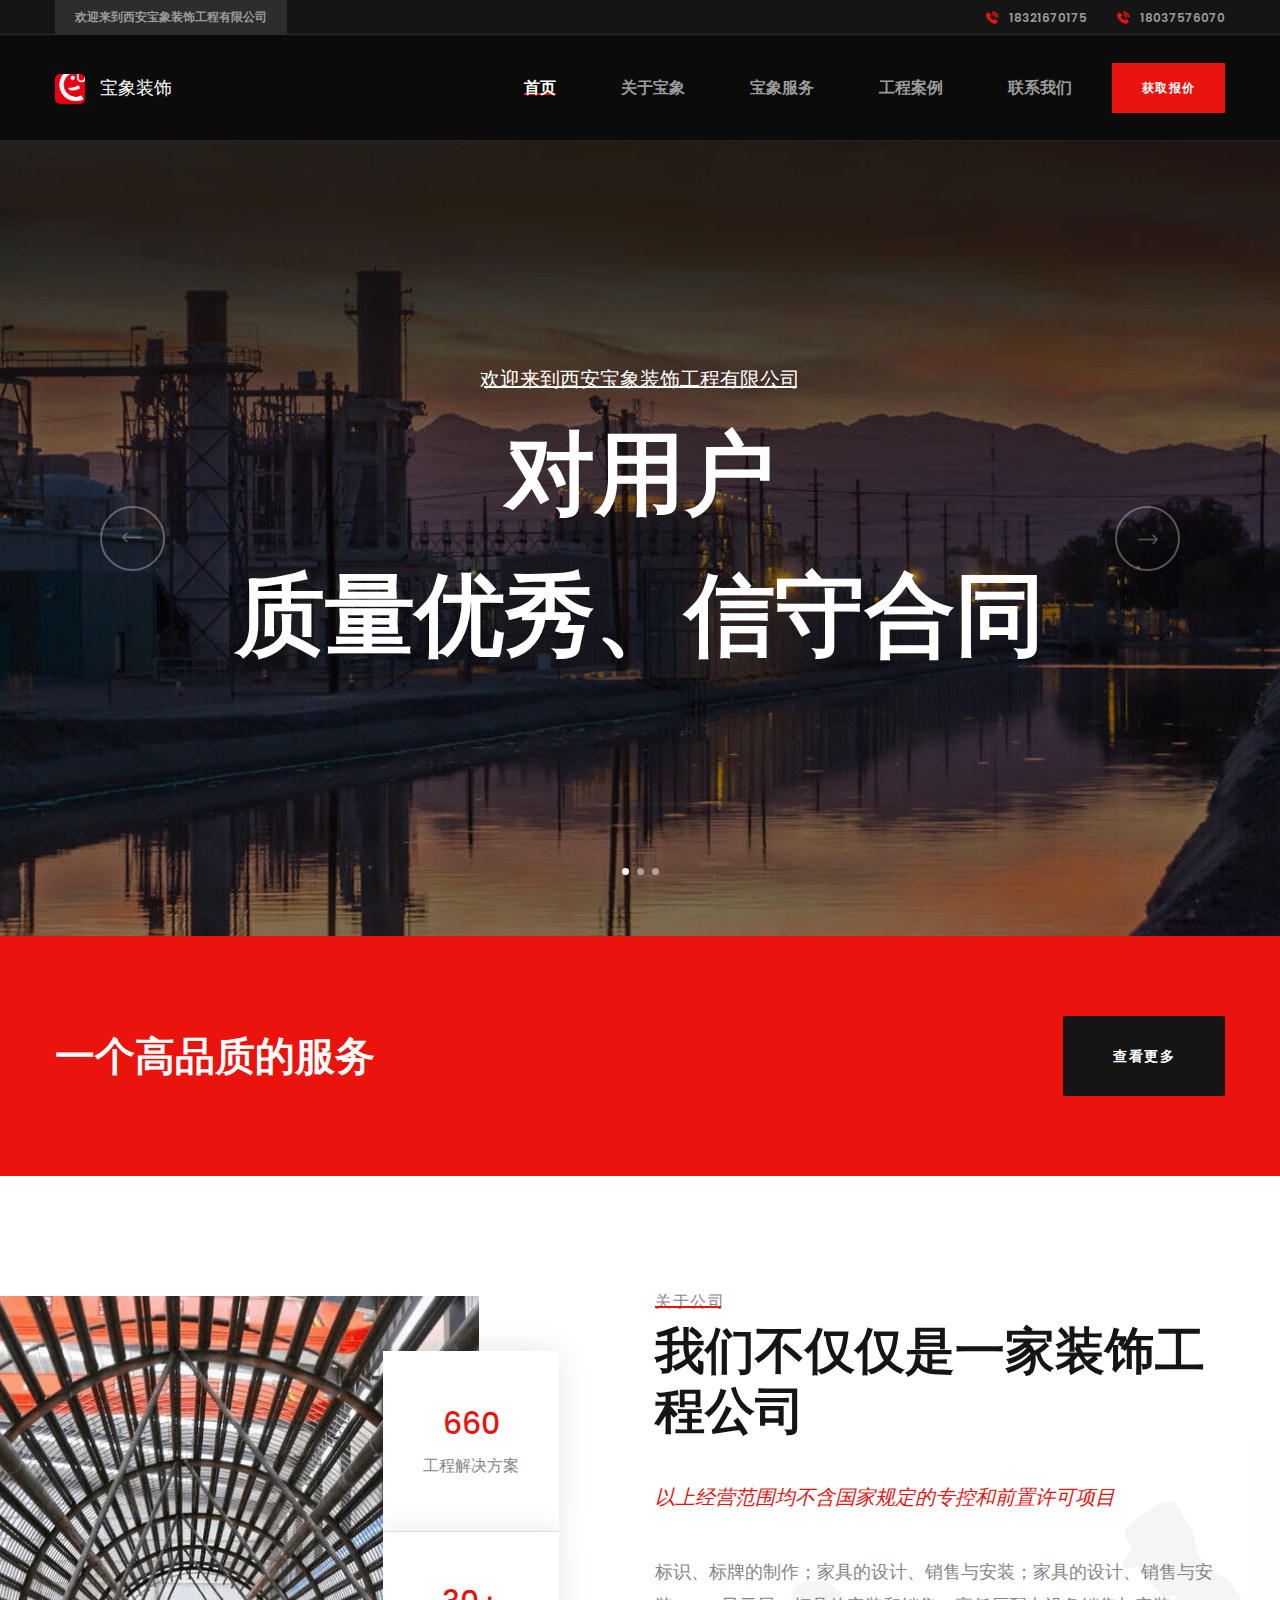
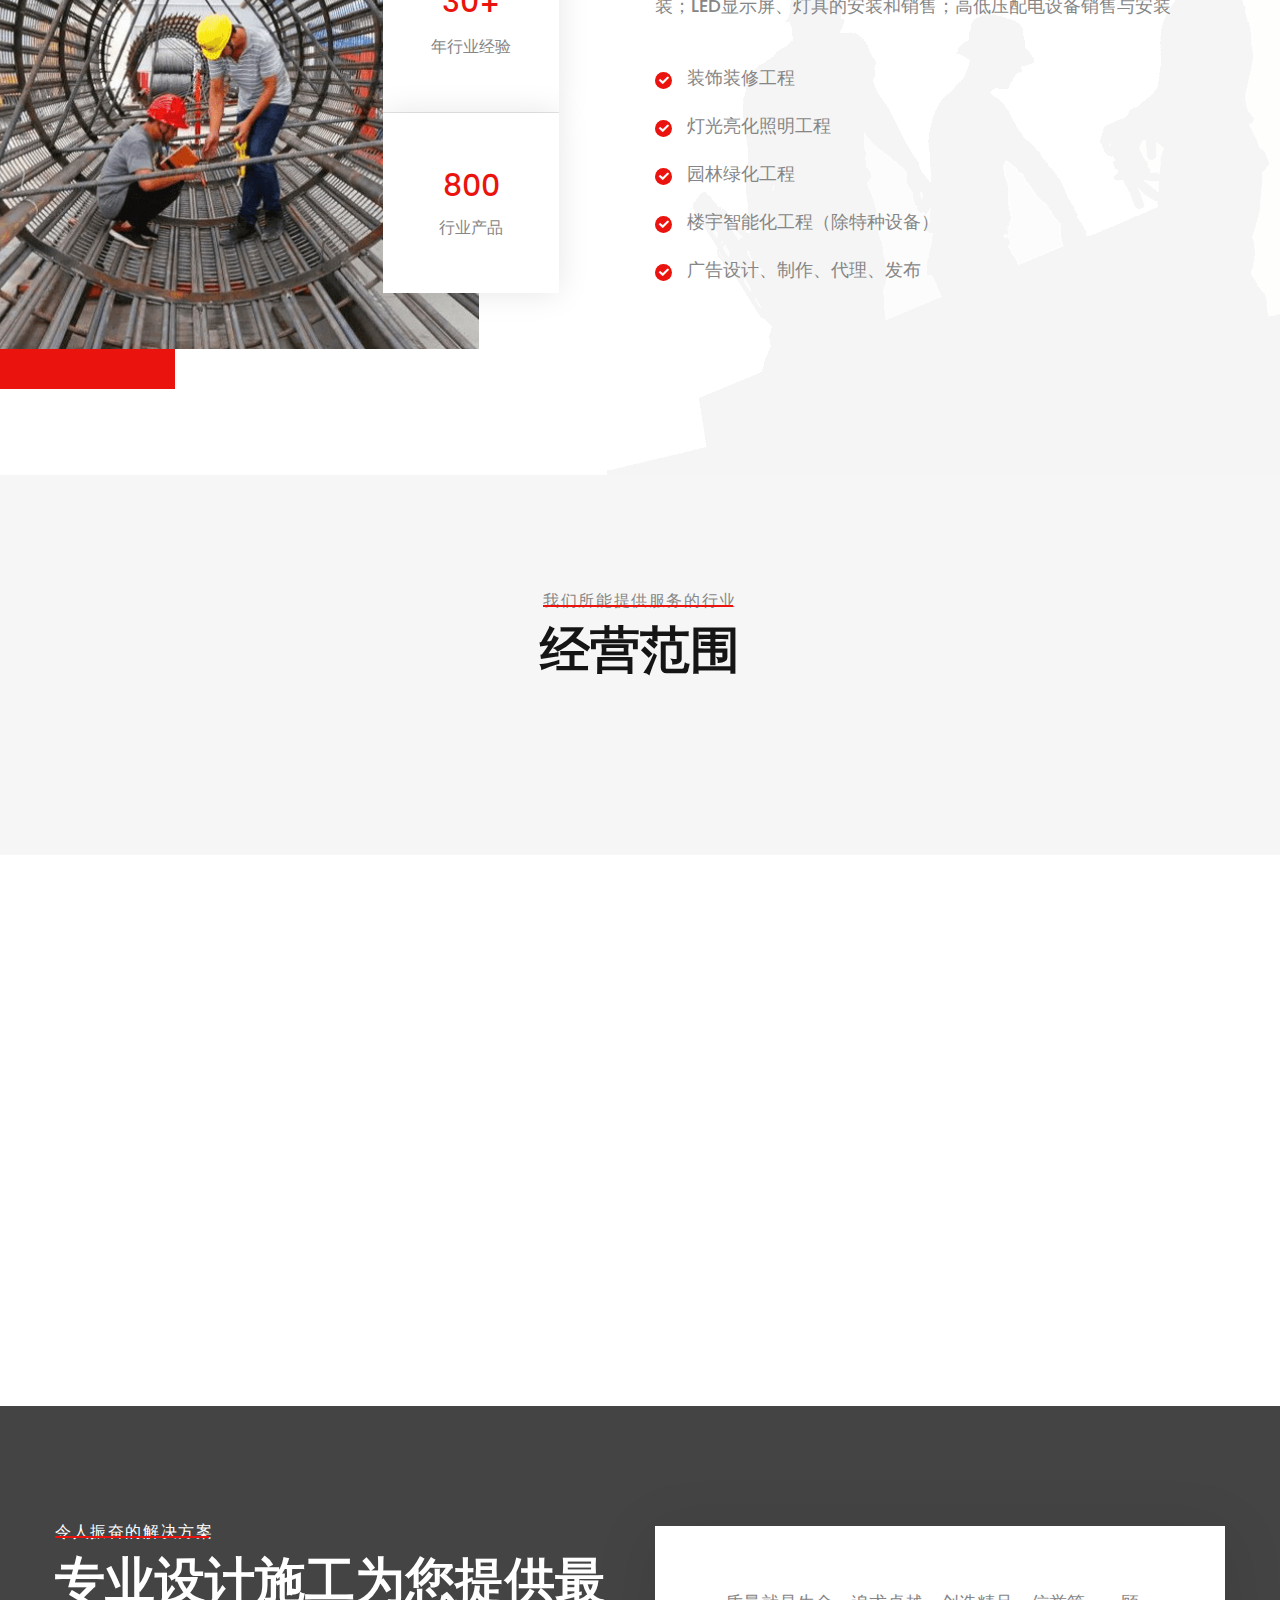
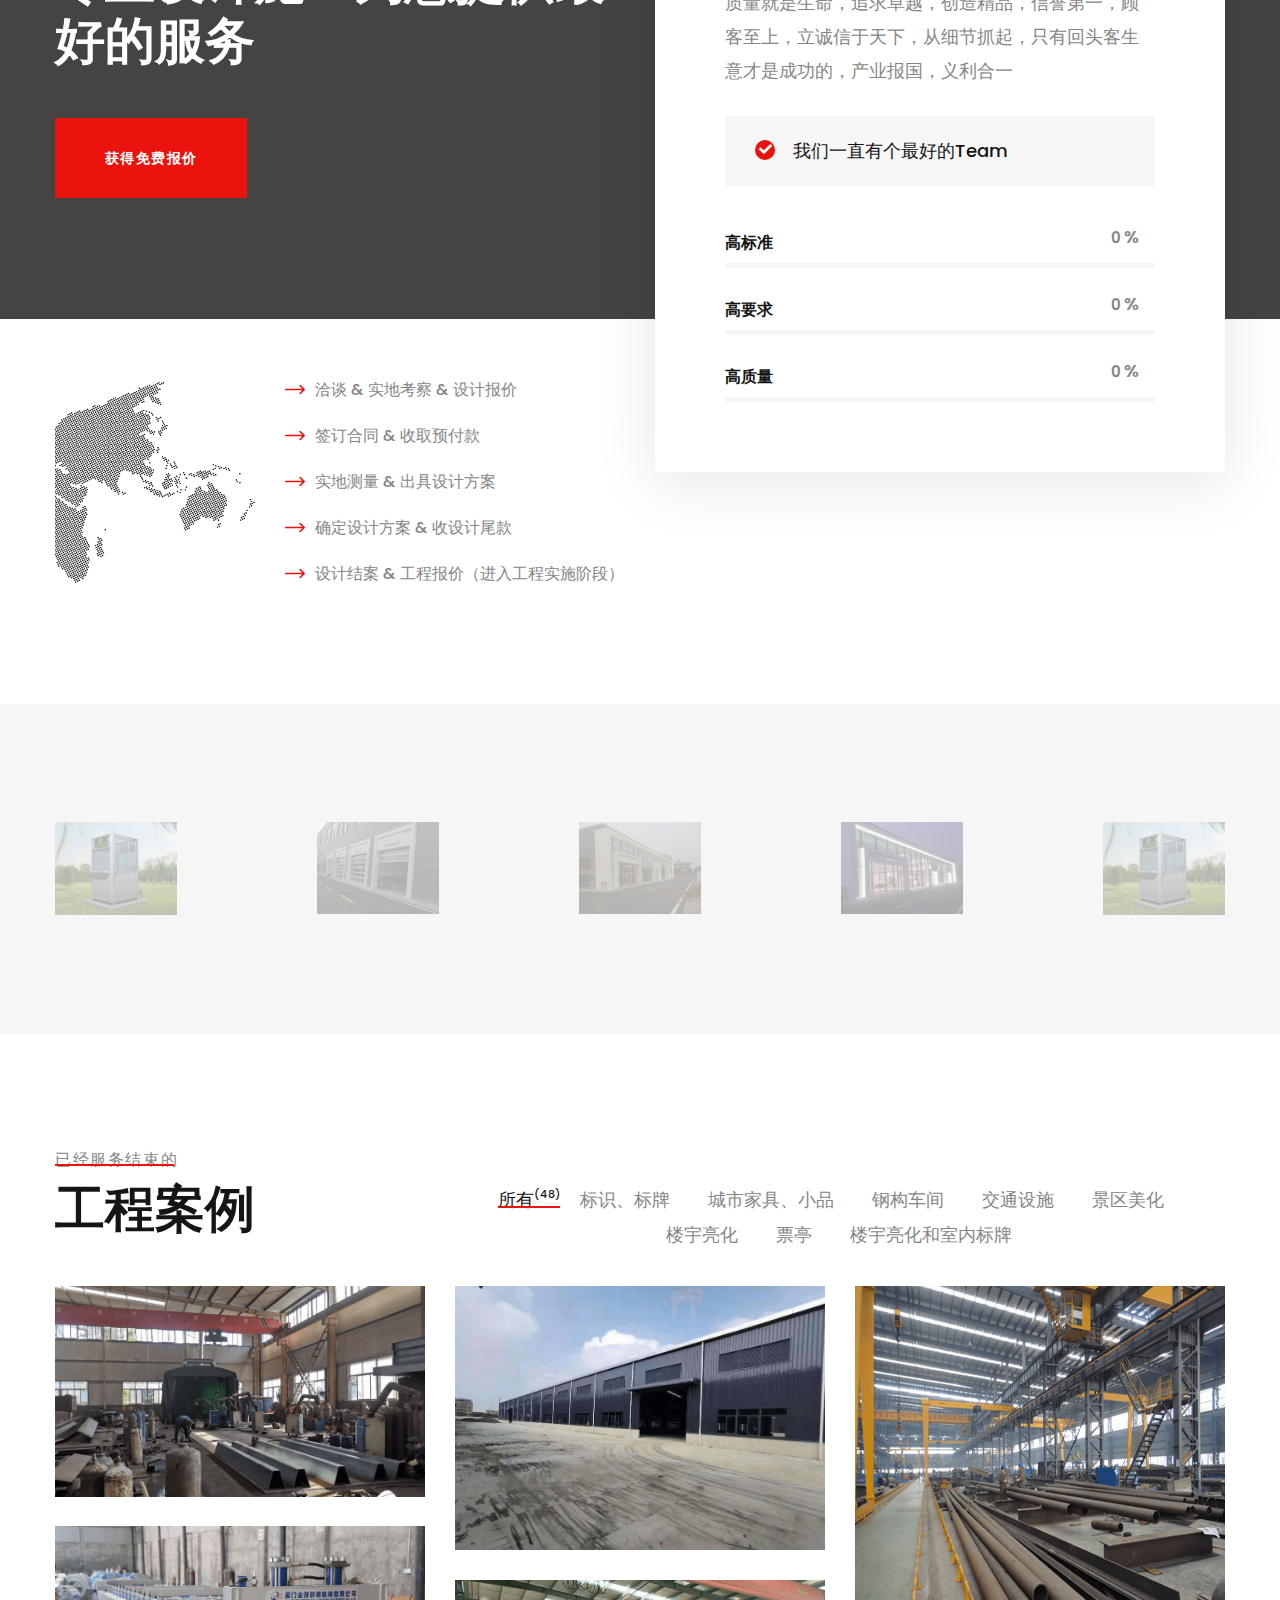
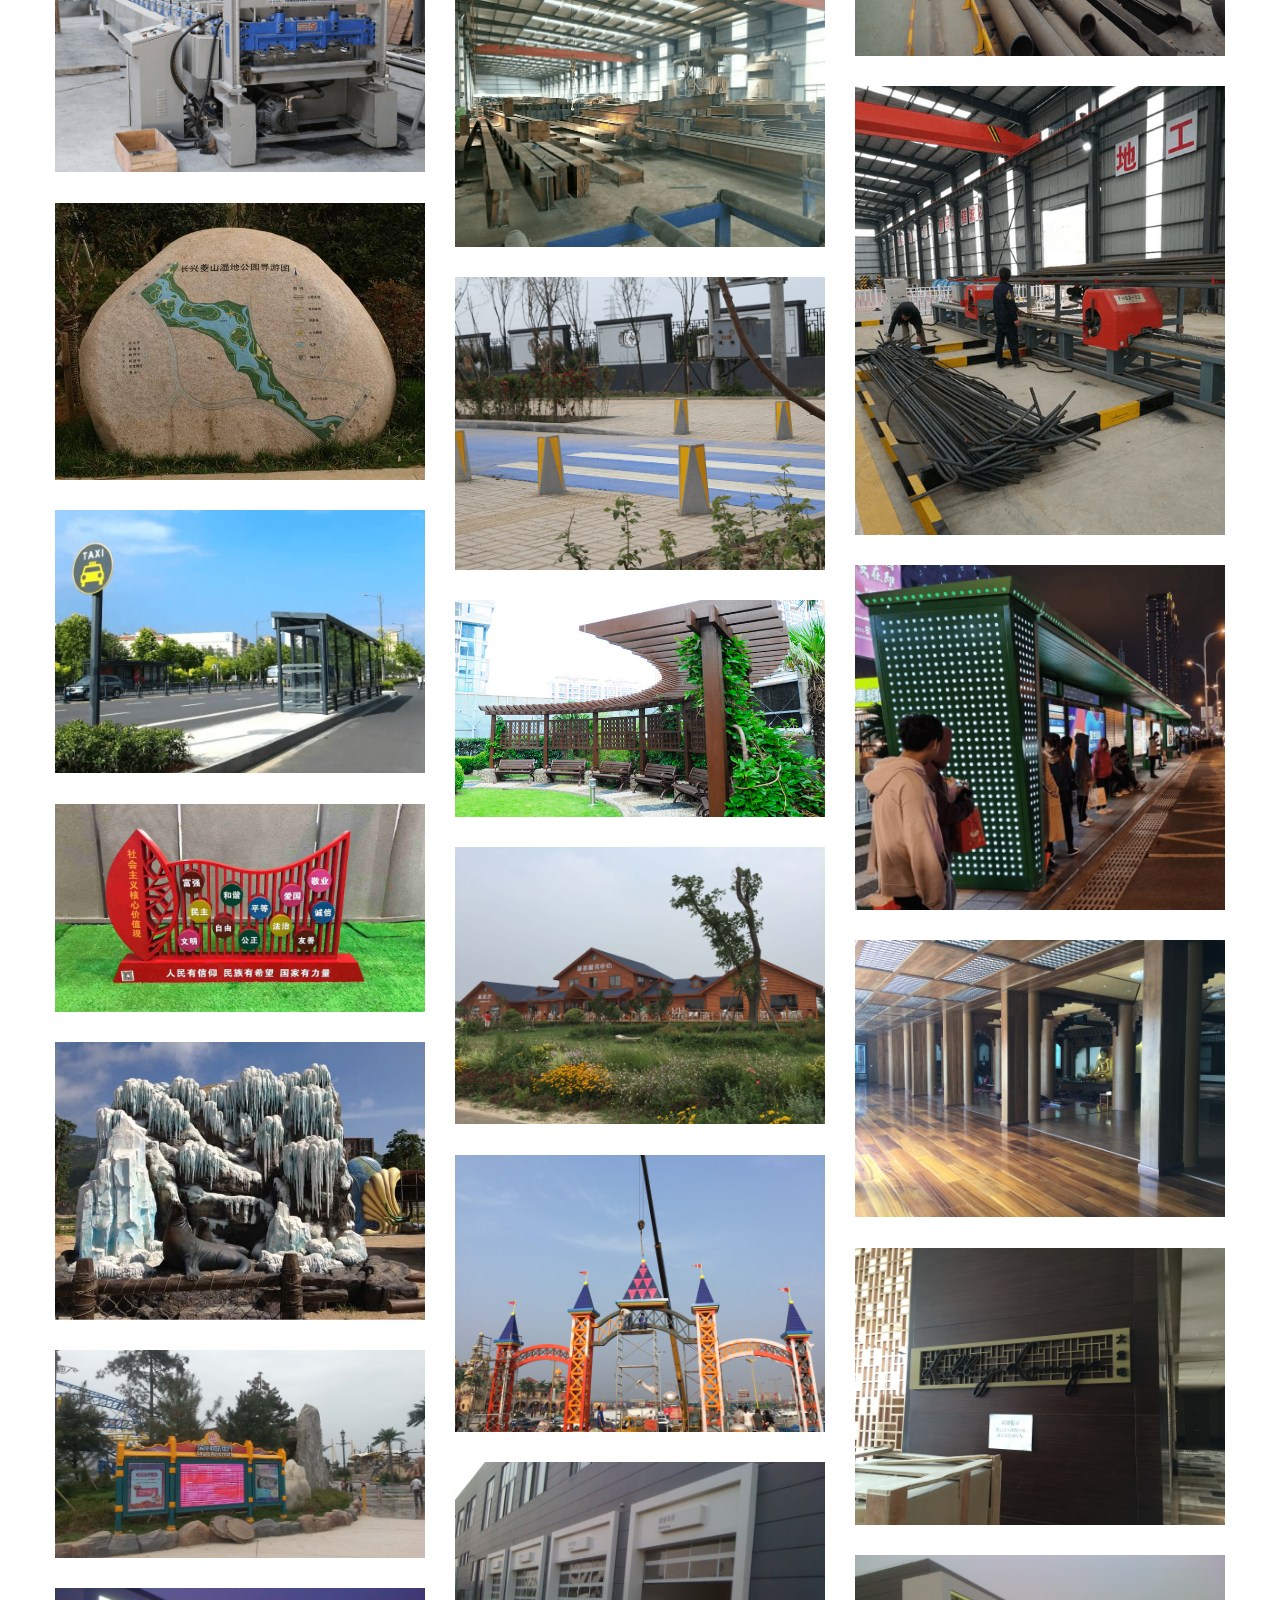
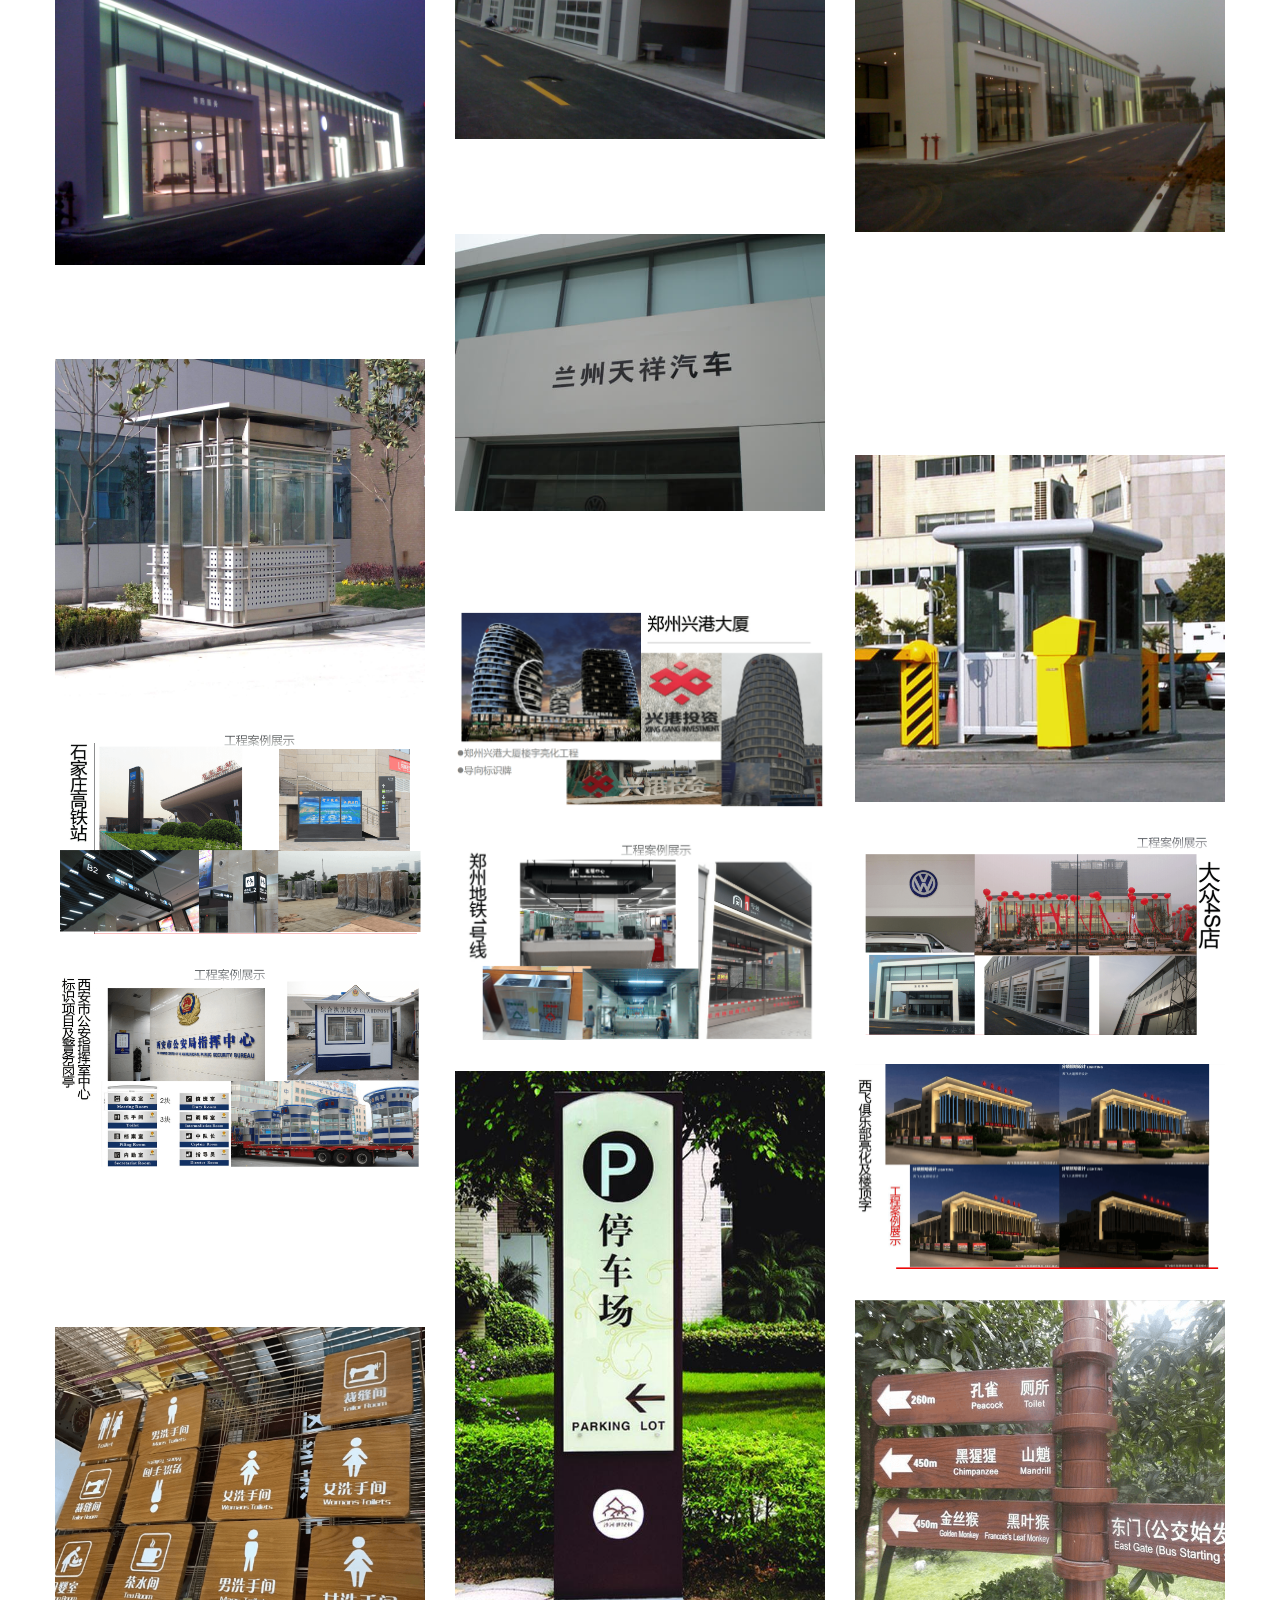
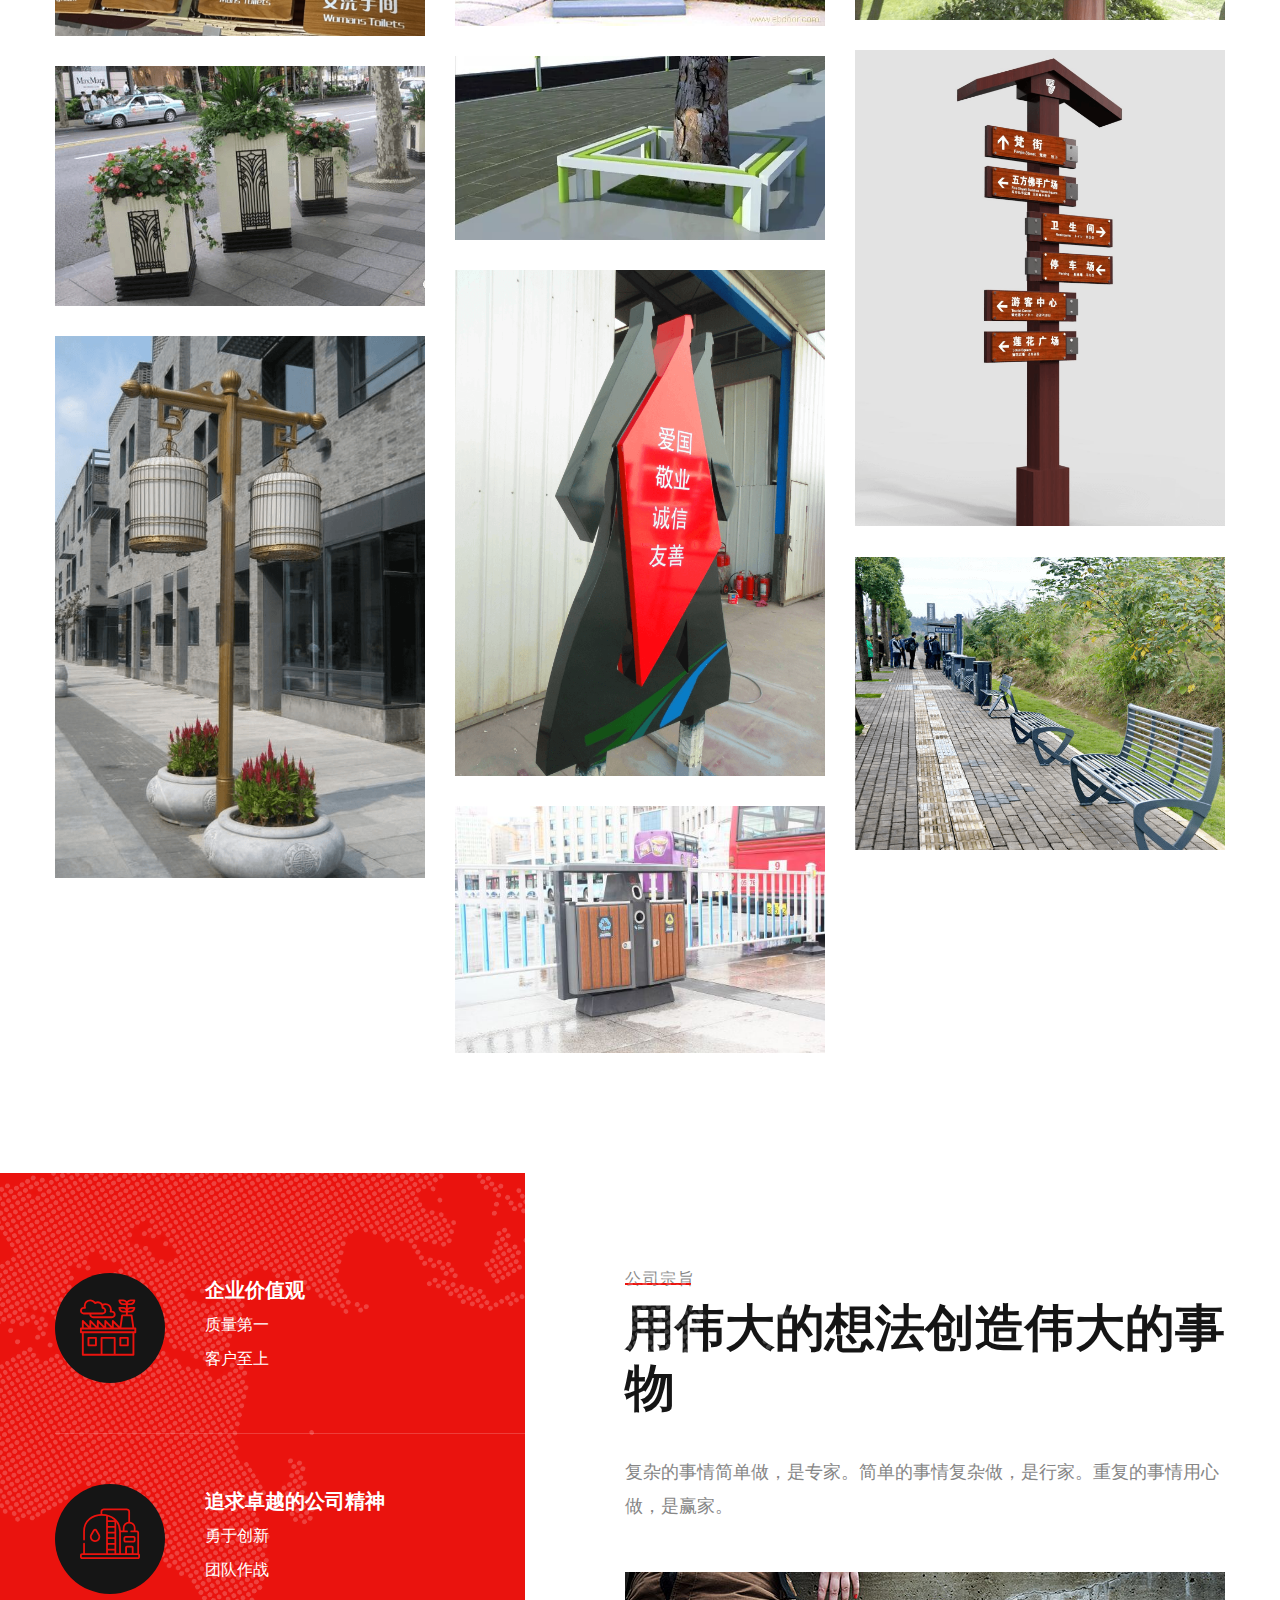
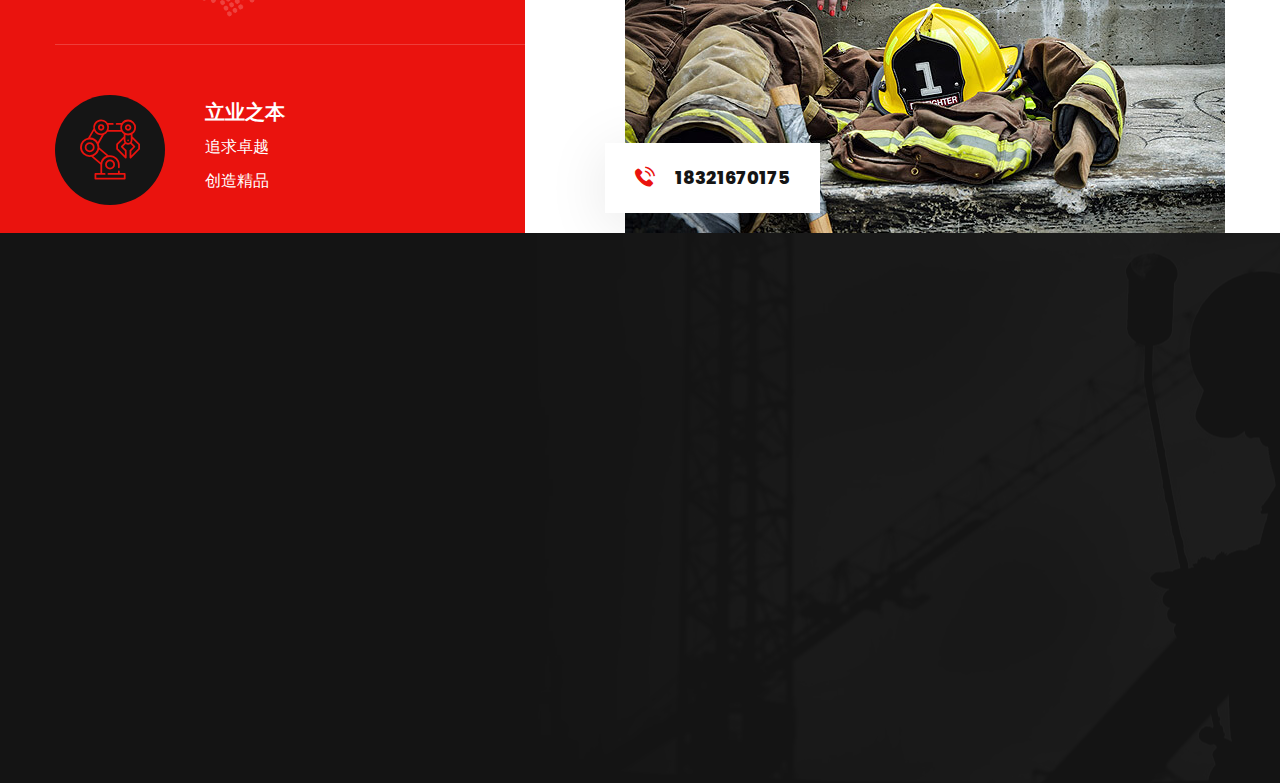
==== index.html @ 60c324eb "去掉调转" ====
﻿<!DOCTYPE html>
<html lang="en">

<head>
    <meta charset="UTF-8">
    <meta name="viewport" content="width=device-width, initial-scale=1.0">
    <meta http-equiv="X-UA-Compatible" content="ie=edge">
    <title>西安宝象装饰工程有限公司</title>
    <link rel="shortcut icon" href="assets/images/favicons/favicon.ico">
    <link rel="shortcut icon" sizes="32x32" href="assets/images/favicons/favicon-32x32.ico">
    <link rel="shortcut icon" sizes="16x16" href="assets/images/favicons/favicon-16x16.ico">
    <!-- <link rel="manifest" href="assets/images/favicons/site.webmanifest"> -->

    <!-- Fonts-->
    <link
        href="https://fonts.googleapis.com/css2?family=Poppins:ital,wght@0,300;0,400;0,500;0,600;0,700;0,800;0,900;1,300;1,400;1,500;1,600;1,700;1,800;1,900&display=swap"
        rel="stylesheet">

    <!-- Css-->
    <link rel="stylesheet" href="assets/css/animate.min.css">
    <link rel="stylesheet" href="assets/css/bootstrap.min.css">
    <link rel="stylesheet" href="assets/css/owl.carousel.min.css">
    <link rel="stylesheet" href="assets/css/owl.theme.default.min.css">
    <link rel="stylesheet" href="assets/css/magnific-popup.css">
    <link rel="stylesheet" href="assets/css/fontawesome-all.min.css">
    <link rel="stylesheet" href="assets/css/swiper.min.css">
    <link rel="stylesheet" href="assets/css/bootstrap-select.min.css">
    <link rel="stylesheet" href="assets/css/jarallax.css">

    <link rel="stylesheet" href="assets/css/jquery.mCustomScrollbar.min.css">
    <link rel="stylesheet" href="assets/css/bootstrap-datepicker.min.css">
    <link rel="stylesheet" href="assets/css/vegas.min.css">
    <link rel="stylesheet" href="assets/css/nouislider.min.css">
    <link rel="stylesheet" href="assets/css/nouislider.pips.css">
    <link rel="stylesheet" href="assets/css/ziston-icon.css">
    <link rel="stylesheet" href="assets/css/flaticon.css">
    <!-- Template styles -->
    <link rel="stylesheet" href="assets/css/style.css">
    <link rel="stylesheet" href="assets/css/responsive.css">

</head>

<body>

    <div class="preloader">
        <img src="assets/images/loader.png" class="preloader__image" alt="">
    </div><!-- /.preloader -->

    <div class="page-wrapper">


        <div class="site-header__header-one-wrap clearfix">

            <div class="header_top_one">
                <div class="container">
                    <div class="header_top_one_inner clearfix">

                        <div class="header_top_one_inner_left float-left">
                            <div class="header_top_one_inner_left_text">
                                <p>欢迎来到西安宝象装饰工程有限公司</p>
                            </div>
                        </div>

                        <div class="header_top_one_inner_right float-right">
                            <div class="header_topmenu_1">
                                <ul class="list-unstyled">
                                    <!-- <li><a href="mailto:needhelp@company.com"><span
                                                class="flaticon-email"></span>needhelp@company.com</a></li> -->
                                    <li><a href="tel:18321670175"><span class="flaticon-telephone"></span>18321670175</a></li>
                                    <li><a href="tel:18321670175"><span class="flaticon-telephone"></span>18037576070</a></li>
                                    <!-- <li><a href="tel:18321670175"><span class="flaticon-telephone"></span>18321670175</a></li> -->
                                </ul>
                            </div>
                        </div>

                    </div>
                </div>
            </div>

            <header class="main-nav__header-one">
                <div class="container">
                    <nav class="header-navigation one stricky">
                        <div class="container-box clearfix">
                            <!-- Brand and toggle get grouped for better mobile display -->
                            <div class="main-nav__left main-nav__left_one float-left">
                                <div class="logo_one">
                                    <a href="index.html" class="main-nav__logo">
                                        <img src="assets/images/resources/logo-bx2.jpg" class="main-logo"
                                            alt="Awesome Image">
                                            <span style="color: #fff;margin-left:10px">宝象装饰</span>    
                                    </a>
                                </div>
                                <a href="#" class="side-menu__toggler">
                                    <i class="fa fa-bars"></i>
                                </a>
                            </div>

                            <div class="main-nav__main-navigation one float-right">
                                <ul class=" main-nav__navigation-box float-left">
                                    <li class="dropdown current">
                                        <a href="index.html">首页</a>
                                    </li>
                                    <li class="dropdown">
                                        <a href="about.html">关于宝象</a>
                                    </li>
                                    <li class="dropdown">
                                        <a href="services.html">宝象服务</a>
                                    </li>
                                    <li class="dropdown">
                                        <a href="projects.html">工程案例</a>
                                    </li>
                                    <li>
                                        <a href="contact.html">联系我们</a>
                                    </li>
                                </ul>
                                <div class="main-nav__right main-nav__right_one float-left">
                                    <div class="header_btn_1">
                                        <a href="contact.html">获取报价</a>
                                    </div>
                                </div>
                            </div><!-- /.navbar-collapse -->



                        </div>
                    </nav>
                </div>
            </header>
        </div>

        <!--Main Slider Start-->
        <section class="main-slider">
            <div class="swiper-container thm-swiper__slider" data-swiper-options='{"slidesPerView": 1, "loop": true,
    "effect": "fade",
    "pagination": {
        "el": "#main-slider-pagination",
        "type": "bullets",
        "clickable": true
      },
    "navigation": {
        "nextEl": ".banner-slider-button-next",
        "prevEl": ".banner-slider-button-prev",
        "clickable": true
    },
    "autoplay": {
        "delay": 5000
    }}'>

                <div class="swiper-wrapper">
                    <div class="swiper-slide">
                        <div class="image-layer"
                            style="background-image: url(assets/images/main-slider/slider-1-1.jpg);"></div>
                        <div class="container">
                            <div class="swiper-slide-inner">
                                <div class="row">
                                    <div class="col-xl-12">
                                        <p>欢迎来到西安宝象装饰工程有限公司</p>
                                        <h2>对用户 </h2>
                                        <h2>质量优秀、信守合同</h2>
                                        <!-- <a href="about.html" class="thm-btn">了解我们</a> -->
                                    </div>
                                </div>
                            </div>
                        </div>
                    </div>
                    <div class="swiper-slide">
                        <div class="image-layer"
                            style="background-image: url(assets/images/main-slider/slider-1-2.jpg);"></div>
                        <div class="container">
                            <div class="swiper-slide-inner">
                                <div class="row">
                                    <div class="col-xl-12">
                                        <p>欢迎来到西安宝象装饰工程有限公司</p>
                                        <h2>对产品<br>高品质、快速度</h2>
                                        <!-- <a href="about.html" class="thm-btn">get to know us</a> -->
                                    </div>
                                </div>
                            </div>
                        </div>
                    </div>
                    <div class="swiper-slide">
                        <div class="image-layer"
                            style="background-image: url(assets/images/main-slider/slider-1-3.jpg);"></div>
                        <div class="container">
                            <div class="swiper-slide-inner">
                                <div class="row">
                                    <div class="col-xl-12">
                                        <p>欢迎来到西安宝象装饰工程有限公司</p>
                                        <h2>对社会<br>提供一流的服务</h2>
                                        <!-- <a href="about.html" class="thm-btn">get to know us</a> -->
                                    </div>
                                </div>
                            </div>
                        </div>
                    </div>
                </div>

                <div class="swiper-pagination" id="main-slider-pagination"></div>
                <div class="banner-slider-nav">
                    <div class="banner-slider-button-prev"><span class="flaticon-right-arrow"></span></div>
                    <div class="banner-slider-button-next"><span class="flaticon-right-arrow"></span> </div>
                </div>
            </div>
        </section>

        <!-- CTA One Start -->
        <section class="cta_one">
            <div class="container">
                <div class="row">
                    <div class="col-xl-12">
                        <div class="cta_one_inner">
                            <div class="cta_one_left_text">
                                <h3>一个高品质的服务</h3>
                            </div>
                            <div class="cta_one_right_btn">
                                <a href="services.html" class="thm-btn">查看更多</a>
                            </div>
                        </div>
                    </div>
                </div>
            </div>
        </section>

        <!-- Welcome One Start -->
        <section class="welcome_one">
            <div class="welcome_one_shape_bg"
                style="background-image: url(assets/images/resources/welcome_one_shape-bg.png)"></div>
            <div class="container">
                <div class="row">
                    <div class="col-xl-6">
                        <div class="welcome_one_left">
                            <div class="welcome_one_left_image">
                                <img src="assets/images/service/n6.jpg" alt="">
                                <ul class="counter_one list-unstyled">
                                    <li class="counter_one_single">
                                        <h2 class="counter">660</h2>
                                        <p>工程解决方案</p>
                                    </li>
                                    <li class="counter_one_single">
                                        <div class="counter_one_experience">
                                            <h2><span class="counter">30</span><!-- /.counter -->+</h2>
                                        </div>
                                        <p>年行业经验</p>
                                    </li>
                                    <li class="counter_one_single">
                                        <h2 class="counter">800</h2>
                                        <p>行业产品</p>
                                    </li>
                                </ul>
                            </div>
                        </div>
                    </div>
                    <div class="col-xl-6">
                        <div class="welcome_one_right_content">
                            <div class="block-title text-left">
                                <h4>关于公司</h4>
                                <h2>我们不仅仅是一家装饰工程公司</h2>
                            </div>
                            <div class="welcome_one_right_text_box">
                                <p class="welcome_one_right_first_text">以上经营范围均不含国家规定的专控和前置许可项目</p>
                                <p class="welcome_one_right_second_text">标识、标牌的制作；家具的设计、销售与安装；家具的设计、销售与安装；LED显示屏、灯具的安装和销售；高低压配电设备销售与安装</p>
                            </div>
                            <ul class="list-unstyled">
                                <li><i class="fa fa-check"></i>装饰装修工程</li>
                                <li><i class="fa fa-check"></i>灯光亮化照明工程</li>
                                <li><i class="fa fa-check"></i>园林绿化工程</li>
                                <li><i class="fa fa-check"></i>楼宇智能化工程（除特种设备）</li>
                                <li><i class="fa fa-check"></i>广告设计、制作、代理、发布</li>
                            </ul>
                            <div class="welcome_one_signature_box">
                                <!-- <div class="welcome_one_signature_bg"
                                    style="background-image: url(assets/images/resources/welcome_one_signature.png)">
                                </div> -->
                                <!-- <h3>William Smith</h3>
                                <p>Co Founder</p> -->
                            </div>
                        </div>
                    </div>
                </div>
            </div>
        </section>

        <!-- Our Services One Start -->
        <section class="our_services_one">
            <div class="container">
                <div class="block-title text-center">
                    <h4>我们所能提供服务的行业</h4>
                    <h2>经营范围</h2>
                </div>
                <div class="row">
                    <div class="col-xl-4 col-lg-4">
                        <!-- Our Services One Single -->
                        <div class="our_services_one_single wow fadeInUp">
                            <div class="our_services_one_image">
                                <img src="assets/images/service/n1.jpg" alt="">
                                <div class="our_services_icon">
                                    <span class="flaticon-industrial"></span>
                                </div>
                            </div>
                            <div class="our_services_one_content">
                                <h3><a>材质的标识、标牌<br> 生产、安装和维护</a></h3>
                                <p>各类标识和标牌的设计、生产、安装和维护的一条龙服务，质量上乘、经验丰富</p>
                                <a class="services_one_arrow_icon">
                                    <span class="flaticon-right-arrow"></span>
                                </a>
                            </div>
                        </div>
                    </div>
                    <div class="col-xl-4 col-lg-4">
                        <!-- Our Services One Single -->
                        <div class="our_services_one_single wow fadeInUp" data-wow-delay="100ms">
                            <div class="our_services_one_image">
                                <img src="assets/images/service/n4.jpg" alt="">
                                <div class="our_services_icon">
                                    <span class="flaticon-petroleum"></span>
                                </div>
                            </div>
                            <div class="our_services_one_content">
                                <h3><a>交通服务设施 <br> 设计与安装</a></h3>
                                <p>各种材质，各种种类的发光字、路牌、指示灯、站牌、公交亭、公交站等</p>
                                <a class="services_one_arrow_icon">
                                    <span class="flaticon-right-arrow"></span>
                                </a>
                            </div>
                        </div>
                    </div>
                    <div class="col-xl-4 col-lg-4">
                        <!-- Our Services One Single -->
                        <div class="our_services_one_single wow fadeInUp" data-wow-delay="200ms">
                            <div class="our_services_one_image">
                                <img src="assets/images/service/n3.png" alt="">
                                <div class="our_services_icon">
                                    <span class="flaticon-engineering"></span>
                                </div>
                            </div>
                            <div class="our_services_one_content">
                                <h3><a>美化丰富空间设施<br> 设计、制作与安装</a></h3>
                                <p>花坛、雕塑、喷泉、叠水瀑布、地面艺术铺装、装饰照明、景观小品等空间设施</p>
                                <a class="services_one_arrow_icon">
                                    <span class="flaticon-right-arrow"></span>
                                </a>
                            </div>
                        </div>
                    </div>
                </div>
            </div>
        </section>



        <section class="inspiring_solutuions_one jarallax" data-jarallax data-speed="0.3" data-imgPosition="50% 0%">
            <img src="assets/images/resources/inspiring_solutuions_one_bg.jpg" alt="" class="image-layer jarallax-img">
            <div class="container">
                <div class="row">
                    <div class="col-xl-6">
                        <div class="inspiring_solutuions_one_left">
                            <div class="block-title text-left">
                                <h4>令人振奋的解决方案</h4></h4>
                                <h2>专业设计施工为您提供最好的服务</h2>
                            </div>
                            <div class="inspiring_solutuions_one_btn">
                                <a href="contact.html" class="thm-btn">获得免费报价</a>
                            </div>
                            <div class="inspiring_solutuions_one_left_bottom">
                                <div class="inspiring_solutuions_one_left_bottom_image">
                                    <img width="200" src="assets/images/resources/three-boxes-map.png" alt="">
                                </div>
                                <div class="inspiring_solutuions_one_left_bottom_text">
                                    <ul class="list-unstyled">
                                        <li>
                                            <div class="icon_box">
                                                <span class="flaticon-right-arrow"></span>
                                            </div>
                                            <div class="content">
                                                <p>洽谈 & 实地考察 & 设计报价</p>
                                            </div>
                                        </li>
                                        <li>
                                            <div class="icon_box">
                                                <span class="flaticon-right-arrow"></span>
                                            </div>
                                            <div class="content">
                                                <p>签订合同 & 收取预付款</p>
                                            </div>
                                        </li>
                                        <li>
                                            <div class="icon_box">
                                                <span class="flaticon-right-arrow"></span>
                                            </div>
                                            <div class="content">
                                                <p>实地测量 & 出具设计方案</p>
                                            </div>
                                        </li>
                                        <li>
                                            <div class="icon_box">
                                                <span class="flaticon-right-arrow"></span>
                                            </div>
                                            <div class="content">
                                                <p>确定设计方案 & 收设计尾款</p>
                                            </div>
                                        </li>
                                        <li>
                                            <div class="icon_box">
                                                <span class="flaticon-right-arrow"></span>
                                            </div>
                                            <div class="content">
                                                <p>设计结案 & 工程报价（进入工程实施阶段）</p>
                                            </div>
                                        </li>
                                    </ul>
                                </div>
                            </div>
                        </div>
                    </div>
                    <div class="col-xl-6">
                        <div class="inspiring_solutuions_one_right">
                            <!-- <div class="inspiring_solutuions_one_video_box">
                                <a href="https://www.youtube.com/watch?v=i9E_Blai8vk"
                                    class="video-one__btn video-popup"><i class="fa fa-play"></i></a>
                            </div> -->
                            <div class="inspiring_solutuions_one_right_skills">
                                <div class="text">
                                    <p style='margin: 0'>质量就是生命，追求卓越，创造精品，信誉第一，顾客至上，立诚信于天下，从细节抓起，只有回头客生意才是成功的，产业报国，义利合一</p>
                                </div>
                                <ul class="check list-unstyled">
                                    <li><i class="fa fa-check"></i>我们一直有个最好的Team</li>
                                </ul>

                                <div class="progress-levels">
                                    <!--Skill Box-->
                                    <div class="progress-box">
                                        <div class="inner count-box">
                                            <div class="text">高标准</div>
                                            <div class="bar">
                                                <div class="bar-innner">
                                                    <div class="skill-percent">
                                                        <span class="count-text" data-speed="3000"
                                                            data-stop="100">0</span>
                                                        <span class="percent">%</span>
                                                    </div>
                                                    <div class="bar-fill" data-percent="100"></div>
                                                </div>
                                            </div>
                                        </div>
                                    </div>
                                    <!--Skill Box-->
                                    <div class="progress-box">
                                        <div class="inner count-box">
                                            <div class="text">高要求</div>
                                            <div class="bar">
                                                <div class="bar-innner">
                                                    <div class="skill-percent">
                                                        <span class="count-text" data-speed="3000"
                                                            data-stop="100">0</span>
                                                        <span class="percent">%</span>
                                                    </div>
                                                    <div class="bar-fill" data-percent="100"></div>
                                                </div>
                                            </div>
                                        </div>
                                    </div>
                                    <!--Skill Box-->
                                    <div class="progress-box">
                                        <div class="inner count-box">
                                            <div class="text">高质量</div>
                                            <div class="bar">
                                                <div class="bar-innner">
                                                    <div class="skill-percent">
                                                        <span class="count-text" data-speed="3000"
                                                            data-stop="100">0</span>
                                                        <span class="percent">%</span>
                                                    </div>
                                                    <div class="bar-fill" data-percent="100"></div>
                                                </div>
                                            </div>
                                        </div>
                                    </div>
                                </div>
                            </div>
                        </div>
                    </div>
                </div>
            </div>
        </section>



        <!--Brand One Start-->
        <section class="brand-one">
            <div class="container">
                <div class="brand-one__carousel owl-carousel thm__owl-carousel owl-theme"
                    data-options='{"loop": true, "autoplay": true, "autoplayHoverPause": true, "autoplayTimeout": 5000, "items": 4, "dots": false, "nav": false, "margin": 140, "smartSpeed": 700, "responsive": { "0": {"items": 2, "margin": 30}, "480": {"items": 3, "margin": 30}, "991": {"items": 4, "margin": 50}, "1199": {"items": 5, "margin": 140}}}'>
                    <div class="item">
                        <img src="assets/images/brand/1.jpg" alt="">
                    </div><!-- /.item -->
                    <div class="item">
                        <img src="assets/images/brand/2.jpg" alt="">
                    </div><!-- /.item -->
                    <div class="item">
                        <img src="assets/images/brand/3.jpg" alt="">
                    </div><!-- /.item -->
                    <div class="item">
                        <img src="assets/images/brand/4.jpg" alt="">
                    </div><!-- /.item -->
                    <div class="item">
                        <img src="assets/images/brand/1.jpg" alt="">
                    </div><!-- /.item -->
                    <div class="item">
                        <img src="assets/images/brand/2.jpg" alt="">
                    </div><!-- /.item -->
                    <div class="item">
                        <img src="assets/images/brand/3.jpg" alt="">
                    </div><!-- /.item -->
                    <div class="item">
                        <img src="assets/images/brand/4.jpg" alt="">
                    </div><!-- /.item -->
                </div>
            </div>
        </section>

        <!--Projects One Start-->
        <section class="our_projects_one">
            <div class="container">
                <div class="row">
                    <div class="col-xl-4">
                        <div class="block-title text-left">
                            <h4>已经服务结束的</h4>
                            <h2>工程案例</h2>
                        </div>
                    </div>
                    <div class="col-xl-8">
                        <ul class="project-filter style1 post-filter has-dynamic-filters-counter list-unstyled">
                            <li data-filter=".filter-item" class="active"><span class="filter-text">所有</span></li>
                            <li data-filter=".bsbp"><span class="filter-text">标识、标牌</span></li>
                            <li data-filter=".csjuxp"><span class="filter-text">城市家具、小品</span></li>
                            <li data-filter=".ggcj"><span class="filter-text">钢构车间</span></li>
                            <li data-filter=".jtss"><span class="filter-text">交通设施</span></li>
                            <li data-filter=".jqmh"><span class="filter-text">景区美化</span></li>
                            <li data-filter=".lylh"><span class="filter-text">楼宇亮化</span></li>
                            <li data-filter=".pt"><span class="filter-text">票亭</span></li>
                            <li data-filter=".lylhhsnbp"><span class="filter-text">楼宇亮化和室内标牌</span></li>
                            <!-- <li data-filter=".cons"><span class="filter-text last-pd-none">Construction</span></li> -->
                        </ul>
                    </div>
                </div>
                <div class="row filter-layout masonary-layout">
                    
                    <div class="col-xl-4 col-lg-4 col-md-6 filter-item ggcj">
                        <!--Projects One Single 钢构车间-->
                        <div class="our_projects_one_single">
                            <div class="our_projects_one_image">
                                <img src="assets/images/tinified/ggcj/1.jpg" alt="">
                               
                                <div class="our_projects_one_text">
                                    <h4>钢构车间</h4>
                                </div>
                            </div>
                        </div>
                    </div>
                    <div class="col-xl-4 col-lg-4 col-md-6 filter-item ggcj">
                        <!--Projects One Single 钢构车间-->
                        <div class="our_projects_one_single">
                            <div class="our_projects_one_image">
                                <img src="assets/images/tinified/ggcj/2.jpg" alt="">
                               
                                <div class="our_projects_one_text">
                                    <h4>钢构车间</h4>
                                </div>
                            </div>
                        </div>
                    </div>
                    <div class="col-xl-4 col-lg-4 col-md-6 filter-item ggcj">
                        <!--Projects One Single 钢构车间-->
                        <div class="our_projects_one_single">
                            <div class="our_projects_one_image">
                                <img src="assets/images/tinified/ggcj/3.png" alt="">
                               
                                <div class="our_projects_one_text">
                                    <h4>钢构车间</h4>
                                </div>
                            </div>
                        </div>
                    </div>
                    <div class="col-xl-4 col-lg-4 col-md-6 filter-item ggcj">
                        <!--Projects One Single 钢构车间-->
                        <div class="our_projects_one_single">
                            <div class="our_projects_one_image">
                                <img src="assets/images/tinified/ggcj/4.jpg" alt="">
                               
                                <div class="our_projects_one_text">
                                    <h4>钢构车间</h4>
                                </div>
                            </div>
                        </div>
                    </div>
                    <div class="col-xl-4 col-lg-4 col-md-6 filter-item ggcj">
                        <!--Projects One Single 钢构车间-->
                        <div class="our_projects_one_single">
                            <div class="our_projects_one_image">
                                <img src="assets/images/tinified/ggcj/5.jpg" alt="">
                               
                                <div class="our_projects_one_text">
                                    <h4>钢构车间</h4>
                                </div>
                            </div>
                        </div>
                    </div>
                    <div class="col-xl-4 col-lg-4 col-md-6 filter-item ggcj">
                        <!--Projects One Single 钢构车间-->
                        <div class="our_projects_one_single">
                            <div class="our_projects_one_image">
                                <img src="assets/images/tinified/ggcj/6.png" alt="">
                               
                                <div class="our_projects_one_text">
                                    <h4>钢构车间</h4>
                                </div>
                            </div>
                        </div>
                    </div>

                    <div class="col-xl-4 col-lg-4 col-md-6 filter-item jtss">
                        <!--Projects One Single 交通设施-->
                        <div class="our_projects_one_single">
                            <div class="our_projects_one_image">
                                <img src="assets/images/tinified/jtss/1.jpg" alt="">
                               
                                <div class="our_projects_one_text">
                                    <h4>交通设施</h4>
                                </div>
                            </div>
                        </div>
                    </div>
                    <div class="col-xl-4 col-lg-4 col-md-6 filter-item jtss">
                        <!--Projects One Single 交通设施-->
                        <div class="our_projects_one_single">
                            <div class="our_projects_one_image">
                                <img src="assets/images/tinified/jtss/2.jpg" alt="">
                               
                                <div class="our_projects_one_text">
                                    <h4>交通设施</h4>
                                </div>
                            </div>
                        </div>
                    </div>
                    <div class="col-xl-4 col-lg-4 col-md-6 filter-item jtss">
                        <!--Projects One Single 交通设施-->
                        <div class="our_projects_one_single">
                            <div class="our_projects_one_image">
                                <img src="assets/images/tinified/jtss/3.jpg" alt="">
                               
                                <div class="our_projects_one_text">
                                    <h4>交通设施</h4>
                                </div>
                            </div>
                        </div>
                    </div>
                    <div class="col-xl-4 col-lg-4 col-md-6 filter-item jtss">
                        <!--Projects One Single 交通设施-->
                        <div class="our_projects_one_single">
                            <div class="our_projects_one_image">
                                <img src="assets/images/tinified/jtss/4.jpg" alt="">
                               
                                <div class="our_projects_one_text">
                                    <h4>交通设施</h4>
                                </div>
                            </div>
                        </div>
                    </div>
                    <div class="col-xl-4 col-lg-4 col-md-6 filter-item jtss">
                        <!--Projects One Single 交通设施-->
                        <div class="our_projects_one_single">
                            <div class="our_projects_one_image">
                                <img src="assets/images/tinified/jtss/5.jpg" alt="">
                               
                                <div class="our_projects_one_text">
                                    <h4>交通设施</h4>
                                </div>
                            </div>
                        </div>
                    </div>
                    <div class="col-xl-4 col-lg-4 col-md-6 filter-item jtss">
                        <!--Projects One Single 交通设施-->
                        <div class="our_projects_one_single">
                            <div class="our_projects_one_image">
                                <img src="assets/images/tinified/jtss/6.jpg" alt="">
                               
                                <div class="our_projects_one_text">
                                    <h4>交通设施</h4>
                                </div>
                            </div>
                        </div>
                    </div>

                    <div class="col-xl-4 col-lg-4 col-md-6 filter-item jqmh">
                        <!--Projects One Single 景区美化-->
                        <div class="our_projects_one_single">
                            <div class="our_projects_one_image">
                                <img src="assets/images/tinified/jqmh/1.jpg" alt="">
                               
                                <div class="our_projects_one_text">
                                    <h4>景区美化</h4>
                                </div>
                            </div>
                        </div>
                    </div>
                    <div class="col-xl-4 col-lg-4 col-md-6 filter-item jqmh">
                        <!--Projects One Single 景区美化-->
                        <div class="our_projects_one_single">
                            <div class="our_projects_one_image">
                                <img src="assets/images/tinified/jqmh/2.jpg" alt="">
                               
                                <div class="our_projects_one_text">
                                    <h4>景区美化</h4>
                                </div>
                            </div>
                        </div>
                    </div>
                    <div class="col-xl-4 col-lg-4 col-md-6 filter-item jqmh">
                        <!--Projects One Single 景区美化-->
                        <div class="our_projects_one_single">
                            <div class="our_projects_one_image">
                                <img src="assets/images/tinified/jqmh/3.jpg" alt="">
                               
                                <div class="our_projects_one_text">
                                    <h4>景区美化</h4>
                                </div>
                            </div>
                        </div>
                    </div>
                    <div class="col-xl-4 col-lg-4 col-md-6 filter-item jqmh">
                        <!--Projects One Single 景区美化-->
                        <div class="our_projects_one_single">
                            <div class="our_projects_one_image">
                                <img src="assets/images/tinified/jqmh/4.jpg" alt="">
                               
                                <div class="our_projects_one_text">
                                    <h4>景区美化</h4>
                                </div>
                            </div>
                        </div>
                    </div>
                    <div class="col-xl-4 col-lg-4 col-md-6 filter-item jqmh">
                        <!--Projects One Single 景区美化-->
                        <div class="our_projects_one_single">
                            <div class="our_projects_one_image">
                                <img src="assets/images/tinified/jqmh/5.jpg" alt="">
                               
                                <div class="our_projects_one_text">
                                    <h4>景区美化</h4>
                                </div>
                            </div>
                        </div>
                    </div>
                    <div class="col-xl-4 col-lg-4 col-md-6 filter-item jqmh">
                        <!--Projects One Single 景区美化-->
                        <div class="our_projects_one_single">
                            <div class="our_projects_one_image">
                                <img src="assets/images/tinified/jqmh/6.jpg" alt="">
                               
                                <div class="our_projects_one_text">
                                    <h4>景区美化</h4>
                                </div>
                            </div>
                        </div>
                    </div>

                    <div class="col-xl-4 col-lg-4 col-md-6 filter-item lylh">
                        <!--Projects One Single 楼宇亮化-->
                        <div class="our_projects_one_single">
                            <div class="our_projects_one_image">
                                <img src="assets/images/tinified/lylh/1.jpg" alt="">
                               
                                <div class="our_projects_one_text">
                                    <h4>楼宇亮化</h4>
                                </div>
                            </div>
                        </div>
                    </div>
                    <div class="col-xl-4 col-lg-4 col-md-6 filter-item lylh">
                        <!--Projects One Single 楼宇亮化-->
                        <div class="our_projects_one_single">
                            <div class="our_projects_one_image">
                                <img src="assets/images/tinified/lylh/2.jpg" alt="">
                               
                                <div class="our_projects_one_text">
                                    <h4>楼宇亮化</h4>
                                </div>
                            </div>
                        </div>
                    </div>
                    <div class="col-xl-4 col-lg-4 col-md-6 filter-item lylh">
                        <!--Projects One Single 楼宇亮化-->
                        <div class="our_projects_one_single">
                            <div class="our_projects_one_image">
                                <img src="assets/images/tinified/lylh/3.jpg" alt="">
                               
                                <div class="our_projects_one_text">
                                    <h4>楼宇亮化</h4>
                                </div>
                            </div>
                        </div>
                    </div>
                    <div class="col-xl-4 col-lg-4 col-md-6 filter-item lylh">
                        <!--Projects One Single 楼宇亮化-->
                        <div class="our_projects_one_single">
                            <div class="our_projects_one_image">
                                <img src="assets/images/tinified/lylh/4.jpg" alt="">
                               
                                <div class="our_projects_one_text">
                                    <h4>楼宇亮化</h4>
                                </div>
                            </div>
                        </div>
                    </div>
                    <div class="col-xl-4 col-lg-4 col-md-6 filter-item lylh">
                        <!--Projects One Single 楼宇亮化-->
                        <div class="our_projects_one_single">
                            <div class="our_projects_one_image">
                                <img src="assets/images/tinified/lylh/5.jpg" alt="">
                               
                                <div class="our_projects_one_text">
                                    <h4>楼宇亮化</h4>
                                </div>
                            </div>
                        </div>
                    </div>
                    <div class="col-xl-4 col-lg-4 col-md-6 filter-item lylh">
                        <!--Projects One Single 楼宇亮化-->
                        <div class="our_projects_one_single">
                            <div class="our_projects_one_image">
                                <img src="assets/images/tinified/lylh/6.jpg" alt="">
                               
                                <div class="our_projects_one_text">
                                    <h4>楼宇亮化</h4>
                                </div>
                            </div>
                        </div>
                    </div>


                    <div class="col-xl-4 col-lg-4 col-md-6 filter-item pt">
                        <!--Projects One Single 票亭-->
                        <div class="our_projects_one_single">
                            <div class="our_projects_one_image">
                                <img src="assets/images/tinified/pt/1.jpg" alt="">
                               
                                <div class="our_projects_one_text">
                                    <h4>票亭</h4>
                                </div>
                            </div>
                        </div>
                    </div>
                    <div class="col-xl-4 col-lg-4 col-md-6 filter-item pt">
                        <!--Projects One Single 票亭-->
                        <div class="our_projects_one_single">
                            <div class="our_projects_one_image">
                                <img src="assets/images/tinified/pt/2.jpg" alt="">
                               
                                <div class="our_projects_one_text">
                                    <h4>票亭</h4>
                                </div>
                            </div>
                        </div>
                    </div>
                    <div class="col-xl-4 col-lg-4 col-md-6 filter-item pt">
                        <!--Projects One Single 票亭-->
                        <div class="our_projects_one_single">
                            <div class="our_projects_one_image">
                                <img src="assets/images/tinified/pt/3.jpg" alt="">
                               
                                <div class="our_projects_one_text">
                                    <h4>票亭</h4>
                                </div>
                            </div>
                        </div>
                    </div>
                    <div class="col-xl-4 col-lg-4 col-md-6 filter-item pt">
                        <!--Projects One Single 票亭-->
                        <div class="our_projects_one_single">
                            <div class="our_projects_one_image">
                                <img src="assets/images/tinified/pt/4.jpg" alt="">
                               
                                <div class="our_projects_one_text">
                                    <h4>票亭</h4>
                                </div>
                            </div>
                        </div>
                    </div>
                    <div class="col-xl-4 col-lg-4 col-md-6 filter-item pt">
                        <!--Projects One Single 票亭-->
                        <div class="our_projects_one_single">
                            <div class="our_projects_one_image">
                                <img src="assets/images/tinified/pt/5.jpg" alt="">
                               
                                <div class="our_projects_one_text">
                                    <h4>票亭</h4>
                                </div>
                            </div>
                        </div>
                    </div>
                    <div class="col-xl-4 col-lg-4 col-md-6 filter-item pt">
                        <!--Projects One Single 票亭-->
                        <div class="our_projects_one_single">
                            <div class="our_projects_one_image">
                                <img src="assets/images/tinified/pt/6.jpg" alt="">
                               
                                <div class="our_projects_one_text">
                                    <h4>票亭</h4>
                                </div>
                            </div>
                        </div>
                    </div>



                    <div class="col-xl-4 col-lg-4 col-md-6 filter-item lylhhsnbp">
                        <!--Projects One Single 楼宇亮化和室内标牌-->
                        <div class="our_projects_one_single">
                            <div class="our_projects_one_image">
                                <img src="assets/images/tinified/lylhhsnbp/1.jpg" alt="">
                               
                                <div class="our_projects_one_text">
                                    <h4>楼宇亮化和室内标牌</h4>
                                </div>
                            </div>
                        </div>
                    </div>
                    <div class="col-xl-4 col-lg-4 col-md-6 filter-item lylhhsnbp">
                        <!--Projects One Single 楼宇亮化和室内标牌-->
                        <div class="our_projects_one_single">
                            <div class="our_projects_one_image">
                                <img src="assets/images/tinified/lylhhsnbp/2.jpg" alt="">
                               
                                <div class="our_projects_one_text">
                                    <h4>楼宇亮化和室内标牌</h4>
                                </div>
                            </div>
                        </div>
                    </div>
                    <div class="col-xl-4 col-lg-4 col-md-6 filter-item lylhhsnbp">
                        <!--Projects One Single 楼宇亮化和室内标牌-->
                        <div class="our_projects_one_single">
                            <div class="our_projects_one_image">
                                <img src="assets/images/tinified/lylhhsnbp/3.jpg" alt="">
                               
                                <div class="our_projects_one_text">
                                    <h4>楼宇亮化和室内标牌</h4>
                                </div>
                            </div>
                        </div>
                    </div>
                    <div class="col-xl-4 col-lg-4 col-md-6 filter-item lylhhsnbp">
                        <!--Projects One Single 楼宇亮化和室内标牌-->
                        <div class="our_projects_one_single">
                            <div class="our_projects_one_image">
                                <img src="assets/images/tinified/lylhhsnbp/4.jpg" alt="">
                               
                                <div class="our_projects_one_text">
                                    <h4>楼宇亮化和室内标牌</h4>
                                </div>
                            </div>
                        </div>
                    </div>
                    <div class="col-xl-4 col-lg-4 col-md-6 filter-item lylhhsnbp">
                        <!--Projects One Single 楼宇亮化和室内标牌-->
                        <div class="our_projects_one_single">
                            <div class="our_projects_one_image">
                                <img src="assets/images/tinified/lylhhsnbp/5.jpg" alt="">
                               
                                <div class="our_projects_one_text">
                                    <h4>楼宇亮化和室内标牌</h4>
                                </div>
                            </div>
                        </div>
                    </div>
                    <div class="col-xl-4 col-lg-4 col-md-6 filter-item lylhhsnbp">
                        <!--Projects One Single 楼宇亮化和室内标牌-->
                        <div class="our_projects_one_single">
                            <div class="our_projects_one_image">
                                <img src="assets/images/tinified/lylhhsnbp/6.jpg" alt="">
                               
                                <div class="our_projects_one_text">
                                    <h4>楼宇亮化和室内标牌</h4>
                                </div>
                            </div>
                        </div>
                    </div>

                    <div class="col-xl-4 col-lg-4 col-md-6 filter-item bsbp">
                        <!--Projects One Single 标识、标牌-->
                        <div class="our_projects_one_single">
                            <div class="our_projects_one_image">
                                <img src="assets/images/tinified/bsbp/1.jpg" alt="">
                               
                                <div class="our_projects_one_text">
                                    <h4>标识、标牌</h4>
                                </div>
                            </div>
                        </div>
                    </div>
                    <div class="col-xl-4 col-lg-4 col-md-6 filter-item bsbp">
                        <!--Projects One Single 标识、标牌-->
                        <div class="our_projects_one_single">
                            <div class="our_projects_one_image">
                                <img src="assets/images/tinified/bsbp/2.jpg" alt="">
                               
                                <div class="our_projects_one_text">
                                    <h4>标识、标牌</h4>
                                </div>
                            </div>
                        </div>
                    </div>
                    <div class="col-xl-4 col-lg-4 col-md-6 filter-item bsbp">
                        <!--Projects One Single 标识、标牌-->
                        <div class="our_projects_one_single">
                            <div class="our_projects_one_image">
                                <img src="assets/images/tinified/bsbp/3.jpg" alt="">
                               
                                <div class="our_projects_one_text">
                                    <h4>标识、标牌</h4>
                                </div>
                            </div>
                        </div>
                    </div>
                    <div class="col-xl-4 col-lg-4 col-md-6 filter-item bsbp">
                        <!--Projects One Single 标识、标牌-->
                        <div class="our_projects_one_single">
                            <div class="our_projects_one_image">
                                <img src="assets/images/tinified/bsbp/4.jpg" alt="">
                               
                                <div class="our_projects_one_text">
                                    <h4>标识、标牌</h4>
                                </div>
                            </div>
                        </div>
                    </div>
                    <div class="col-xl-4 col-lg-4 col-md-6 filter-item bsbp">
                        <!--Projects One Single 标识、标牌-->
                        <div class="our_projects_one_single">
                            <div class="our_projects_one_image">
                                <img src="assets/images/tinified/bsbp/5.jpg" alt="">
                               
                                <div class="our_projects_one_text">
                                    <h4>标识、标牌</h4>
                                </div>
                            </div>
                        </div>
                    </div>
                    <div class="col-xl-4 col-lg-4 col-md-6 filter-item bsbp">
                        <!--Projects One Single 标识、标牌-->
                        <div class="our_projects_one_single">
                            <div class="our_projects_one_image">
                                <img src="assets/images/tinified/bsbp/6.jpg" alt="">
                               
                                <div class="our_projects_one_text">
                                    <h4>标识、标牌</h4>
                                </div>
                            </div>
                        </div>
                    </div>
                    <div class="col-xl-4 col-lg-4 col-md-6 filter-item csjuxp">
                        <!--Projects One Single 城市家具、小品-->
                        <div class="our_projects_one_single">
                            <div class="our_projects_one_image">
                                <img src="assets/images/tinified/csjuxp/1.jpg" alt="">
                               
                                <div class="our_projects_one_text">
                                    <h4>城市家具、小品</h4>
                                </div>
                            </div>
                        </div>
                    </div>
                    <div class="col-xl-4 col-lg-4 col-md-6 filter-item csjuxp">
                        <!--Projects One Single 城市家具、小品-->
                        <div class="our_projects_one_single">
                            <div class="our_projects_one_image">
                                <img src="assets/images/tinified/csjuxp/2.jpg" alt="">
                               
                                <div class="our_projects_one_text">
                                    <h4>城市家具、小品</h4>
                                </div>
                            </div>
                        </div>
                    </div>
                    <div class="col-xl-4 col-lg-4 col-md-6 filter-item csjuxp">
                        <!--Projects One Single 城市家具、小品-->
                        <div class="our_projects_one_single">
                            <div class="our_projects_one_image">
                                <img src="assets/images/tinified/csjuxp/3.jpg" alt="">
                               
                                <div class="our_projects_one_text">
                                    <h4>城市家具、小品</h4>
                                </div>
                            </div>
                        </div>
                    </div>
                    <div class="col-xl-4 col-lg-4 col-md-6 filter-item csjuxp">
                        <!--Projects One Single 城市家具、小品-->
                        <div class="our_projects_one_single">
                            <div class="our_projects_one_image">
                                <img src="assets/images/tinified/csjuxp/4.jpg" alt="">
                               
                                <div class="our_projects_one_text">
                                    <h4>城市家具、小品</h4>
                                </div>
                            </div>
                        </div>
                    </div>
                    <div class="col-xl-4 col-lg-4 col-md-6 filter-item csjuxp">
                        <!--Projects One Single 城市家具、小品-->
                        <div class="our_projects_one_single">
                            <div class="our_projects_one_image">
                                <img src="assets/images/tinified/csjuxp/5.jpg" alt="">
                               
                                <div class="our_projects_one_text">
                                    <h4>城市家具、小品</h4>
                                </div>
                            </div>
                        </div>
                    </div>
                    <div class="col-xl-4 col-lg-4 col-md-6 filter-item csjuxp">
                        <!--Projects One Single 城市家具、小品-->
                        <div class="our_projects_one_single">
                            <div class="our_projects_one_image">
                                <img src="assets/images/tinified/csjuxp/6.jpg" alt="">
                               
                                <div class="our_projects_one_text">
                                    <h4>城市家具、小品</h4>
                                </div>
                            </div>
                        </div>
                    </div>
                </div>
            </div>
        </section>

       

        <!--Two_sections One Start-->
        <section class="two_sections_one">
            <div class="two_sections_one_map"
                style="background-image: url(assets/images/resources/two_sections-1-map.png)"></div>
            <div class="container">
                <div class="row">
                    <div class="col-xl-5 col-lg-6">
                        <div class="two_sections_one_left">
                            <ul class="list-unstyled">
                                <li>
                                    <div class="icon_box">
                                        <span class="flaticon-eco-factory"></span>
                                    </div>
                                    <div class="content_box">
                                        <h3>企业价值观</h3>
                                        <p>质量第一<br> 客户至上</p>
                                    </div>
                                </li>
                                <li>
                                    <div class="icon_box">
                                        <span class="flaticon-water-factory"></span>
                                    </div>
                                    <div class="content_box">
                                        <h3>追求卓越的公司精神</h3>
                                        <p>勇于创新<br>团队作战</p>
                                    </div>
                                </li>
                                <li>
                                    <div class="icon_box">
                                        <span class="flaticon-robotic-arm"></span>
                                    </div>
                                    <div class="content_box">
                                        <h3>立业之本</h3>
                                        <p>追求卓越<br>创造精品</p>
                                    </div>
                                </li>
                            </ul>
                        </div>
                    </div>
                    <div class="col-xl-7 col-lg-6">
                        <div class="two_sections_one_right">
                            <div class="block-title text-left">
                                <h4>公司宗旨</h4>
                                <h2>用伟大的想法创造伟大的事物</h2>
                            </div>
                            <div class="two_sections_one_text_box">
                                <p>复杂的事情简单做，是专家。简单的事情复杂做，是行家。重复的事情用心做，是赢家。</p>
                            </div>
                            <div class="two_sections_one_image">
                                <img src="assets/images/resources/2_sections_1-img-1.jpg" alt="">
                                <div class="two_sections_one_phone_number">
                                    <div class="icon"><span class="flaticon-telephone"></span> </div>
                                    <div class="phone_number"><a href="tel:18321670175">18321670175</a></div>
                                </div>
                            </div>
                        </div>
                    </div>
                </div>
            </div>
        </section>



        <!--Site Footer Start-->
        <footer class="site-footer" style="background-image: url(assets/images/resources/footer-bg-img.jpg)">
            <div class="container">
                <div class="row">
                    <div class="col-xl-3 col-lg-6 col-md-6">
                        <div class="footer-widget__column footer-widget__about wow fadeInUp animated"
                            data-wow-delay="100ms">
                            <div class="footer-widget__about_logo">
                                <a href="index.html"><img style="height: 30px;border-radius: 5px;" src="assets/images/resources/logo-bx.png" alt=""><span style="margin-left:10px;color:#fff">西安宝象装饰工程有限公司</span></a>
                            </div>
                            <div class="footer-widget_about_text__box">
                                <p>陕西省西安市浐灞生态区欧亚大道666号1幢1单元12层11219号</p>
                            </div>
                            <ul class="list-unstyled">
                                <li>
                                    <div class="footer-widget_about_icon">
                                        <span class="flaticon-telephone"></span>
                                    </div>
                                    <div class="footer-widget_about_text">
                                        <a href="tel:18321670175">18321670175</a>
                                    </div>
                                </li>
                                <li>
                                    <div class="footer-widget_about_icon">
                                        <span class="flaticon-telephone"></span>
                                    </div>
                                    <div class="footer-widget_about_text">
                                        <a href="tel:18037576070">18037576070</a>
                                    </div>
                                </li>
                            </ul>
                        </div>
                    </div>
                    <div class="col-xl-3 col-lg-6 col-md-6">
                        <div class="footer-widget__column footer-widget__explore wow fadeInUp animated"
                            data-wow-delay="200ms">
                            <div class="footer-widget__title">
                                <h3>网站探索</h3>
                            </div>
                            <ul class="footer-widget__explore_list list-unstyled">
                                <li><a href="about.html">关于宝象</a></li>
                               
                            </ul>
                            <ul class="footer-widget__explore_list_two list-unstyled">
                                <li><a href="projects.html">工程案例</a></li>
                                <li><a href="contact.html">联系我们</a></li>
                            </ul>
                        </div>
                    </div>
                    <div class="col-xl-3 col-lg-6 col-md-6">
                        <div class="footer-widget__column footer-widget__latest_news wow fadeInUp animated"
                            data-wow-delay="300ms">
                            <div class="footer-widget__title">
                                <h3>微信</h3>
                            </div>
                            <img width="263" height="263" src="assets/images/resources/wx1.png" alt="">
                        </div>
                    </div>
                    <div class="col-xl-3 col-lg-6 col-md-6">
                        <div class="footer-widget__column footer-widget__latest_news wow fadeInUp animated"
                            data-wow-delay="300ms">
                            <div class="footer-widget__title">
                                <h3>QQ</h3>
                            </div>
                            <img  width="263" height="263" src="assets/images/resources/qq1.png" alt="">
                        </div>
                    </div>
                </div>
            </div>
        </footer>



    </div><!-- /.page-wrapper -->

    <a href="#" data-target="html" class="scroll-to-target scroll-to-top"><i class="fa fa-angle-up"></i></a>

    <div class="mobile-nav__wrapper">
        <div class="mobile-nav__overlay side-menu__toggler mobile-nav__toggler"></div>
        <!-- /.mobile-nav__overlay -->
        <div class="mobile-nav__content">
            <span class="mobile-nav__close side-menu__toggler mobile-nav__toggler"><i class="fa fa-times"></i></span>

            <div class="logo-box">
                <a href="index.html" aria-label="logo image"><img src="assets/images/resources/logo-bx.png" 
                        alt="" /> <span style="color: #fff;margin-left: 10px;">宝象装饰</span>   </a>
            </div>
            <!-- /.logo-box -->
            <div class="mobile-nav__container clearfix"></div>
            <!-- /.mobile-nav__container -->

            <ul class="mobile-nav__contact list-unstyled">
                <li>
                    <i class="flaticon-telephone"></i>
                    <a href="tel:18321670175">18321670175</a>
                </li>
                <li>
                    <i class="flaticon-telephone"></i>
                    <a href="tel:18321670175">18037576070</a>
                </li>
            </ul><!-- /.mobile-nav__contact -->
        </div>
        <!-- /.mobile-nav__content -->
    </div>

    <div class="search-popup">
        <div class="search-popup__overlay custom-cursor__overlay">
            <div class="cursor"></div>
            <div class="cursor-follower"></div>
        </div><!-- /.search-popup__overlay -->
        <div class="search-popup__inner">
            <form action="#" class="search-popup__form">
                <input type="text" name="search" placeholder="Type here to Search....">
                <button type="submit"><i class="fa fa-search"></i></button>
            </form>
        </div>
    </div>



    <script src="assets/js/jquery.min.js"></script>
    <script src="assets/js/bootstrap.bundle.min.js"></script>
    <script src="assets/js/owl.carousel.min.js"></script>
    <script src="assets/js/waypoints.min.js"></script>
    <script src="assets/js/jquery.counterup.min.js"></script>
    <script src="assets/js/TweenMax.min.js"></script>
    <script src="assets/js/wow.js"></script>
    <script src="assets/js/jquery.magnific-popup.min.js"></script>
    <script src="assets/js/jquery.ajaxchimp.min.js"></script>
    <script src="assets/js/swiper.min.js"></script>
    <script src="assets/js/typed-2.0.11.js"></script>
    <script src="assets/js/vegas.min.js"></script>
    <script src="assets/js/jquery.validate.min.js"></script>
    <script src="assets/js/bootstrap-select.min.js"></script>
    <script src="assets/js/countdown.min.js"></script>
    <script src="assets/js/jquery.mCustomScrollbar.concat.min.js"></script>
    <script src="assets/js/bootstrap-datepicker.min.js"></script>
    <script src="assets/js/nouislider.min.js"></script>
    <script src="assets/js/isotope.js"></script>
    <script src="assets/js/appear.js"></script>
    <script src="assets/js/jarallax.min.js"></script>




    <!-- template scripts -->
    <script src="assets/js/theme.js"></script>


</body>

</html>
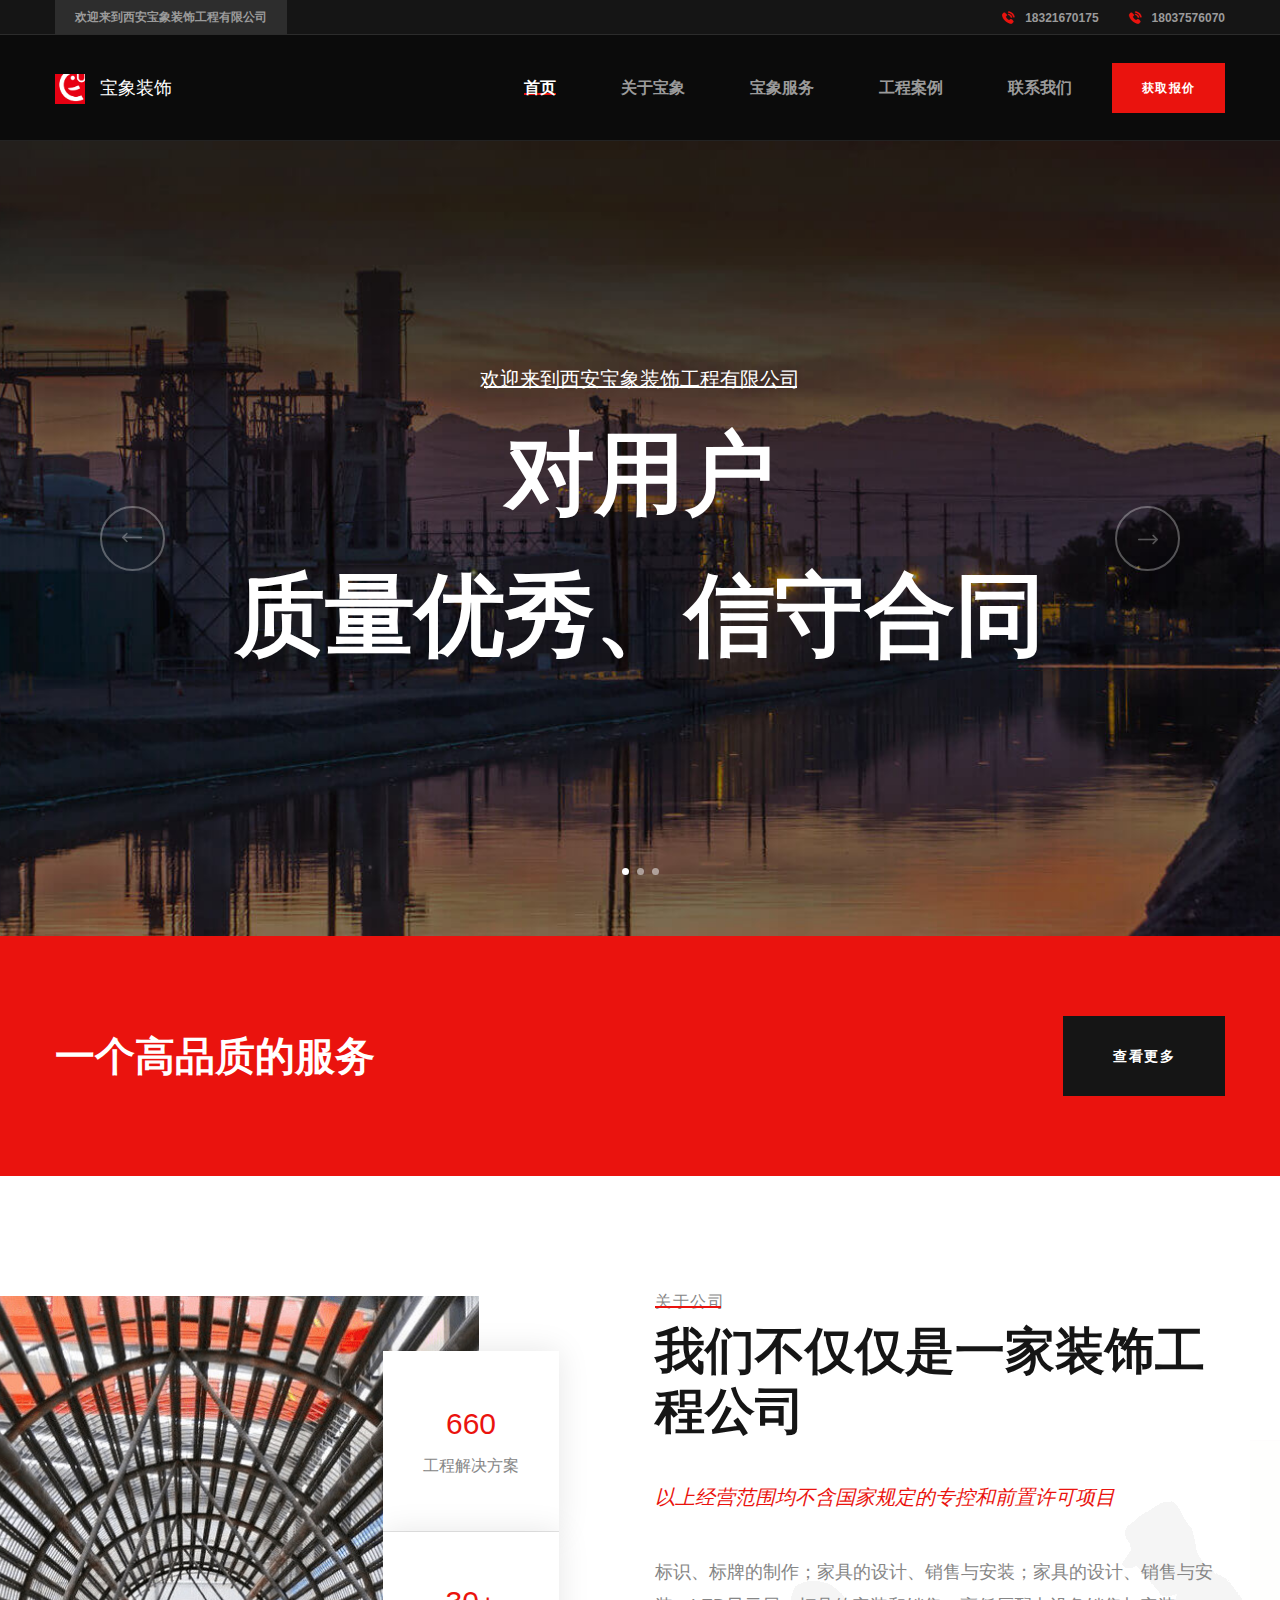
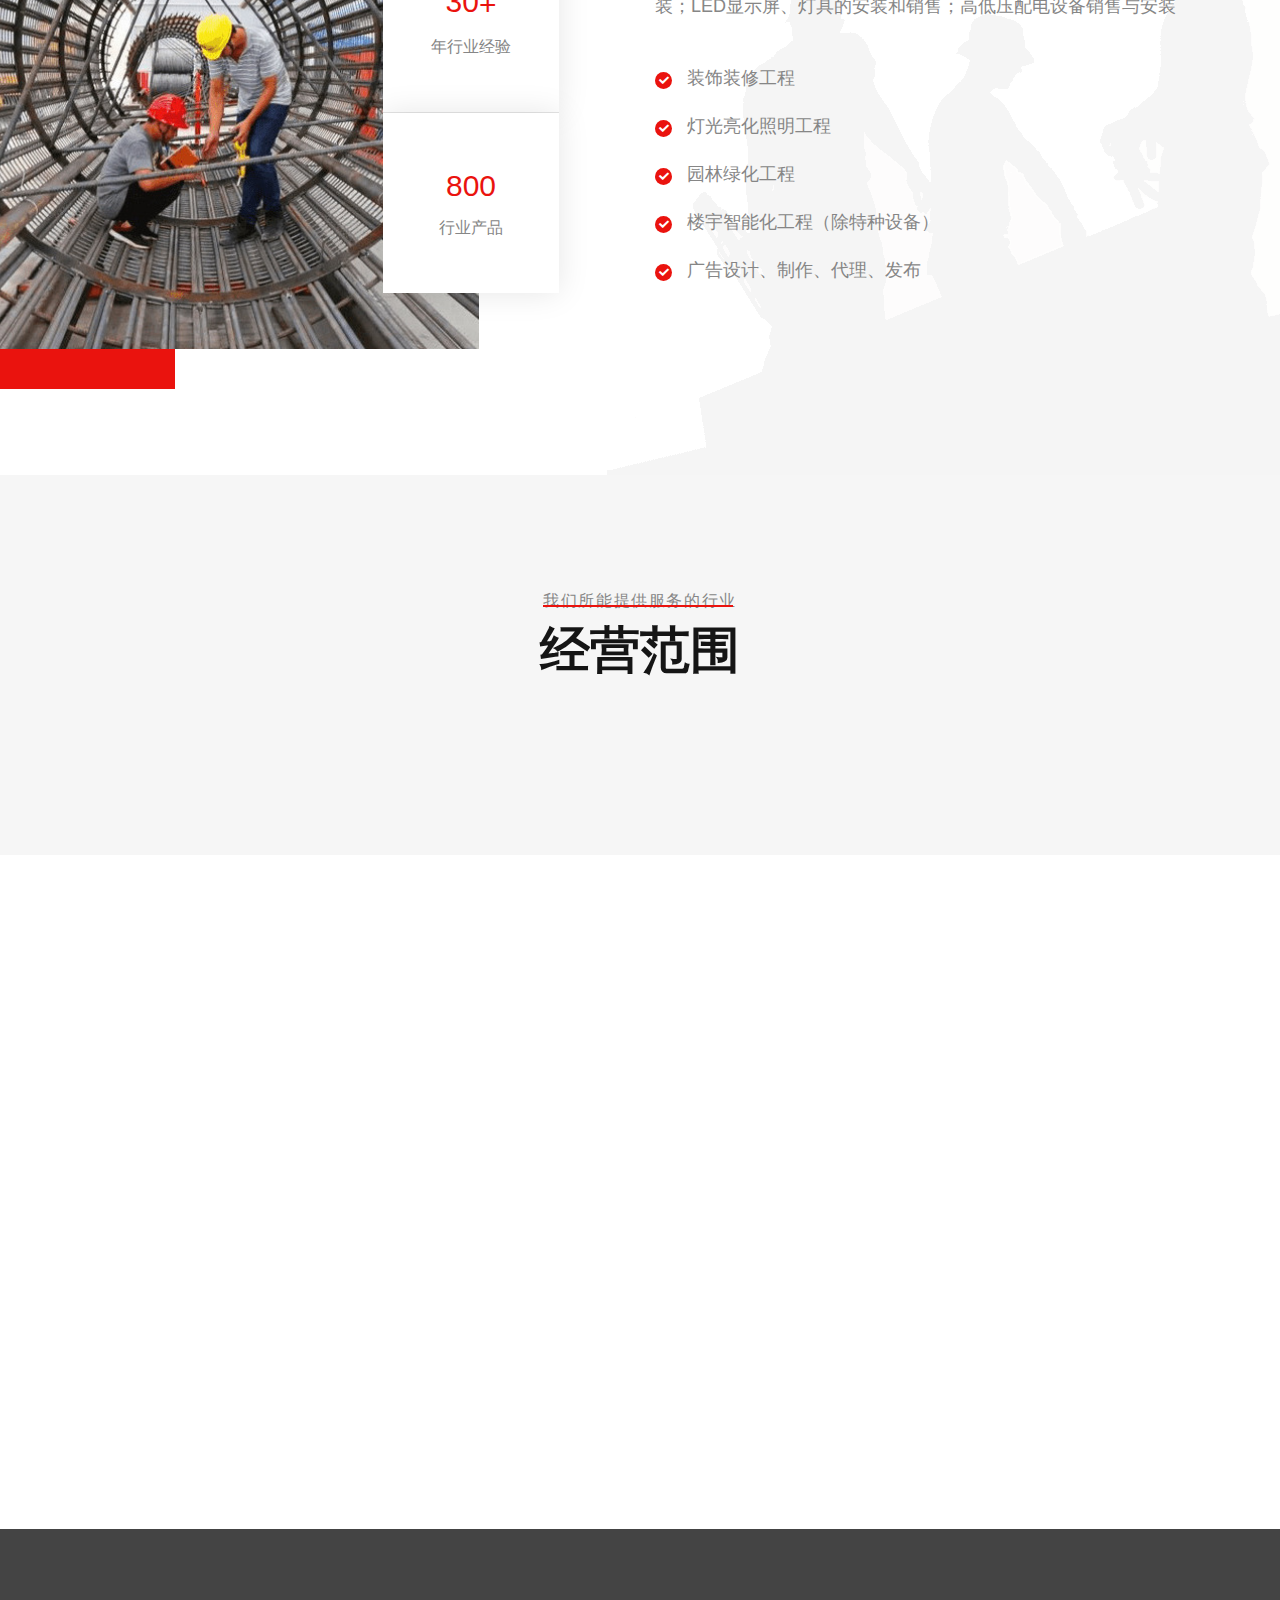
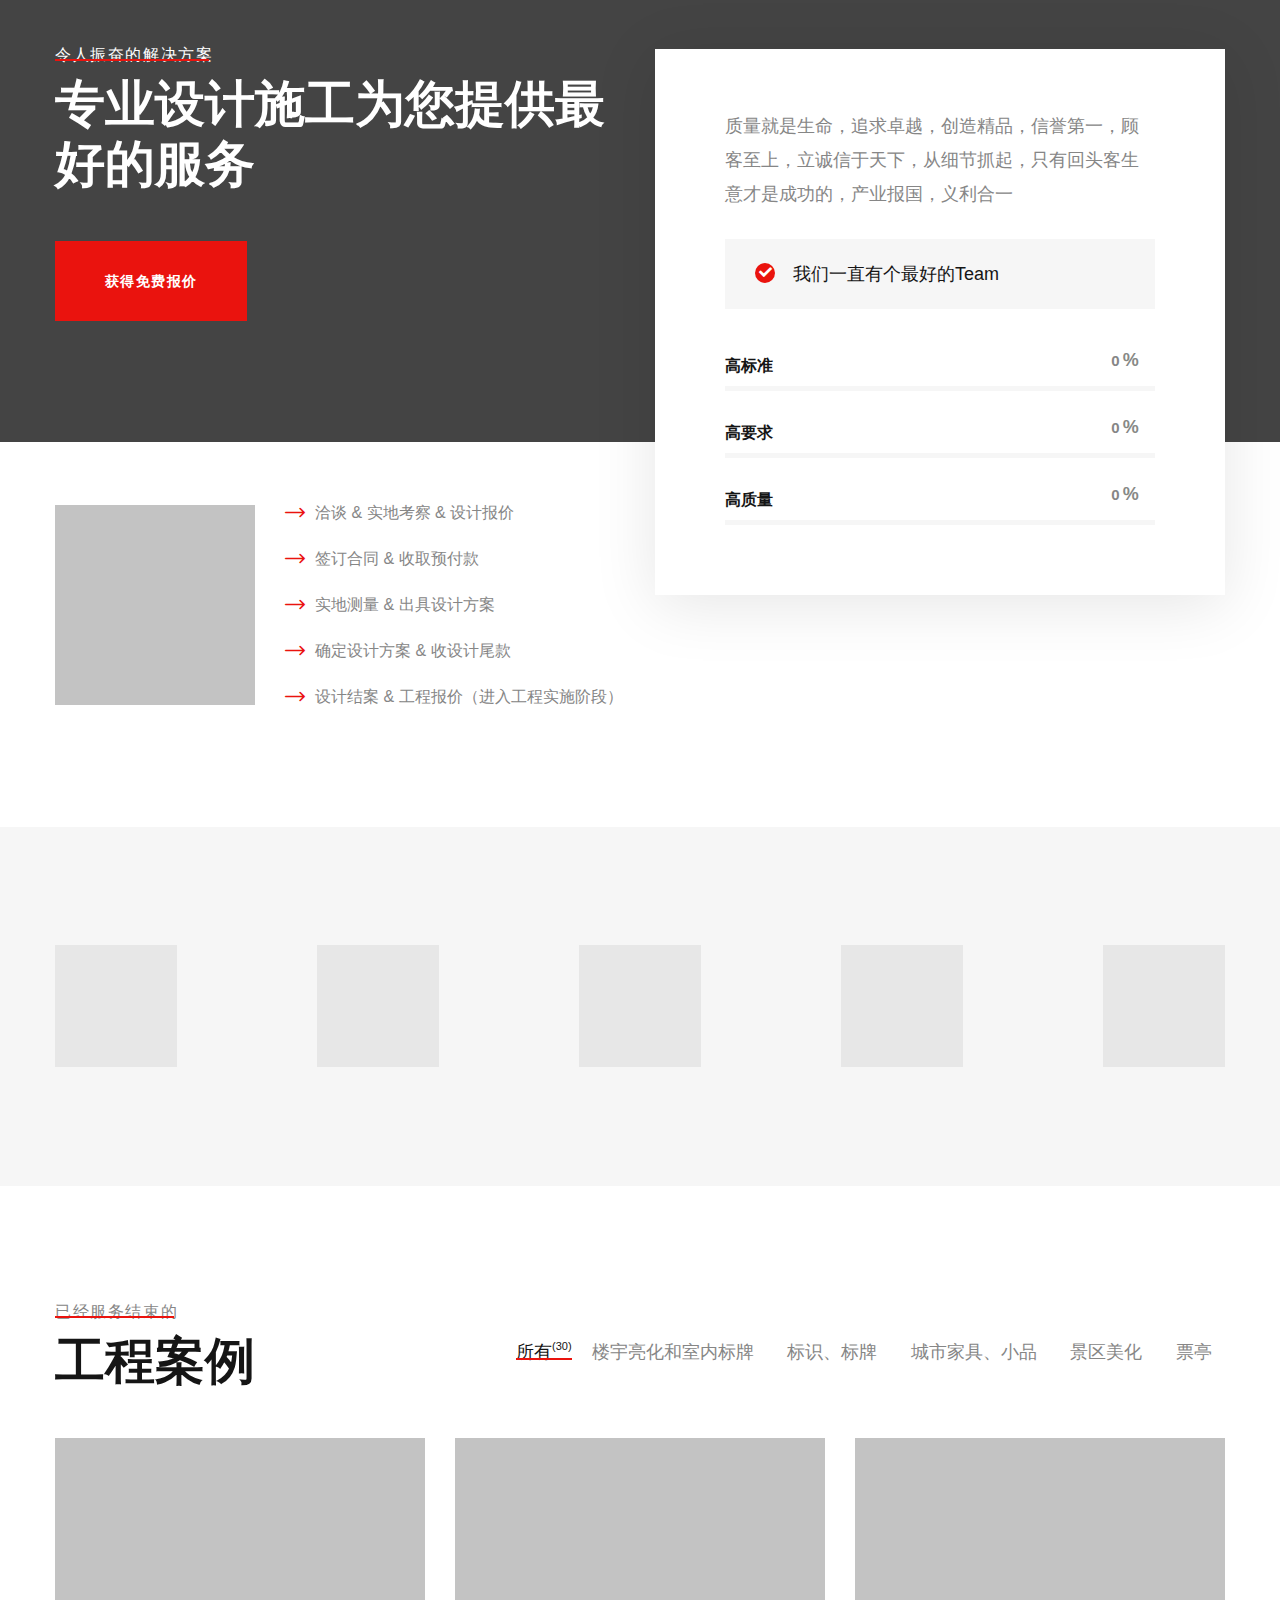
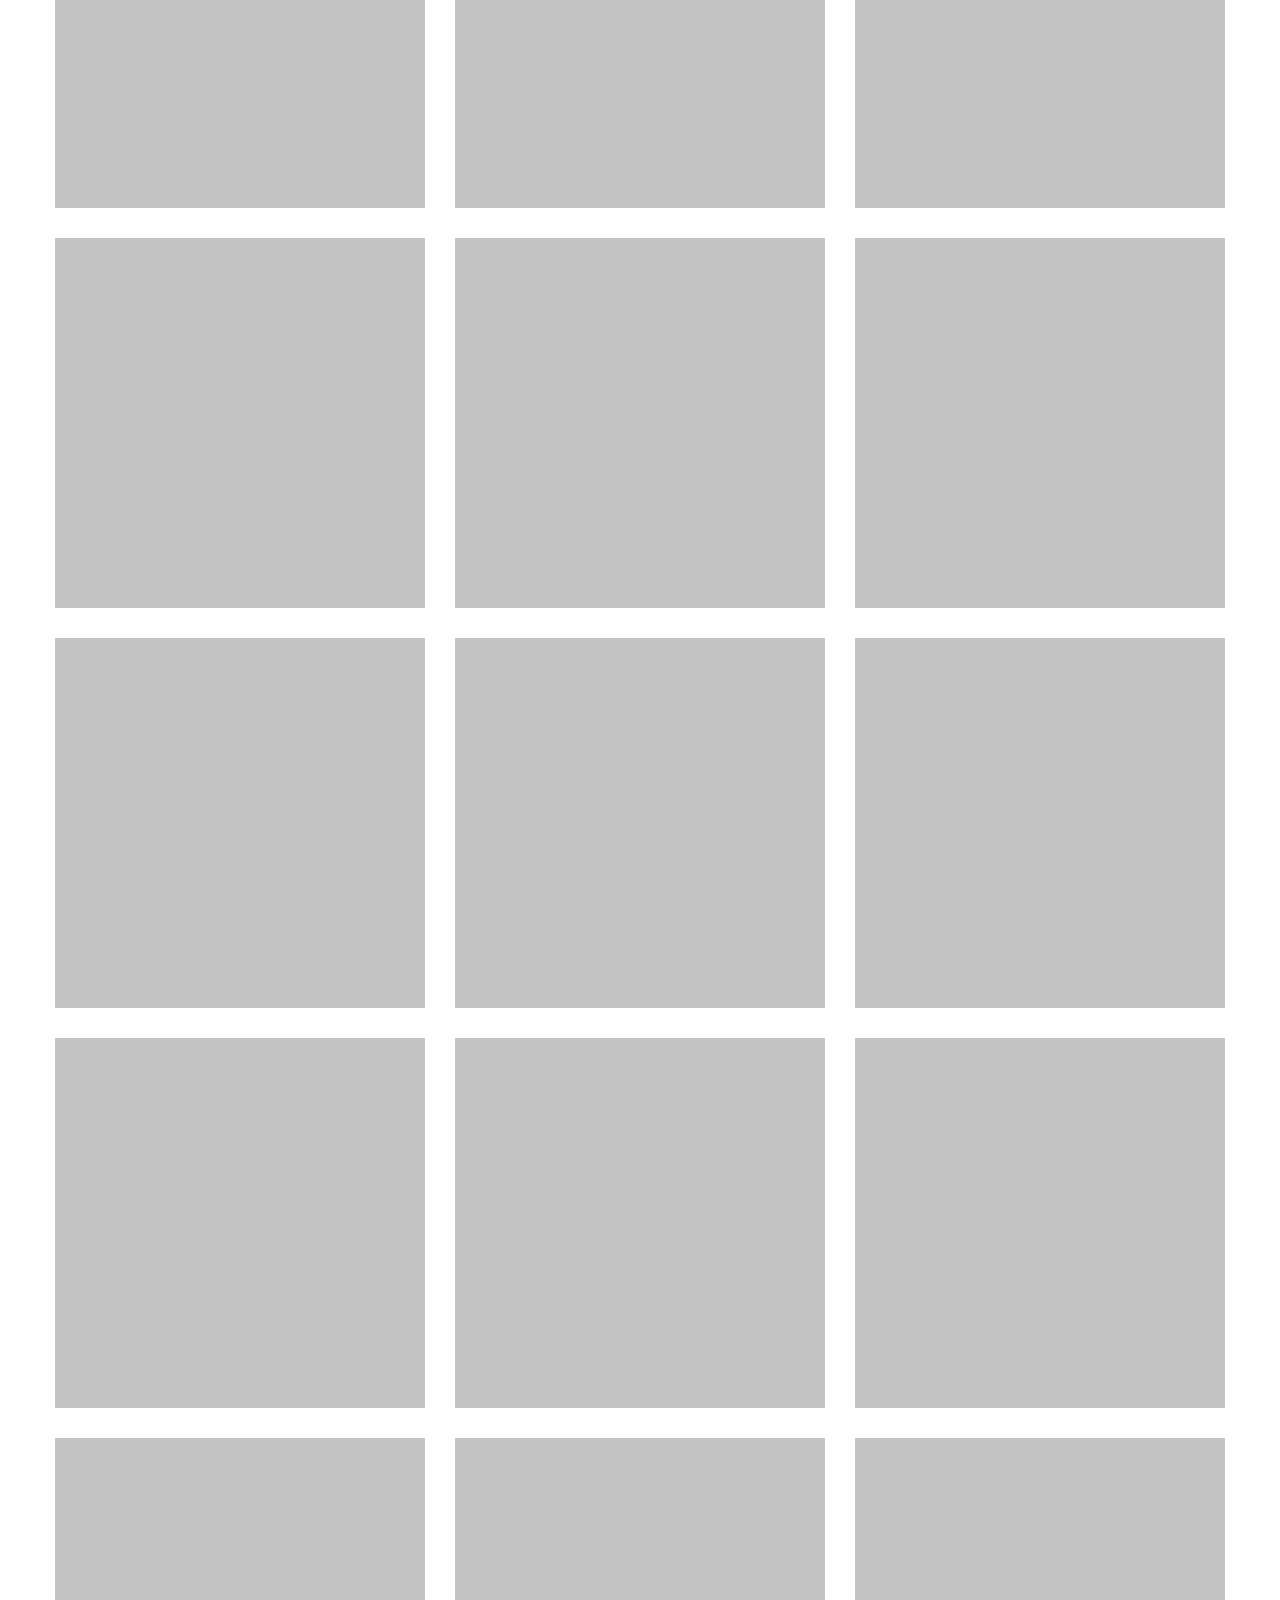
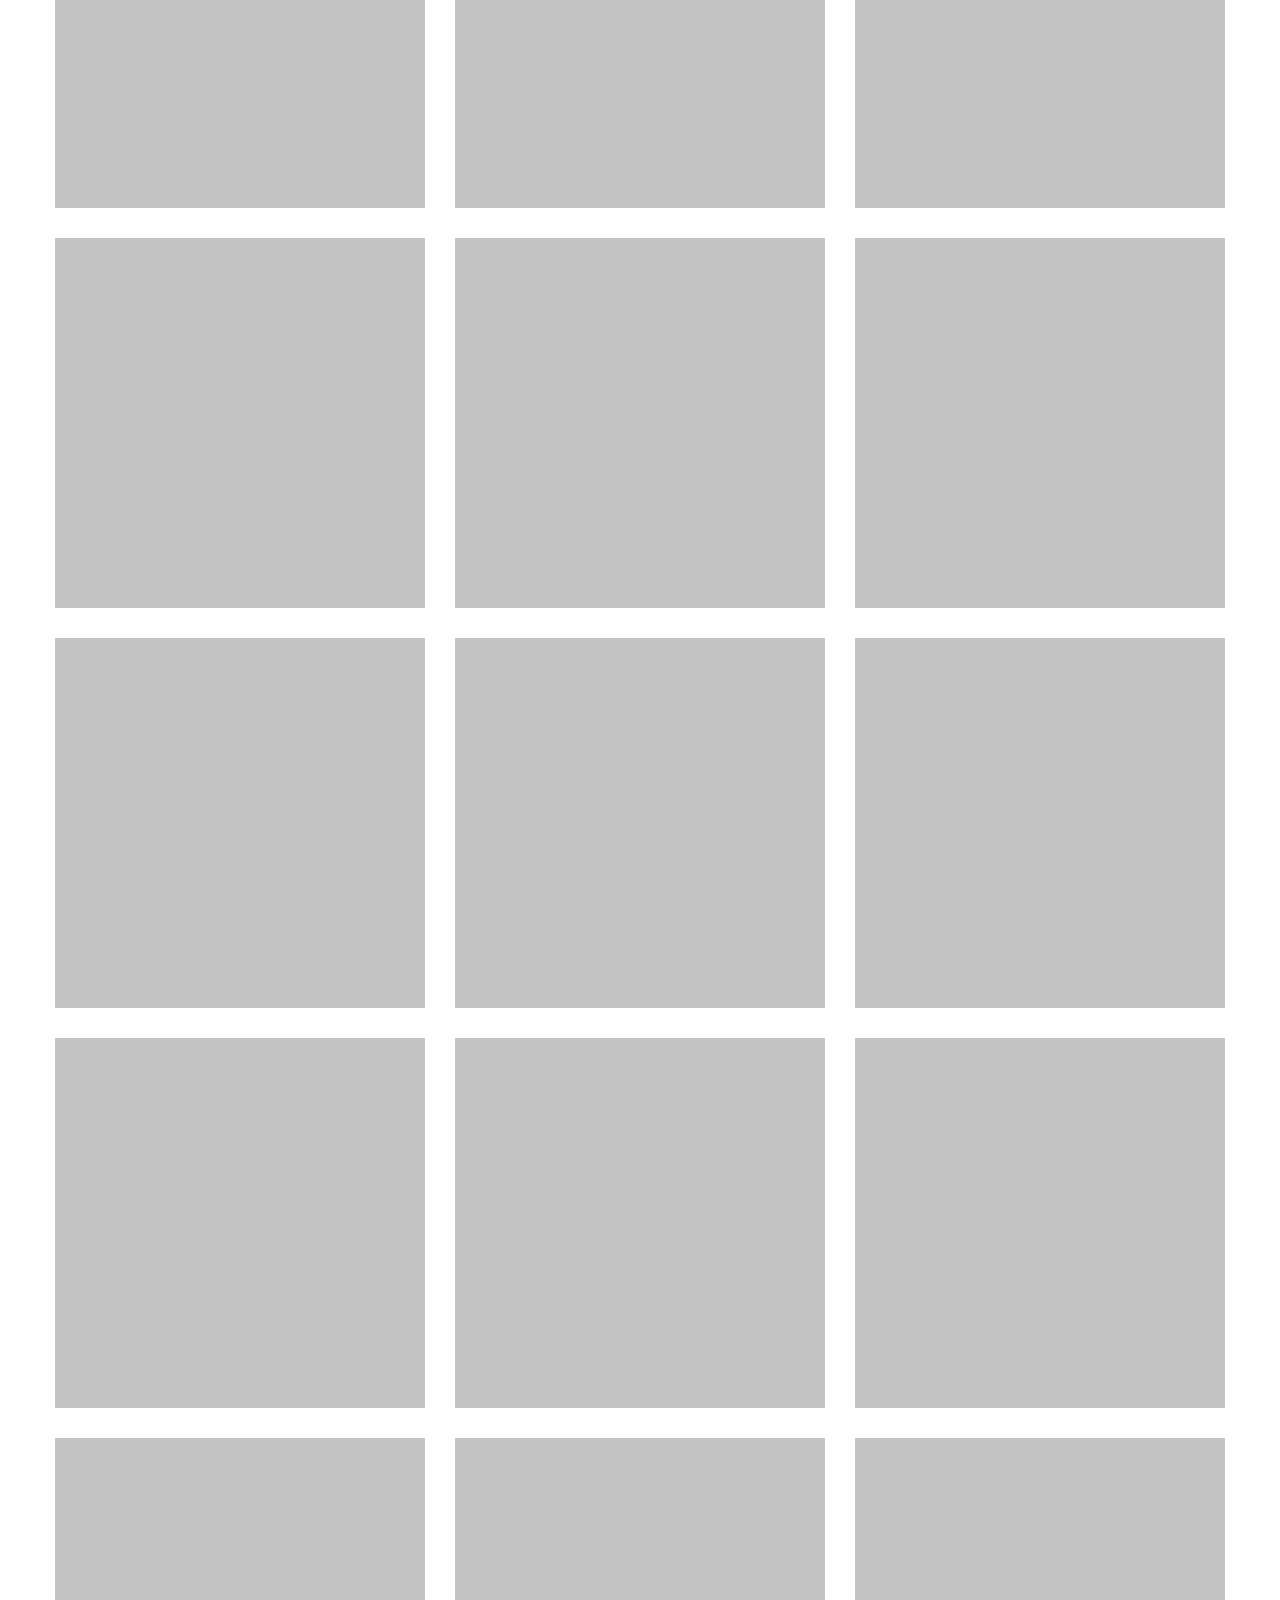
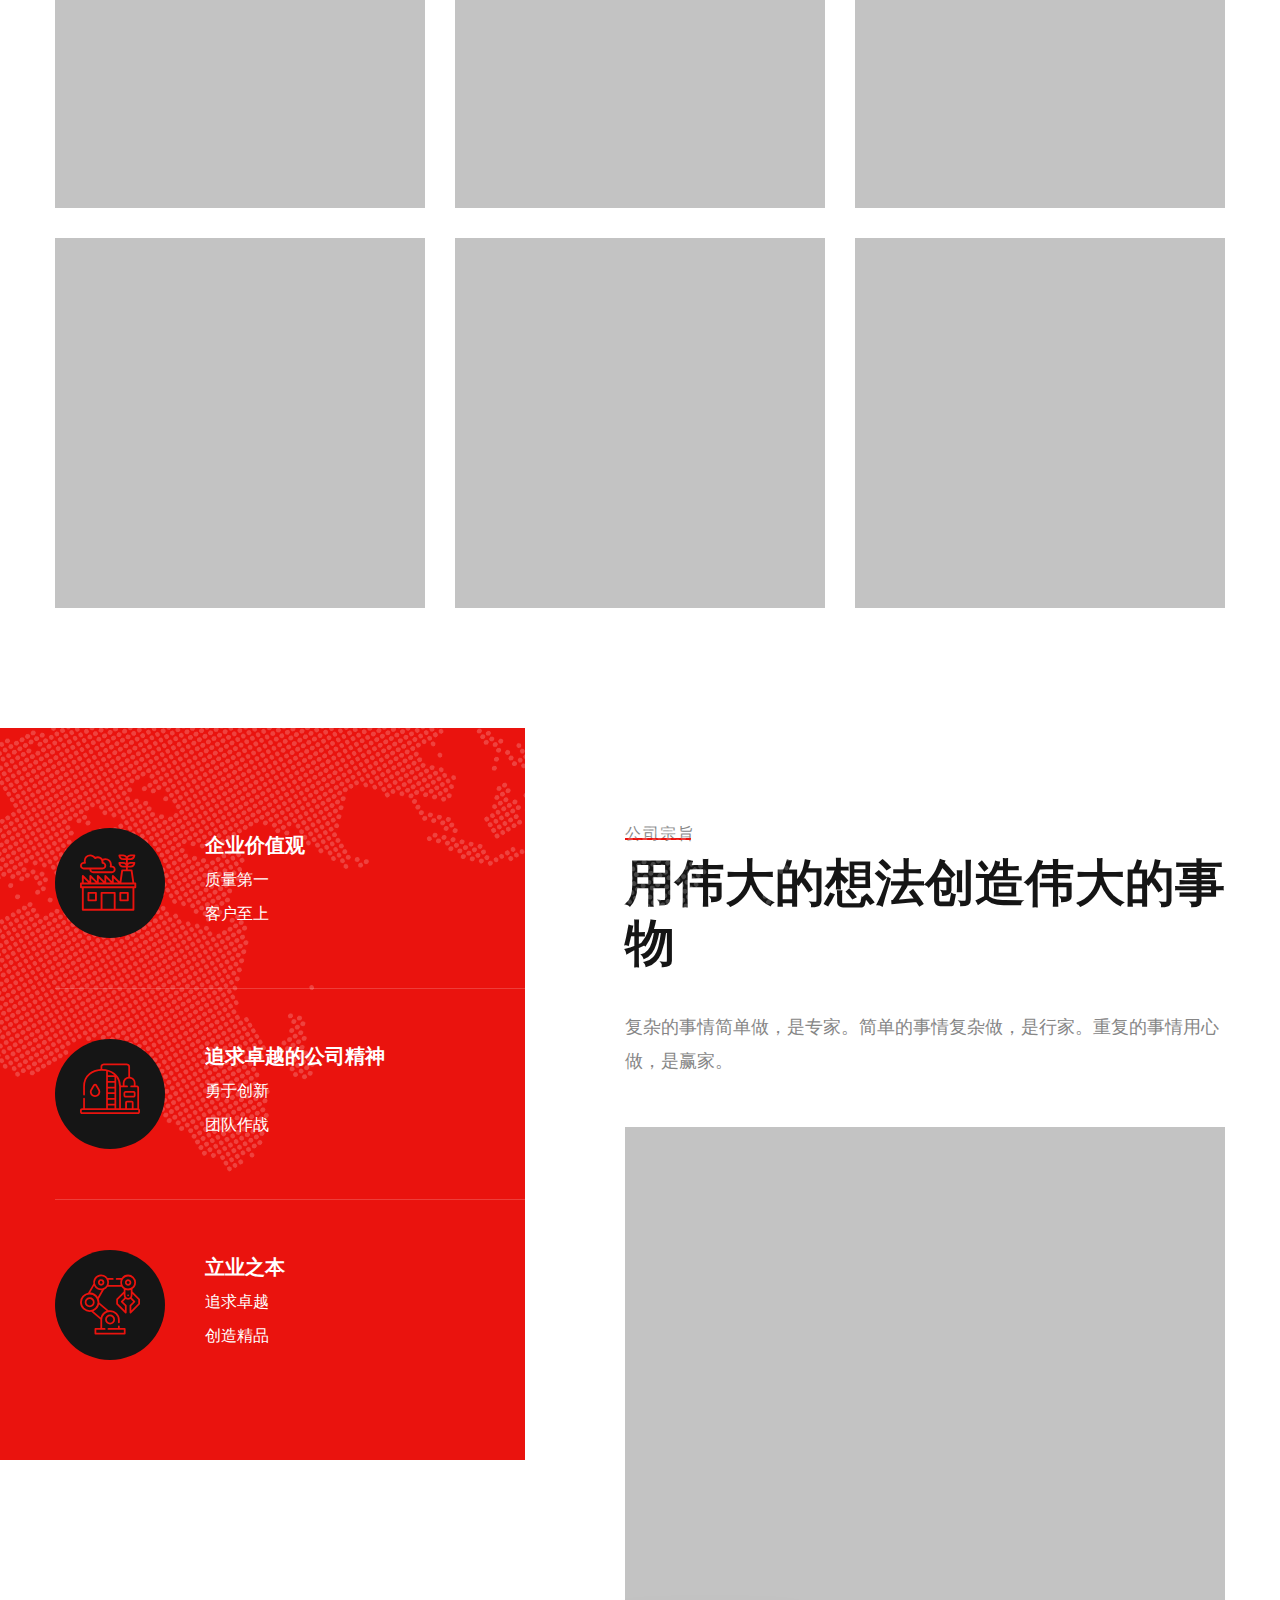
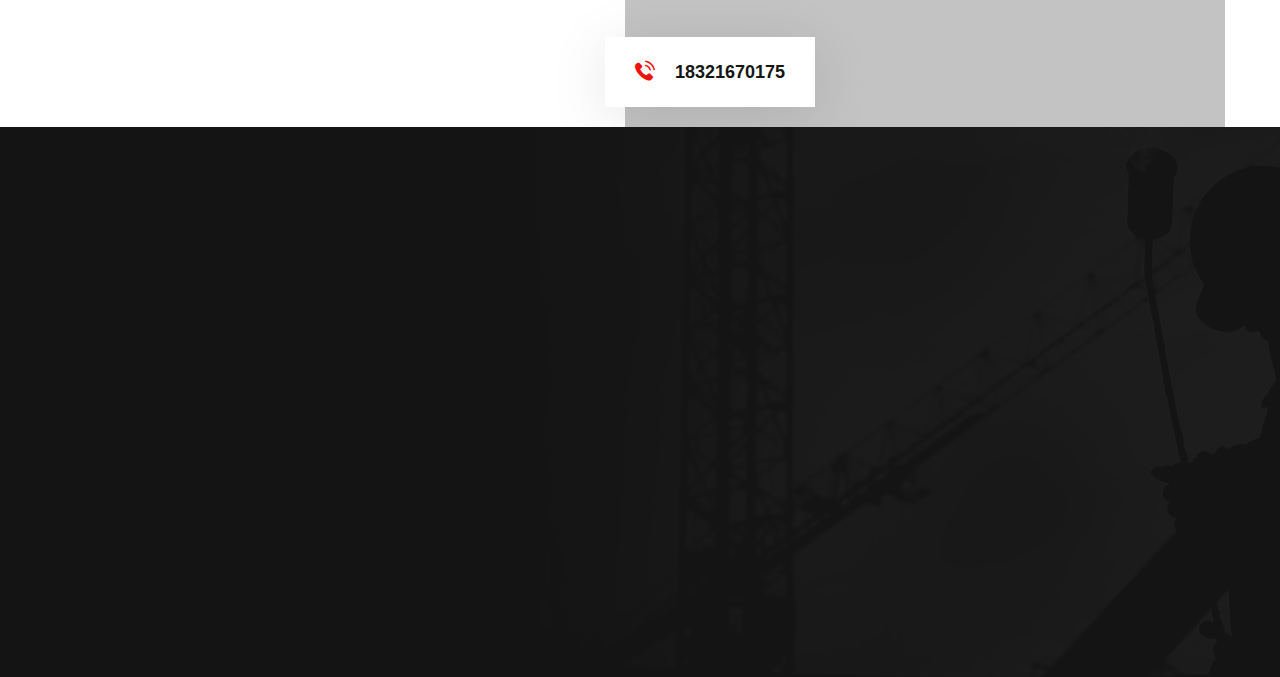
==== commit 39b58655: "懒加载" ====
--- a/index.html
+++ b/index.html
@@ -10,29 +10,23 @@
     <link rel="shortcut icon" sizes="32x32" href="assets/images/favicons/favicon-32x32.ico">
     <link rel="shortcut icon" sizes="16x16" href="assets/images/favicons/favicon-16x16.ico">
     <!-- <link rel="manifest" href="assets/images/favicons/site.webmanifest"> -->
-
-    <!-- Fonts-->
-    <link
-        href="https://fonts.googleapis.com/css2?family=Poppins:ital,wght@0,300;0,400;0,500;0,600;0,700;0,800;0,900;1,300;1,400;1,500;1,600;1,700;1,800;1,900&display=swap"
-        rel="stylesheet">
-
     <!-- Css-->
     <link rel="stylesheet" href="assets/css/animate.min.css">
     <link rel="stylesheet" href="assets/css/bootstrap.min.css">
     <link rel="stylesheet" href="assets/css/owl.carousel.min.css">
-    <link rel="stylesheet" href="assets/css/owl.theme.default.min.css">
-    <link rel="stylesheet" href="assets/css/magnific-popup.css">
+    <!-- <link rel="stylesheet" href="assets/css/owl.theme.default.min.css"> -->
+    <!-- <link rel="stylesheet" href="assets/css/magnific-popup.css"> -->
     <link rel="stylesheet" href="assets/css/fontawesome-all.min.css">
     <link rel="stylesheet" href="assets/css/swiper.min.css">
-    <link rel="stylesheet" href="assets/css/bootstrap-select.min.css">
+    <!-- <link rel="stylesheet" href="assets/css/bootstrap-select.min.css"> -->
     <link rel="stylesheet" href="assets/css/jarallax.css">
 
-    <link rel="stylesheet" href="assets/css/jquery.mCustomScrollbar.min.css">
-    <link rel="stylesheet" href="assets/css/bootstrap-datepicker.min.css">
-    <link rel="stylesheet" href="assets/css/vegas.min.css">
-    <link rel="stylesheet" href="assets/css/nouislider.min.css">
-    <link rel="stylesheet" href="assets/css/nouislider.pips.css">
-    <link rel="stylesheet" href="assets/css/ziston-icon.css">
+    <!-- <link rel="stylesheet" href="assets/css/jquery.mCustomScrollbar.min.css"> -->
+    <!-- <link rel="stylesheet" href="assets/css/bootstrap-datepicker.min.css"> -->
+    <!-- <link rel="stylesheet" href="assets/css/vegas.min.css"> -->
+    <!-- <link rel="stylesheet" href="assets/css/nouislider.min.css"> -->
+    <!-- <link rel="stylesheet" href="assets/css/nouislider.pips.css"> -->
+    <!-- <link rel="stylesheet" href="assets/css/ziston-icon.css"> -->
     <link rel="stylesheet" href="assets/css/flaticon.css">
     <!-- Template styles -->
     <link rel="stylesheet" href="assets/css/style.css">
@@ -43,8 +37,7 @@
 <body>
 
     <div class="preloader">
-        <img src="assets/images/loader.png" class="preloader__image" alt="">
-    </div><!-- /.preloader -->
+        <img src="assets/images/loader.png" class="preloader__image" alt="">    </div><!-- /.preloader -->
 
     <div class="page-wrapper">
 
@@ -85,8 +78,7 @@
                             <div class="main-nav__left main-nav__left_one float-left">
                                 <div class="logo_one">
                                     <a href="index.html" class="main-nav__logo">
-                                        <img src="assets/images/resources/logo-bx2.jpg" class="main-logo"
-                                            alt="Awesome Image">
+                                        <img width="30" height="30" class='lazy' data-original="assets/images/resources/logo-bx2.jpg" class="main-logo"                                            alt="Awesome Image">
                                             <span style="color: #fff;margin-left:10px">宝象装饰</span>    
                                     </a>
                                 </div>
@@ -230,8 +222,7 @@
                     <div class="col-xl-6">
                         <div class="welcome_one_left">
                             <div class="welcome_one_left_image">
-                                <img src="assets/images/service/n6.jpg" alt="">
-                                <ul class="counter_one list-unstyled">
+                                <img class='lazy' data-original="assets/images/service/n6.jpg" alt="">                                <ul class="counter_one list-unstyled">
                                     <li class="counter_one_single">
                                         <h2 class="counter">660</h2>
                                         <p>工程解决方案</p>
@@ -292,8 +283,7 @@
                         <!-- Our Services One Single -->
                         <div class="our_services_one_single wow fadeInUp">
                             <div class="our_services_one_image">
-                                <img src="assets/images/service/n1.jpg" alt="">
-                                <div class="our_services_icon">
+                                <img class='lazy' data-original="assets/images/service/n1.jpg" alt="">                                <div class="our_services_icon">
                                     <span class="flaticon-industrial"></span>
                                 </div>
                             </div>
@@ -310,8 +300,7 @@
                         <!-- Our Services One Single -->
                         <div class="our_services_one_single wow fadeInUp" data-wow-delay="100ms">
                             <div class="our_services_one_image">
-                                <img src="assets/images/service/n4.jpg" alt="">
-                                <div class="our_services_icon">
+                                <img class='lazy' data-original="assets/images/service/n4.jpg" alt="">                                <div class="our_services_icon">
                                     <span class="flaticon-petroleum"></span>
                                 </div>
                             </div>
@@ -328,8 +317,7 @@
                         <!-- Our Services One Single -->
                         <div class="our_services_one_single wow fadeInUp" data-wow-delay="200ms">
                             <div class="our_services_one_image">
-                                <img src="assets/images/service/n3.png" alt="">
-                                <div class="our_services_icon">
+                                <img class='lazy' data-original="assets/images/service/n3.png" alt="">                                <div class="our_services_icon">
                                     <span class="flaticon-engineering"></span>
                                 </div>
                             </div>
@@ -349,8 +337,7 @@
 
 
         <section class="inspiring_solutuions_one jarallax" data-jarallax data-speed="0.3" data-imgPosition="50% 0%">
-            <img src="assets/images/resources/inspiring_solutuions_one_bg.jpg" alt="" class="image-layer jarallax-img">
-            <div class="container">
+            <img  data-original="assets/images/resources/inspiring_solutuions_one_bg.jpg" alt="" class="lazy image-layer jarallax-img">            <div class="container">
                 <div class="row">
                     <div class="col-xl-6">
                         <div class="inspiring_solutuions_one_left">
@@ -363,8 +350,7 @@
                             </div>
                             <div class="inspiring_solutuions_one_left_bottom">
                                 <div class="inspiring_solutuions_one_left_bottom_image">
-                                    <img width="200" src="assets/images/resources/three-boxes-map.png" alt="">
-                                </div>
+                                    <img width="200" class='lazy' data-original="assets/images/resources/three-boxes-map.png" alt="">                                </div>
                                 <div class="inspiring_solutuions_one_left_bottom_text">
                                     <ul class="list-unstyled">
                                         <li>
@@ -491,29 +477,21 @@
                 <div class="brand-one__carousel owl-carousel thm__owl-carousel owl-theme"
                     data-options='{"loop": true, "autoplay": true, "autoplayHoverPause": true, "autoplayTimeout": 5000, "items": 4, "dots": false, "nav": false, "margin": 140, "smartSpeed": 700, "responsive": { "0": {"items": 2, "margin": 30}, "480": {"items": 3, "margin": 30}, "991": {"items": 4, "margin": 50}, "1199": {"items": 5, "margin": 140}}}'>
                     <div class="item">
-                        <img src="assets/images/brand/1.jpg" alt="">
-                    </div><!-- /.item -->
+                        <img class='lazy' data-original="assets/images/brand/1.jpg" alt="">                    </div><!-- /.item -->
                     <div class="item">
-                        <img src="assets/images/brand/2.jpg" alt="">
-                    </div><!-- /.item -->
+                        <img class='lazy' data-original="assets/images/brand/2.jpg" alt="">                    </div><!-- /.item -->
                     <div class="item">
-                        <img src="assets/images/brand/3.jpg" alt="">
-                    </div><!-- /.item -->
+                        <img class='lazy' data-original="assets/images/brand/3.jpg" alt="">                    </div><!-- /.item -->
                     <div class="item">
-                        <img src="assets/images/brand/4.jpg" alt="">
-                    </div><!-- /.item -->
+                        <img class='lazy' data-original="assets/images/brand/4.jpg" alt="">                    </div><!-- /.item -->
                     <div class="item">
-                        <img src="assets/images/brand/1.jpg" alt="">
-                    </div><!-- /.item -->
+                        <img class='lazy' data-original="assets/images/brand/1.jpg" alt="">                    </div><!-- /.item -->
                     <div class="item">
-                        <img src="assets/images/brand/2.jpg" alt="">
-                    </div><!-- /.item -->
+                        <img class='lazy' data-original="assets/images/brand/2.jpg" alt="">                    </div><!-- /.item -->
                     <div class="item">
-                        <img src="assets/images/brand/3.jpg" alt="">
-                    </div><!-- /.item -->
+                        <img class='lazy' data-original="assets/images/brand/3.jpg" alt="">                    </div><!-- /.item -->
                     <div class="item">
-                        <img src="assets/images/brand/4.jpg" alt="">
-                    </div><!-- /.item -->
+                        <img class='lazy' data-original="assets/images/brand/4.jpg" alt="">                    </div><!-- /.item -->
                 </div>
             </div>
         </section>
@@ -531,172 +509,25 @@
                     <div class="col-xl-8">
                         <ul class="project-filter style1 post-filter has-dynamic-filters-counter list-unstyled">
                             <li data-filter=".filter-item" class="active"><span class="filter-text">所有</span></li>
+                            <li data-filter=".lylhhsnbp"><span class="filter-text">楼宇亮化和室内标牌</span></li>
                             <li data-filter=".bsbp"><span class="filter-text">标识、标牌</span></li>
                             <li data-filter=".csjuxp"><span class="filter-text">城市家具、小品</span></li>
-                            <li data-filter=".ggcj"><span class="filter-text">钢构车间</span></li>
-                            <li data-filter=".jtss"><span class="filter-text">交通设施</span></li>
+                            <!-- <li data-filter=".ggcj"><span class="filter-text">钢构车间</span></li> -->
+                            <!-- <li data-filter=".jtss"><span class="filter-text">交通设施</span></li> -->
                             <li data-filter=".jqmh"><span class="filter-text">景区美化</span></li>
-                            <li data-filter=".lylh"><span class="filter-text">楼宇亮化</span></li>
+                            <!-- <li data-filter=".lylh"><span class="filter-text">楼宇亮化</span></li> -->
                             <li data-filter=".pt"><span class="filter-text">票亭</span></li>
-                            <li data-filter=".lylhhsnbp"><span class="filter-text">楼宇亮化和室内标牌</span></li>
+                            
                             <!-- <li data-filter=".cons"><span class="filter-text last-pd-none">Construction</span></li> -->
                         </ul>
                     </div>
                 </div>
                 <div class="row filter-layout masonary-layout">
-                    
-                    <div class="col-xl-4 col-lg-4 col-md-6 filter-item ggcj">
-                        <!--Projects One Single 钢构车间-->
-                        <div class="our_projects_one_single">
-                            <div class="our_projects_one_image">
-                                <img src="assets/images/tinified/ggcj/1.jpg" alt="">
-                               
-                                <div class="our_projects_one_text">
-                                    <h4>钢构车间</h4>
-                                </div>
-                            </div>
-                        </div>
-                    </div>
-                    <div class="col-xl-4 col-lg-4 col-md-6 filter-item ggcj">
-                        <!--Projects One Single 钢构车间-->
-                        <div class="our_projects_one_single">
-                            <div class="our_projects_one_image">
-                                <img src="assets/images/tinified/ggcj/2.jpg" alt="">
-                               
-                                <div class="our_projects_one_text">
-                                    <h4>钢构车间</h4>
-                                </div>
-                            </div>
-                        </div>
-                    </div>
-                    <div class="col-xl-4 col-lg-4 col-md-6 filter-item ggcj">
-                        <!--Projects One Single 钢构车间-->
-                        <div class="our_projects_one_single">
-                            <div class="our_projects_one_image">
-                                <img src="assets/images/tinified/ggcj/3.png" alt="">
-                               
-                                <div class="our_projects_one_text">
-                                    <h4>钢构车间</h4>
-                                </div>
-                            </div>
-                        </div>
-                    </div>
-                    <div class="col-xl-4 col-lg-4 col-md-6 filter-item ggcj">
-                        <!--Projects One Single 钢构车间-->
-                        <div class="our_projects_one_single">
-                            <div class="our_projects_one_image">
-                                <img src="assets/images/tinified/ggcj/4.jpg" alt="">
-                               
-                                <div class="our_projects_one_text">
-                                    <h4>钢构车间</h4>
-                                </div>
-                            </div>
-                        </div>
-                    </div>
-                    <div class="col-xl-4 col-lg-4 col-md-6 filter-item ggcj">
-                        <!--Projects One Single 钢构车间-->
-                        <div class="our_projects_one_single">
-                            <div class="our_projects_one_image">
-                                <img src="assets/images/tinified/ggcj/5.jpg" alt="">
-                               
-                                <div class="our_projects_one_text">
-                                    <h4>钢构车间</h4>
-                                </div>
-                            </div>
-                        </div>
-                    </div>
-                    <div class="col-xl-4 col-lg-4 col-md-6 filter-item ggcj">
-                        <!--Projects One Single 钢构车间-->
-                        <div class="our_projects_one_single">
-                            <div class="our_projects_one_image">
-                                <img src="assets/images/tinified/ggcj/6.png" alt="">
-                               
-                                <div class="our_projects_one_text">
-                                    <h4>钢构车间</h4>
-                                </div>
-                            </div>
-                        </div>
-                    </div>
-
-                    <div class="col-xl-4 col-lg-4 col-md-6 filter-item jtss">
-                        <!--Projects One Single 交通设施-->
-                        <div class="our_projects_one_single">
-                            <div class="our_projects_one_image">
-                                <img src="assets/images/tinified/jtss/1.jpg" alt="">
-                               
-                                <div class="our_projects_one_text">
-                                    <h4>交通设施</h4>
-                                </div>
-                            </div>
-                        </div>
-                    </div>
-                    <div class="col-xl-4 col-lg-4 col-md-6 filter-item jtss">
-                        <!--Projects One Single 交通设施-->
-                        <div class="our_projects_one_single">
-                            <div class="our_projects_one_image">
-                                <img src="assets/images/tinified/jtss/2.jpg" alt="">
-                               
-                                <div class="our_projects_one_text">
-                                    <h4>交通设施</h4>
-                                </div>
-                            </div>
-                        </div>
-                    </div>
-                    <div class="col-xl-4 col-lg-4 col-md-6 filter-item jtss">
-                        <!--Projects One Single 交通设施-->
-                        <div class="our_projects_one_single">
-                            <div class="our_projects_one_image">
-                                <img src="assets/images/tinified/jtss/3.jpg" alt="">
-                               
-                                <div class="our_projects_one_text">
-                                    <h4>交通设施</h4>
-                                </div>
-                            </div>
-                        </div>
-                    </div>
-                    <div class="col-xl-4 col-lg-4 col-md-6 filter-item jtss">
-                        <!--Projects One Single 交通设施-->
-                        <div class="our_projects_one_single">
-                            <div class="our_projects_one_image">
-                                <img src="assets/images/tinified/jtss/4.jpg" alt="">
-                               
-                                <div class="our_projects_one_text">
-                                    <h4>交通设施</h4>
-                                </div>
-                            </div>
-                        </div>
-                    </div>
-                    <div class="col-xl-4 col-lg-4 col-md-6 filter-item jtss">
-                        <!--Projects One Single 交通设施-->
-                        <div class="our_projects_one_single">
-                            <div class="our_projects_one_image">
-                                <img src="assets/images/tinified/jtss/5.jpg" alt="">
-                               
-                                <div class="our_projects_one_text">
-                                    <h4>交通设施</h4>
-                                </div>
-                            </div>
-                        </div>
-                    </div>
-                    <div class="col-xl-4 col-lg-4 col-md-6 filter-item jtss">
-                        <!--Projects One Single 交通设施-->
-                        <div class="our_projects_one_single">
-                            <div class="our_projects_one_image">
-                                <img src="assets/images/tinified/jtss/6.jpg" alt="">
-                               
-                                <div class="our_projects_one_text">
-                                    <h4>交通设施</h4>
-                                </div>
-                            </div>
-                        </div>
-                    </div>
-
                     <div class="col-xl-4 col-lg-4 col-md-6 filter-item jqmh">
                         <!--Projects One Single 景区美化-->
                         <div class="our_projects_one_single">
                             <div class="our_projects_one_image">
-                                <img src="assets/images/tinified/jqmh/1.jpg" alt="">
-                               
+                                <img class='lazy' data-original="assets/images/tinified/jqmh/1.jpg" alt="">                               
                                 <div class="our_projects_one_text">
                                     <h4>景区美化</h4>
                                 </div>
@@ -707,8 +538,7 @@
                         <!--Projects One Single 景区美化-->
                         <div class="our_projects_one_single">
                             <div class="our_projects_one_image">
-                                <img src="assets/images/tinified/jqmh/2.jpg" alt="">
-                               
+                                <img class='lazy' data-original="assets/images/tinified/jqmh/2.jpg" alt="">                               
                                 <div class="our_projects_one_text">
                                     <h4>景区美化</h4>
                                 </div>
@@ -719,8 +549,7 @@
                         <!--Projects One Single 景区美化-->
                         <div class="our_projects_one_single">
                             <div class="our_projects_one_image">
-                                <img src="assets/images/tinified/jqmh/3.jpg" alt="">
-                               
+                                <img class='lazy' data-original="assets/images/tinified/jqmh/3.jpg" alt="">                               
                                 <div class="our_projects_one_text">
                                     <h4>景区美化</h4>
                                 </div>
@@ -731,8 +560,7 @@
                         <!--Projects One Single 景区美化-->
                         <div class="our_projects_one_single">
                             <div class="our_projects_one_image">
-                                <img src="assets/images/tinified/jqmh/4.jpg" alt="">
-                               
+                                <img class='lazy' data-original="assets/images/tinified/jqmh/4.jpg" alt="">                               
                                 <div class="our_projects_one_text">
                                     <h4>景区美化</h4>
                                 </div>
@@ -743,8 +571,7 @@
                         <!--Projects One Single 景区美化-->
                         <div class="our_projects_one_single">
                             <div class="our_projects_one_image">
-                                <img src="assets/images/tinified/jqmh/5.jpg" alt="">
-                               
+                                <img class='lazy' data-original="assets/images/tinified/jqmh/5.jpg" alt="">                               
                                 <div class="our_projects_one_text">
                                     <h4>景区美化</h4>
                                 </div>
@@ -755,95 +582,18 @@
                         <!--Projects One Single 景区美化-->
                         <div class="our_projects_one_single">
                             <div class="our_projects_one_image">
-                                <img src="assets/images/tinified/jqmh/6.jpg" alt="">
-                               
+                                <img class='lazy' data-original="assets/images/tinified/jqmh/6.jpg" alt="">                               
                                 <div class="our_projects_one_text">
                                     <h4>景区美化</h4>
                                 </div>
                             </div>
                         </div>
                     </div>
-
-                    <div class="col-xl-4 col-lg-4 col-md-6 filter-item lylh">
-                        <!--Projects One Single 楼宇亮化-->
-                        <div class="our_projects_one_single">
-                            <div class="our_projects_one_image">
-                                <img src="assets/images/tinified/lylh/1.jpg" alt="">
-                               
-                                <div class="our_projects_one_text">
-                                    <h4>楼宇亮化</h4>
-                                </div>
-                            </div>
-                        </div>
-                    </div>
-                    <div class="col-xl-4 col-lg-4 col-md-6 filter-item lylh">
-                        <!--Projects One Single 楼宇亮化-->
-                        <div class="our_projects_one_single">
-                            <div class="our_projects_one_image">
-                                <img src="assets/images/tinified/lylh/2.jpg" alt="">
-                               
-                                <div class="our_projects_one_text">
-                                    <h4>楼宇亮化</h4>
-                                </div>
-                            </div>
-                        </div>
-                    </div>
-                    <div class="col-xl-4 col-lg-4 col-md-6 filter-item lylh">
-                        <!--Projects One Single 楼宇亮化-->
-                        <div class="our_projects_one_single">
-                            <div class="our_projects_one_image">
-                                <img src="assets/images/tinified/lylh/3.jpg" alt="">
-                               
-                                <div class="our_projects_one_text">
-                                    <h4>楼宇亮化</h4>
-                                </div>
-                            </div>
-                        </div>
-                    </div>
-                    <div class="col-xl-4 col-lg-4 col-md-6 filter-item lylh">
-                        <!--Projects One Single 楼宇亮化-->
-                        <div class="our_projects_one_single">
-                            <div class="our_projects_one_image">
-                                <img src="assets/images/tinified/lylh/4.jpg" alt="">
-                               
-                                <div class="our_projects_one_text">
-                                    <h4>楼宇亮化</h4>
-                                </div>
-                            </div>
-                        </div>
-                    </div>
-                    <div class="col-xl-4 col-lg-4 col-md-6 filter-item lylh">
-                        <!--Projects One Single 楼宇亮化-->
-                        <div class="our_projects_one_single">
-                            <div class="our_projects_one_image">
-                                <img src="assets/images/tinified/lylh/5.jpg" alt="">
-                               
-                                <div class="our_projects_one_text">
-                                    <h4>楼宇亮化</h4>
-                                </div>
-                            </div>
-                        </div>
-                    </div>
-                    <div class="col-xl-4 col-lg-4 col-md-6 filter-item lylh">
-                        <!--Projects One Single 楼宇亮化-->
-                        <div class="our_projects_one_single">
-                            <div class="our_projects_one_image">
-                                <img src="assets/images/tinified/lylh/6.jpg" alt="">
-                               
-                                <div class="our_projects_one_text">
-                                    <h4>楼宇亮化</h4>
-                                </div>
-                            </div>
-                        </div>
-                    </div>
-
-
                     <div class="col-xl-4 col-lg-4 col-md-6 filter-item pt">
                         <!--Projects One Single 票亭-->
                         <div class="our_projects_one_single">
                             <div class="our_projects_one_image">
-                                <img src="assets/images/tinified/pt/1.jpg" alt="">
-                               
+                                <img class='lazy' data-original="assets/images/tinified/pt/1.jpg" alt="">                               
                                 <div class="our_projects_one_text">
                                     <h4>票亭</h4>
                                 </div>
@@ -854,8 +604,7 @@
                         <!--Projects One Single 票亭-->
                         <div class="our_projects_one_single">
                             <div class="our_projects_one_image">
-                                <img src="assets/images/tinified/pt/2.jpg" alt="">
-                               
+                                <img class='lazy' data-original="assets/images/tinified/pt/2.jpg" alt="">                               
                                 <div class="our_projects_one_text">
                                     <h4>票亭</h4>
                                 </div>
@@ -866,8 +615,7 @@
                         <!--Projects One Single 票亭-->
                         <div class="our_projects_one_single">
                             <div class="our_projects_one_image">
-                                <img src="assets/images/tinified/pt/3.jpg" alt="">
-                               
+                                <img class='lazy' data-original="assets/images/tinified/pt/3.jpg" alt="">                               
                                 <div class="our_projects_one_text">
                                     <h4>票亭</h4>
                                 </div>
@@ -878,8 +626,7 @@
                         <!--Projects One Single 票亭-->
                         <div class="our_projects_one_single">
                             <div class="our_projects_one_image">
-                                <img src="assets/images/tinified/pt/4.jpg" alt="">
-                               
+                                <img class='lazy' data-original="assets/images/tinified/pt/4.jpg" alt="">                               
                                 <div class="our_projects_one_text">
                                     <h4>票亭</h4>
                                 </div>
@@ -890,8 +637,7 @@
                         <!--Projects One Single 票亭-->
                         <div class="our_projects_one_single">
                             <div class="our_projects_one_image">
-                                <img src="assets/images/tinified/pt/5.jpg" alt="">
-                               
+                                <img class='lazy' data-original="assets/images/tinified/pt/5.jpg" alt="">                               
                                 <div class="our_projects_one_text">
                                     <h4>票亭</h4>
                                 </div>
@@ -902,8 +648,7 @@
                         <!--Projects One Single 票亭-->
                         <div class="our_projects_one_single">
                             <div class="our_projects_one_image">
-                                <img src="assets/images/tinified/pt/6.jpg" alt="">
-                               
+                                <img class='lazy' data-original="assets/images/tinified/pt/6.jpg" alt="">                               
                                 <div class="our_projects_one_text">
                                     <h4>票亭</h4>
                                 </div>
@@ -917,8 +662,7 @@
                         <!--Projects One Single 楼宇亮化和室内标牌-->
                         <div class="our_projects_one_single">
                             <div class="our_projects_one_image">
-                                <img src="assets/images/tinified/lylhhsnbp/1.jpg" alt="">
-                               
+                                <img class='lazy' data-original="assets/images/tinified/lylhhsnbp/1.jpg" alt="">                               
                                 <div class="our_projects_one_text">
                                     <h4>楼宇亮化和室内标牌</h4>
                                 </div>
@@ -929,8 +673,7 @@
                         <!--Projects One Single 楼宇亮化和室内标牌-->
                         <div class="our_projects_one_single">
                             <div class="our_projects_one_image">
-                                <img src="assets/images/tinified/lylhhsnbp/2.jpg" alt="">
-                               
+                                <img class='lazy' data-original="assets/images/tinified/lylhhsnbp/2.jpg" alt="">                               
                                 <div class="our_projects_one_text">
                                     <h4>楼宇亮化和室内标牌</h4>
                                 </div>
@@ -941,8 +684,7 @@
                         <!--Projects One Single 楼宇亮化和室内标牌-->
                         <div class="our_projects_one_single">
                             <div class="our_projects_one_image">
-                                <img src="assets/images/tinified/lylhhsnbp/3.jpg" alt="">
-                               
+                                <img class='lazy' data-original="assets/images/tinified/lylhhsnbp/3.jpg" alt="">                               
                                 <div class="our_projects_one_text">
                                     <h4>楼宇亮化和室内标牌</h4>
                                 </div>
@@ -953,8 +695,7 @@
                         <!--Projects One Single 楼宇亮化和室内标牌-->
                         <div class="our_projects_one_single">
                             <div class="our_projects_one_image">
-                                <img src="assets/images/tinified/lylhhsnbp/4.jpg" alt="">
-                               
+                                <img class='lazy' data-original="assets/images/tinified/lylhhsnbp/4.jpg" alt="">                               
                                 <div class="our_projects_one_text">
                                     <h4>楼宇亮化和室内标牌</h4>
                                 </div>
@@ -965,8 +706,7 @@
                         <!--Projects One Single 楼宇亮化和室内标牌-->
                         <div class="our_projects_one_single">
                             <div class="our_projects_one_image">
-                                <img src="assets/images/tinified/lylhhsnbp/5.jpg" alt="">
-                               
+                                <img class='lazy' data-original="assets/images/tinified/lylhhsnbp/5.jpg" alt="">                               
                                 <div class="our_projects_one_text">
                                     <h4>楼宇亮化和室内标牌</h4>
                                 </div>
@@ -977,8 +717,7 @@
                         <!--Projects One Single 楼宇亮化和室内标牌-->
                         <div class="our_projects_one_single">
                             <div class="our_projects_one_image">
-                                <img src="assets/images/tinified/lylhhsnbp/6.jpg" alt="">
-                               
+                                <img class='lazy' data-original="assets/images/tinified/lylhhsnbp/6.jpg" alt="">                               
                                 <div class="our_projects_one_text">
                                     <h4>楼宇亮化和室内标牌</h4>
                                 </div>
@@ -990,8 +729,7 @@
                         <!--Projects One Single 标识、标牌-->
                         <div class="our_projects_one_single">
                             <div class="our_projects_one_image">
-                                <img src="assets/images/tinified/bsbp/1.jpg" alt="">
-                               
+                                <img class='lazy' data-original="assets/images/tinified/bsbp/1.jpg" alt="">                               
                                 <div class="our_projects_one_text">
                                     <h4>标识、标牌</h4>
                                 </div>
@@ -1002,8 +740,7 @@
                         <!--Projects One Single 标识、标牌-->
                         <div class="our_projects_one_single">
                             <div class="our_projects_one_image">
-                                <img src="assets/images/tinified/bsbp/2.jpg" alt="">
-                               
+                                <img class='lazy' data-original="assets/images/tinified/bsbp/2.jpg" alt="">                               
                                 <div class="our_projects_one_text">
                                     <h4>标识、标牌</h4>
                                 </div>
@@ -1014,8 +751,7 @@
                         <!--Projects One Single 标识、标牌-->
                         <div class="our_projects_one_single">
                             <div class="our_projects_one_image">
-                                <img src="assets/images/tinified/bsbp/3.jpg" alt="">
-                               
+                                <img class='lazy' data-original="assets/images/tinified/bsbp/3.jpg" alt="">                               
                                 <div class="our_projects_one_text">
                                     <h4>标识、标牌</h4>
                                 </div>
@@ -1026,8 +762,7 @@
                         <!--Projects One Single 标识、标牌-->
                         <div class="our_projects_one_single">
                             <div class="our_projects_one_image">
-                                <img src="assets/images/tinified/bsbp/4.jpg" alt="">
-                               
+                                <img class='lazy' data-original="assets/images/tinified/bsbp/4.jpg" alt="">                               
                                 <div class="our_projects_one_text">
                                     <h4>标识、标牌</h4>
                                 </div>
@@ -1038,8 +773,7 @@
                         <!--Projects One Single 标识、标牌-->
                         <div class="our_projects_one_single">
                             <div class="our_projects_one_image">
-                                <img src="assets/images/tinified/bsbp/5.jpg" alt="">
-                               
+                                <img class='lazy' data-original="assets/images/tinified/bsbp/5.jpg" alt="">                               
                                 <div class="our_projects_one_text">
                                     <h4>标识、标牌</h4>
                                 </div>
@@ -1050,8 +784,7 @@
                         <!--Projects One Single 标识、标牌-->
                         <div class="our_projects_one_single">
                             <div class="our_projects_one_image">
-                                <img src="assets/images/tinified/bsbp/6.jpg" alt="">
-                               
+                                <img class='lazy' data-original="assets/images/tinified/bsbp/6.jpg" alt="">                               
                                 <div class="our_projects_one_text">
                                     <h4>标识、标牌</h4>
                                 </div>
@@ -1062,8 +795,7 @@
                         <!--Projects One Single 城市家具、小品-->
                         <div class="our_projects_one_single">
                             <div class="our_projects_one_image">
-                                <img src="assets/images/tinified/csjuxp/1.jpg" alt="">
-                               
+                                <img class='lazy' data-original="assets/images/tinified/csjuxp/1.jpg" alt="">                               
                                 <div class="our_projects_one_text">
                                     <h4>城市家具、小品</h4>
                                 </div>
@@ -1074,8 +806,7 @@
                         <!--Projects One Single 城市家具、小品-->
                         <div class="our_projects_one_single">
                             <div class="our_projects_one_image">
-                                <img src="assets/images/tinified/csjuxp/2.jpg" alt="">
-                               
+                                <img class='lazy' data-original="assets/images/tinified/csjuxp/2.jpg" alt="">                               
                                 <div class="our_projects_one_text">
                                     <h4>城市家具、小品</h4>
                                 </div>
@@ -1086,8 +817,7 @@
                         <!--Projects One Single 城市家具、小品-->
                         <div class="our_projects_one_single">
                             <div class="our_projects_one_image">
-                                <img src="assets/images/tinified/csjuxp/3.jpg" alt="">
-                               
+                                <img class='lazy' data-original="assets/images/tinified/csjuxp/3.jpg" alt="">                               
                                 <div class="our_projects_one_text">
                                     <h4>城市家具、小品</h4>
                                 </div>
@@ -1098,8 +828,7 @@
                         <!--Projects One Single 城市家具、小品-->
                         <div class="our_projects_one_single">
                             <div class="our_projects_one_image">
-                                <img src="assets/images/tinified/csjuxp/4.jpg" alt="">
-                               
+                                <img class='lazy' data-original="assets/images/tinified/csjuxp/4.jpg" alt="">                               
                                 <div class="our_projects_one_text">
                                     <h4>城市家具、小品</h4>
                                 </div>
@@ -1110,8 +839,7 @@
                         <!--Projects One Single 城市家具、小品-->
                         <div class="our_projects_one_single">
                             <div class="our_projects_one_image">
-                                <img src="assets/images/tinified/csjuxp/5.jpg" alt="">
-                               
+                                <img class='lazy' data-original="assets/images/tinified/csjuxp/5.jpg" alt="">                               
                                 <div class="our_projects_one_text">
                                     <h4>城市家具、小品</h4>
                                 </div>
@@ -1122,8 +850,7 @@
                         <!--Projects One Single 城市家具、小品-->
                         <div class="our_projects_one_single">
                             <div class="our_projects_one_image">
-                                <img src="assets/images/tinified/csjuxp/6.jpg" alt="">
-                               
+                                <img class='lazy' data-original="assets/images/tinified/csjuxp/6.jpg" alt="">                               
                                 <div class="our_projects_one_text">
                                     <h4>城市家具、小品</h4>
                                 </div>
@@ -1185,8 +912,7 @@
                                 <p>复杂的事情简单做，是专家。简单的事情复杂做，是行家。重复的事情用心做，是赢家。</p>
                             </div>
                             <div class="two_sections_one_image">
-                                <img src="assets/images/resources/2_sections_1-img-1.jpg" alt="">
-                                <div class="two_sections_one_phone_number">
+                                <img class='lazy' data-original="assets/images/resources/2_sections_1-img-1.jpg" alt="">                                <div class="two_sections_one_phone_number">
                                     <div class="icon"><span class="flaticon-telephone"></span> </div>
                                     <div class="phone_number"><a href="tel:18321670175">18321670175</a></div>
                                 </div>
@@ -1207,8 +933,7 @@
                         <div class="footer-widget__column footer-widget__about wow fadeInUp animated"
                             data-wow-delay="100ms">
                             <div class="footer-widget__about_logo">
-                                <a href="index.html"><img style="height: 30px;border-radius: 5px;" src="assets/images/resources/logo-bx.png" alt=""><span style="margin-left:10px;color:#fff">西安宝象装饰工程有限公司</span></a>
-                            </div>
+                                <a href="index.html"><img style="height: 30px;border-radius: 5px;" class='lazy' data-original="assets/images/resources/logo-bx.png" alt=""><span style="margin-left:10px;color:#fff">西安宝象装饰工程有限公司</span></a>                            </div>
                             <div class="footer-widget_about_text__box">
                                 <p>陕西省西安市浐灞生态区欧亚大道666号1幢1单元12层11219号</p>
                             </div>
@@ -1254,8 +979,7 @@
                             <div class="footer-widget__title">
                                 <h3>微信</h3>
                             </div>
-                            <img width="263" height="263" src="assets/images/resources/wx1.png" alt="">
-                        </div>
+                            <img width="263" height="263" class='lazy' data-original="assets/images/resources/wx1.png" alt="">                        </div>
                     </div>
                     <div class="col-xl-3 col-lg-6 col-md-6">
                         <div class="footer-widget__column footer-widget__latest_news wow fadeInUp animated"
@@ -1263,8 +987,7 @@
                             <div class="footer-widget__title">
                                 <h3>QQ</h3>
                             </div>
-                            <img  width="263" height="263" src="assets/images/resources/qq1.png" alt="">
-                        </div>
+                            <img  width="263" height="263" class='lazy' data-original="assets/images/resources/qq1.png" alt="">                        </div>
                     </div>
                 </div>
             </div>
@@ -1283,8 +1006,7 @@
             <span class="mobile-nav__close side-menu__toggler mobile-nav__toggler"><i class="fa fa-times"></i></span>
 
             <div class="logo-box">
-                <a href="index.html" aria-label="logo image"><img src="assets/images/resources/logo-bx.png" 
-                        alt="" /> <span style="color: #fff;margin-left: 10px;">宝象装饰</span>   </a>
+                <a href="index.html" aria-label="logo image"><img class='lazy' data-original="assets/images/resources/logo-bx.png"                         alt="" /> <span style="color: #fff;margin-left: 10px;">宝象装饰</span>   </a>
             </div>
             <!-- /.logo-box -->
             <div class="mobile-nav__container clearfix"></div>
@@ -1326,17 +1048,17 @@
     <script src="assets/js/jquery.counterup.min.js"></script>
     <script src="assets/js/TweenMax.min.js"></script>
     <script src="assets/js/wow.js"></script>
-    <script src="assets/js/jquery.magnific-popup.min.js"></script>
-    <script src="assets/js/jquery.ajaxchimp.min.js"></script>
+    <!-- <script src="assets/js/jquery.magnific-popup.min.js"></script> -->
+    <!-- <script src="assets/js/jquery.ajaxchimp.min.js"></script> -->
     <script src="assets/js/swiper.min.js"></script>
-    <script src="assets/js/typed-2.0.11.js"></script>
-    <script src="assets/js/vegas.min.js"></script>
-    <script src="assets/js/jquery.validate.min.js"></script>
+    <!-- <script src="assets/js/typed-2.0.11.js"></script> -->
+    <!-- <script src="assets/js/vegas.min.js"></script> -->
+    <!-- <script src="assets/js/jquery.validate.min.js"></script> -->
     <script src="assets/js/bootstrap-select.min.js"></script>
-    <script src="assets/js/countdown.min.js"></script>
-    <script src="assets/js/jquery.mCustomScrollbar.concat.min.js"></script>
-    <script src="assets/js/bootstrap-datepicker.min.js"></script>
-    <script src="assets/js/nouislider.min.js"></script>
+    <!-- <script src="assets/js/countdown.min.js"></script> -->
+    <!-- <script src="assets/js/jquery.mCustomScrollbar.concat.min.js"></script> -->
+    <!-- <script src="assets/js/bootstrap-datepicker.min.js"></script> -->
+    <!-- <script src="assets/js/nouislider.min.js"></script> -->
     <script src="assets/js/isotope.js"></script>
     <script src="assets/js/appear.js"></script>
     <script src="assets/js/jarallax.min.js"></script>
@@ -1346,8 +1068,29 @@
 
     <!-- template scripts -->
     <script src="assets/js/theme.js"></script>
-
+    <script src="assets/js/lazy-load-img.js"></script>
 
 </body>
+<script>
+    $(function() {
+
+        $("img.lazy").lazyload({
+            effect: "fadeIn",
+            threshold: 1000, // 提前开始加载
+            failurelimit : 10 // 图片排序混乱时
+        });
+
+// var layzr = new Layzr({
+//         selector: '[data-original]',
+//         attr: 'data-original',
+//         retinaAttr: 'data-original-retina',
+//         bgAttr: 'data-original-bg',
+//         threshold: 400,
+//         callback: null
+//       });
+
+});
+    
+</script>  
 
 </html>--- a/assets/css/style.css
+++ b/assets/css/style.css
@@ -2620,6 +2620,8 @@
 }
 .our_projects_one_image img {
   width: 100%;
+  min-height: 100px;
+  height: auto;
 }
 .our_projects_one_icon {
   height: 70px;
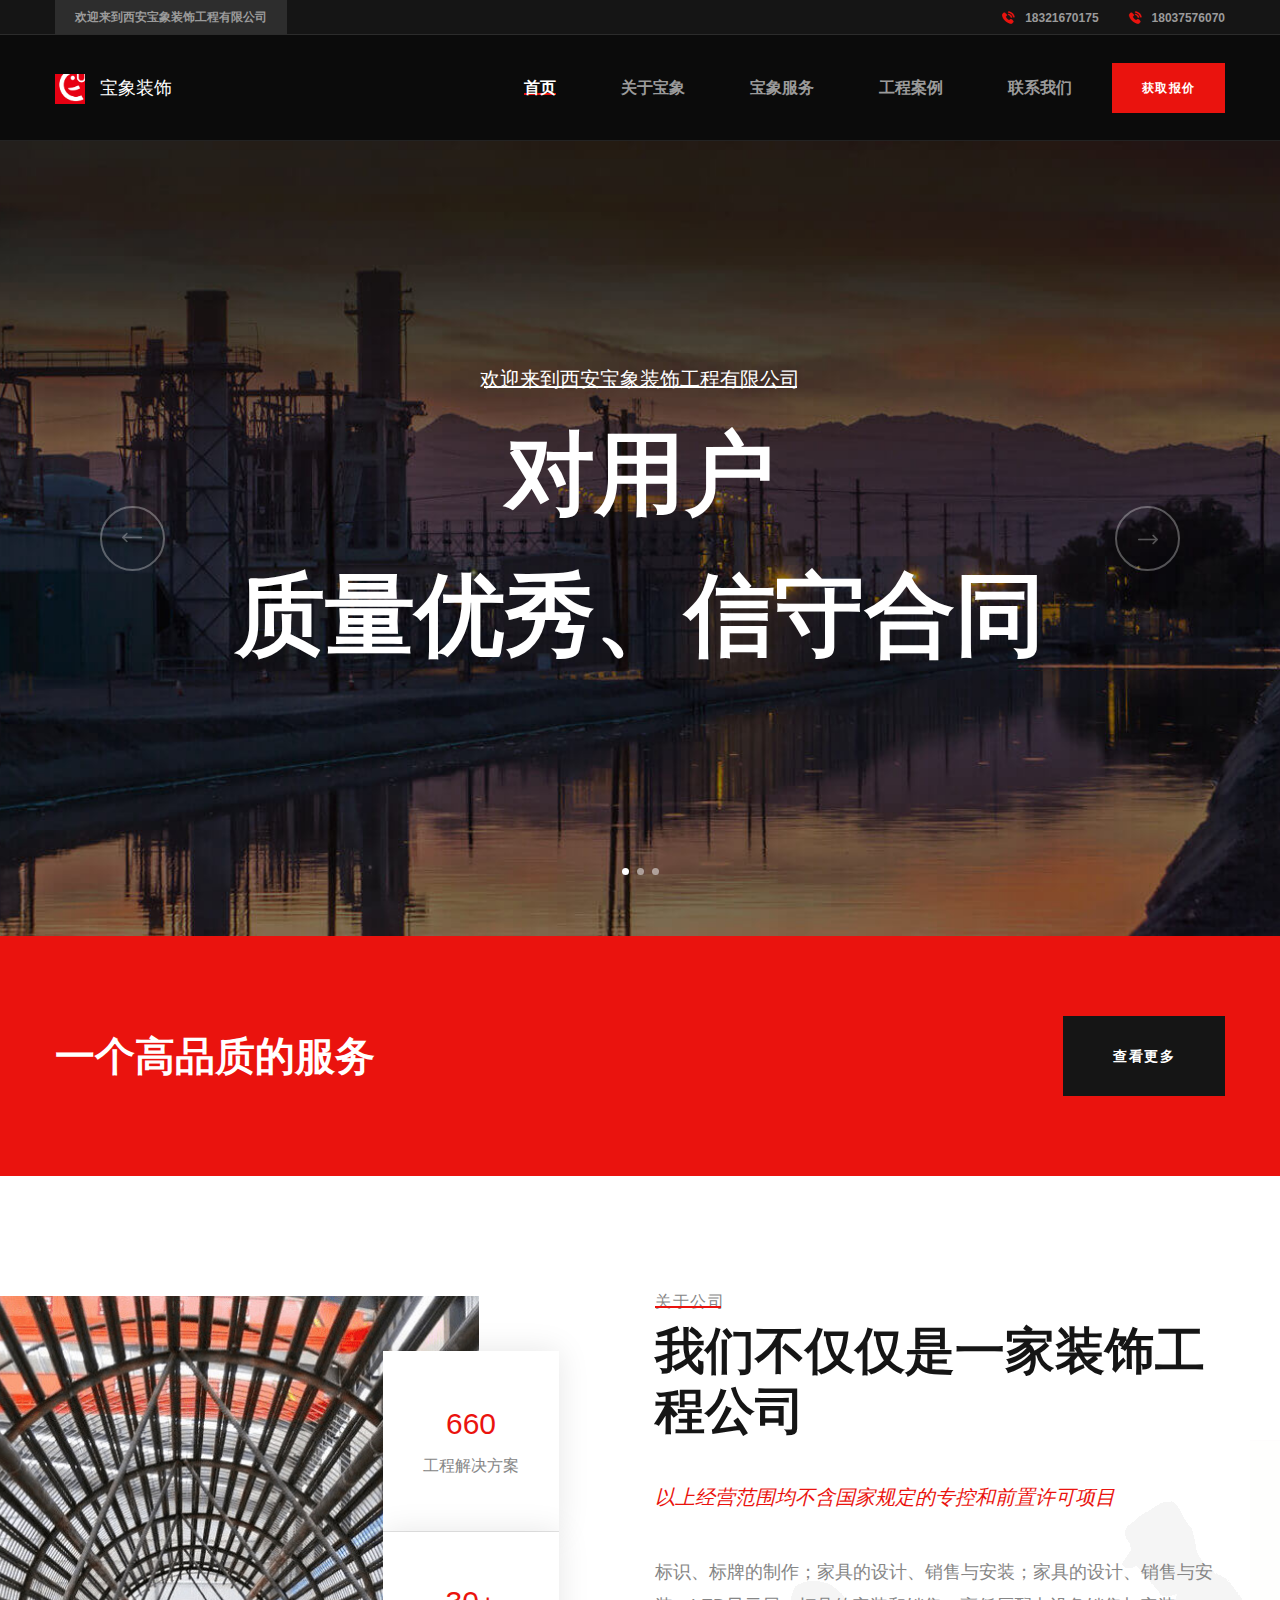
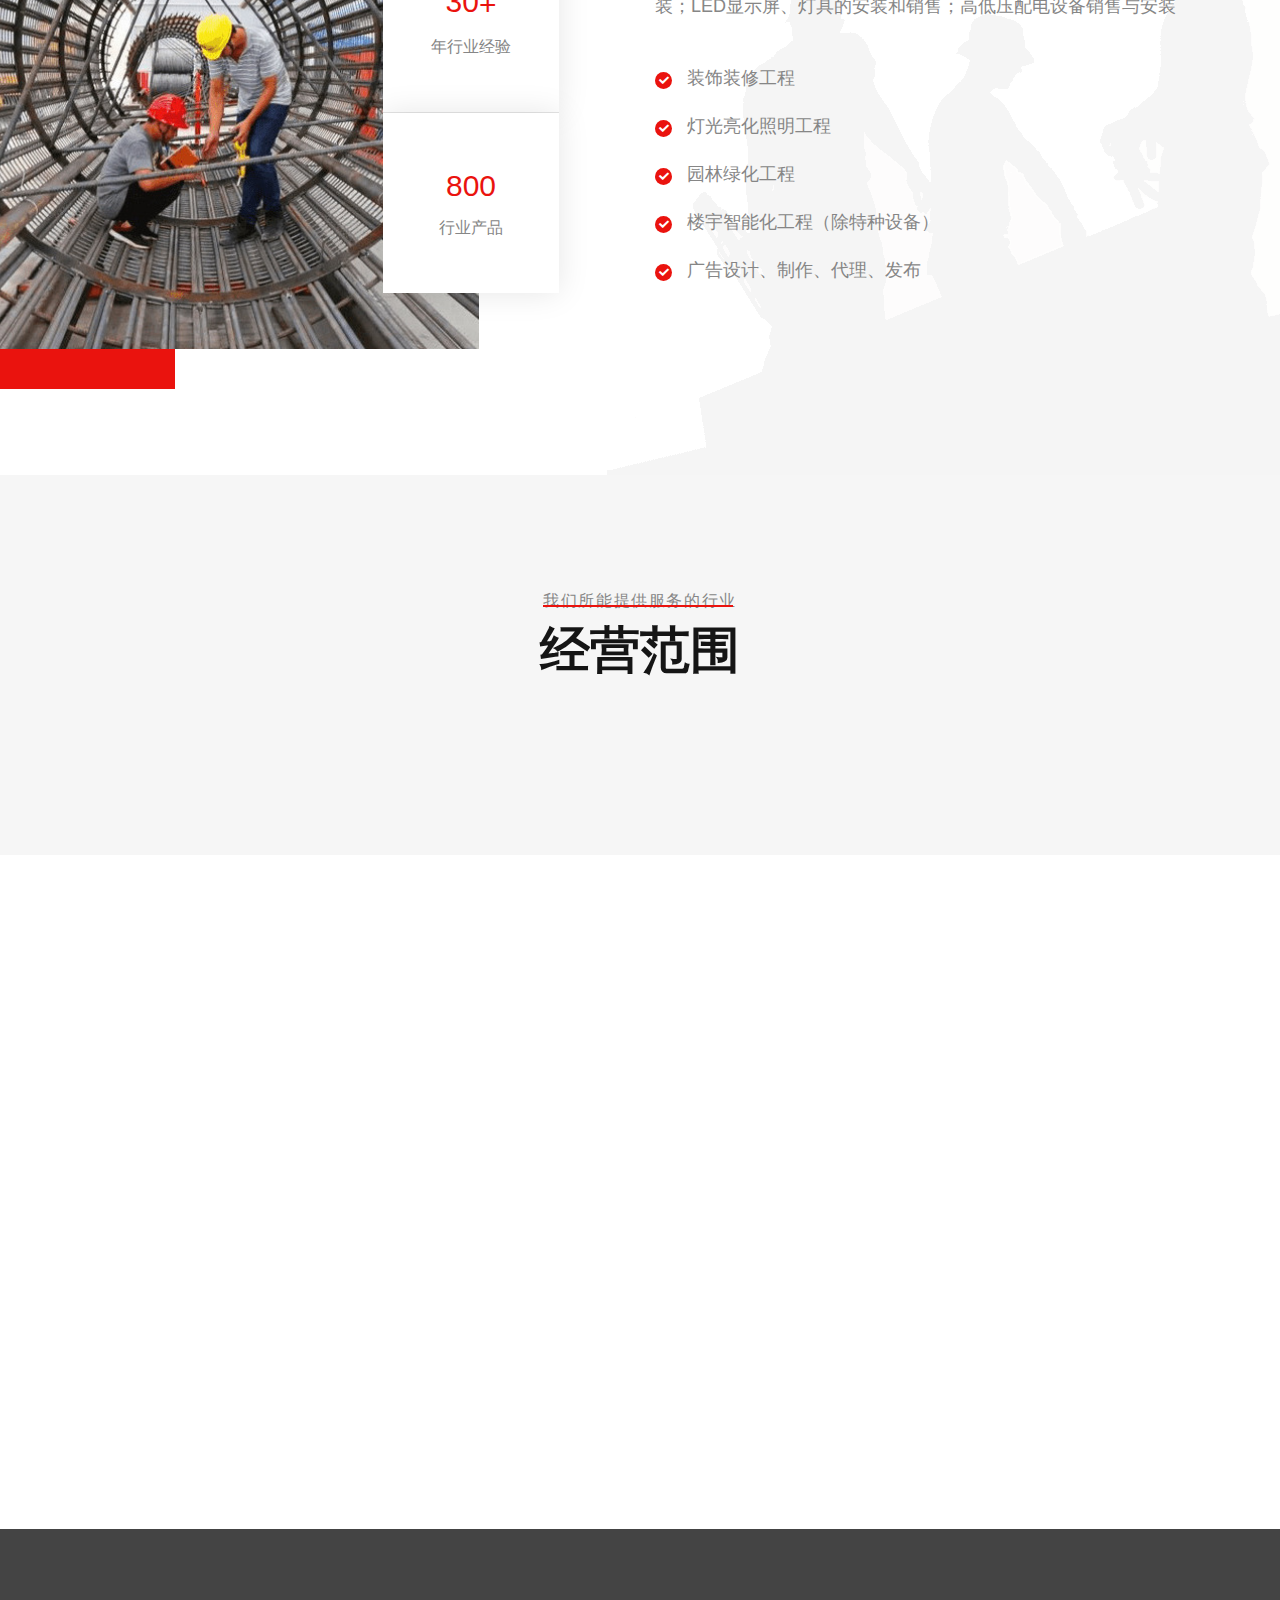
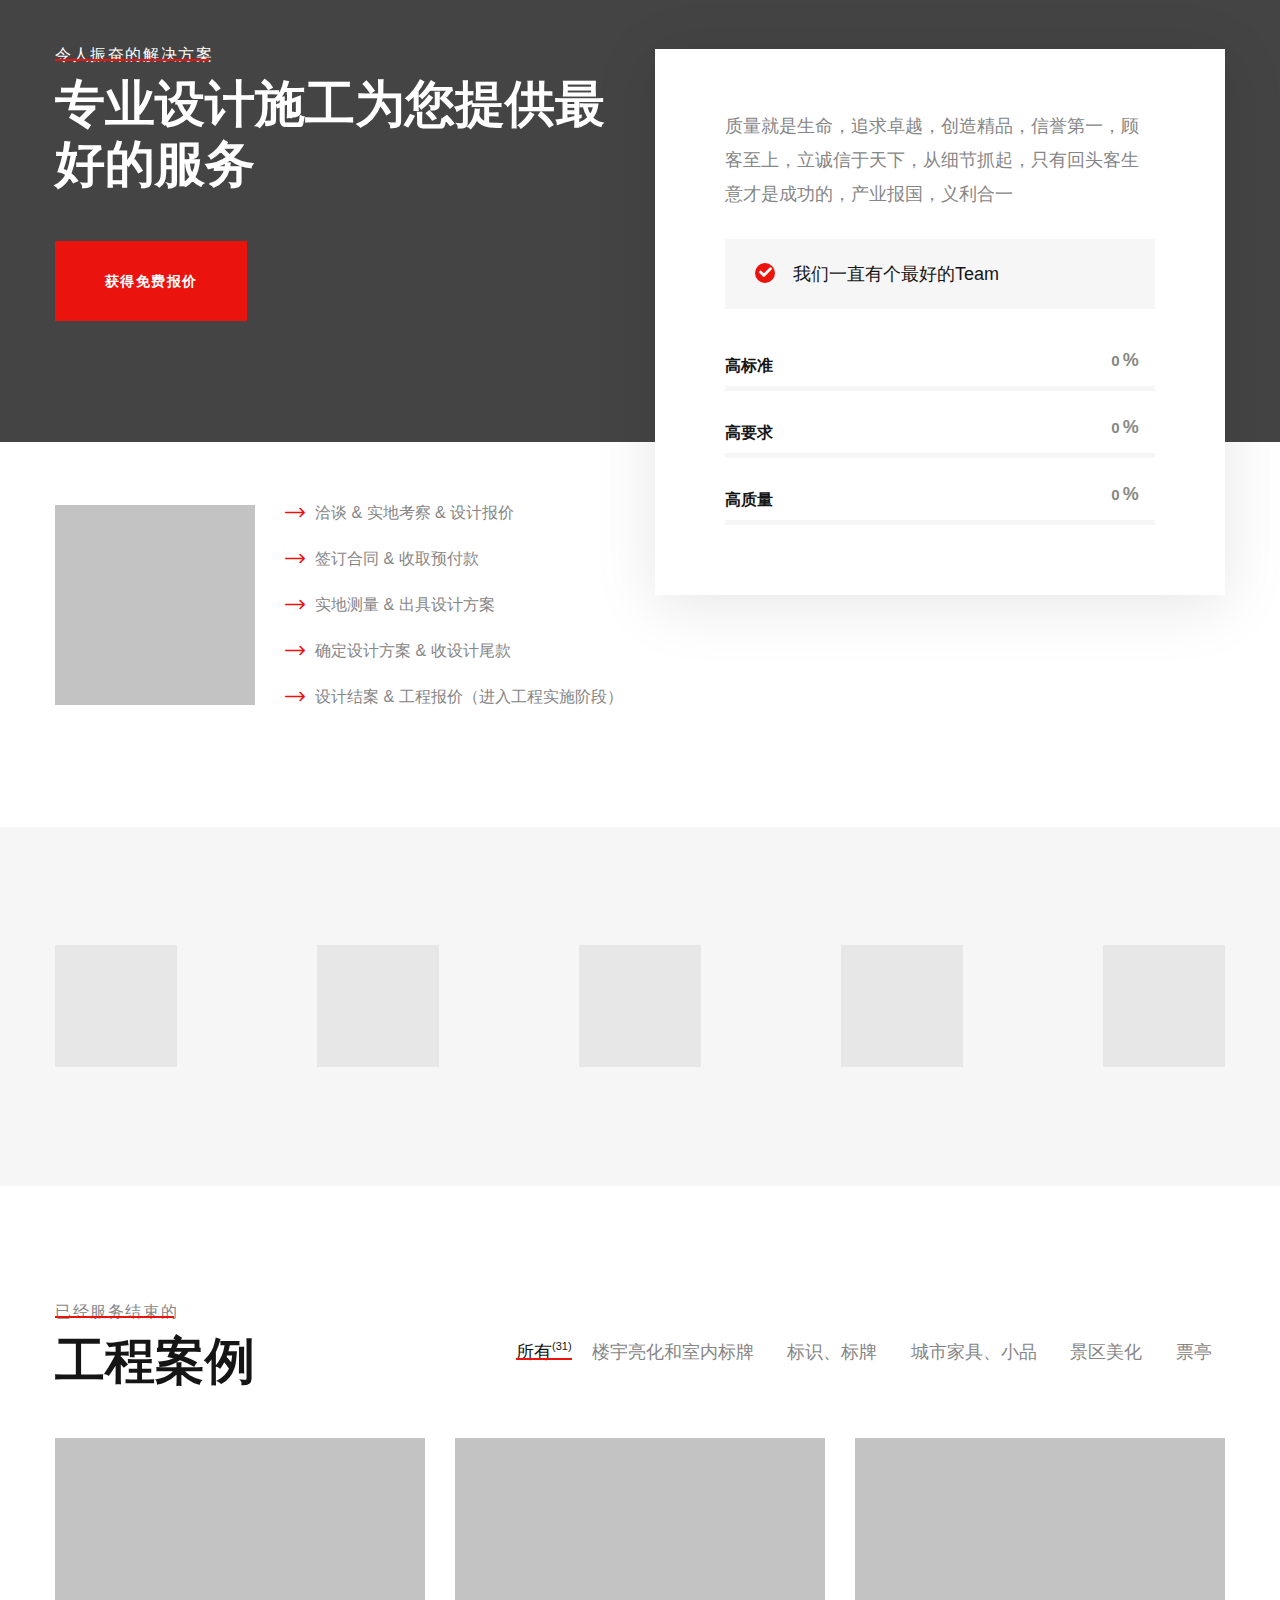
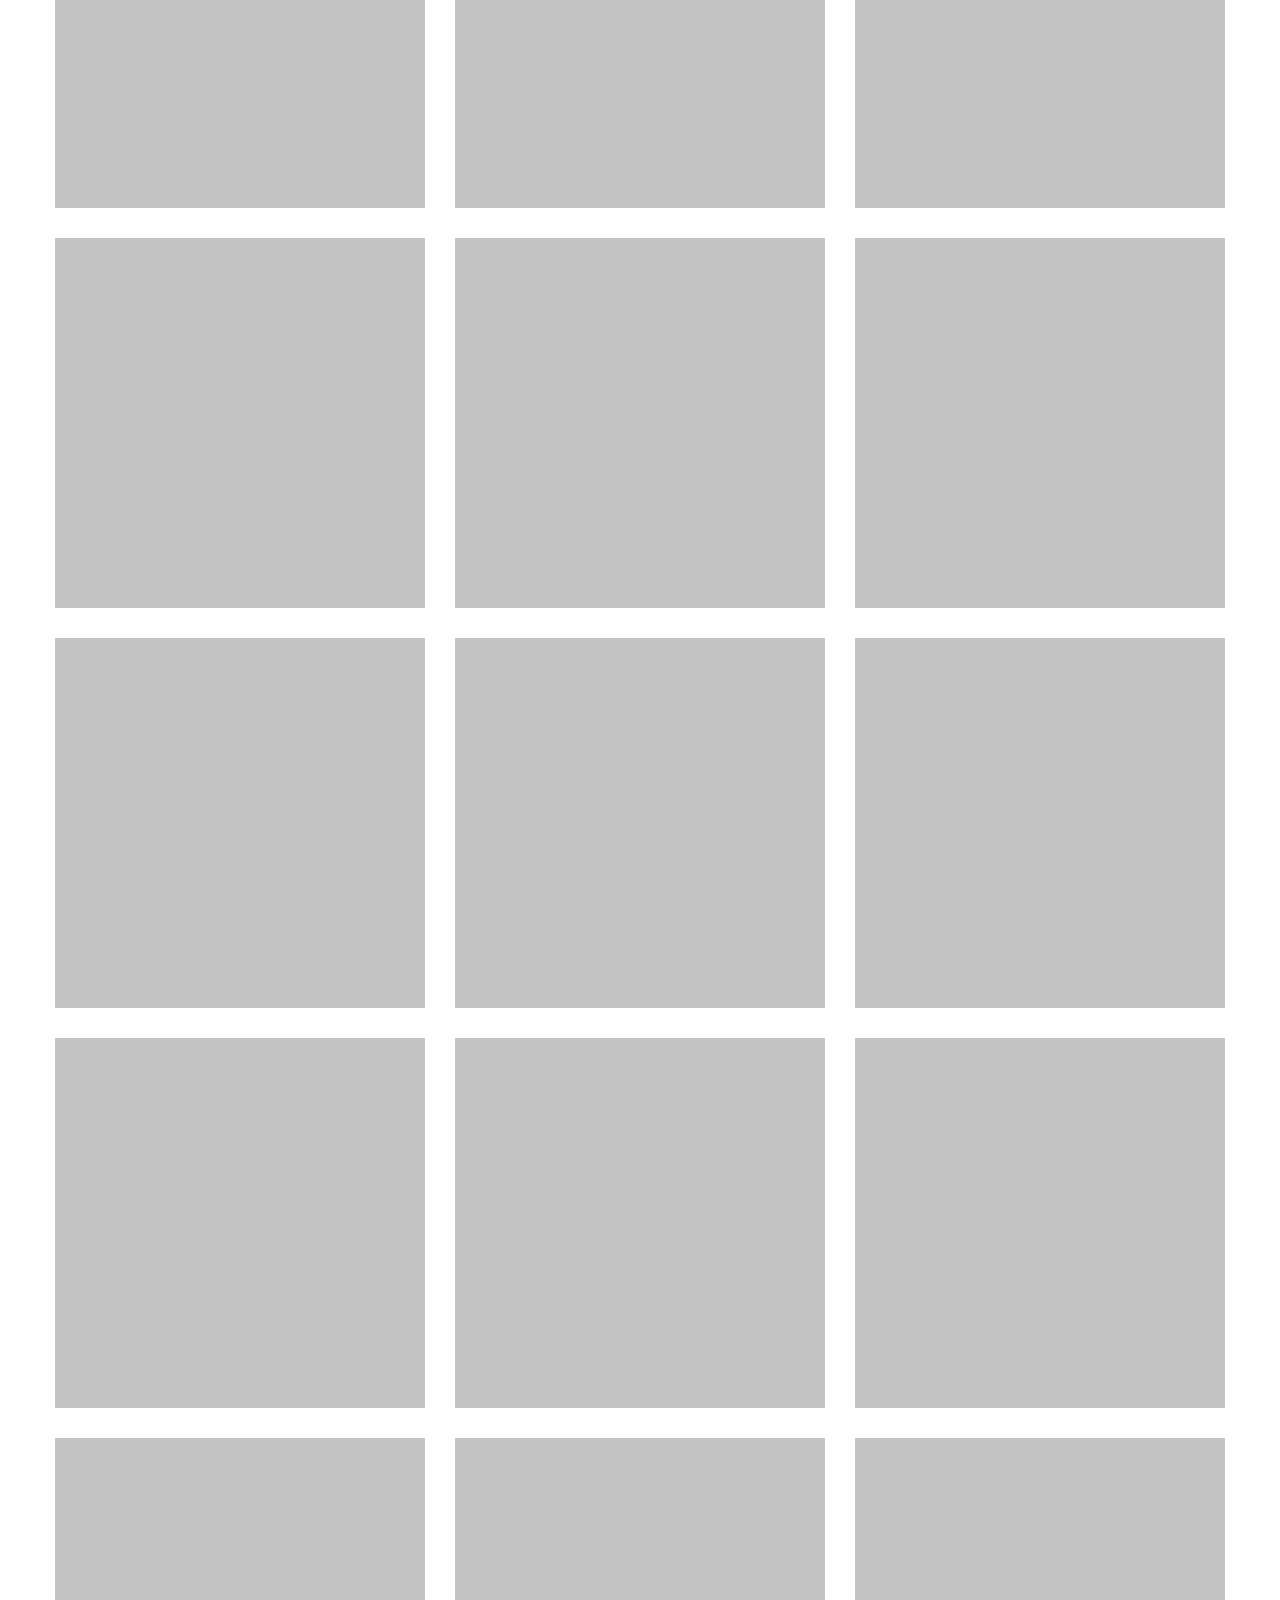
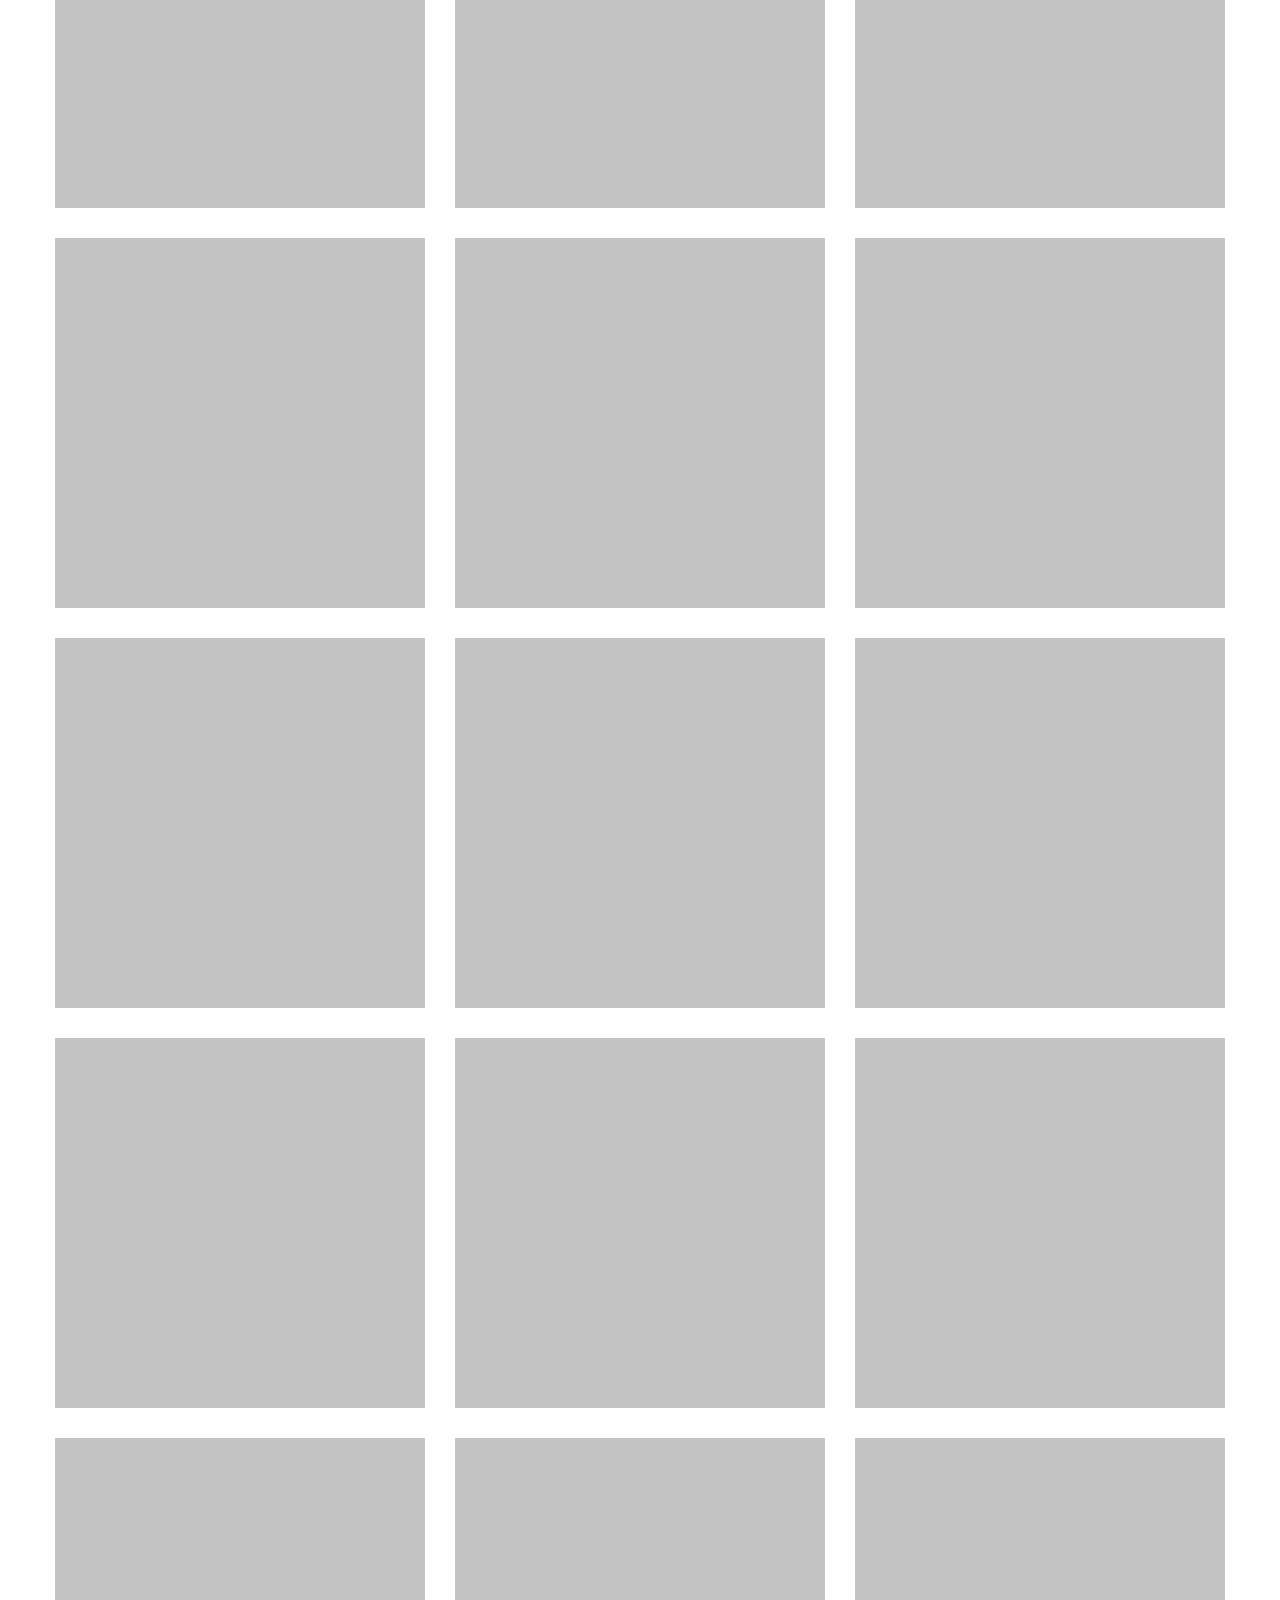
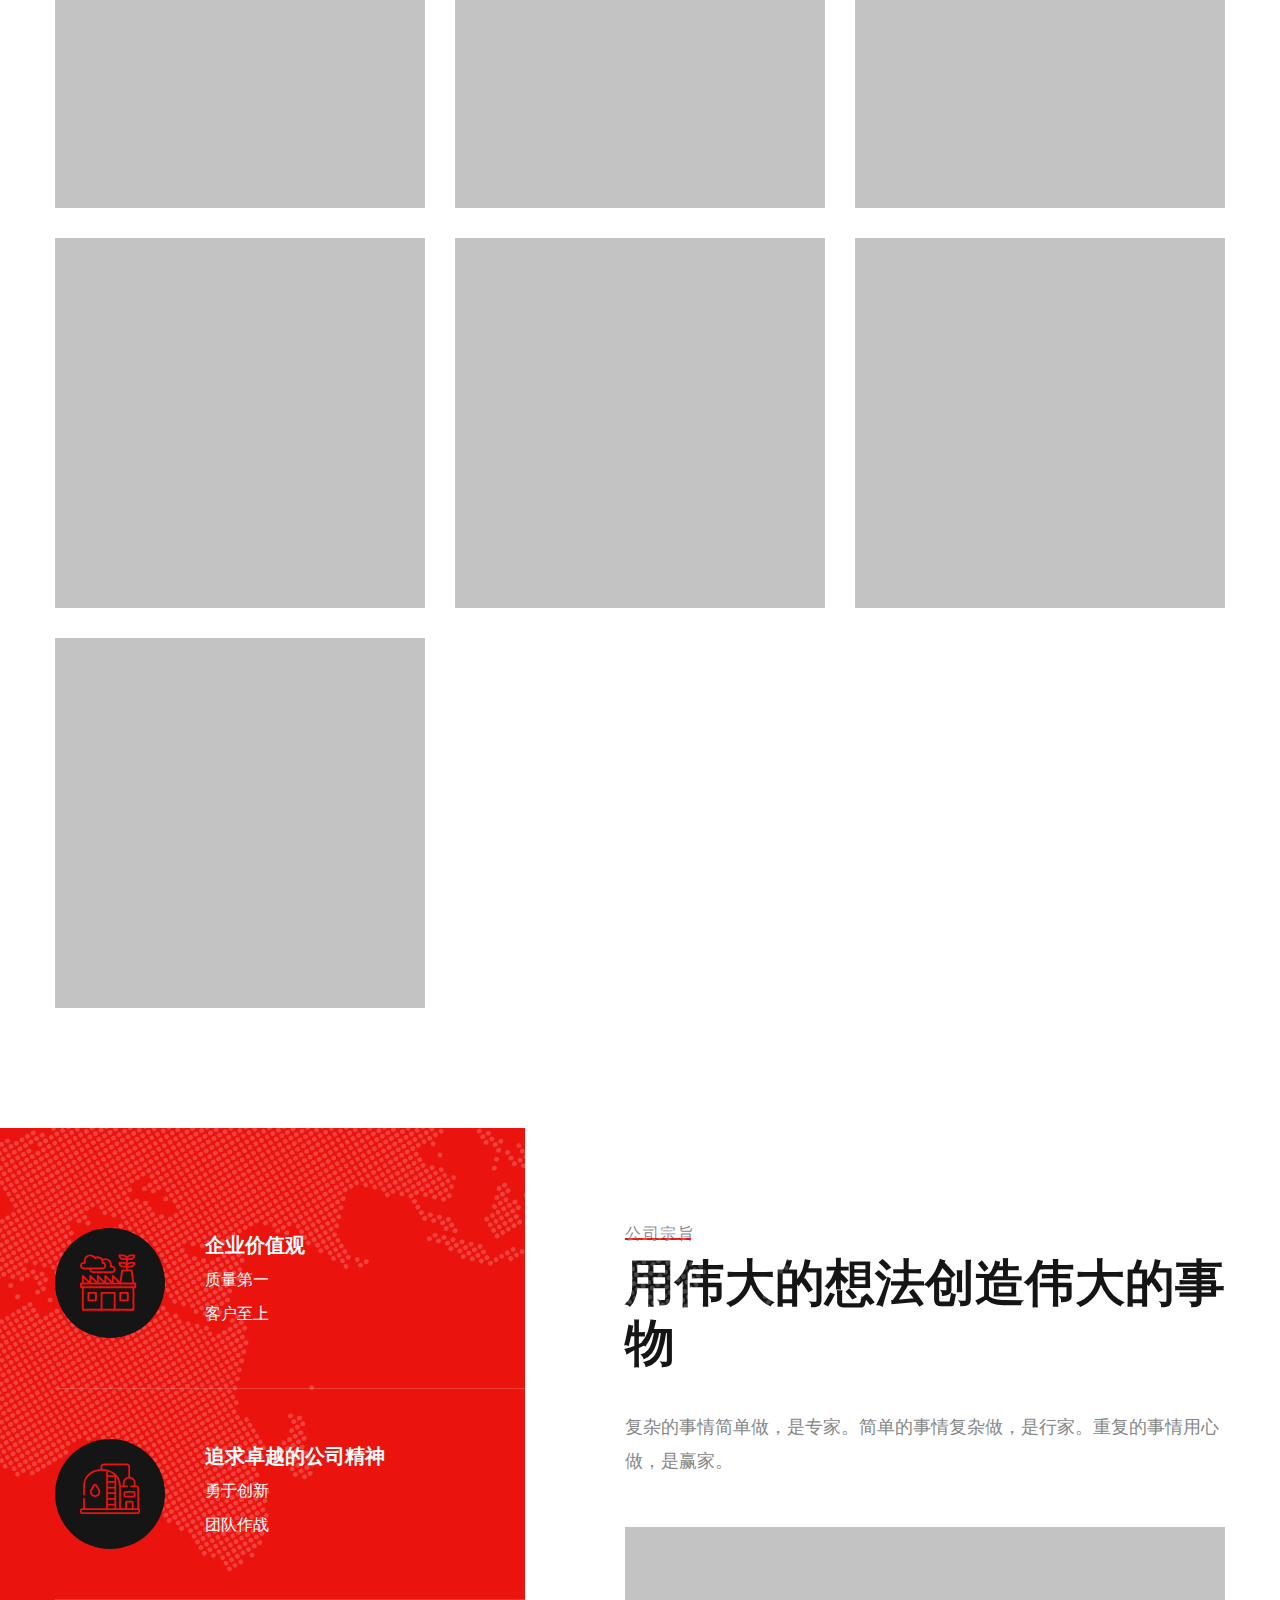
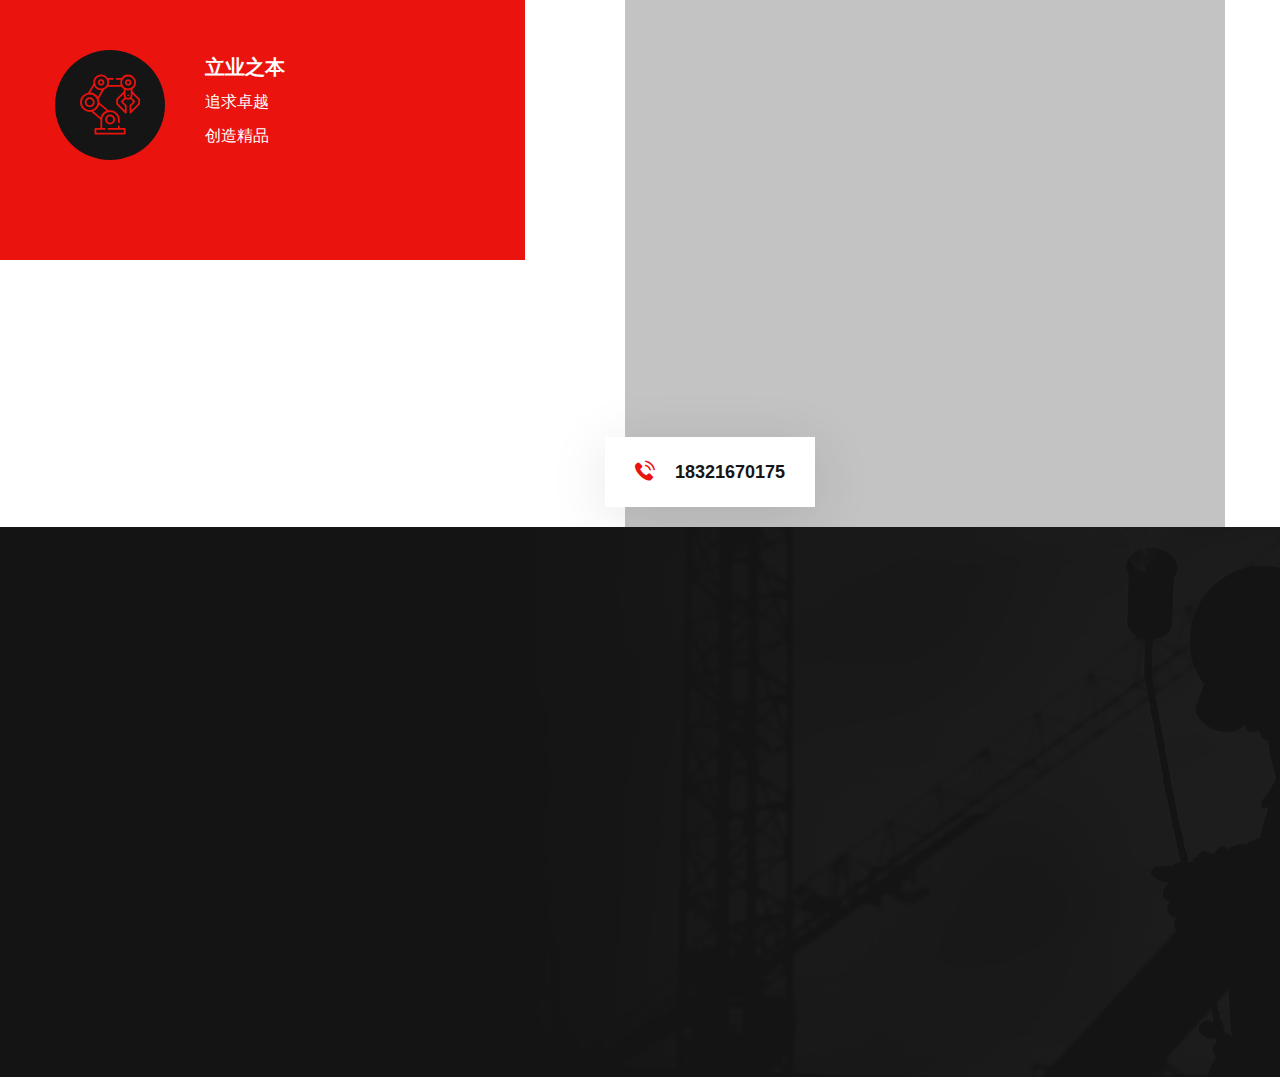
==== commit 2369eeb5: "图片更新" ====
--- a/index.html
+++ b/index.html
@@ -5,6 +5,7 @@
     <meta charset="UTF-8">
     <meta name="viewport" content="width=device-width, initial-scale=1.0">
     <meta http-equiv="X-UA-Compatible" content="ie=edge">
+    <meta name="referrer" content="no-referrer" />
     <title>西安宝象装饰工程有限公司</title>
     <link rel="shortcut icon" href="assets/images/favicons/favicon.ico">
     <link rel="shortcut icon" sizes="32x32" href="assets/images/favicons/favicon-32x32.ico">
@@ -729,7 +730,7 @@
                         <!--Projects One Single 标识、标牌-->
                         <div class="our_projects_one_single">
                             <div class="our_projects_one_image">
-                                <img class='lazy' data-original="assets/images/tinified/bsbp/1.jpg" alt="">                               
+                                <img class='lazy' data-original="assets/images/tinified/bsbp/1.png" alt="">                               
                                 <div class="our_projects_one_text">
                                     <h4>标识、标牌</h4>
                                 </div>
@@ -740,7 +741,7 @@
                         <!--Projects One Single 标识、标牌-->
                         <div class="our_projects_one_single">
                             <div class="our_projects_one_image">
-                                <img class='lazy' data-original="assets/images/tinified/bsbp/2.jpg" alt="">                               
+                                <img class='lazy' data-original="assets/images/tinified/bsbp/2.png" alt="">                               
                                 <div class="our_projects_one_text">
                                     <h4>标识、标牌</h4>
                                 </div>
@@ -751,7 +752,7 @@
                         <!--Projects One Single 标识、标牌-->
                         <div class="our_projects_one_single">
                             <div class="our_projects_one_image">
-                                <img class='lazy' data-original="assets/images/tinified/bsbp/3.jpg" alt="">                               
+                                <img class='lazy' data-original="assets/images/tinified/bsbp/3.png" alt="">                               
                                 <div class="our_projects_one_text">
                                     <h4>标识、标牌</h4>
                                 </div>
@@ -762,7 +763,7 @@
                         <!--Projects One Single 标识、标牌-->
                         <div class="our_projects_one_single">
                             <div class="our_projects_one_image">
-                                <img class='lazy' data-original="assets/images/tinified/bsbp/4.jpg" alt="">                               
+                                <img class='lazy' data-original="assets/images/tinified/bsbp/4.png" alt="">                               
                                 <div class="our_projects_one_text">
                                     <h4>标识、标牌</h4>
                                 </div>
@@ -773,7 +774,7 @@
                         <!--Projects One Single 标识、标牌-->
                         <div class="our_projects_one_single">
                             <div class="our_projects_one_image">
-                                <img class='lazy' data-original="assets/images/tinified/bsbp/5.jpg" alt="">                               
+                                <img class='lazy' data-original="assets/images/tinified/bsbp/5.png" alt="">                               
                                 <div class="our_projects_one_text">
                                     <h4>标识、标牌</h4>
                                 </div>
@@ -785,6 +786,17 @@
                         <div class="our_projects_one_single">
                             <div class="our_projects_one_image">
                                 <img class='lazy' data-original="assets/images/tinified/bsbp/6.jpg" alt="">                               
+                                <div class="our_projects_one_text">
+                                    <h4>标识、标牌</h4>
+                                </div>
+                            </div>
+                        </div>
+                    </div>
+                    <div class="col-xl-4 col-lg-4 col-md-6 filter-item bsbp">
+                        <!--Projects One Single 标识、标牌-->
+                        <div class="our_projects_one_single">
+                            <div class="our_projects_one_image">
+                                <img class='lazy' data-original="assets/images/tinified/bsbp/7.jpg" alt="">                               
                                 <div class="our_projects_one_text">
                                     <h4>标识、标牌</h4>
                                 </div>
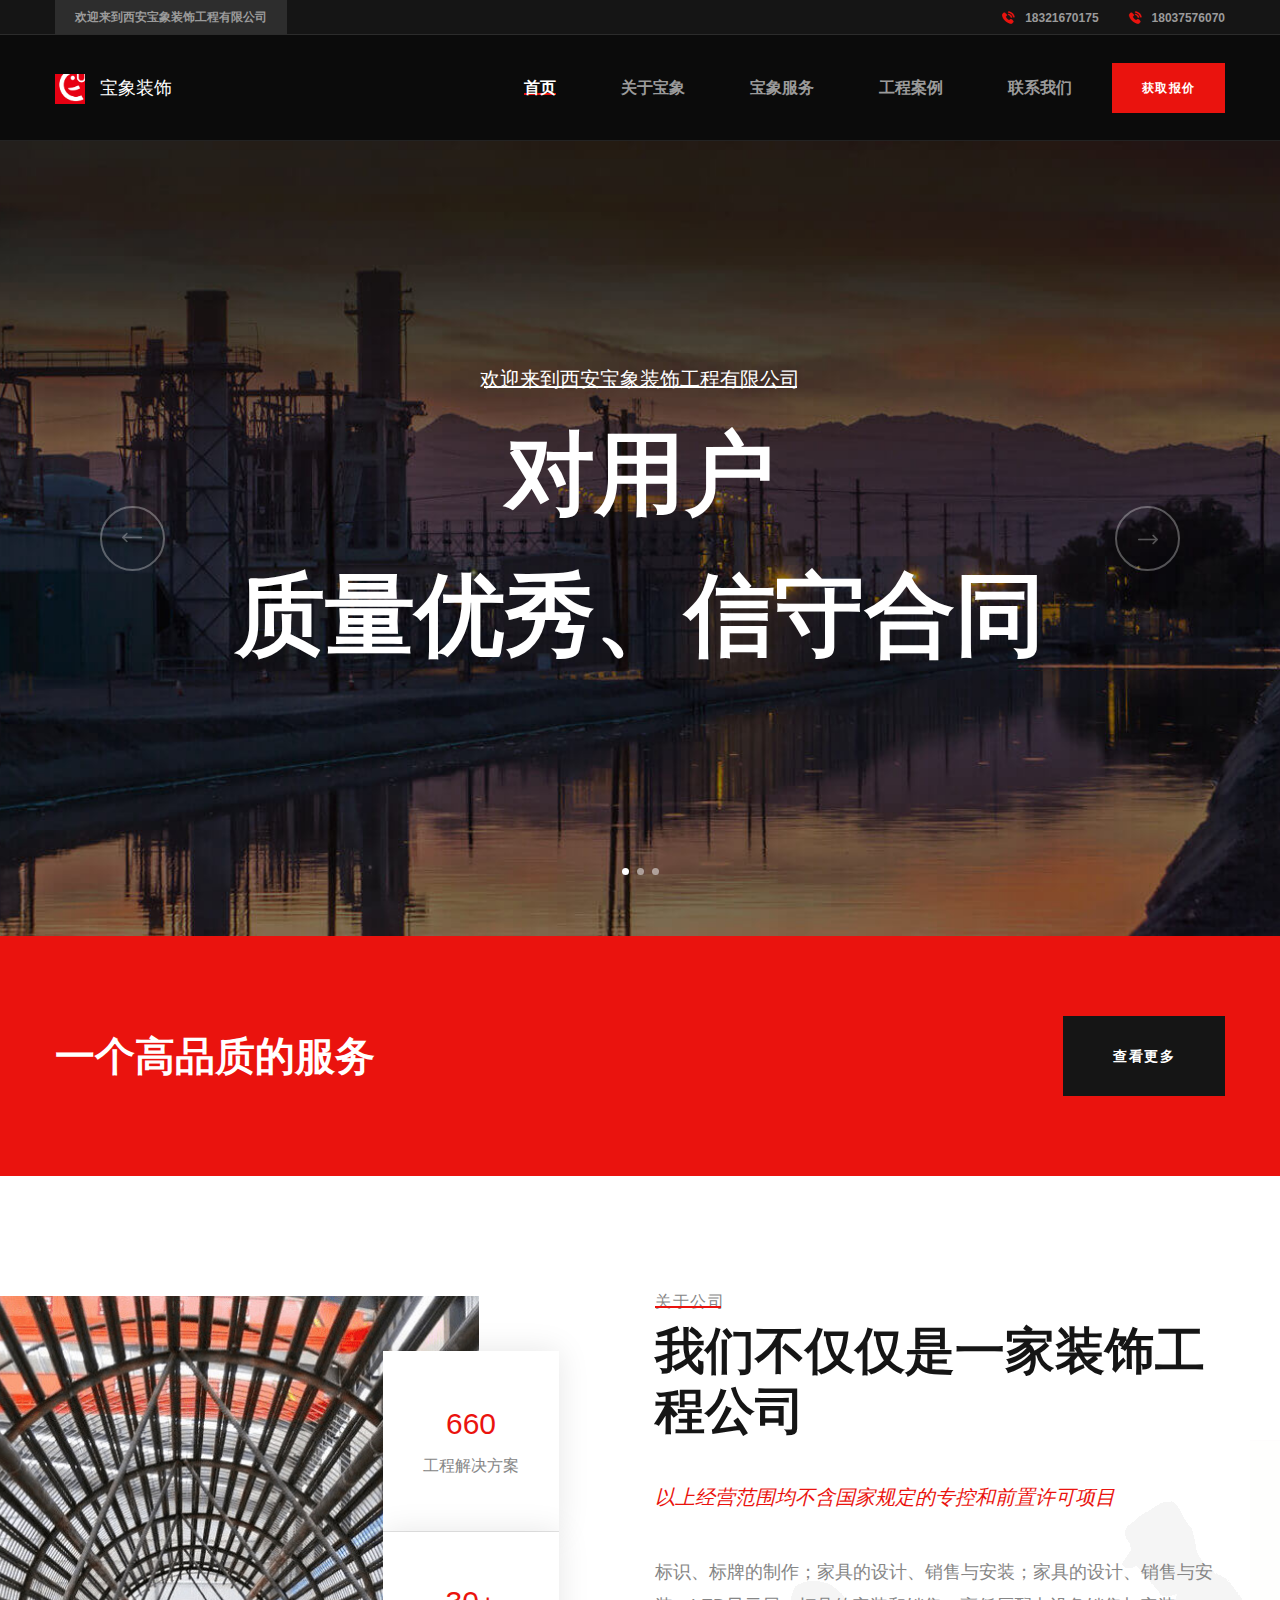
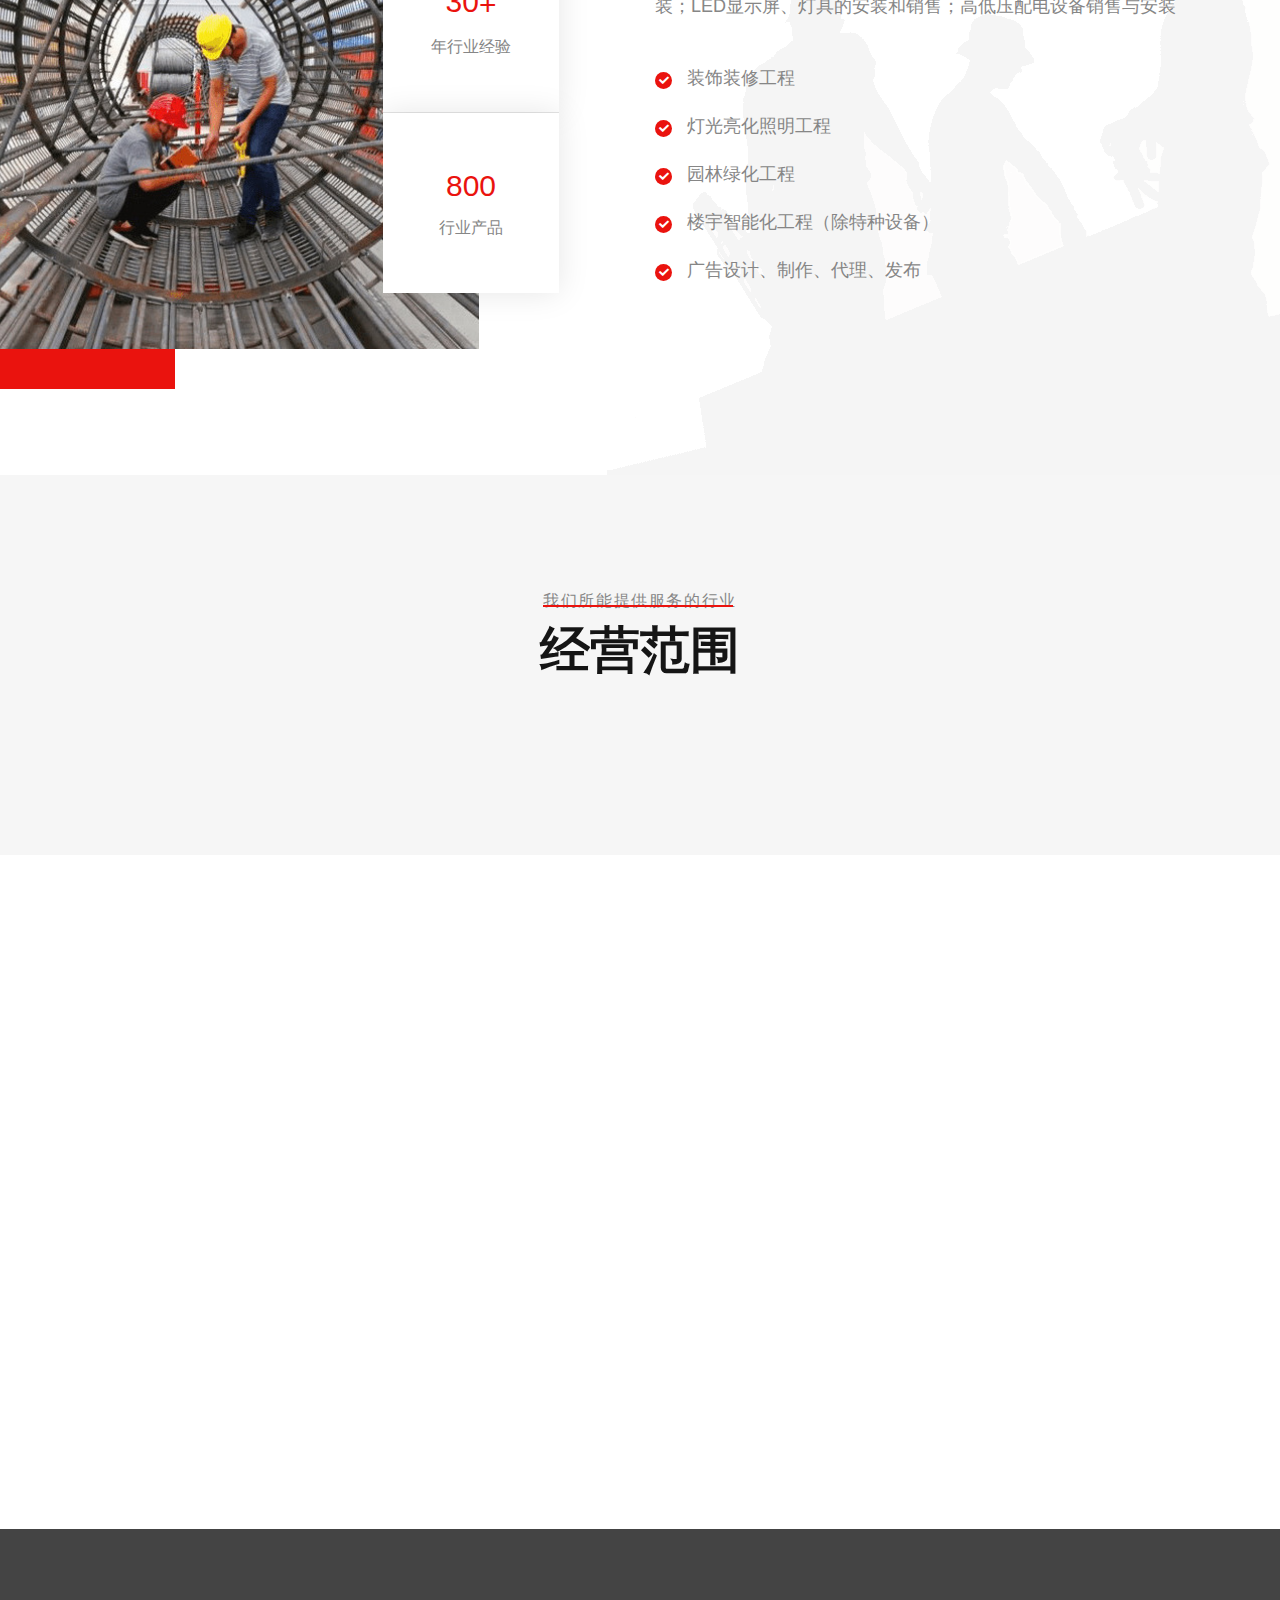
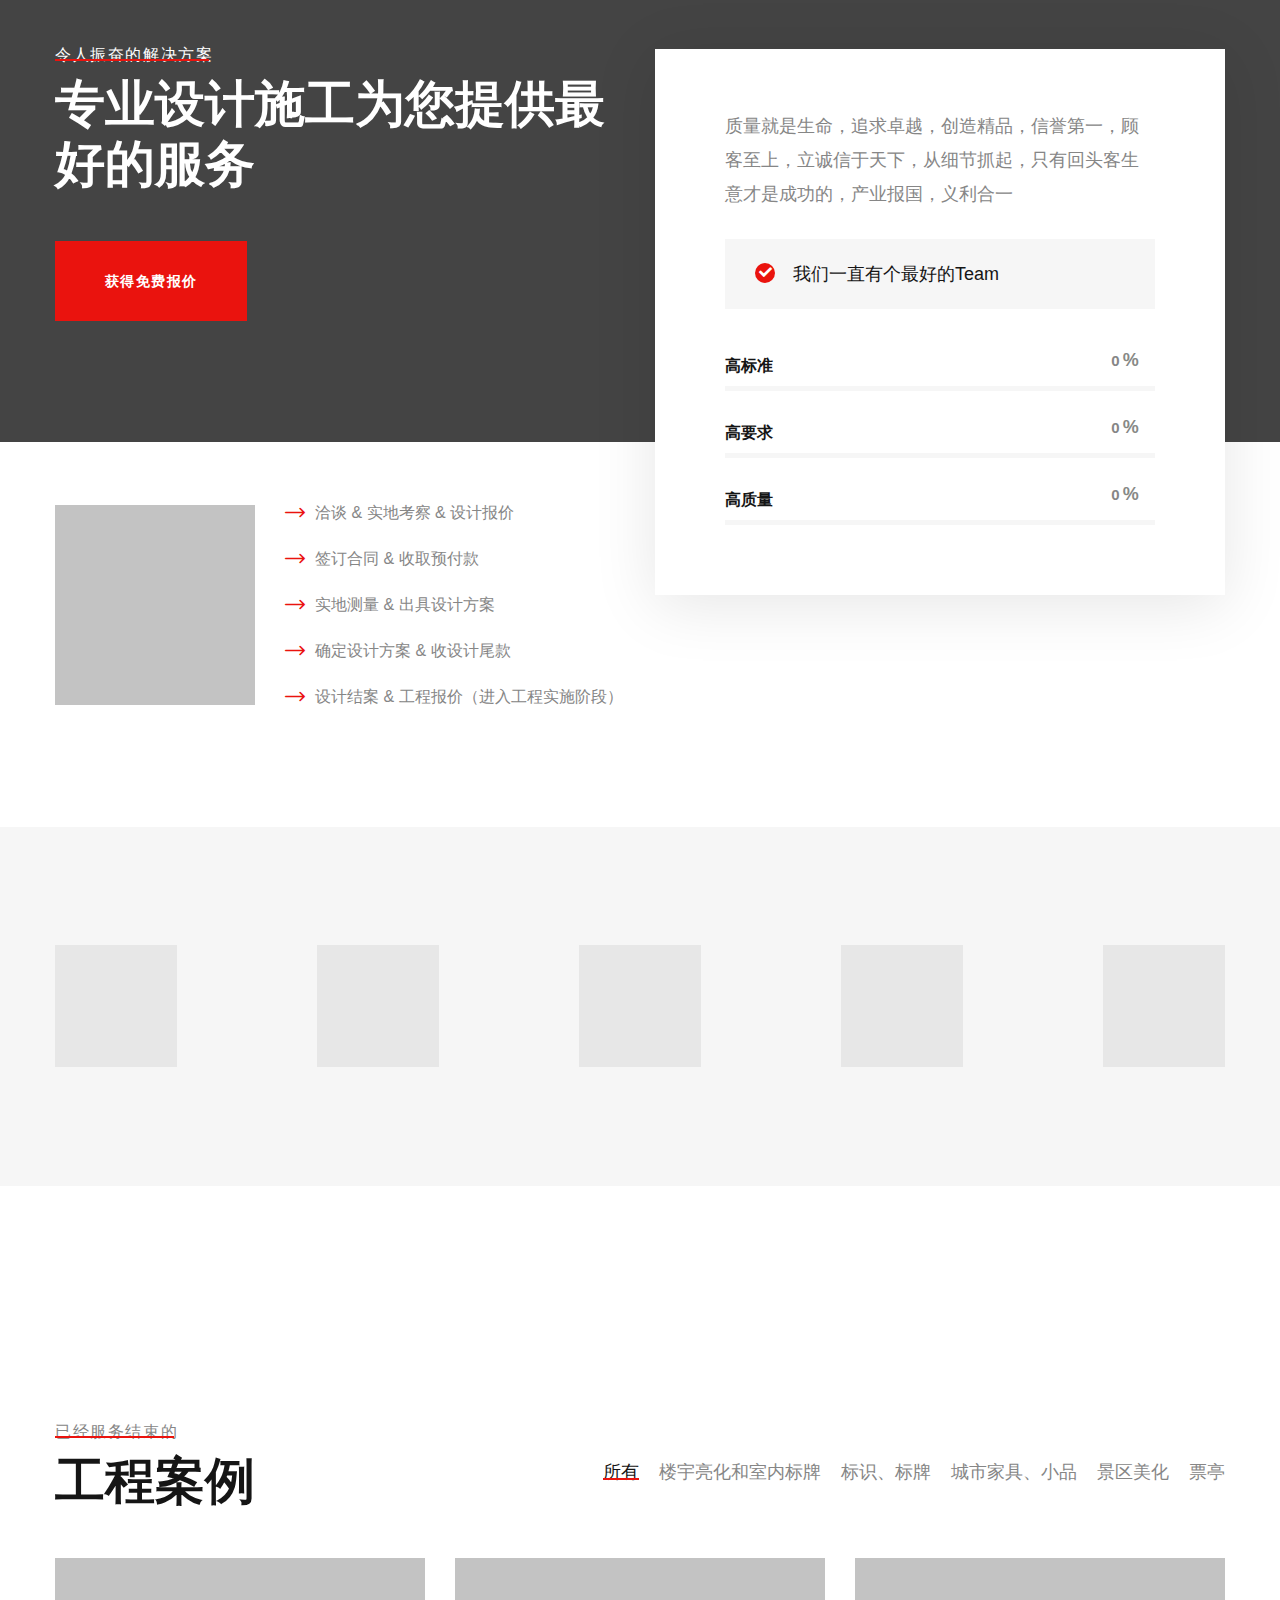
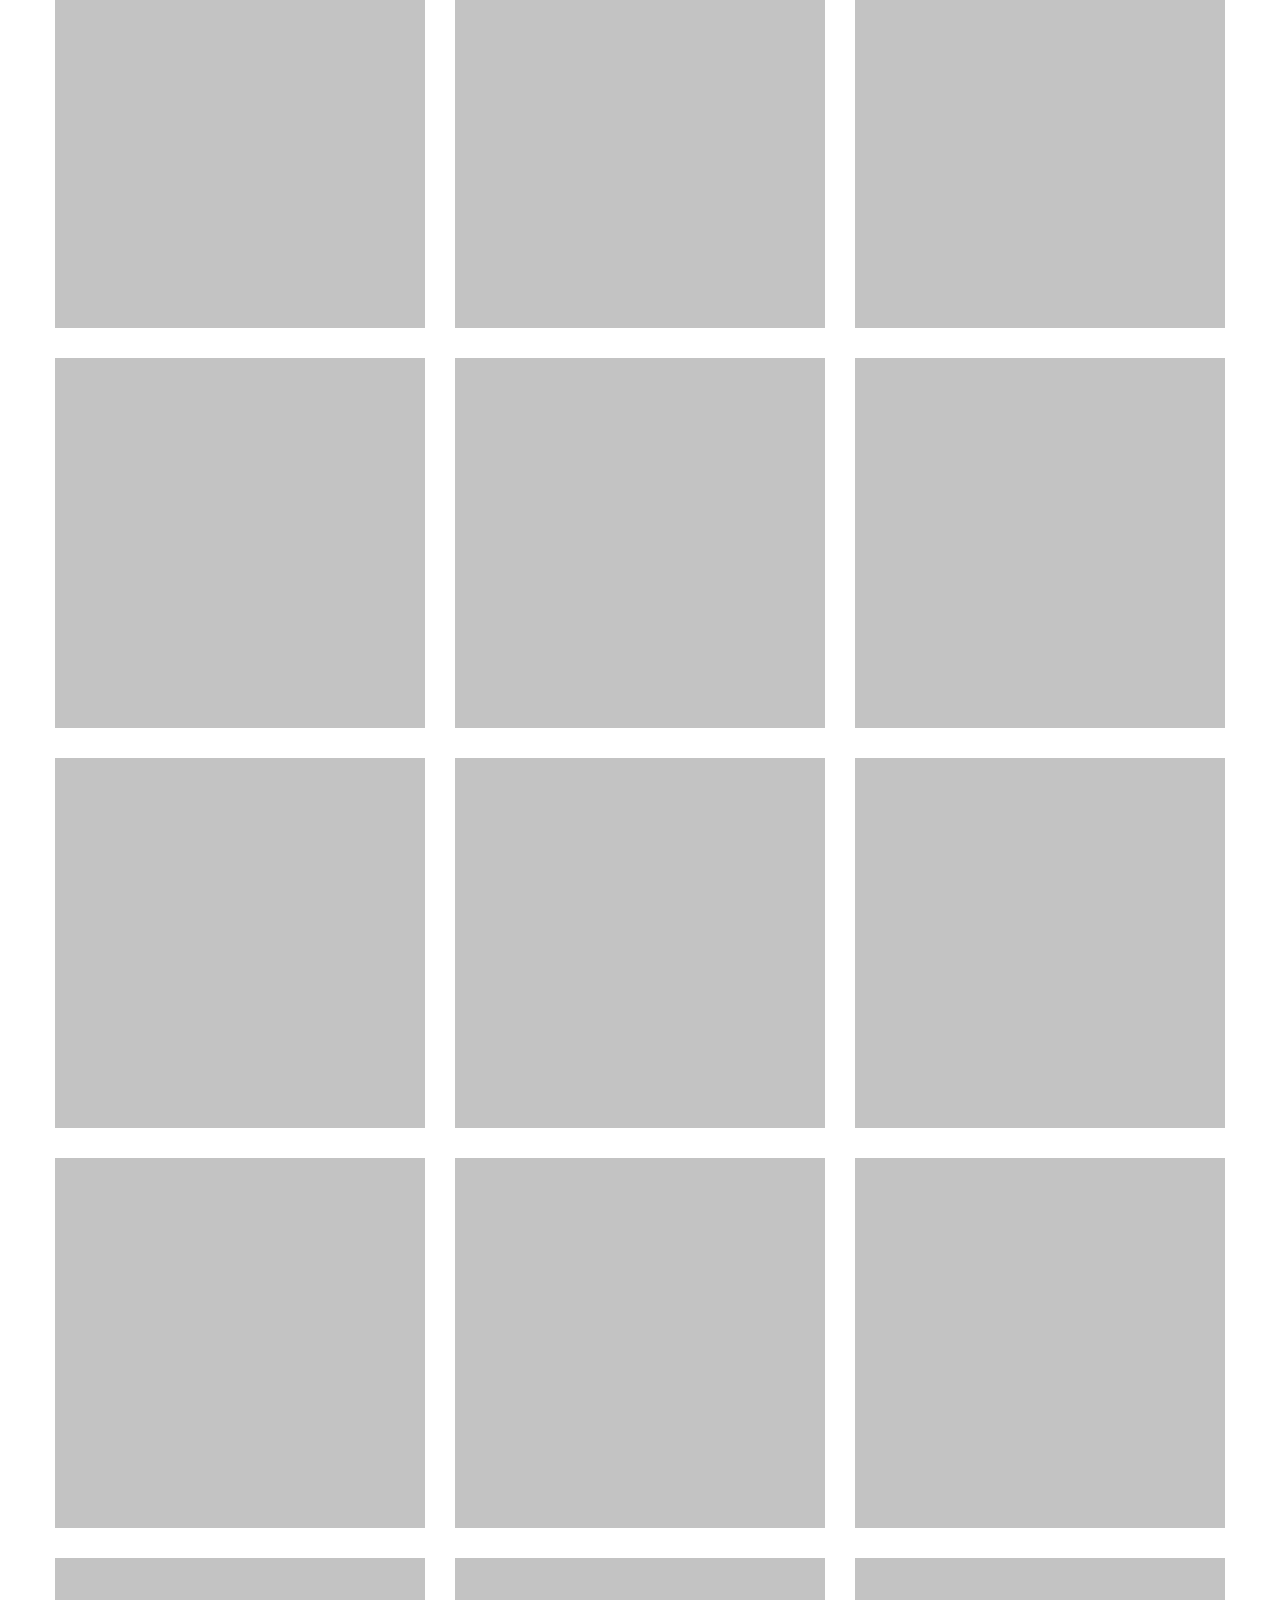
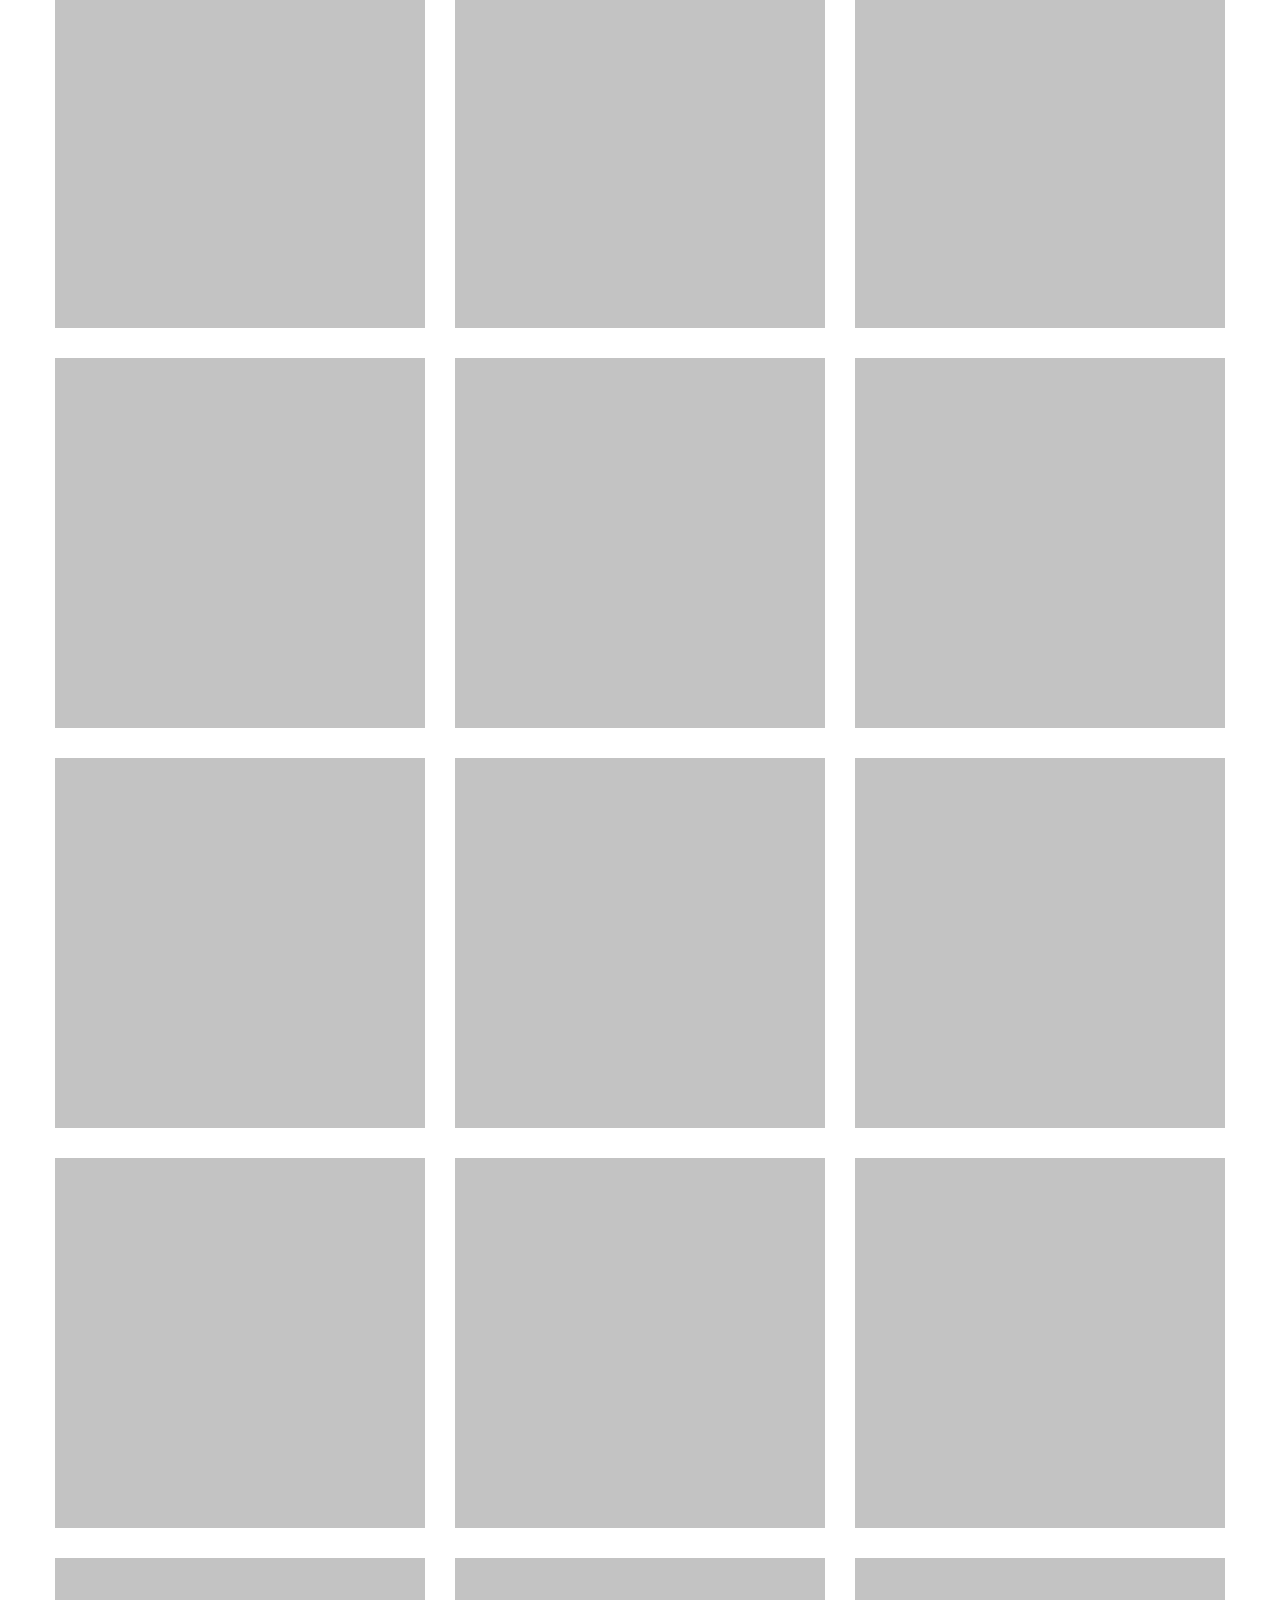
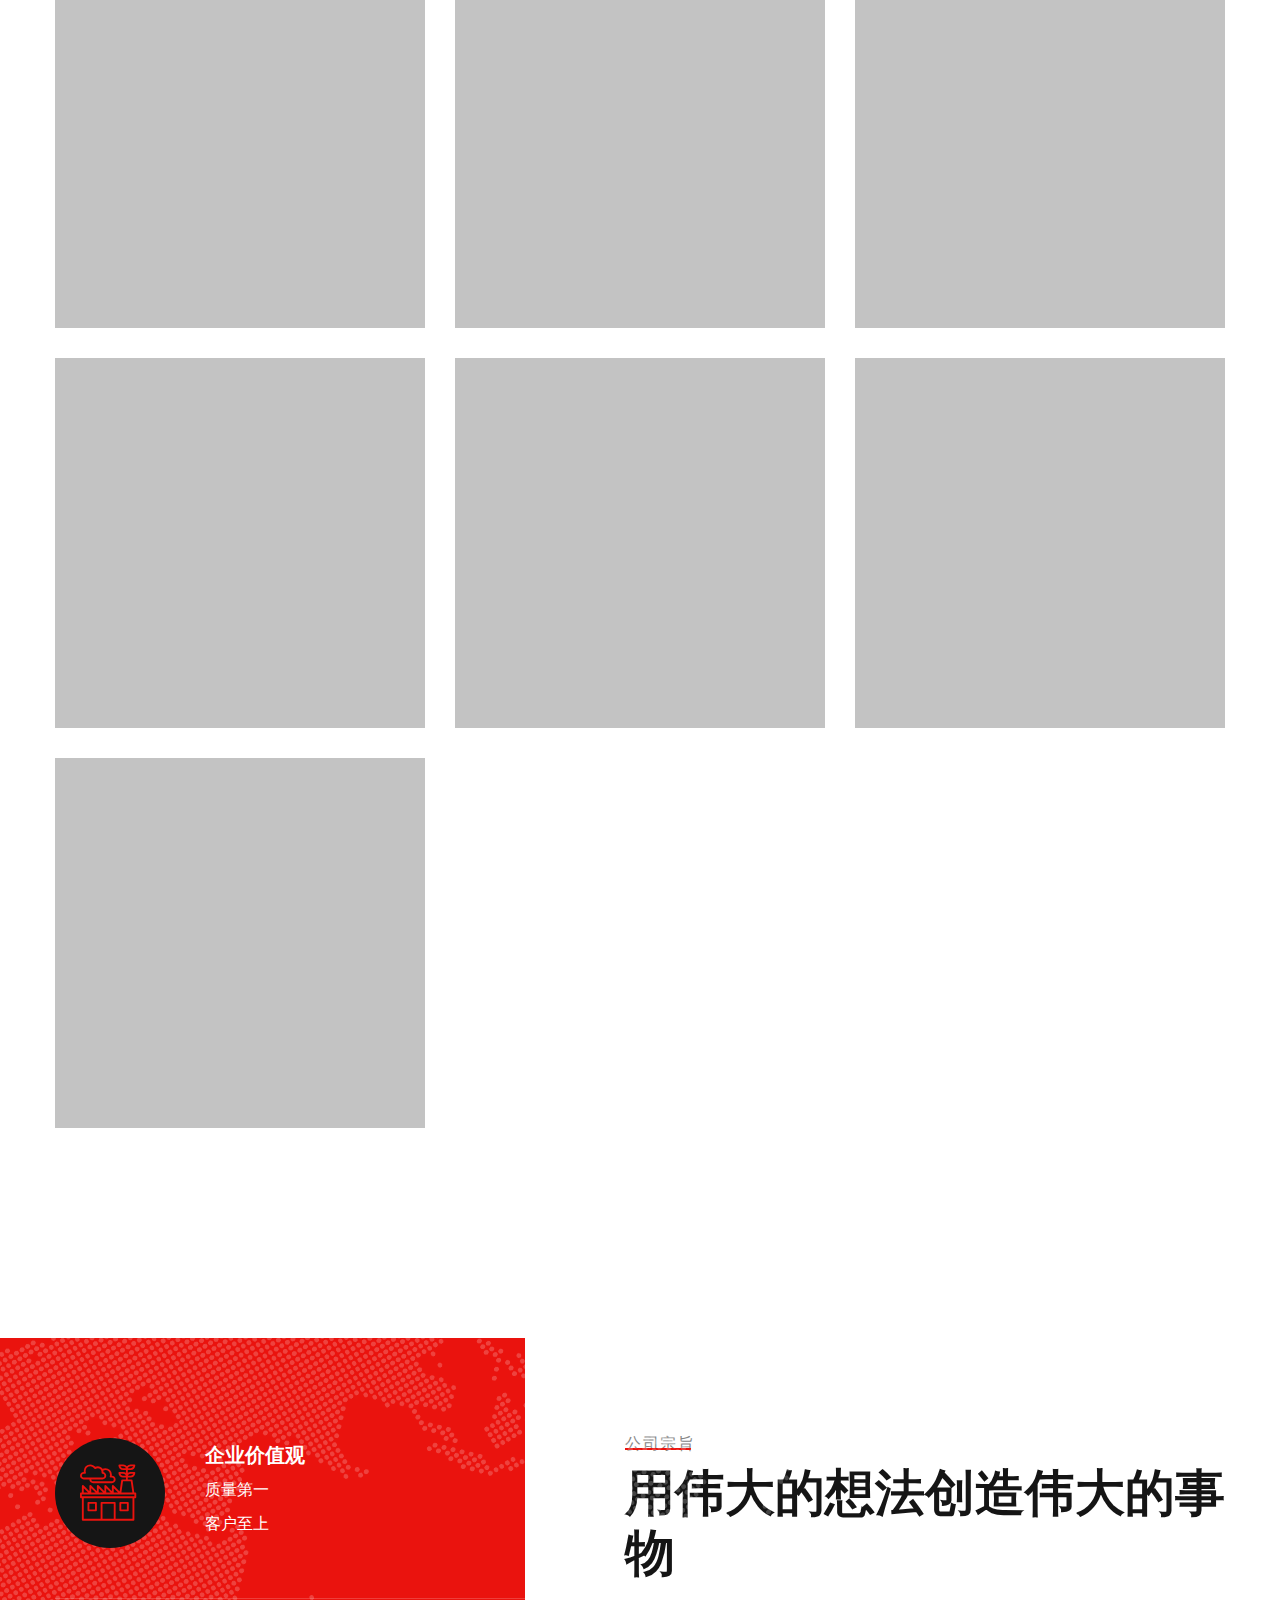
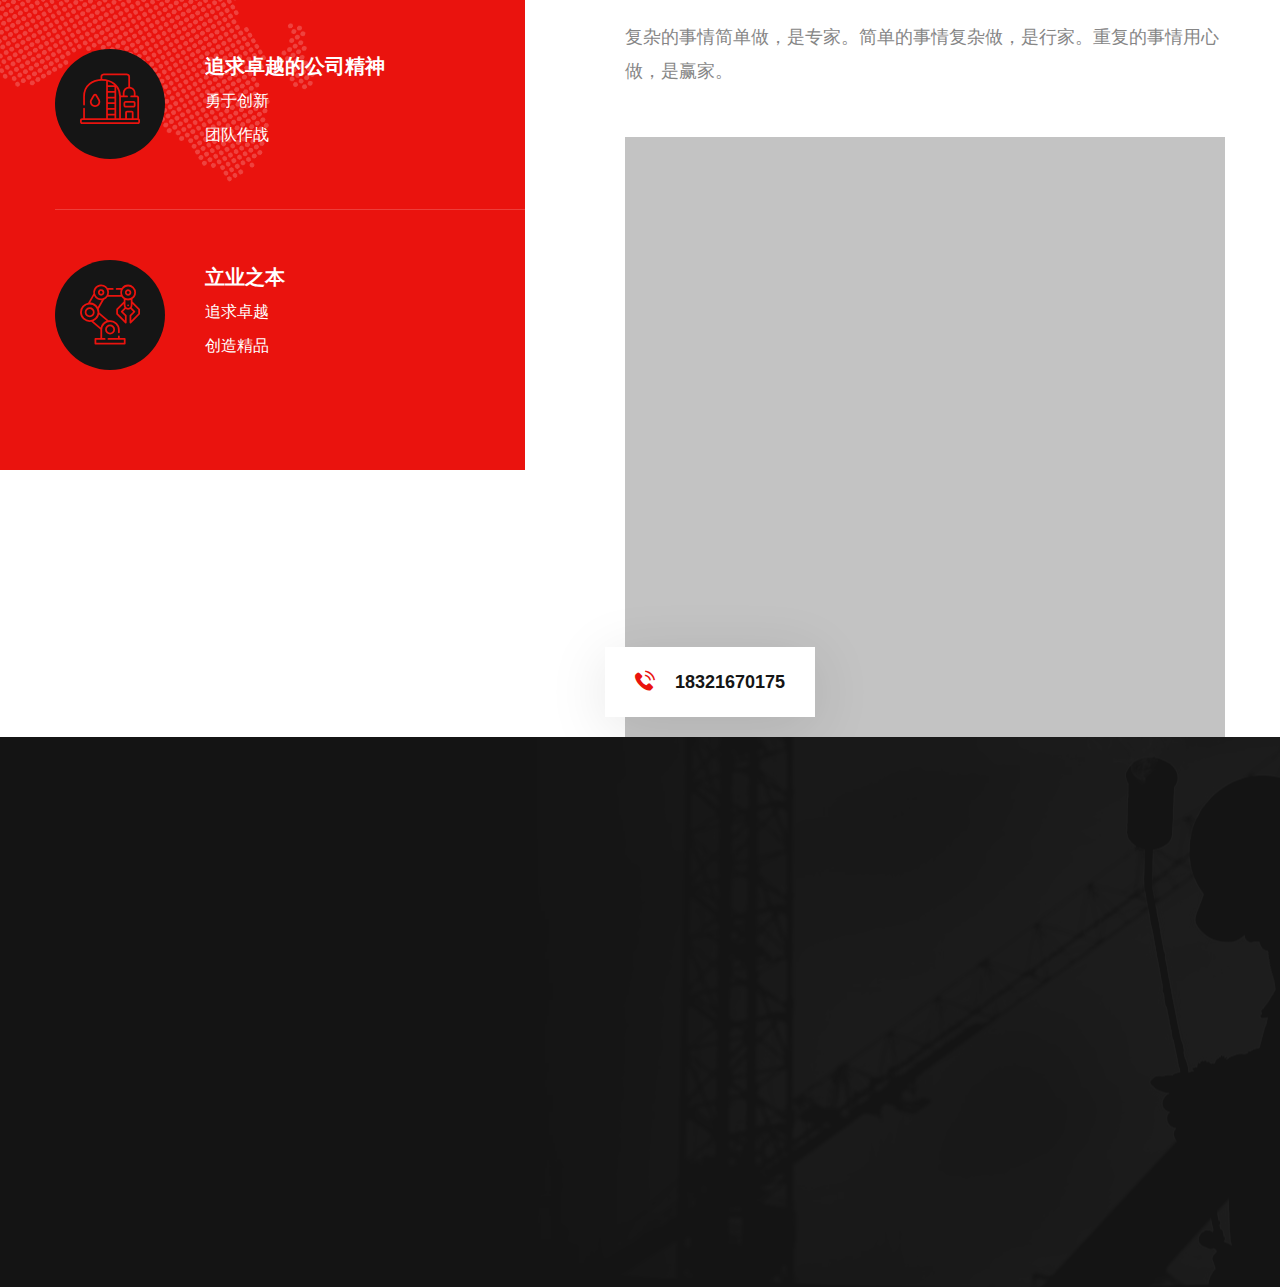
==== commit 31dab54f: "增加预览 去除loading" ====
--- a/index.html
+++ b/index.html
@@ -32,13 +32,13 @@
     <!-- Template styles -->
     <link rel="stylesheet" href="assets/css/style.css">
     <link rel="stylesheet" href="assets/css/responsive.css">
-
+    <link rel="stylesheet" href="assets/css//viewer.min.css">
 </head>
 
 <body>
 
-    <div class="preloader">
-        <img src="assets/images/loader.png" class="preloader__image" alt="">    </div><!-- /.preloader -->
+    <!-- <div class="preloader">
+        <img src="assets/images/loader.png" class="preloader__image" alt="">    </div> -->
 
     <div class="page-wrapper">
 
@@ -498,379 +498,8 @@
         </section>
 
         <!--Projects One Start-->
-        <section class="our_projects_one">
-            <div class="container">
-                <div class="row">
-                    <div class="col-xl-4">
-                        <div class="block-title text-left">
-                            <h4>已经服务结束的</h4>
-                            <h2>工程案例</h2>
-                        </div>
-                    </div>
-                    <div class="col-xl-8">
-                        <ul class="project-filter style1 post-filter has-dynamic-filters-counter list-unstyled">
-                            <li data-filter=".filter-item" class="active"><span class="filter-text">所有</span></li>
-                            <li data-filter=".lylhhsnbp"><span class="filter-text">楼宇亮化和室内标牌</span></li>
-                            <li data-filter=".bsbp"><span class="filter-text">标识、标牌</span></li>
-                            <li data-filter=".csjuxp"><span class="filter-text">城市家具、小品</span></li>
-                            <!-- <li data-filter=".ggcj"><span class="filter-text">钢构车间</span></li> -->
-                            <!-- <li data-filter=".jtss"><span class="filter-text">交通设施</span></li> -->
-                            <li data-filter=".jqmh"><span class="filter-text">景区美化</span></li>
-                            <!-- <li data-filter=".lylh"><span class="filter-text">楼宇亮化</span></li> -->
-                            <li data-filter=".pt"><span class="filter-text">票亭</span></li>
-                            
-                            <!-- <li data-filter=".cons"><span class="filter-text last-pd-none">Construction</span></li> -->
-                        </ul>
-                    </div>
-                </div>
-                <div class="row filter-layout masonary-layout">
-                    <div class="col-xl-4 col-lg-4 col-md-6 filter-item jqmh">
-                        <!--Projects One Single 景区美化-->
-                        <div class="our_projects_one_single">
-                            <div class="our_projects_one_image">
-                                <img class='lazy' data-original="assets/images/tinified/jqmh/1.jpg" alt="">                               
-                                <div class="our_projects_one_text">
-                                    <h4>景区美化</h4>
-                                </div>
-                            </div>
-                        </div>
-                    </div>
-                    <div class="col-xl-4 col-lg-4 col-md-6 filter-item jqmh">
-                        <!--Projects One Single 景区美化-->
-                        <div class="our_projects_one_single">
-                            <div class="our_projects_one_image">
-                                <img class='lazy' data-original="assets/images/tinified/jqmh/2.jpg" alt="">                               
-                                <div class="our_projects_one_text">
-                                    <h4>景区美化</h4>
-                                </div>
-                            </div>
-                        </div>
-                    </div>
-                    <div class="col-xl-4 col-lg-4 col-md-6 filter-item jqmh">
-                        <!--Projects One Single 景区美化-->
-                        <div class="our_projects_one_single">
-                            <div class="our_projects_one_image">
-                                <img class='lazy' data-original="assets/images/tinified/jqmh/3.jpg" alt="">                               
-                                <div class="our_projects_one_text">
-                                    <h4>景区美化</h4>
-                                </div>
-                            </div>
-                        </div>
-                    </div>
-                    <div class="col-xl-4 col-lg-4 col-md-6 filter-item jqmh">
-                        <!--Projects One Single 景区美化-->
-                        <div class="our_projects_one_single">
-                            <div class="our_projects_one_image">
-                                <img class='lazy' data-original="assets/images/tinified/jqmh/4.jpg" alt="">                               
-                                <div class="our_projects_one_text">
-                                    <h4>景区美化</h4>
-                                </div>
-                            </div>
-                        </div>
-                    </div>
-                    <div class="col-xl-4 col-lg-4 col-md-6 filter-item jqmh">
-                        <!--Projects One Single 景区美化-->
-                        <div class="our_projects_one_single">
-                            <div class="our_projects_one_image">
-                                <img class='lazy' data-original="assets/images/tinified/jqmh/5.jpg" alt="">                               
-                                <div class="our_projects_one_text">
-                                    <h4>景区美化</h4>
-                                </div>
-                            </div>
-                        </div>
-                    </div>
-                    <div class="col-xl-4 col-lg-4 col-md-6 filter-item jqmh">
-                        <!--Projects One Single 景区美化-->
-                        <div class="our_projects_one_single">
-                            <div class="our_projects_one_image">
-                                <img class='lazy' data-original="assets/images/tinified/jqmh/6.jpg" alt="">                               
-                                <div class="our_projects_one_text">
-                                    <h4>景区美化</h4>
-                                </div>
-                            </div>
-                        </div>
-                    </div>
-                    <div class="col-xl-4 col-lg-4 col-md-6 filter-item pt">
-                        <!--Projects One Single 票亭-->
-                        <div class="our_projects_one_single">
-                            <div class="our_projects_one_image">
-                                <img class='lazy' data-original="assets/images/tinified/pt/1.jpg" alt="">                               
-                                <div class="our_projects_one_text">
-                                    <h4>票亭</h4>
-                                </div>
-                            </div>
-                        </div>
-                    </div>
-                    <div class="col-xl-4 col-lg-4 col-md-6 filter-item pt">
-                        <!--Projects One Single 票亭-->
-                        <div class="our_projects_one_single">
-                            <div class="our_projects_one_image">
-                                <img class='lazy' data-original="assets/images/tinified/pt/2.jpg" alt="">                               
-                                <div class="our_projects_one_text">
-                                    <h4>票亭</h4>
-                                </div>
-                            </div>
-                        </div>
-                    </div>
-                    <div class="col-xl-4 col-lg-4 col-md-6 filter-item pt">
-                        <!--Projects One Single 票亭-->
-                        <div class="our_projects_one_single">
-                            <div class="our_projects_one_image">
-                                <img class='lazy' data-original="assets/images/tinified/pt/3.jpg" alt="">                               
-                                <div class="our_projects_one_text">
-                                    <h4>票亭</h4>
-                                </div>
-                            </div>
-                        </div>
-                    </div>
-                    <div class="col-xl-4 col-lg-4 col-md-6 filter-item pt">
-                        <!--Projects One Single 票亭-->
-                        <div class="our_projects_one_single">
-                            <div class="our_projects_one_image">
-                                <img class='lazy' data-original="assets/images/tinified/pt/4.jpg" alt="">                               
-                                <div class="our_projects_one_text">
-                                    <h4>票亭</h4>
-                                </div>
-                            </div>
-                        </div>
-                    </div>
-                    <div class="col-xl-4 col-lg-4 col-md-6 filter-item pt">
-                        <!--Projects One Single 票亭-->
-                        <div class="our_projects_one_single">
-                            <div class="our_projects_one_image">
-                                <img class='lazy' data-original="assets/images/tinified/pt/5.jpg" alt="">                               
-                                <div class="our_projects_one_text">
-                                    <h4>票亭</h4>
-                                </div>
-                            </div>
-                        </div>
-                    </div>
-                    <div class="col-xl-4 col-lg-4 col-md-6 filter-item pt">
-                        <!--Projects One Single 票亭-->
-                        <div class="our_projects_one_single">
-                            <div class="our_projects_one_image">
-                                <img class='lazy' data-original="assets/images/tinified/pt/6.jpg" alt="">                               
-                                <div class="our_projects_one_text">
-                                    <h4>票亭</h4>
-                                </div>
-                            </div>
-                        </div>
-                    </div>
-
-
-
-                    <div class="col-xl-4 col-lg-4 col-md-6 filter-item lylhhsnbp">
-                        <!--Projects One Single 楼宇亮化和室内标牌-->
-                        <div class="our_projects_one_single">
-                            <div class="our_projects_one_image">
-                                <img class='lazy' data-original="assets/images/tinified/lylhhsnbp/1.jpg" alt="">                               
-                                <div class="our_projects_one_text">
-                                    <h4>楼宇亮化和室内标牌</h4>
-                                </div>
-                            </div>
-                        </div>
-                    </div>
-                    <div class="col-xl-4 col-lg-4 col-md-6 filter-item lylhhsnbp">
-                        <!--Projects One Single 楼宇亮化和室内标牌-->
-                        <div class="our_projects_one_single">
-                            <div class="our_projects_one_image">
-                                <img class='lazy' data-original="assets/images/tinified/lylhhsnbp/2.jpg" alt="">                               
-                                <div class="our_projects_one_text">
-                                    <h4>楼宇亮化和室内标牌</h4>
-                                </div>
-                            </div>
-                        </div>
-                    </div>
-                    <div class="col-xl-4 col-lg-4 col-md-6 filter-item lylhhsnbp">
-                        <!--Projects One Single 楼宇亮化和室内标牌-->
-                        <div class="our_projects_one_single">
-                            <div class="our_projects_one_image">
-                                <img class='lazy' data-original="assets/images/tinified/lylhhsnbp/3.jpg" alt="">                               
-                                <div class="our_projects_one_text">
-                                    <h4>楼宇亮化和室内标牌</h4>
-                                </div>
-                            </div>
-                        </div>
-                    </div>
-                    <div class="col-xl-4 col-lg-4 col-md-6 filter-item lylhhsnbp">
-                        <!--Projects One Single 楼宇亮化和室内标牌-->
-                        <div class="our_projects_one_single">
-                            <div class="our_projects_one_image">
-                                <img class='lazy' data-original="assets/images/tinified/lylhhsnbp/4.jpg" alt="">                               
-                                <div class="our_projects_one_text">
-                                    <h4>楼宇亮化和室内标牌</h4>
-                                </div>
-                            </div>
-                        </div>
-                    </div>
-                    <div class="col-xl-4 col-lg-4 col-md-6 filter-item lylhhsnbp">
-                        <!--Projects One Single 楼宇亮化和室内标牌-->
-                        <div class="our_projects_one_single">
-                            <div class="our_projects_one_image">
-                                <img class='lazy' data-original="assets/images/tinified/lylhhsnbp/5.jpg" alt="">                               
-                                <div class="our_projects_one_text">
-                                    <h4>楼宇亮化和室内标牌</h4>
-                                </div>
-                            </div>
-                        </div>
-                    </div>
-                    <div class="col-xl-4 col-lg-4 col-md-6 filter-item lylhhsnbp">
-                        <!--Projects One Single 楼宇亮化和室内标牌-->
-                        <div class="our_projects_one_single">
-                            <div class="our_projects_one_image">
-                                <img class='lazy' data-original="assets/images/tinified/lylhhsnbp/6.jpg" alt="">                               
-                                <div class="our_projects_one_text">
-                                    <h4>楼宇亮化和室内标牌</h4>
-                                </div>
-                            </div>
-                        </div>
-                    </div>
-
-                    <div class="col-xl-4 col-lg-4 col-md-6 filter-item bsbp">
-                        <!--Projects One Single 标识、标牌-->
-                        <div class="our_projects_one_single">
-                            <div class="our_projects_one_image">
-                                <img class='lazy' data-original="assets/images/tinified/bsbp/1.png" alt="">                               
-                                <div class="our_projects_one_text">
-                                    <h4>标识、标牌</h4>
-                                </div>
-                            </div>
-                        </div>
-                    </div>
-                    <div class="col-xl-4 col-lg-4 col-md-6 filter-item bsbp">
-                        <!--Projects One Single 标识、标牌-->
-                        <div class="our_projects_one_single">
-                            <div class="our_projects_one_image">
-                                <img class='lazy' data-original="assets/images/tinified/bsbp/2.png" alt="">                               
-                                <div class="our_projects_one_text">
-                                    <h4>标识、标牌</h4>
-                                </div>
-                            </div>
-                        </div>
-                    </div>
-                    <div class="col-xl-4 col-lg-4 col-md-6 filter-item bsbp">
-                        <!--Projects One Single 标识、标牌-->
-                        <div class="our_projects_one_single">
-                            <div class="our_projects_one_image">
-                                <img class='lazy' data-original="assets/images/tinified/bsbp/3.png" alt="">                               
-                                <div class="our_projects_one_text">
-                                    <h4>标识、标牌</h4>
-                                </div>
-                            </div>
-                        </div>
-                    </div>
-                    <div class="col-xl-4 col-lg-4 col-md-6 filter-item bsbp">
-                        <!--Projects One Single 标识、标牌-->
-                        <div class="our_projects_one_single">
-                            <div class="our_projects_one_image">
-                                <img class='lazy' data-original="assets/images/tinified/bsbp/4.png" alt="">                               
-                                <div class="our_projects_one_text">
-                                    <h4>标识、标牌</h4>
-                                </div>
-                            </div>
-                        </div>
-                    </div>
-                    <div class="col-xl-4 col-lg-4 col-md-6 filter-item bsbp">
-                        <!--Projects One Single 标识、标牌-->
-                        <div class="our_projects_one_single">
-                            <div class="our_projects_one_image">
-                                <img class='lazy' data-original="assets/images/tinified/bsbp/5.png" alt="">                               
-                                <div class="our_projects_one_text">
-                                    <h4>标识、标牌</h4>
-                                </div>
-                            </div>
-                        </div>
-                    </div>
-                    <div class="col-xl-4 col-lg-4 col-md-6 filter-item bsbp">
-                        <!--Projects One Single 标识、标牌-->
-                        <div class="our_projects_one_single">
-                            <div class="our_projects_one_image">
-                                <img class='lazy' data-original="assets/images/tinified/bsbp/6.jpg" alt="">                               
-                                <div class="our_projects_one_text">
-                                    <h4>标识、标牌</h4>
-                                </div>
-                            </div>
-                        </div>
-                    </div>
-                    <div class="col-xl-4 col-lg-4 col-md-6 filter-item bsbp">
-                        <!--Projects One Single 标识、标牌-->
-                        <div class="our_projects_one_single">
-                            <div class="our_projects_one_image">
-                                <img class='lazy' data-original="assets/images/tinified/bsbp/7.jpg" alt="">                               
-                                <div class="our_projects_one_text">
-                                    <h4>标识、标牌</h4>
-                                </div>
-                            </div>
-                        </div>
-                    </div>
-                    <div class="col-xl-4 col-lg-4 col-md-6 filter-item csjuxp">
-                        <!--Projects One Single 城市家具、小品-->
-                        <div class="our_projects_one_single">
-                            <div class="our_projects_one_image">
-                                <img class='lazy' data-original="assets/images/tinified/csjuxp/1.jpg" alt="">                               
-                                <div class="our_projects_one_text">
-                                    <h4>城市家具、小品</h4>
-                                </div>
-                            </div>
-                        </div>
-                    </div>
-                    <div class="col-xl-4 col-lg-4 col-md-6 filter-item csjuxp">
-                        <!--Projects One Single 城市家具、小品-->
-                        <div class="our_projects_one_single">
-                            <div class="our_projects_one_image">
-                                <img class='lazy' data-original="assets/images/tinified/csjuxp/2.jpg" alt="">                               
-                                <div class="our_projects_one_text">
-                                    <h4>城市家具、小品</h4>
-                                </div>
-                            </div>
-                        </div>
-                    </div>
-                    <div class="col-xl-4 col-lg-4 col-md-6 filter-item csjuxp">
-                        <!--Projects One Single 城市家具、小品-->
-                        <div class="our_projects_one_single">
-                            <div class="our_projects_one_image">
-                                <img class='lazy' data-original="assets/images/tinified/csjuxp/3.jpg" alt="">                               
-                                <div class="our_projects_one_text">
-                                    <h4>城市家具、小品</h4>
-                                </div>
-                            </div>
-                        </div>
-                    </div>
-                    <div class="col-xl-4 col-lg-4 col-md-6 filter-item csjuxp">
-                        <!--Projects One Single 城市家具、小品-->
-                        <div class="our_projects_one_single">
-                            <div class="our_projects_one_image">
-                                <img class='lazy' data-original="assets/images/tinified/csjuxp/4.jpg" alt="">                               
-                                <div class="our_projects_one_text">
-                                    <h4>城市家具、小品</h4>
-                                </div>
-                            </div>
-                        </div>
-                    </div>
-                    <div class="col-xl-4 col-lg-4 col-md-6 filter-item csjuxp">
-                        <!--Projects One Single 城市家具、小品-->
-                        <div class="our_projects_one_single">
-                            <div class="our_projects_one_image">
-                                <img class='lazy' data-original="assets/images/tinified/csjuxp/5.jpg" alt="">                               
-                                <div class="our_projects_one_text">
-                                    <h4>城市家具、小品</h4>
-                                </div>
-                            </div>
-                        </div>
-                    </div>
-                    <div class="col-xl-4 col-lg-4 col-md-6 filter-item csjuxp">
-                        <!--Projects One Single 城市家具、小品-->
-                        <div class="our_projects_one_single">
-                            <div class="our_projects_one_image">
-                                <img class='lazy' data-original="assets/images/tinified/csjuxp/6.jpg" alt="">                               
-                                <div class="our_projects_one_text">
-                                    <h4>城市家具、小品</h4>
-                                </div>
-                            </div>
-                        </div>
-                    </div>
-                </div>
-            </div>
+        <section id="proComponent" class="our_projects_one">
+            
         </section>
 
        
@@ -1081,27 +710,13 @@
     <!-- template scripts -->
     <script src="assets/js/theme.js"></script>
     <script src="assets/js/lazy-load-img.js"></script>
-
+    <script src="assets/js/viewer.min.js"></script>
 </body>
 <script>
     $(function() {
 
-        $("img.lazy").lazyload({
-            effect: "fadeIn",
-            threshold: 1000, // 提前开始加载
-            failurelimit : 10 // 图片排序混乱时
-        });
-
-// var layzr = new Layzr({
-//         selector: '[data-original]',
-//         attr: 'data-original',
-//         retinaAttr: 'data-original-retina',
-//         bgAttr: 'data-original-bg',
-//         threshold: 400,
-//         callback: null
-//       });
-
-});
+        $('#proComponent').load('./proComponent.html')
+    });
     
 </script>  
 
--- a/assets/css/style.css
+++ b/assets/css/style.css
@@ -2602,6 +2602,8 @@
 .our_projects_one_image {
   position: relative;
   display: block;
+  overflow: hidden;
+  cursor: pointer;
 }
 .our_projects_one_image:before {
   position: absolute;
@@ -2616,7 +2618,7 @@
   transition: all 500ms ease;
 }
 .our_projects_one_single:hover .our_projects_one_image:before {
-  transform: scaleX(1);
+  /* transform: scaleX(1); */
 }
 .our_projects_one_image img {
   width: 100%;
@@ -2669,6 +2671,7 @@
   font-size: 30px;
   color: var(--thm-base);
   font-weight: 700;
+  color: rgba(228, 33, 27, 0.9);
 }
 
 /*--------------------------------------------------------------
--- a/assets/css/viewer.min.css
+++ b/assets/css/viewer.min.css
@@ -0,0 +1,9 @@
+/*!
+ * Viewer.js v1.9.0
+ * https://fengyuanchen.github.io/viewerjs
+ *
+ * Copyright 2015-present Chen Fengyuan
+ * Released under the MIT license
+ *
+ * Date: 2020-12-06T11:25:10.724Z
+ */.viewer-close:before,.viewer-flip-horizontal:before,.viewer-flip-vertical:before,.viewer-fullscreen-exit:before,.viewer-fullscreen:before,.viewer-next:before,.viewer-one-to-one:before,.viewer-play:before,.viewer-prev:before,.viewer-reset:before,.viewer-rotate-left:before,.viewer-rotate-right:before,.viewer-zoom-in:before,.viewer-zoom-out:before{background-image:url("[data-uri]");background-repeat:no-repeat;background-size:280px;color:transparent;display:block;font-size:0;height:20px;line-height:0;width:20px}.viewer-zoom-in:before{background-position:0 0;content:"Zoom In"}.viewer-zoom-out:before{background-position:-20px 0;content:"Zoom Out"}.viewer-one-to-one:before{background-position:-40px 0;content:"One to One"}.viewer-reset:before{background-position:-60px 0;content:"Reset"}.viewer-prev:before{background-position:-80px 0;content:"Previous"}.viewer-play:before{background-position:-100px 0;content:"Play"}.viewer-next:before{background-position:-120px 0;content:"Next"}.viewer-rotate-left:before{background-position:-140px 0;content:"Rotate Left"}.viewer-rotate-right:before{background-position:-160px 0;content:"Rotate Right"}.viewer-flip-horizontal:before{background-position:-180px 0;content:"Flip Horizontal"}.viewer-flip-vertical:before{background-position:-200px 0;content:"Flip Vertical"}.viewer-fullscreen:before{background-position:-220px 0;content:"Enter Full Screen"}.viewer-fullscreen-exit:before{background-position:-240px 0;content:"Exit Full Screen"}.viewer-close:before{background-position:-260px 0;content:"Close"}.viewer-container{bottom:0;direction:ltr;font-size:0;left:0;line-height:0;overflow:hidden;position:absolute;right:0;-webkit-tap-highlight-color:transparent;top:0;-ms-touch-action:none;touch-action:none;-webkit-touch-callout:none;-webkit-user-select:none;-moz-user-select:none;-ms-user-select:none;user-select:none}.viewer-container::-moz-selection,.viewer-container ::-moz-selection{background-color:transparent}.viewer-container::selection,.viewer-container ::selection{background-color:transparent}.viewer-container:focus{outline:0}.viewer-container img{display:block;height:auto;max-height:none!important;max-width:none!important;min-height:0!important;min-width:0!important;width:100%}.viewer-canvas{bottom:0;left:0;overflow:hidden;position:absolute;right:0;top:0}.viewer-canvas>img{height:auto;margin:15px auto;max-width:90%!important;width:auto}.viewer-footer{bottom:0;left:0;overflow:hidden;position:absolute;right:0;text-align:center}.viewer-navbar{background-color:rgba(0,0,0,.5);overflow:hidden}.viewer-list{-webkit-box-sizing:content-box;box-sizing:content-box;height:50px;margin:0;overflow:hidden;padding:1px 0}.viewer-list>li{color:transparent;cursor:pointer;float:left;font-size:0;height:50px;line-height:0;opacity:.5;overflow:hidden;-webkit-transition:opacity .15s;transition:opacity .15s;width:30px}.viewer-list>li:focus,.viewer-list>li:hover{opacity:.75}.viewer-list>li:focus{outline:0}.viewer-list>li+li{margin-left:1px}.viewer-list>.viewer-loading{position:relative}.viewer-list>.viewer-loading:after{border-width:2px;height:20px;margin-left:-10px;margin-top:-10px;width:20px}.viewer-list>.viewer-active,.viewer-list>.viewer-active:focus,.viewer-list>.viewer-active:hover{opacity:1}.viewer-player{background-color:#000;bottom:0;cursor:none;display:none;right:0;z-index:1}.viewer-player,.viewer-player>img{left:0;position:absolute;top:0}.viewer-toolbar>ul{display:inline-block;margin:0 auto 5px;overflow:hidden;padding:6px 3px}.viewer-toolbar>ul>li{background-color:rgba(0,0,0,.5);border-radius:50%;cursor:pointer;float:left;height:24px;overflow:hidden;-webkit-transition:background-color .15s;transition:background-color .15s;width:24px}.viewer-toolbar>ul>li:focus,.viewer-toolbar>ul>li:hover{background-color:rgba(0,0,0,.8)}.viewer-toolbar>ul>li:focus{-webkit-box-shadow:0 0 3px #fff;box-shadow:0 0 3px #fff;outline:0;position:relative;z-index:1}.viewer-toolbar>ul>li:before{margin:2px}.viewer-toolbar>ul>li+li{margin-left:1px}.viewer-toolbar>ul>.viewer-small{height:18px;margin-bottom:3px;margin-top:3px;width:18px}.viewer-toolbar>ul>.viewer-small:before{margin:-1px}.viewer-toolbar>ul>.viewer-large{height:30px;margin-bottom:-3px;margin-top:-3px;width:30px}.viewer-toolbar>ul>.viewer-large:before{margin:5px}.viewer-tooltip{background-color:rgba(0,0,0,.8);border-radius:10px;color:#fff;display:none;font-size:12px;height:20px;left:50%;line-height:20px;margin-left:-25px;margin-top:-10px;position:absolute;text-align:center;top:50%;width:50px}.viewer-title{color:#ccc;display:inline-block;font-size:12px;line-height:1;margin:0 5% 5px;max-width:90%;opacity:.8;overflow:hidden;text-overflow:ellipsis;-webkit-transition:opacity .15s;transition:opacity .15s;white-space:nowrap}.viewer-title:hover{opacity:1}.viewer-button{background-color:rgba(0,0,0,.5);border-radius:50%;cursor:pointer;height:80px;overflow:hidden;position:absolute;right:-40px;top:-40px;-webkit-transition:background-color .15s;transition:background-color .15s;width:80px}.viewer-button:focus,.viewer-button:hover{background-color:rgba(0,0,0,.8)}.viewer-button:focus{-webkit-box-shadow:0 0 3px #fff;box-shadow:0 0 3px #fff;outline:0}.viewer-button:before{bottom:15px;left:15px;position:absolute}.viewer-fixed{position:fixed}.viewer-open{overflow:hidden}.viewer-show{display:block}.viewer-hide{display:none}.viewer-backdrop{background-color:rgba(0,0,0,.5)}.viewer-invisible{visibility:hidden}.viewer-move{cursor:move;cursor:-webkit-grab;cursor:grab}.viewer-fade{opacity:0}.viewer-in{opacity:1}.viewer-transition{-webkit-transition:all .3s;transition:all .3s}@-webkit-keyframes viewer-spinner{0%{-webkit-transform:rotate(0deg);transform:rotate(0deg)}to{-webkit-transform:rotate(1turn);transform:rotate(1turn)}}@keyframes viewer-spinner{0%{-webkit-transform:rotate(0deg);transform:rotate(0deg)}to{-webkit-transform:rotate(1turn);transform:rotate(1turn)}}.viewer-loading:after{-webkit-animation:viewer-spinner 1s linear infinite;animation:viewer-spinner 1s linear infinite;border:4px solid hsla(0,0%,100%,.1);border-left-color:hsla(0,0%,100%,.5);border-radius:50%;content:"";display:inline-block;height:40px;left:50%;margin-left:-20px;margin-top:-20px;position:absolute;top:50%;width:40px;z-index:1}@media (max-width:767px){.viewer-hide-xs-down{display:none}}@media (max-width:991px){.viewer-hide-sm-down{display:none}}@media (max-width:1199px){.viewer-hide-md-down{display:none}}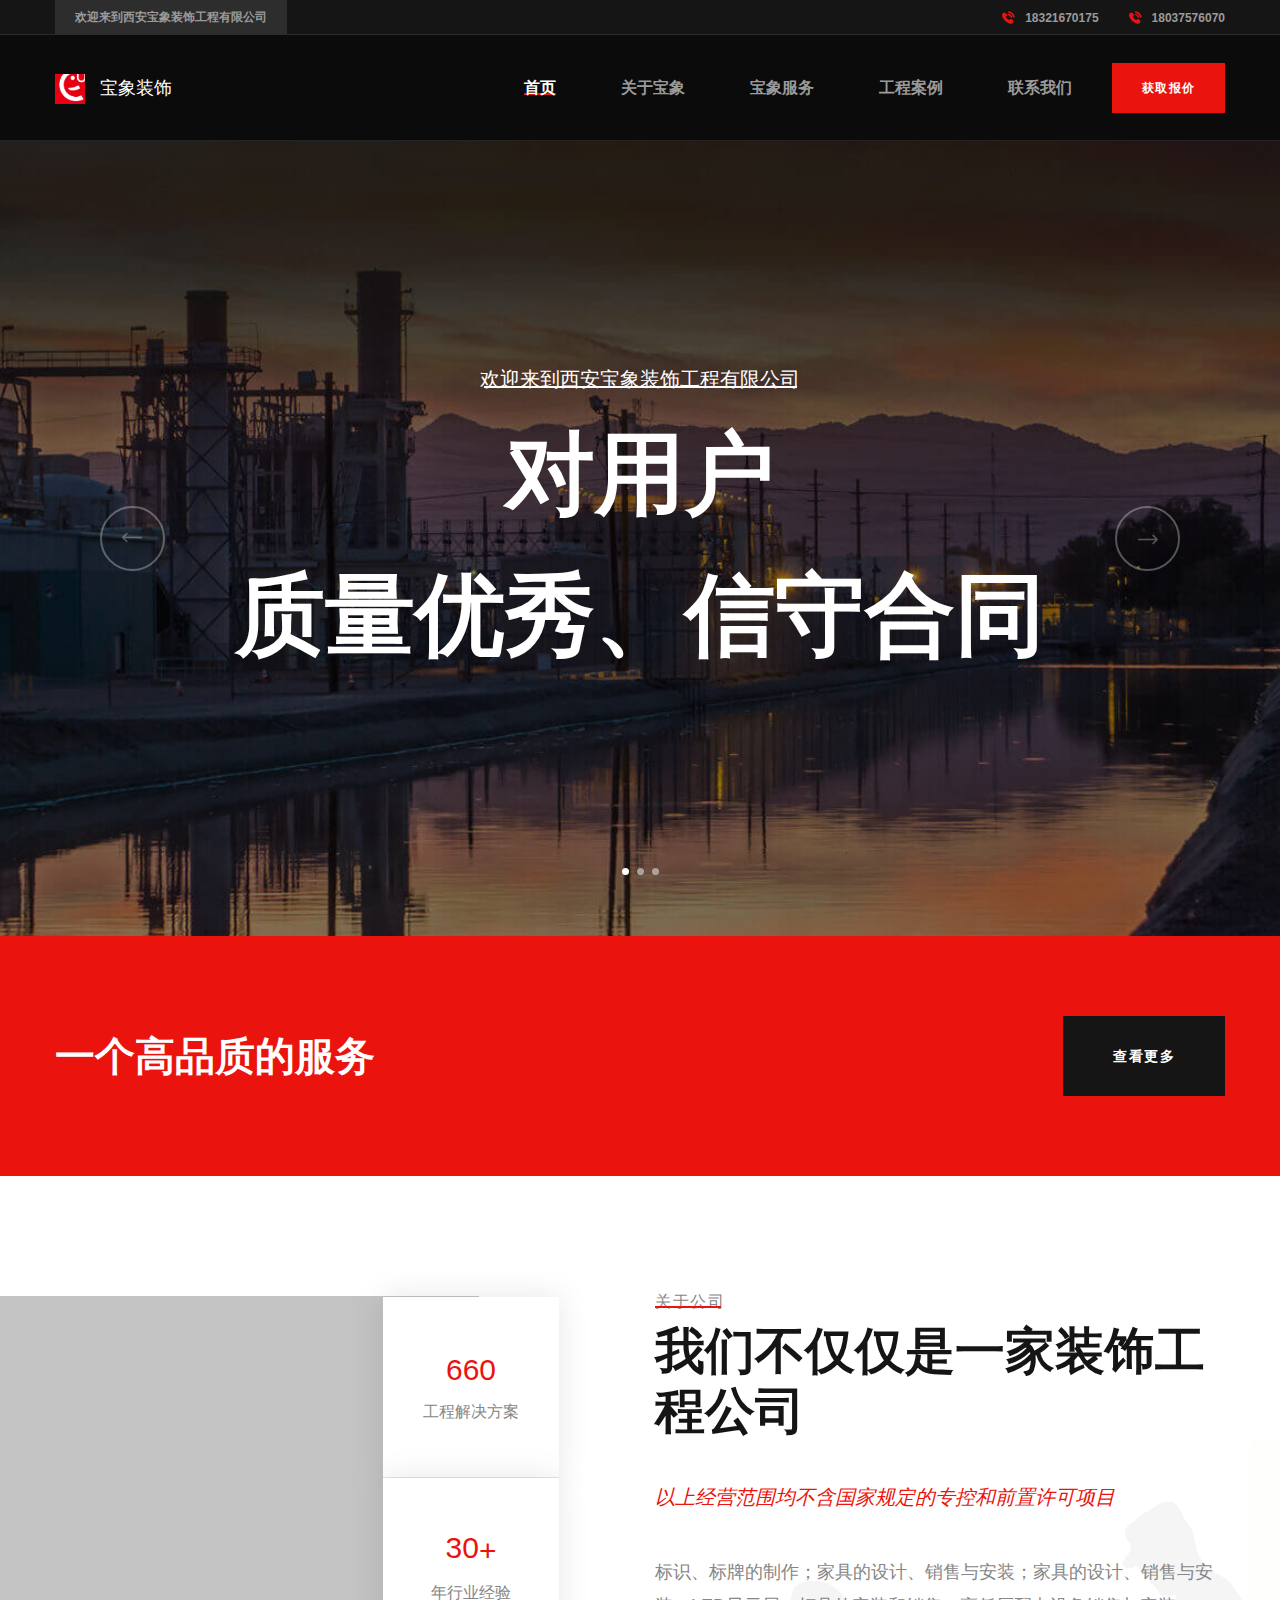
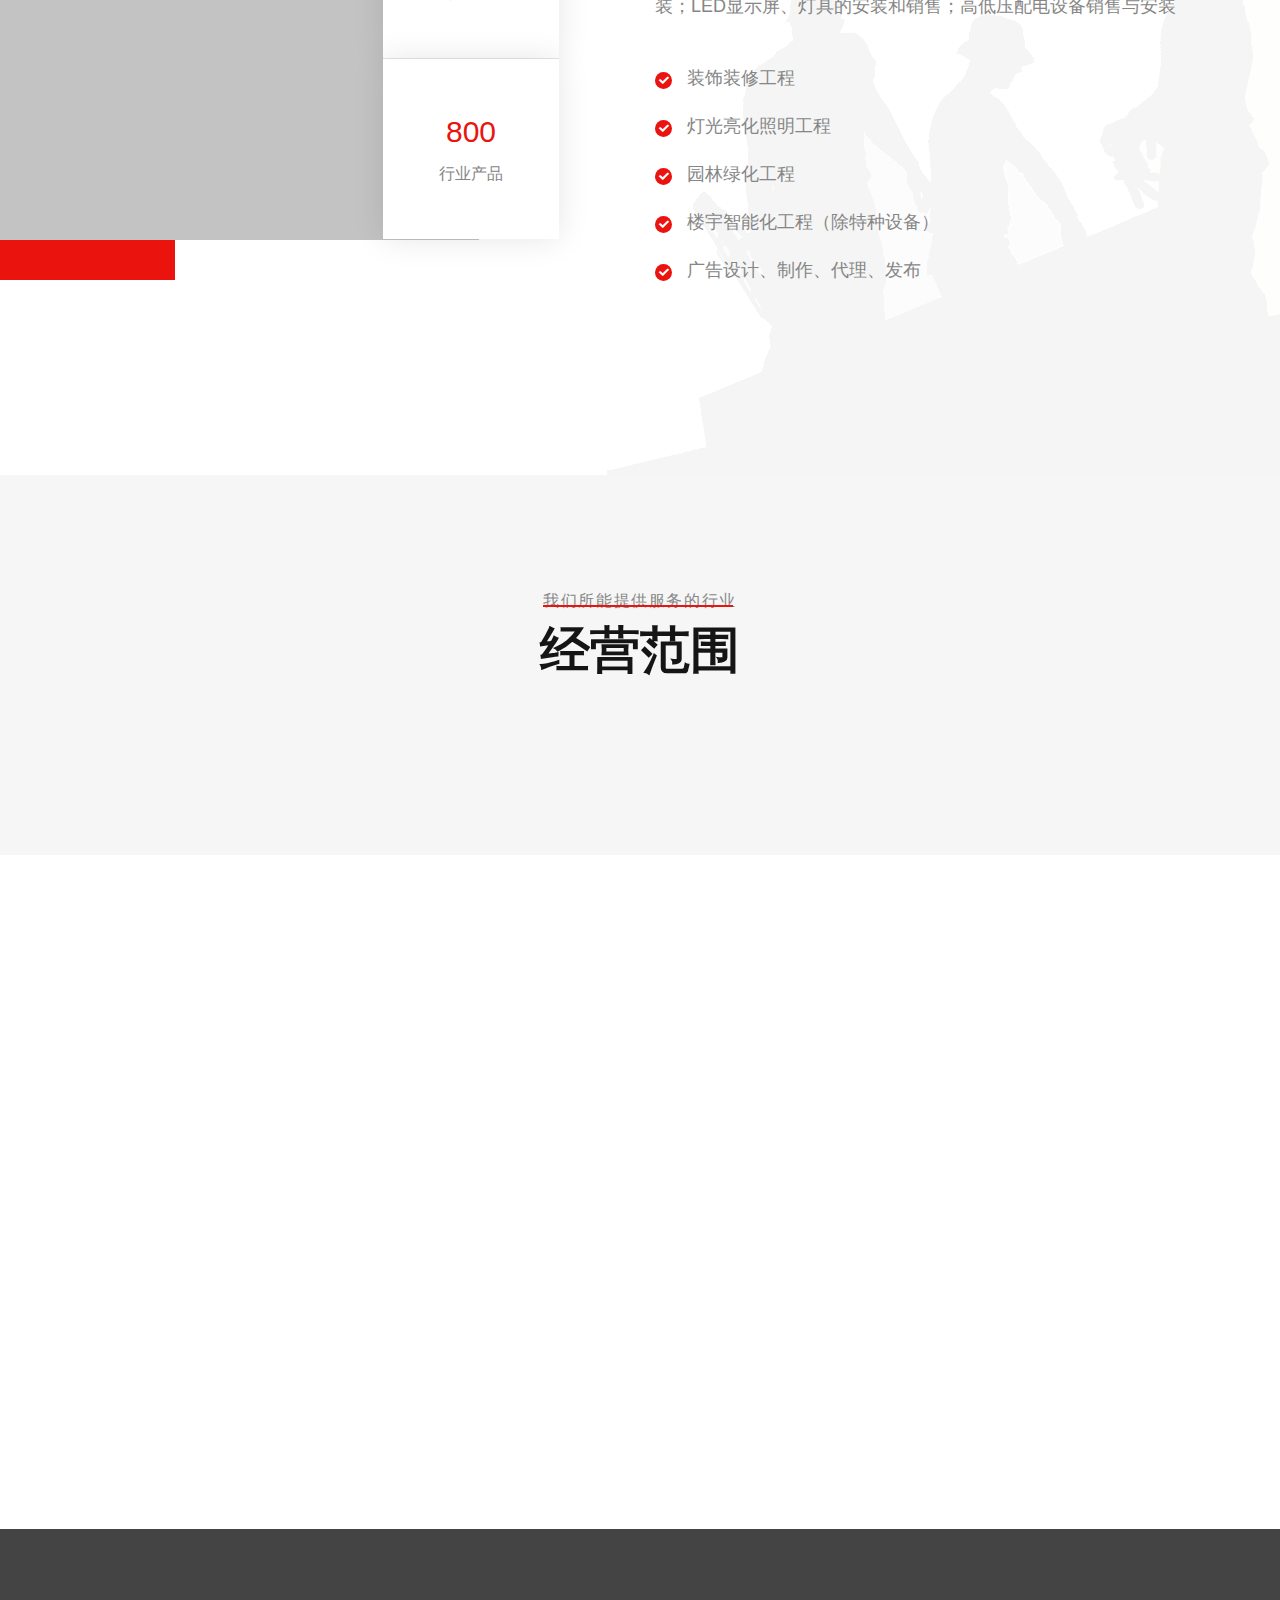
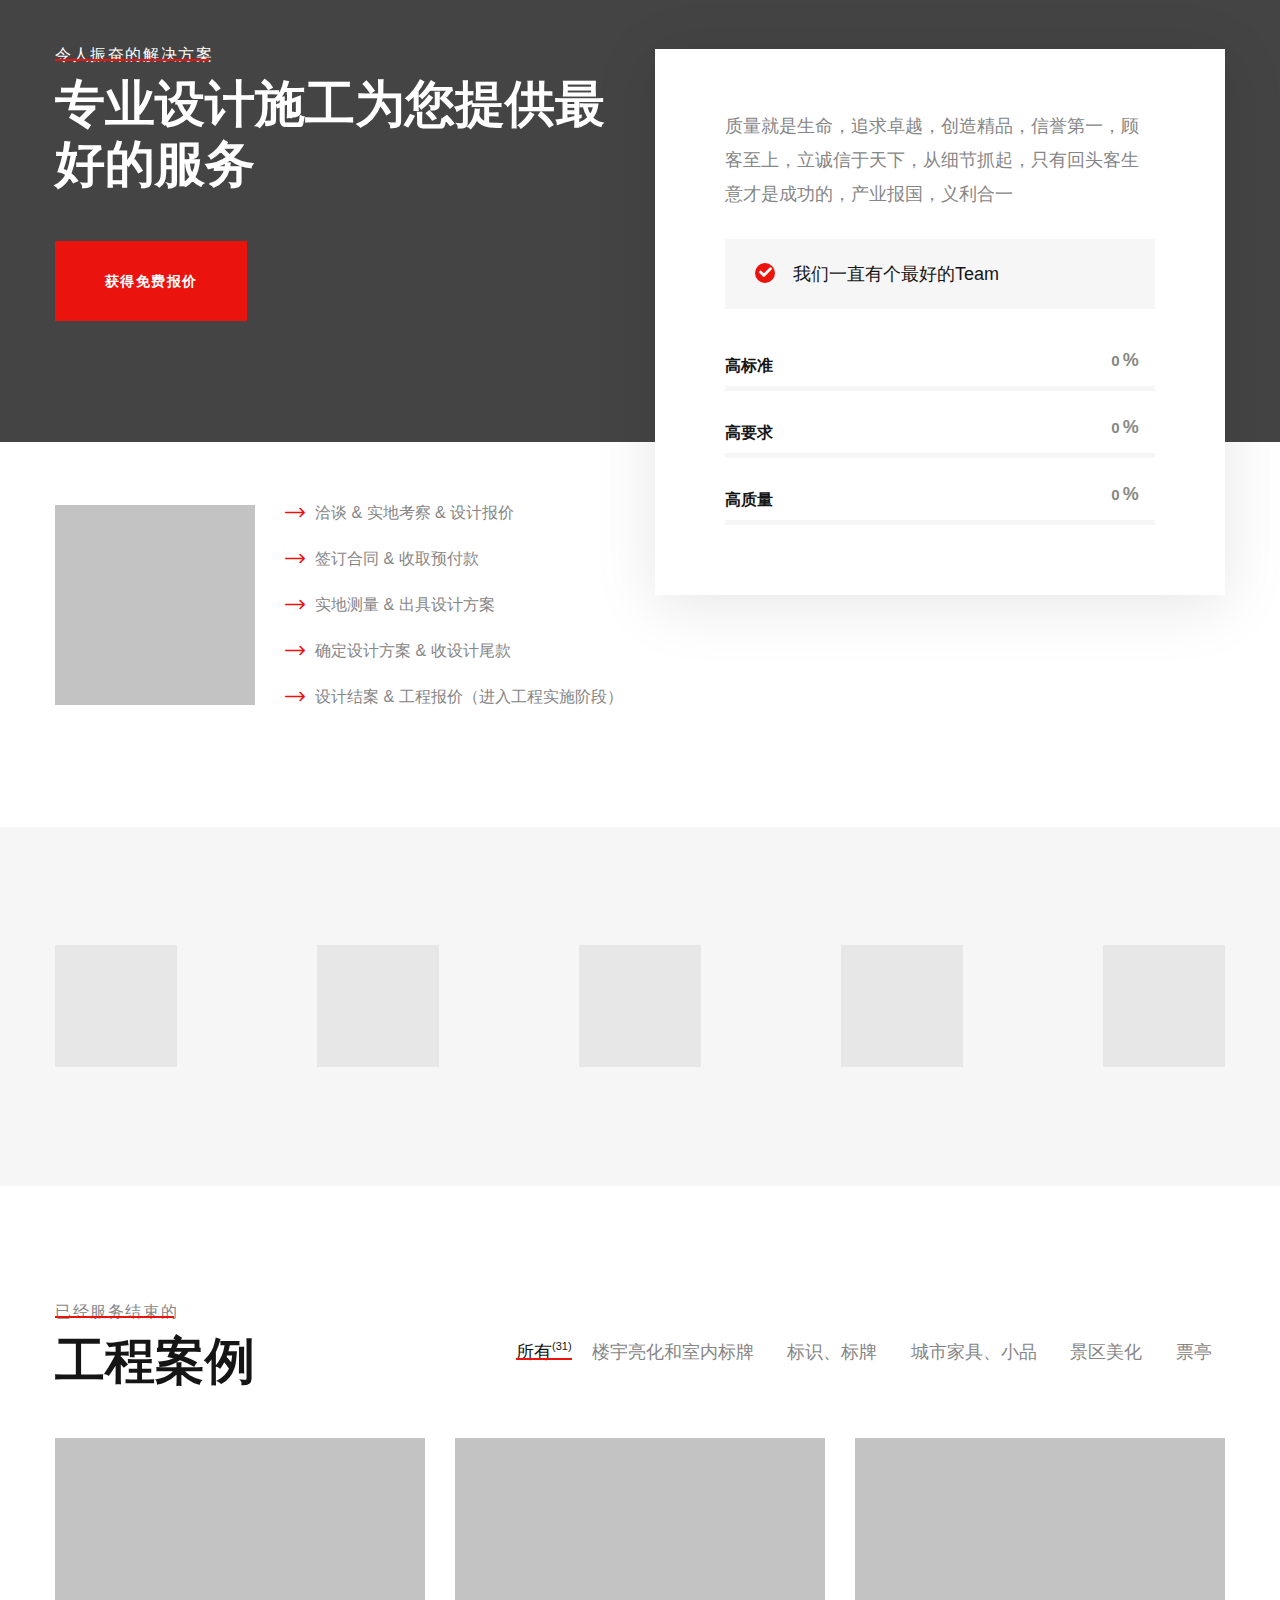
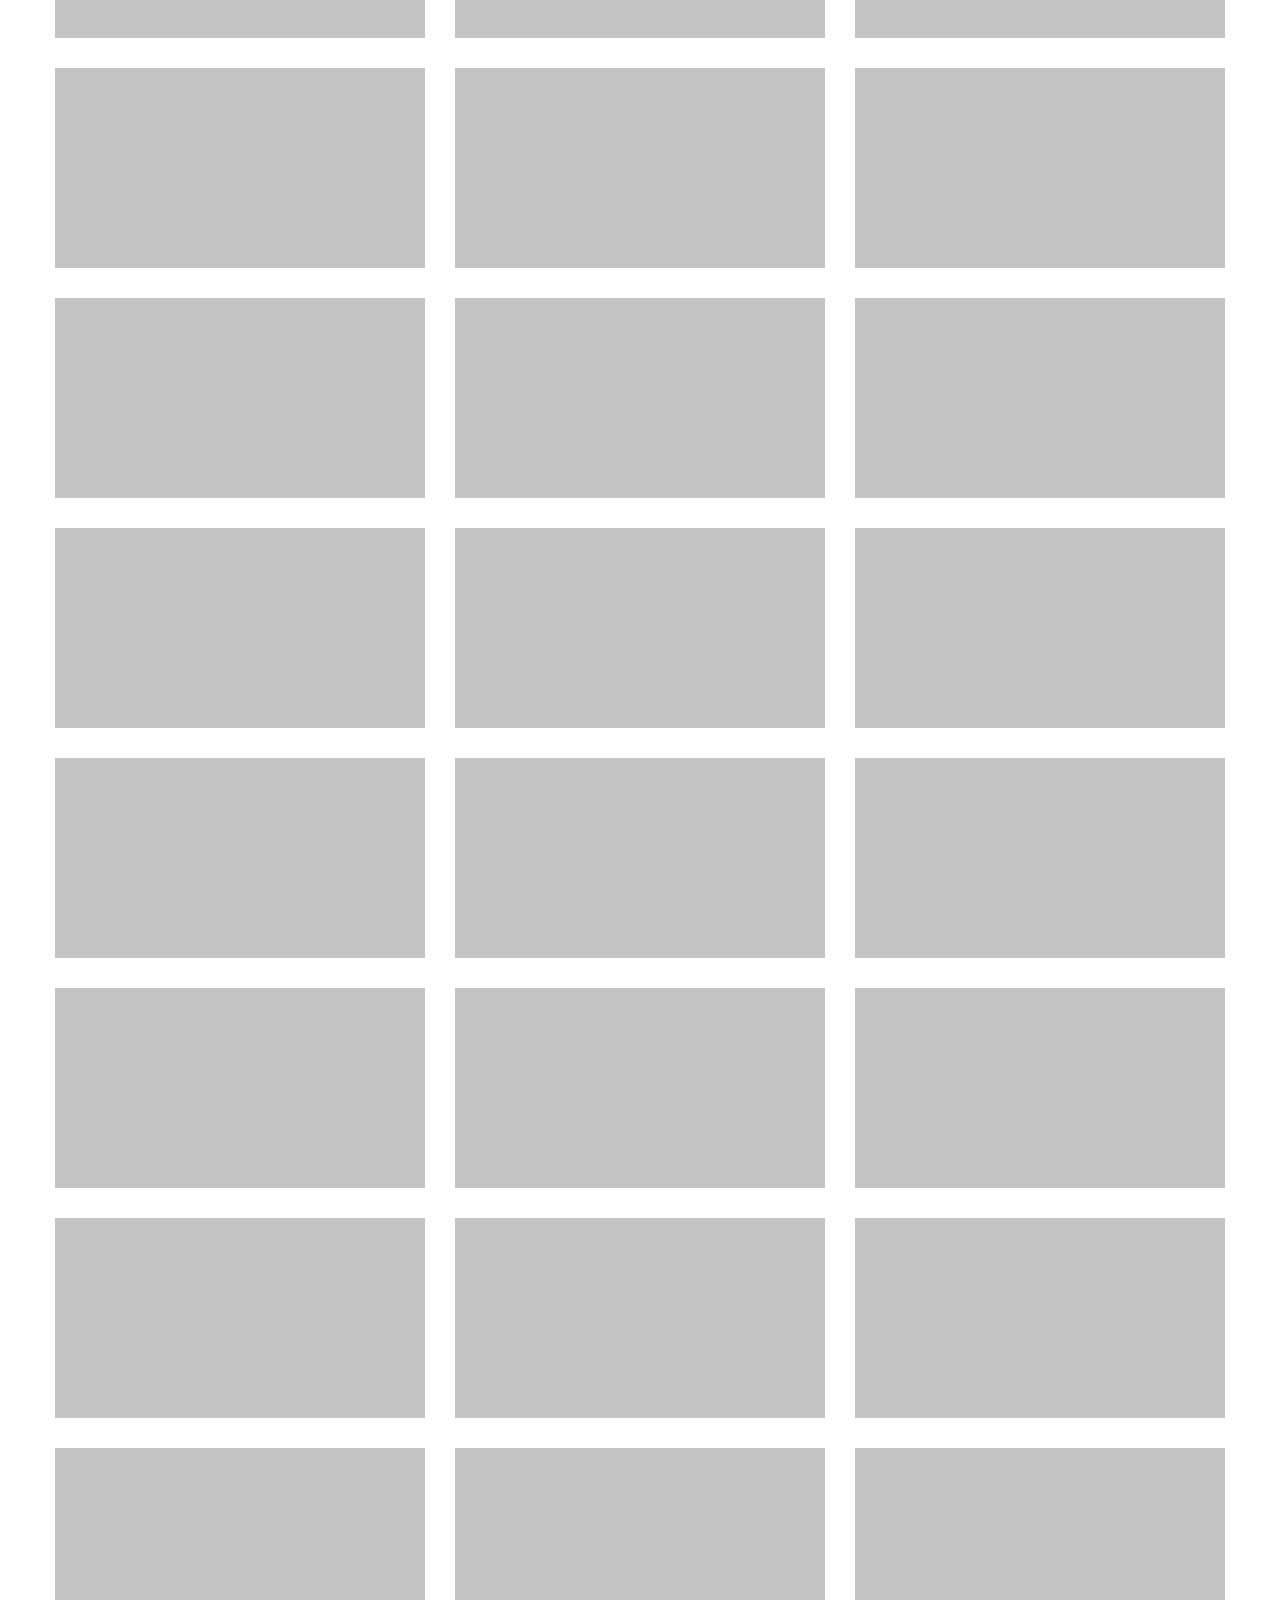
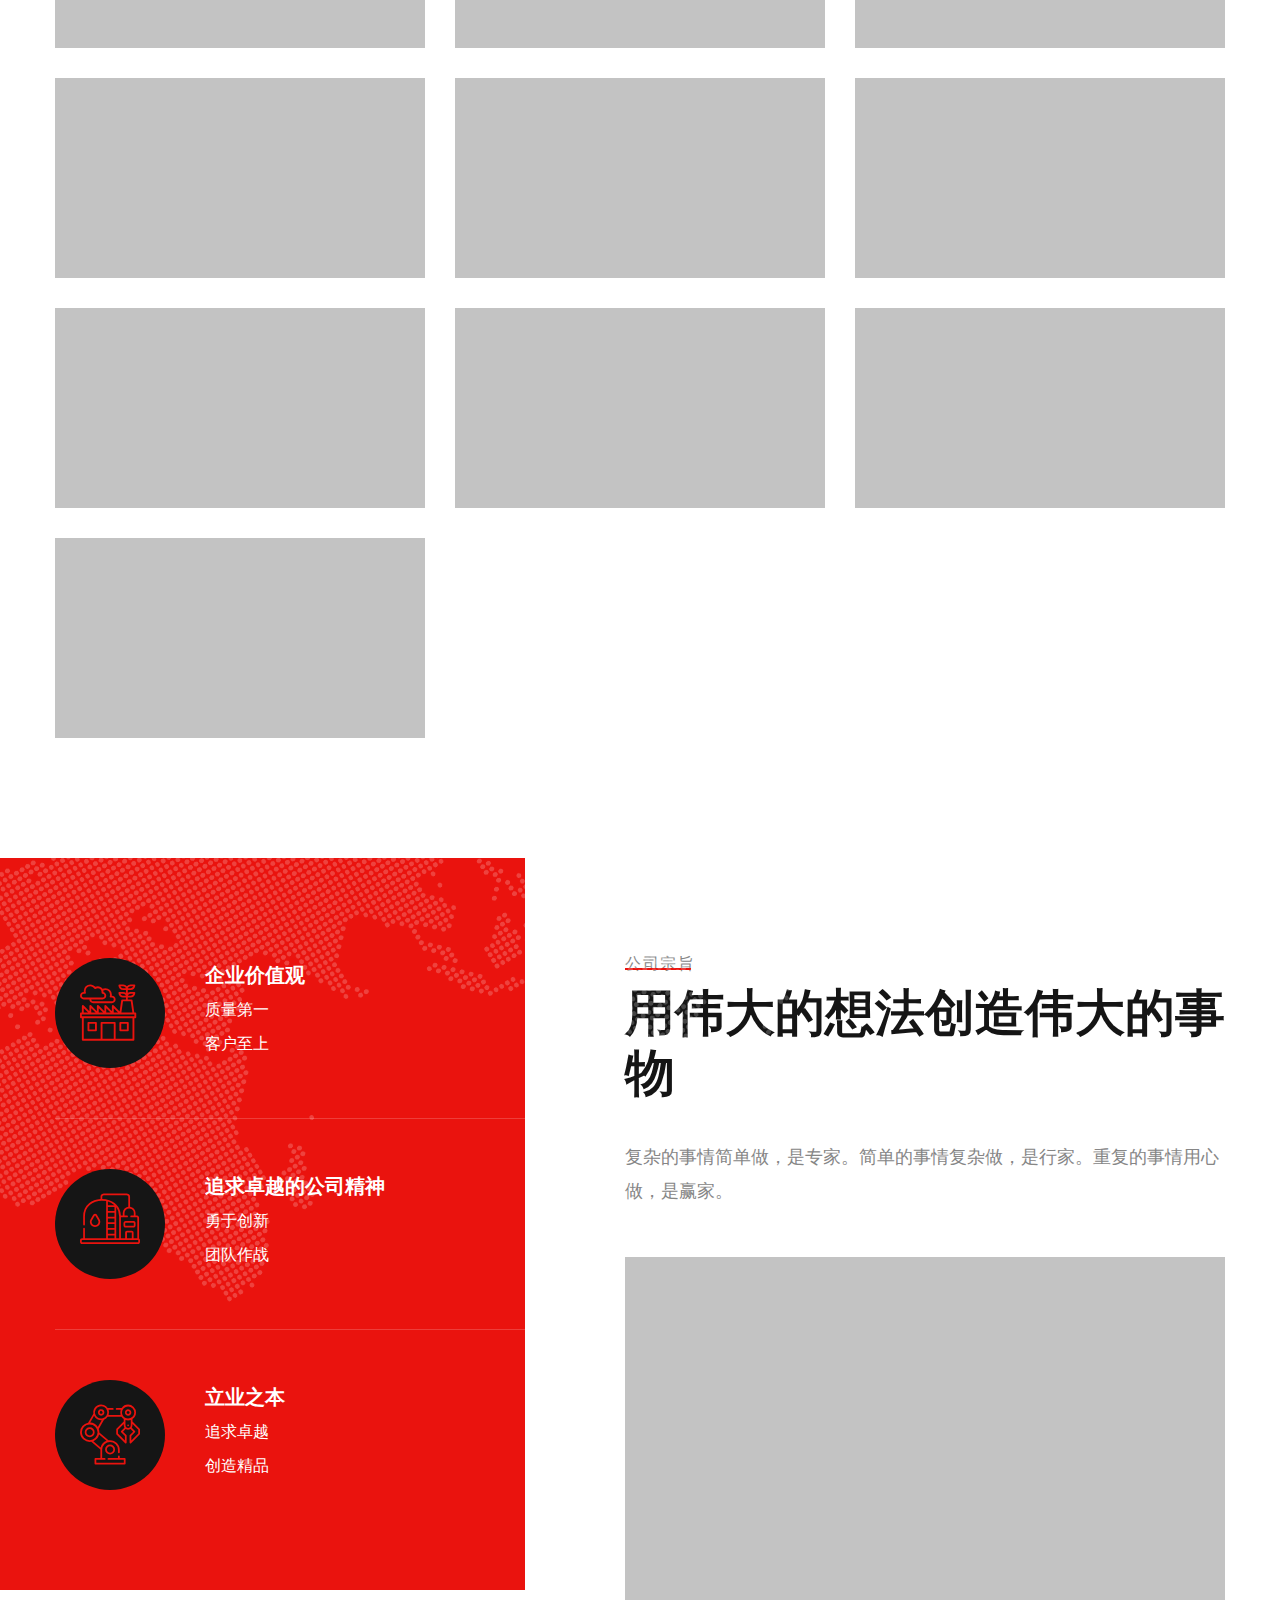
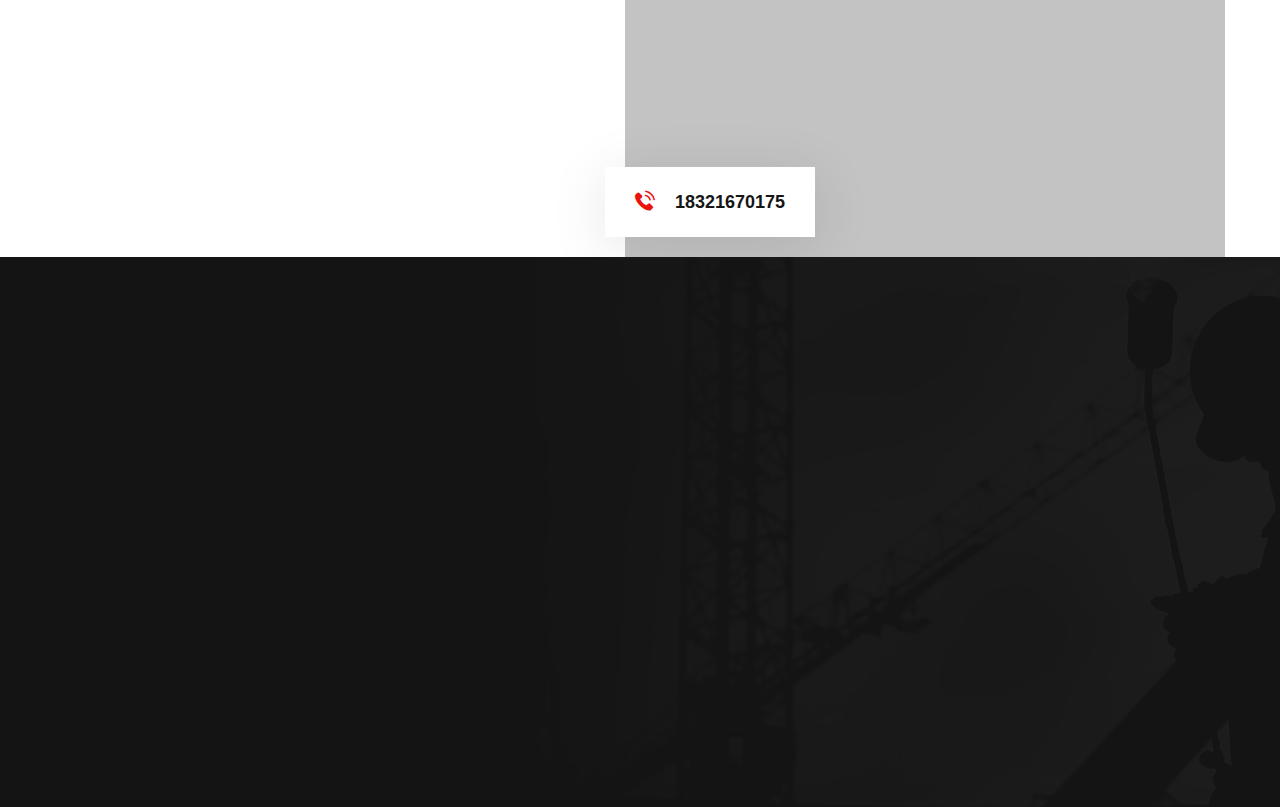
==== commit a5ffe009: "排版" ====
--- a/index.html
+++ b/index.html
@@ -32,7 +32,7 @@
     <!-- Template styles -->
     <link rel="stylesheet" href="assets/css/style.css">
     <link rel="stylesheet" href="assets/css/responsive.css">
-    <link rel="stylesheet" href="assets/css//viewer.min.css">
+    <link rel="stylesheet" href="assets/css/viewer.min.css">
 </head>
 
 <body>
@@ -499,7 +499,404 @@
 
         <!--Projects One Start-->
         <section id="proComponent" class="our_projects_one">
-            
+            <div class="container">
+                <div class="row">
+                    <div class="col-xl-4">
+                        <div class="block-title text-left">
+                            <h4>已经服务结束的</h4>
+                            <h2>工程案例</h2>
+                        </div>
+                    </div>
+                    <div class="col-xl-8">
+                        <ul class="project-filter style1 post-filter has-dynamic-filters-counter list-unstyled">
+                            <li data-filter=".filter-item" class="active"><span class="filter-text">所有</span></li>
+                            <li data-filter=".lylhhsnbp"><span class="filter-text">楼宇亮化和室内标牌</span></li>
+                            <li data-filter=".bsbp"><span class="filter-text">标识、标牌</span></li>
+                            <li data-filter=".csjuxp"><span class="filter-text">城市家具、小品</span></li>
+                            <!-- <li data-filter=".ggcj"><span class="filter-text">钢构车间</span></li> -->
+                            <!-- <li data-filter=".jtss"><span class="filter-text">交通设施</span></li> -->
+                            <li data-filter=".jqmh"><span class="filter-text">景区美化</span></li>
+                            <!-- <li data-filter=".lylh"><span class="filter-text">楼宇亮化</span></li> -->
+                            <li data-filter=".pt"><span class="filter-text">票亭</span></li>
+                            
+                            <!-- <li data-filter=".cons"><span class="filter-text last-pd-none">Construction</span></li> -->
+                        </ul>
+                    </div>
+                </div>
+                <div id="review_article" class="row filter-layout masonary-layout">
+                    
+                    
+                    <div class="col-xl-4 col-lg-4 col-md-6 filter-item jqmh">
+                        <!--Projects One Single 景区美化-->
+                        <div class="our_projects_one_single">
+                            <div class="our_projects_one_image">
+                                <img class='lazy' data-original="assets/images/tinified/jqmh/1.jpg" alt="">
+                               
+                                <div class="our_projects_one_text">
+                                    <h4>景区美化</h4>
+                                </div>
+                            </div>
+                        </div>
+                    </div>
+                    <div class="col-xl-4 col-lg-4 col-md-6 filter-item jqmh">
+                        <!--Projects One Single 景区美化-->
+                        <div class="our_projects_one_single">
+                            <div class="our_projects_one_image">
+                                <img class='lazy' data-original="assets/images/tinified/jqmh/2.jpg" alt="">
+                               
+                                <div class="our_projects_one_text">
+                                    <h4>景区美化</h4>
+                                </div>
+                            </div>
+                        </div>
+                    </div>
+                    <div class="col-xl-4 col-lg-4 col-md-6 filter-item jqmh">
+                        <!--Projects One Single 景区美化-->
+                        <div class="our_projects_one_single">
+                            <div class="our_projects_one_image">
+                                <img class='lazy' data-original="assets/images/tinified/jqmh/3.jpg" alt="">
+                               
+                                <div class="our_projects_one_text">
+                                    <h4>景区美化</h4>
+                                </div>
+                            </div>
+                        </div>
+                    </div>
+                    <div class="col-xl-4 col-lg-4 col-md-6 filter-item jqmh">
+                        <!--Projects One Single 景区美化-->
+                        <div class="our_projects_one_single">
+                            <div class="our_projects_one_image">
+                                <img class='lazy' data-original="assets/images/tinified/jqmh/4.jpg" alt="">
+                               
+                                <div class="our_projects_one_text">
+                                    <h4>景区美化</h4>
+                                </div>
+                            </div>
+                        </div>
+                    </div>
+                    <div class="col-xl-4 col-lg-4 col-md-6 filter-item jqmh">
+                        <!--Projects One Single 景区美化-->
+                        <div class="our_projects_one_single">
+                            <div class="our_projects_one_image">
+                                <img class='lazy' data-original="assets/images/tinified/jqmh/5.jpg" alt="">
+                               
+                                <div class="our_projects_one_text">
+                                    <h4>景区美化</h4>
+                                </div>
+                            </div>
+                        </div>
+                    </div>
+                    <div class="col-xl-4 col-lg-4 col-md-6 filter-item jqmh">
+                        <!--Projects One Single 景区美化-->
+                        <div class="our_projects_one_single">
+                            <div class="our_projects_one_image">
+                                <img class='lazy' data-original="assets/images/tinified/jqmh/6.jpg" alt="">
+                               
+                                <div class="our_projects_one_text">
+                                    <h4>景区美化</h4>
+                                </div>
+                            </div>
+                        </div>
+                    </div>
+                    <div class="col-xl-4 col-lg-4 col-md-6 filter-item pt">
+                        <!--Projects One Single 票亭-->
+                        <div class="our_projects_one_single">
+                            <div class="our_projects_one_image">
+                                <img class='lazy' data-original="assets/images/tinified/pt/1.jpg" alt="">
+                               
+                                <div class="our_projects_one_text">
+                                    <h4>票亭</h4>
+                                </div>
+                            </div>
+                        </div>
+                    </div>
+                    <div class="col-xl-4 col-lg-4 col-md-6 filter-item pt">
+                        <!--Projects One Single 票亭-->
+                        <div class="our_projects_one_single">
+                            <div class="our_projects_one_image">
+                                <img class='lazy' data-original="assets/images/tinified/pt/2.jpg" alt="">
+                               
+                                <div class="our_projects_one_text">
+                                    <h4>票亭</h4>
+                                </div>
+                            </div>
+                        </div>
+                    </div>
+                    <div class="col-xl-4 col-lg-4 col-md-6 filter-item pt">
+                        <!--Projects One Single 票亭-->
+                        <div class="our_projects_one_single">
+                            <div class="our_projects_one_image">
+                                <img class='lazy' data-original="assets/images/tinified/pt/3.jpg" alt="">
+                               
+                                <div class="our_projects_one_text">
+                                    <h4>票亭</h4>
+                                </div>
+                            </div>
+                        </div>
+                    </div>
+                    <div class="col-xl-4 col-lg-4 col-md-6 filter-item pt">
+                        <!--Projects One Single 票亭-->
+                        <div class="our_projects_one_single">
+                            <div class="our_projects_one_image">
+                                <img class='lazy' data-original="assets/images/tinified/pt/4.jpg" alt="">
+                               
+                                <div class="our_projects_one_text">
+                                    <h4>票亭</h4>
+                                </div>
+                            </div>
+                        </div>
+                    </div>
+                    <div class="col-xl-4 col-lg-4 col-md-6 filter-item pt">
+                        <!--Projects One Single 票亭-->
+                        <div class="our_projects_one_single">
+                            <div class="our_projects_one_image">
+                                <img class='lazy' data-original="assets/images/tinified/pt/5.jpg" alt="">
+                               
+                                <div class="our_projects_one_text">
+                                    <h4>票亭</h4>
+                                </div>
+                            </div>
+                        </div>
+                    </div>
+                    <div class="col-xl-4 col-lg-4 col-md-6 filter-item pt">
+                        <!--Projects One Single 票亭-->
+                        <div class="our_projects_one_single">
+                            <div class="our_projects_one_image">
+                                <img class='lazy' data-original="assets/images/tinified/pt/6.jpg" alt="">
+                               
+                                <div class="our_projects_one_text">
+                                    <h4>票亭</h4>
+                                </div>
+                            </div>
+                        </div>
+                    </div>
+        
+        
+        
+                    <div class="col-xl-4 col-lg-4 col-md-6 filter-item lylhhsnbp">
+                        <!--Projects One Single 楼宇亮化和室内标牌-->
+                        <div class="our_projects_one_single">
+                            <div class="our_projects_one_image">
+                                <img class='lazy' data-original="assets/images/tinified/lylhhsnbp/1.jpg" alt="">
+                               
+                                <div class="our_projects_one_text">
+                                    <h4>楼宇亮化和室内标牌</h4>
+                                </div>
+                            </div>
+                        </div>
+                    </div>
+                    <div class="col-xl-4 col-lg-4 col-md-6 filter-item lylhhsnbp">
+                        <!--Projects One Single 楼宇亮化和室内标牌-->
+                        <div class="our_projects_one_single">
+                            <div class="our_projects_one_image">
+                                <img class='lazy' data-original="assets/images/tinified/lylhhsnbp/2.jpg" alt="">
+                               
+                                <div class="our_projects_one_text">
+                                    <h4>楼宇亮化和室内标牌</h4>
+                                </div>
+                            </div>
+                        </div>
+                    </div>
+                    <div class="col-xl-4 col-lg-4 col-md-6 filter-item lylhhsnbp">
+                        <!--Projects One Single 楼宇亮化和室内标牌-->
+                        <div class="our_projects_one_single">
+                            <div class="our_projects_one_image">
+                                <img class='lazy' data-original="assets/images/tinified/lylhhsnbp/3.jpg" alt="">
+                               
+                                <div class="our_projects_one_text">
+                                    <h4>楼宇亮化和室内标牌</h4>
+                                </div>
+                            </div>
+                        </div>
+                    </div>
+                    <div class="col-xl-4 col-lg-4 col-md-6 filter-item lylhhsnbp">
+                        <!--Projects One Single 楼宇亮化和室内标牌-->
+                        <div class="our_projects_one_single">
+                            <div class="our_projects_one_image">
+                                <img class='lazy' data-original="assets/images/tinified/lylhhsnbp/4.jpg" alt="">
+                               
+                                <div class="our_projects_one_text">
+                                    <h4>楼宇亮化和室内标牌</h4>
+                                </div>
+                            </div>
+                        </div>
+                    </div>
+                    <div class="col-xl-4 col-lg-4 col-md-6 filter-item lylhhsnbp">
+                        <!--Projects One Single 楼宇亮化和室内标牌-->
+                        <div class="our_projects_one_single">
+                            <div class="our_projects_one_image">
+                                <img class='lazy' data-original="assets/images/tinified/lylhhsnbp/5.jpg" alt="">
+                               
+                                <div class="our_projects_one_text">
+                                    <h4>楼宇亮化和室内标牌</h4>
+                                </div>
+                            </div>
+                        </div>
+                    </div>
+                    <div class="col-xl-4 col-lg-4 col-md-6 filter-item lylhhsnbp">
+                        <!--Projects One Single 楼宇亮化和室内标牌-->
+                        <div class="our_projects_one_single">
+                            <div class="our_projects_one_image">
+                                <img class='lazy' data-original="assets/images/tinified/lylhhsnbp/6.jpg" alt="">
+                               
+                                <div class="our_projects_one_text">
+                                    <h4>楼宇亮化和室内标牌</h4>
+                                </div>
+                            </div>
+                        </div>
+                    </div>
+        
+                    <div class="col-xl-4 col-lg-4 col-md-6 filter-item bsbp">
+                        <!--Projects One Single 标识、标牌-->
+                        <div class="our_projects_one_single">
+                            <div class="our_projects_one_image">
+                                <img class='lazy' data-original="assets/images/tinified/bsbp/1.png" alt="">                               
+                                <div class="our_projects_one_text">
+                                    <h4>标识、标牌</h4>
+                                </div>
+                            </div>
+                        </div>
+                    </div>
+                    <div class="col-xl-4 col-lg-4 col-md-6 filter-item bsbp">
+                        <!--Projects One Single 标识、标牌-->
+                        <div class="our_projects_one_single">
+                            <div class="our_projects_one_image">
+                                <img class='lazy' data-original="assets/images/tinified/bsbp/2.png" alt="">                               
+                                <div class="our_projects_one_text">
+                                    <h4>标识、标牌</h4>
+                                </div>
+                            </div>
+                        </div>
+                    </div>
+                    <div class="col-xl-4 col-lg-4 col-md-6 filter-item bsbp">
+                        <!--Projects One Single 标识、标牌-->
+                        <div class="our_projects_one_single">
+                            <div class="our_projects_one_image">
+                                <img class='lazy' data-original="assets/images/tinified/bsbp/3.png" alt="">                               
+                                <div class="our_projects_one_text">
+                                    <h4>标识、标牌</h4>
+                                </div>
+                            </div>
+                        </div>
+                    </div>
+                    <div class="col-xl-4 col-lg-4 col-md-6 filter-item bsbp">
+                        <!--Projects One Single 标识、标牌-->
+                        <div class="our_projects_one_single">
+                            <div class="our_projects_one_image">
+                                <img class='lazy' data-original="assets/images/tinified/bsbp/4.png" alt="">                               
+                                <div class="our_projects_one_text">
+                                    <h4>标识、标牌</h4>
+                                </div>
+                            </div>
+                        </div>
+                    </div>
+                    <div class="col-xl-4 col-lg-4 col-md-6 filter-item bsbp">
+                        <!--Projects One Single 标识、标牌-->
+                        <div class="our_projects_one_single">
+                            <div class="our_projects_one_image">
+                                <img class='lazy' data-original="assets/images/tinified/bsbp/5.png" alt="">                               
+                                <div class="our_projects_one_text">
+                                    <h4>标识、标牌</h4>
+                                </div>
+                            </div>
+                        </div>
+                    </div>
+                    <div class="col-xl-4 col-lg-4 col-md-6 filter-item bsbp">
+                        <!--Projects One Single 标识、标牌-->
+                        <div class="our_projects_one_single">
+                            <div class="our_projects_one_image">
+                                <img class='lazy' data-original="assets/images/tinified/bsbp/6.jpg" alt="">                               
+                                <div class="our_projects_one_text">
+                                    <h4>标识、标牌</h4>
+                                </div>
+                            </div>
+                        </div>
+                    </div>
+                    <div class="col-xl-4 col-lg-4 col-md-6 filter-item bsbp">
+                        <!--Projects One Single 标识、标牌-->
+                        <div class="our_projects_one_single">
+                            <div class="our_projects_one_image">
+                                <img class='lazy' data-original="assets/images/tinified/bsbp/7.jpg" alt="">                               
+                                <div class="our_projects_one_text">
+                                    <h4>标识、标牌</h4>
+                                </div>
+                            </div>
+                        </div>
+                    </div>
+                    <div class="col-xl-4 col-lg-4 col-md-6 filter-item csjuxp">
+                        <!--Projects One Single 城市家具、小品-->
+                        <div class="our_projects_one_single">
+                            <div class="our_projects_one_image">
+                                <img class='lazy' data-original="assets/images/tinified/csjuxp/1.jpg" alt="">
+                               
+                                <div class="our_projects_one_text">
+                                    <h4>城市家具、小品</h4>
+                                </div>
+                            </div>
+                        </div>
+                    </div>
+                    <div class="col-xl-4 col-lg-4 col-md-6 filter-item csjuxp">
+                        <!--Projects One Single 城市家具、小品-->
+                        <div class="our_projects_one_single">
+                            <div class="our_projects_one_image">
+                                <img class='lazy' data-original="assets/images/tinified/csjuxp/2.jpg" alt="">
+                               
+                                <div class="our_projects_one_text">
+                                    <h4>城市家具、小品</h4>
+                                </div>
+                            </div>
+                        </div>
+                    </div>
+                    <div class="col-xl-4 col-lg-4 col-md-6 filter-item csjuxp">
+                        <!--Projects One Single 城市家具、小品-->
+                        <div class="our_projects_one_single">
+                            <div class="our_projects_one_image">
+                                <img class='lazy' data-original="assets/images/tinified/csjuxp/3.jpg" alt="">
+                               
+                                <div class="our_projects_one_text">
+                                    <h4>城市家具、小品</h4>
+                                </div>
+                            </div>
+                        </div>
+                    </div>
+                    <div class="col-xl-4 col-lg-4 col-md-6 filter-item csjuxp">
+                        <!--Projects One Single 城市家具、小品-->
+                        <div class="our_projects_one_single">
+                            <div class="our_projects_one_image">
+                                <img class='lazy' data-original="assets/images/tinified/csjuxp/4.jpg" alt="">
+                               
+                                <div class="our_projects_one_text">
+                                    <h4>城市家具、小品</h4>
+                                </div>
+                            </div>
+                        </div>
+                    </div>
+                    <div class="col-xl-4 col-lg-4 col-md-6 filter-item csjuxp">
+                        <!--Projects One Single 城市家具、小品-->
+                        <div class="our_projects_one_single">
+                            <div class="our_projects_one_image">
+                                <img class='lazy' data-original="assets/images/tinified/csjuxp/5.jpg" alt="">
+                               
+                                <div class="our_projects_one_text">
+                                    <h4>城市家具、小品</h4>
+                                </div>
+                            </div>
+                        </div>
+                    </div>
+                    <div class="col-xl-4 col-lg-4 col-md-6 filter-item csjuxp">
+                        <!--Projects One Single 城市家具、小品-->
+                        <div class="our_projects_one_single">
+                            <div class="our_projects_one_image">
+                                <img class='lazy' data-original="assets/images/tinified/csjuxp/6.jpg" alt="">
+                               
+                                <div class="our_projects_one_text">
+                                    <h4>城市家具、小品</h4>
+                                </div>
+                            </div>
+                        </div>
+                    </div>
+                </div>
+            </div>
         </section>
 
        
@@ -714,8 +1111,36 @@
 </body>
 <script>
     $(function() {
-
-        $('#proComponent').load('./proComponent.html')
+// var layzr = new Layzr({
+//         selector: '[data-original]',
+//         attr: 'data-original',
+//         retinaAttr: 'data-original-retina',
+//         bgAttr: 'data-original-bg',
+//         threshold: 400,
+//         callback: null
+//       });
+        $("img.lazy").lazyload({
+            effect: "fadeIn",
+            threshold: 200, // 提前开始加载
+            failurelimit : 10 // 图片排序混乱时
+        });
+        new Viewer(document.getElementById('review_article'), {
+            url:'data-original',
+            minZoomRatio: 0.1,
+            toolbar: {
+            zoomIn: 1,
+            zoomOut: 1,
+            oneToOne: 1,
+            reset: 1,
+            prev: 1,
+            play: 0,
+            next: 1,
+            rotateLeft: 1,
+            rotateRight: 1,
+            flipHorizontal: 0,
+            flipVertical: 0,
+            }
+        })
     });
     
 </script>  
--- a/assets/css/style.css
+++ b/assets/css/style.css
@@ -2604,6 +2604,9 @@
   display: block;
   overflow: hidden;
   cursor: pointer;
+  width: 100%;
+  height: 200px;
+  overflow: hidden;
 }
 .our_projects_one_image:before {
   position: absolute;
@@ -2622,8 +2625,8 @@
 }
 .our_projects_one_image img {
   width: 100%;
-  min-height: 100px;
-  height: auto;
+  /* min-height: 200px; */
+  /* height: 200px; */
 }
 .our_projects_one_icon {
   height: 70px;
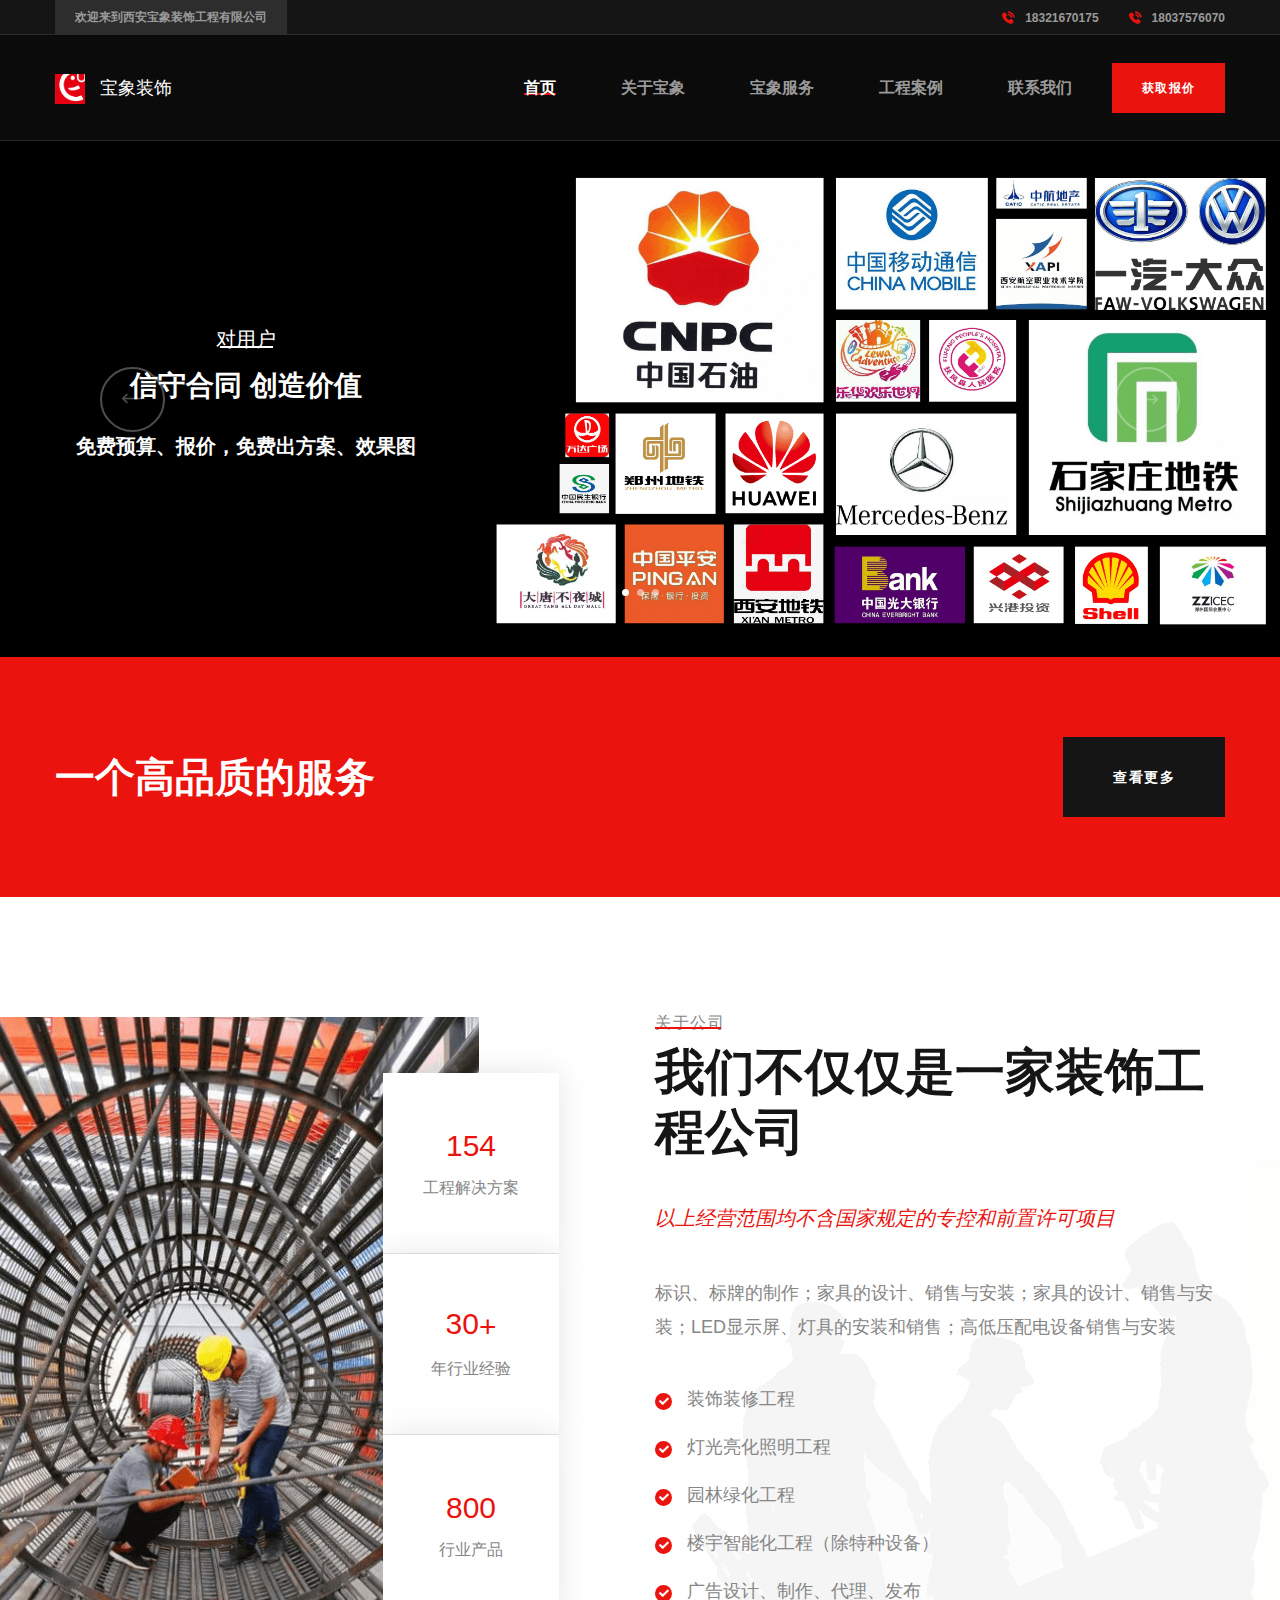
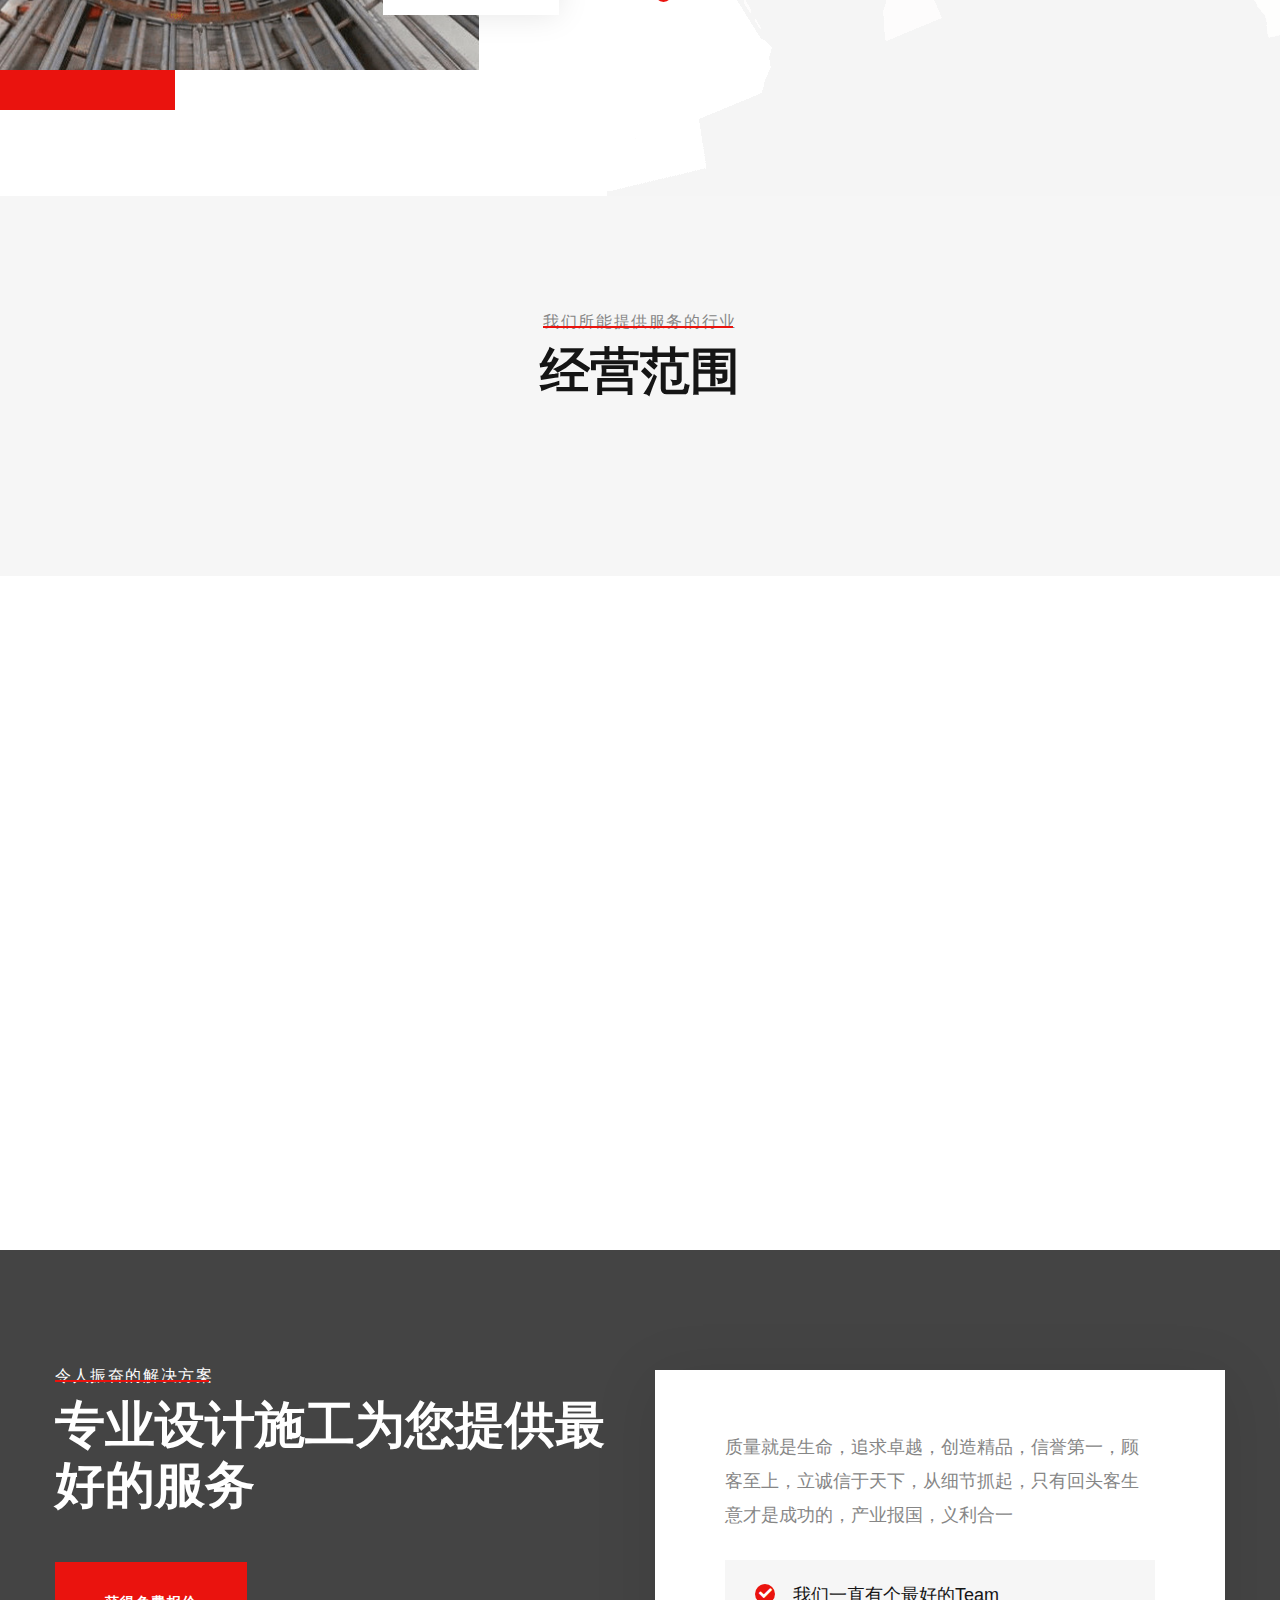
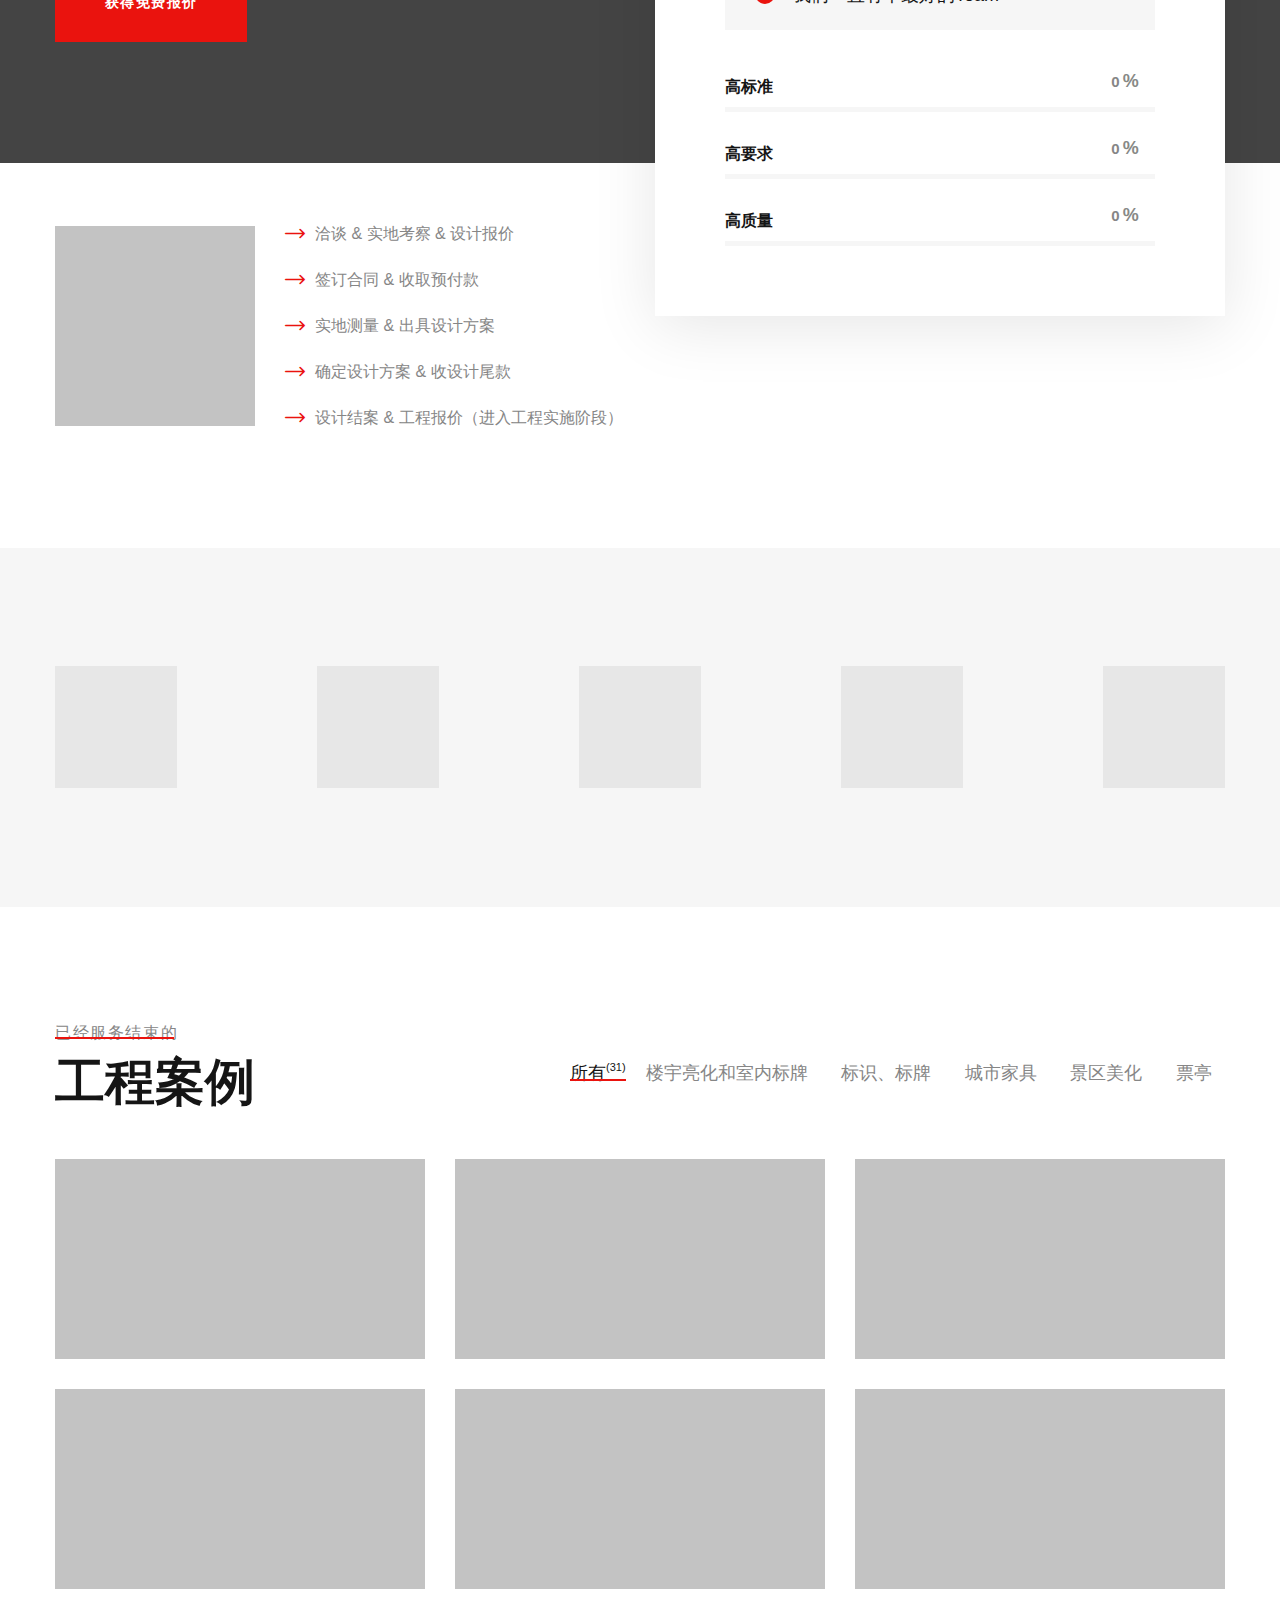
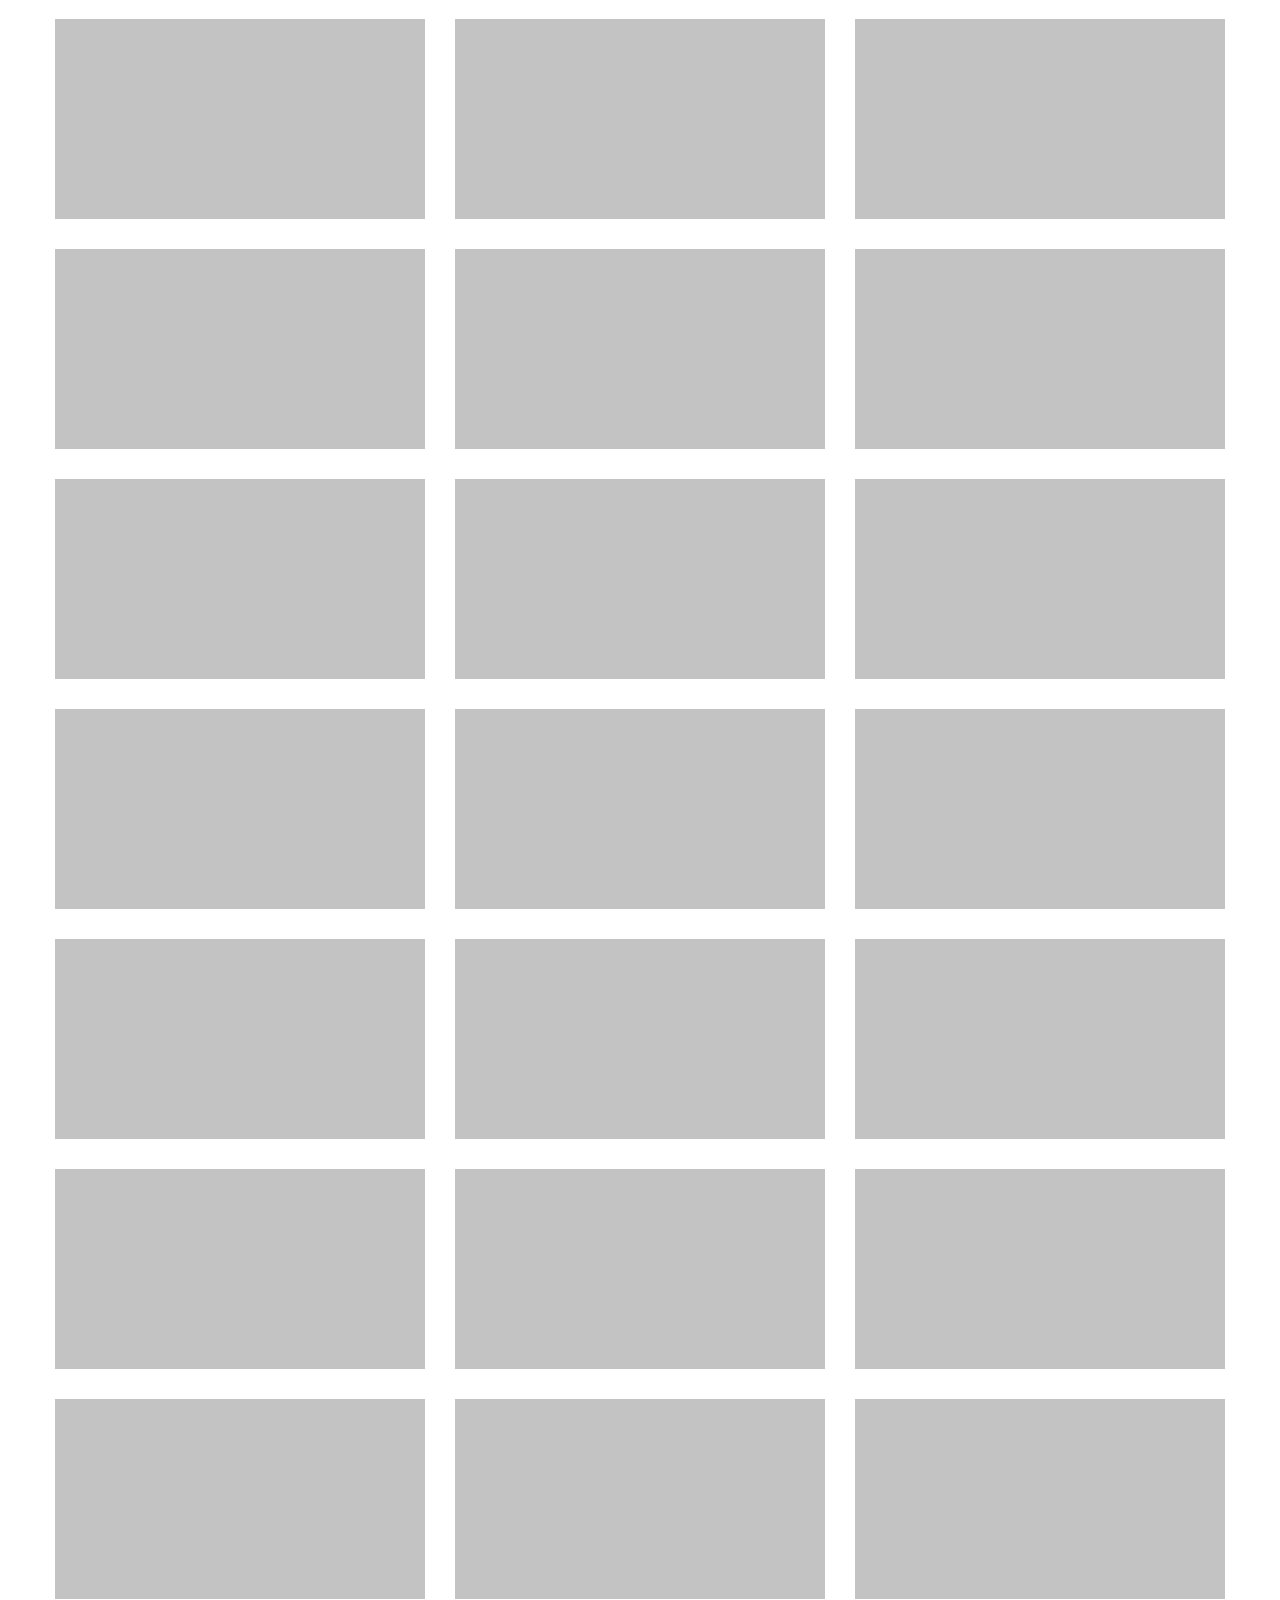
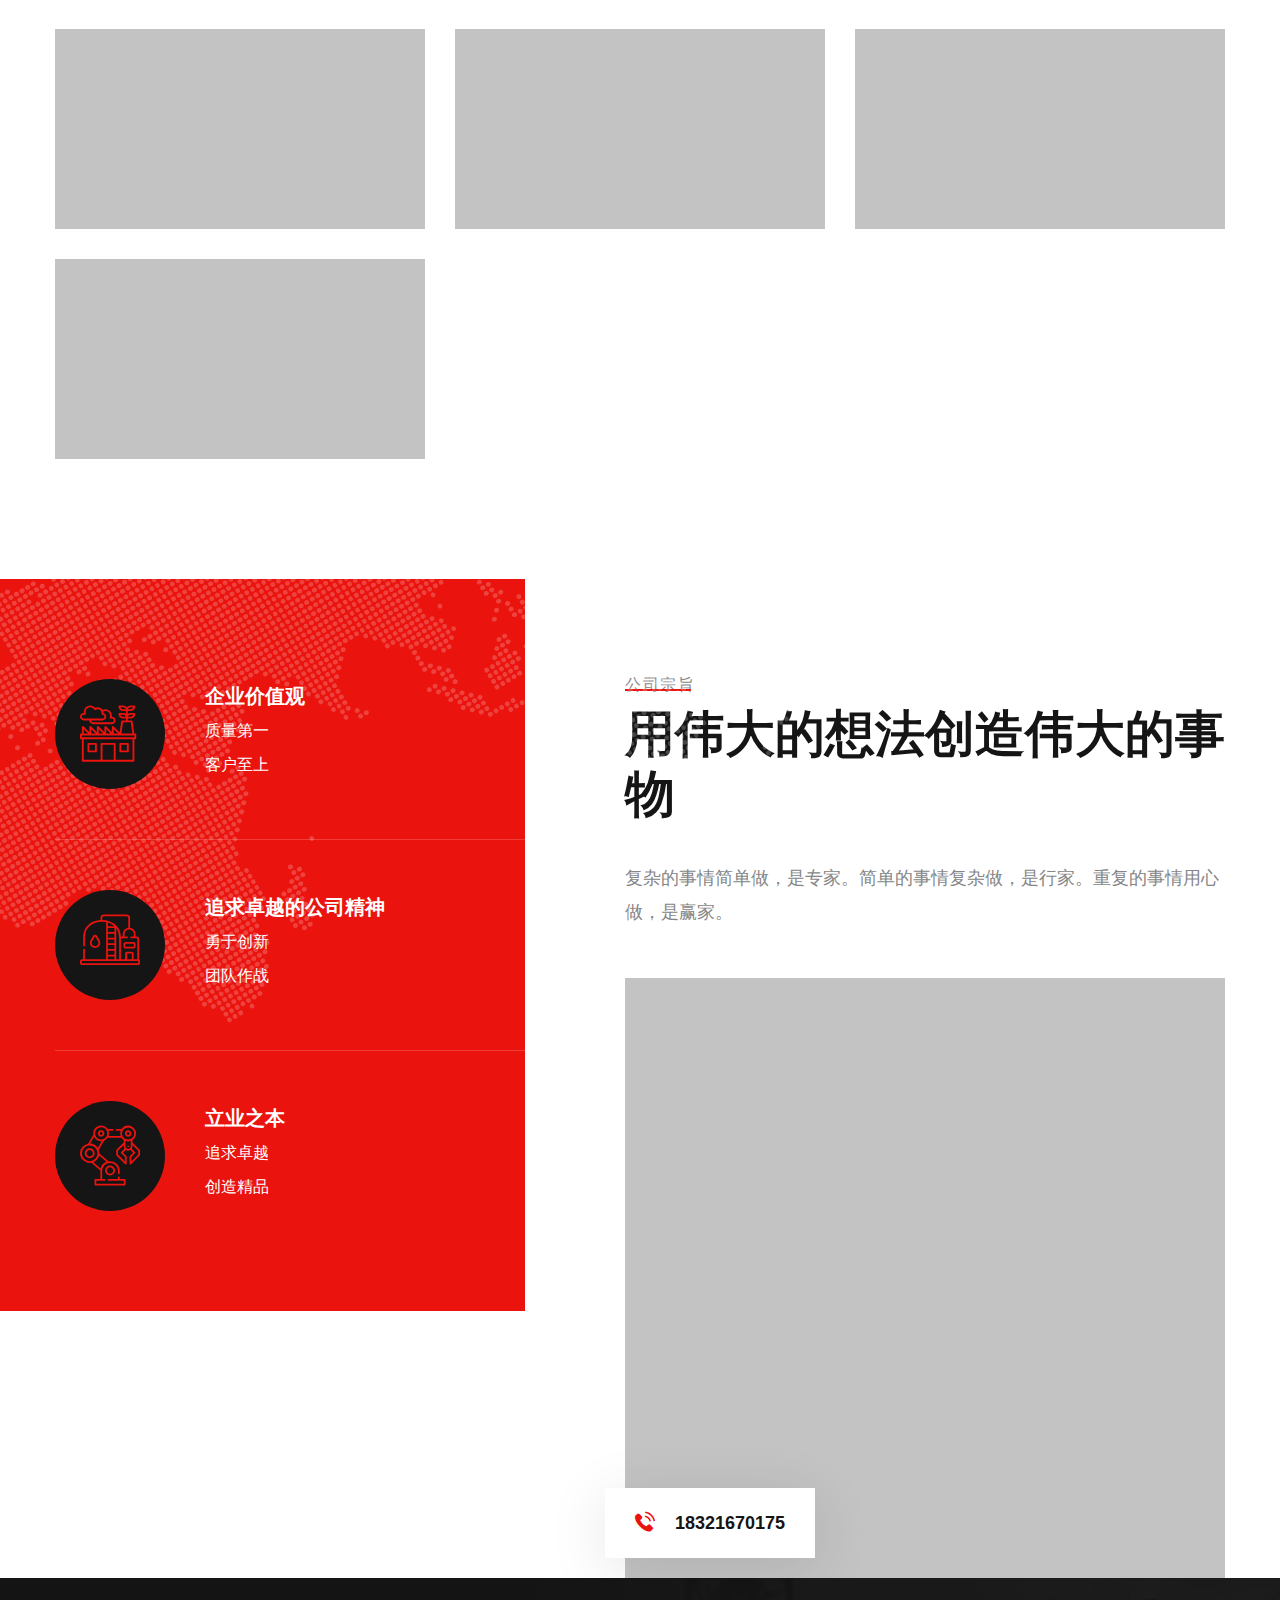
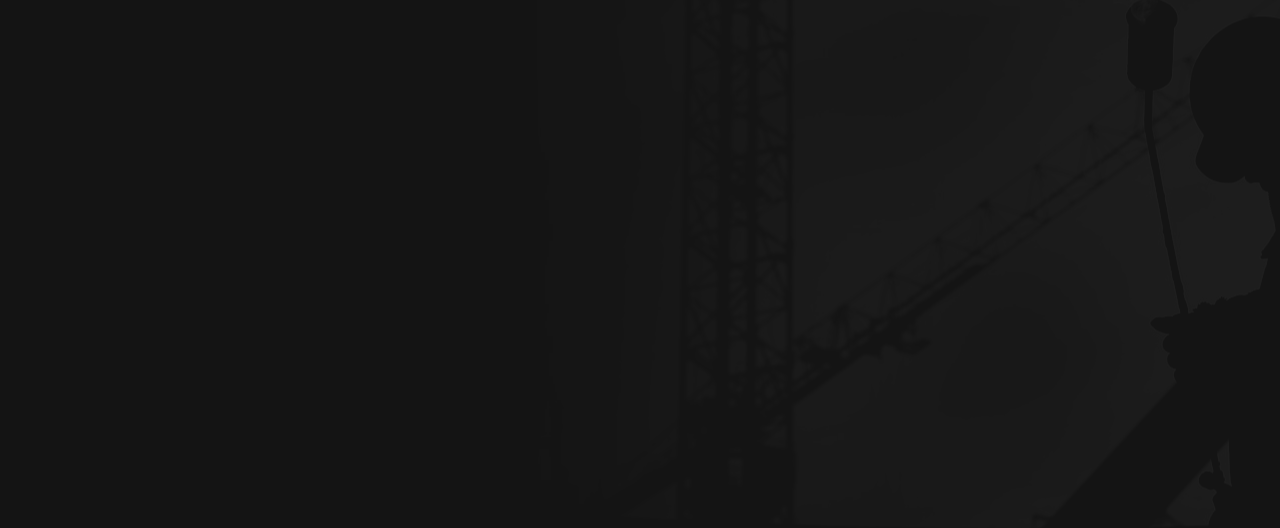
==== commit 86320d73: "banner" ====
--- a/index.html
+++ b/index.html
@@ -133,7 +133,7 @@
     "navigation": {
         "nextEl": ".banner-slider-button-next",
         "prevEl": ".banner-slider-button-prev",
-        "clickable": true
+        "clickable": false
     },
     "autoplay": {
         "delay": 5000
@@ -141,48 +141,38 @@
 
                 <div class="swiper-wrapper">
                     <div class="swiper-slide">
-                        <div class="image-layer"
-                            style="background-image: url(assets/images/main-slider/slider-1-1.jpg);"></div>
-                        <div class="container">
-                            <div class="swiper-slide-inner">
-                                <div class="row">
-                                    <div class="col-xl-12">
-                                        <p>欢迎来到西安宝象装饰工程有限公司</p>
-                                        <h2>对用户 </h2>
-                                        <h2>质量优秀、信守合同</h2>
-                                        <!-- <a href="about.html" class="thm-btn">了解我们</a> -->
-                                    </div>
-                                </div>
+                        <div class="image-layer">
+                            <div class="row">
+                                <p>对用户</p>
+                                <h2 style="font-size: 28px;margin: 0;line-height: 60px">信守合同 创造价值 </h2>
+                                <h2 style="font-size: 20px;;margin: 0;line-height: 60px">免费预算、报价，免费出方案、效果图</h2>
+                            </div>
+                            <div class="image-main">
+                                <img src="assets/images/main-slider/5715.png" alt=""> 
                             </div>
                         </div>
                     </div>
                     <div class="swiper-slide">
-                        <div class="image-layer"
-                            style="background-image: url(assets/images/main-slider/slider-1-2.jpg);"></div>
-                        <div class="container">
-                            <div class="swiper-slide-inner">
-                                <div class="row">
-                                    <div class="col-xl-12">
-                                        <p>欢迎来到西安宝象装饰工程有限公司</p>
-                                        <h2>对产品<br>高品质、快速度</h2>
-                                        <!-- <a href="about.html" class="thm-btn">get to know us</a> -->
-                                    </div>
-                                </div>
+                        <div class="image-layer">
+                            <div class="row">
+                                <p>对产品</p>
+                                <h2 style="font-size: 28px;margin: 0;line-height: 60px">品质优秀 精益求精</h2>
+                                <h2 style="font-size: 20px;;margin: 0;line-height: 60px">代加工、代施工；标书制作，项目托管</h2>
+                            </div>
+                            <div class="image-main">
+                                <img src="assets/images/main-slider/5716.png" alt=""> 
                             </div>
                         </div>
                     </div>
                     <div class="swiper-slide">
-                        <div class="image-layer"
-                            style="background-image: url(assets/images/main-slider/slider-1-3.jpg);"></div>
-                        <div class="container">
-                            <div class="swiper-slide-inner">
-                                <div class="row">
-                                    <div class="col-xl-12">
-                                        <p>欢迎来到西安宝象装饰工程有限公司</p>
-                                        <h2>对社会<br>提供一流的服务</h2>
-                                        <!-- <a href="about.html" class="thm-btn">get to know us</a> -->
-                                    </div>
-                                </div>
+                        <div class="image-layer">
+                            <div class="row">
+                                <p>对社会</p>
+                                <h2 style="font-size: 28px;margin: 0;line-height: 60px">创造价值 心怀感恩</h2>
+                                <h2 style="font-size: 20px;;margin: 0;line-height: 60px">3000多平米专业厂房，设计 制作 安装 一站式服务</h2>
+                            </div>
+                            <div class="image-main">
+                                <img src="assets/images/main-slider/5717.png" alt=""> 
                             </div>
                         </div>
                     </div>
@@ -512,7 +502,7 @@
                             <li data-filter=".filter-item" class="active"><span class="filter-text">所有</span></li>
                             <li data-filter=".lylhhsnbp"><span class="filter-text">楼宇亮化和室内标牌</span></li>
                             <li data-filter=".bsbp"><span class="filter-text">标识、标牌</span></li>
-                            <li data-filter=".csjuxp"><span class="filter-text">城市家具、小品</span></li>
+                            <li data-filter=".csjuxp"><span class="filter-text">城市家具</span></li>
                             <!-- <li data-filter=".ggcj"><span class="filter-text">钢构车间</span></li> -->
                             <!-- <li data-filter=".jtss"><span class="filter-text">交通设施</span></li> -->
                             <li data-filter=".jqmh"><span class="filter-text">景区美化</span></li>
--- a/assets/css/style.css
+++ b/assets/css/style.css
@@ -1172,33 +1172,68 @@
 
 .main-slider .swiper-slide {
   position: relative;
-  background-color: #151414;
+  background-color: #000;
+  padding: 30px 0;
+  height: 100%;
+  
 }
 
 .main-slider .image-layer {
-  position: absolute;
+  /* position: absolute; */
+  /* height: 500px; */
+  /* min-height: 300px; */
   top: 0;
   left: 0;
   right: 0;
   bottom: 0;
-  background-repeat: no-repeat;
-  background-size: cover;
-  background-position: center center;
-  transform-origin: top center;
+display: flex;
+justify-content: center;
+align-items: center;
+  /* transform-origin: top center;
   -webkit-transform: scale(1);
   transform: scale(1);
   -webkit-transition: -webkit-transform 7000ms ease;
   transition: -webkit-transform 7000ms ease;
   transition: transform 7000ms ease;
-  transition: transform 7000ms ease, -webkit-transform 7000ms ease;
+  transition: transform 7000ms ease, -webkit-transform 7000ms ease; */
+}
+.main-slider .image-layer .row{
+  /* position: absolute; */
+  /* height: 100%; */
+  display: flex;
+  justify-content: center;
+  align-items: center;
+  flex-direction: column;
+  color: #ffffff;
+  /* width: 500px; */
+  flex: 2;
+  height: 100%;
+}
+.main-slider .image-layer .image-main{
+  height: 100%;
+  flex: 3;
+  overflow: hidden;
+  display: flex;
+  justify-content: center;
+  align-items: center;
+  padding-right: 5px;
+}
+.main-slider .image-layer .image-main img{
+  width: 100%;
+  max-width: 900px;
+  /* flex: 1; */
+}
+.main-slider .image-layer .row h3,.main-slider .image-layer .row h5{
+  color: #ffffff;
+  margin-top: 20px;
 }
 
 .main-slider .swiper-slide-inner {
   position: relative;
   display: block;
   text-align: center;
-  padding-top: 221px;
-  padding-bottom: 230px;
+  /* padding-top: 105px;
+  padding-bottom: 50px; */
 }
 
 .main-slider p {
@@ -1268,8 +1303,8 @@
   color: var(--thm-black);
 }
 .main-slider .swiper-slide-active .image-layer {
-  -webkit-transform: scale(1.15);
-  transform: scale(1.15);
+  /* -webkit-transform: scale(1.15);
+  transform: scale(1.15); */
 }
 
 .main-slider .swiper-slide-active .thm-btn,
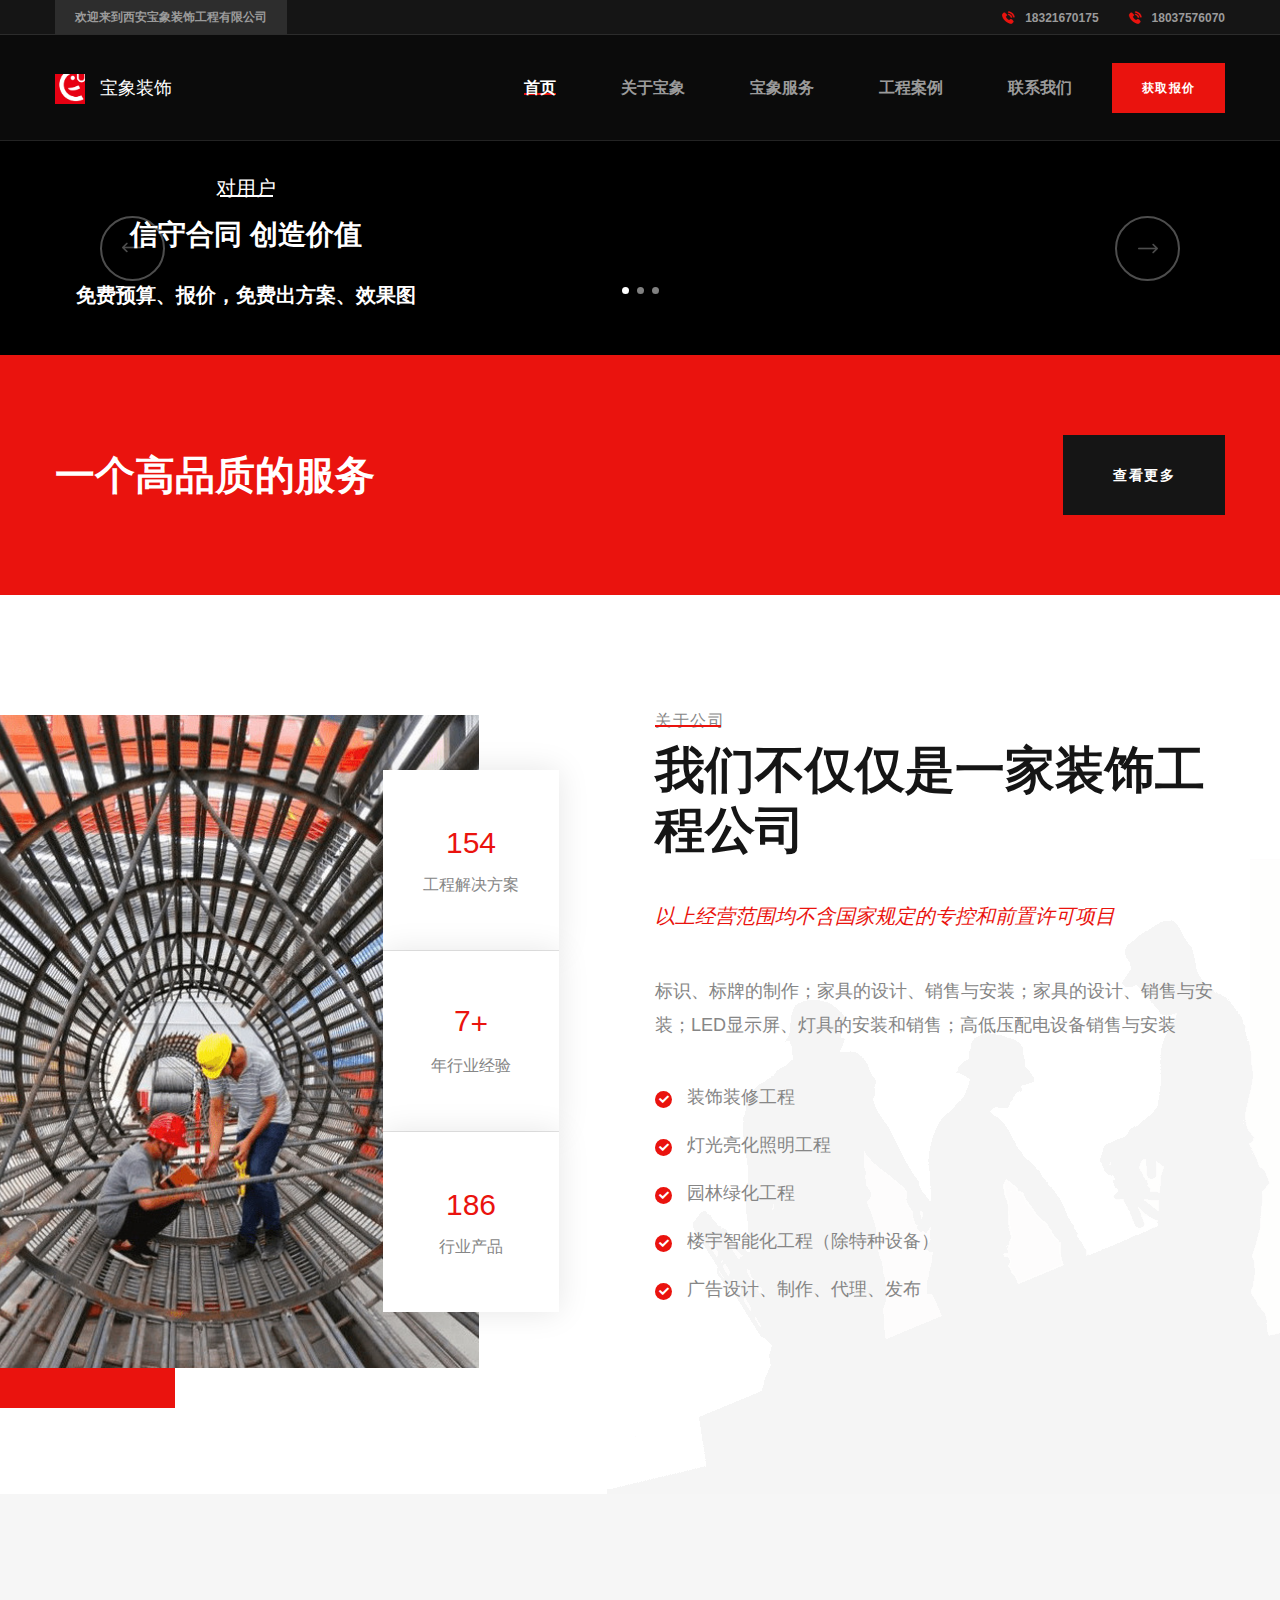
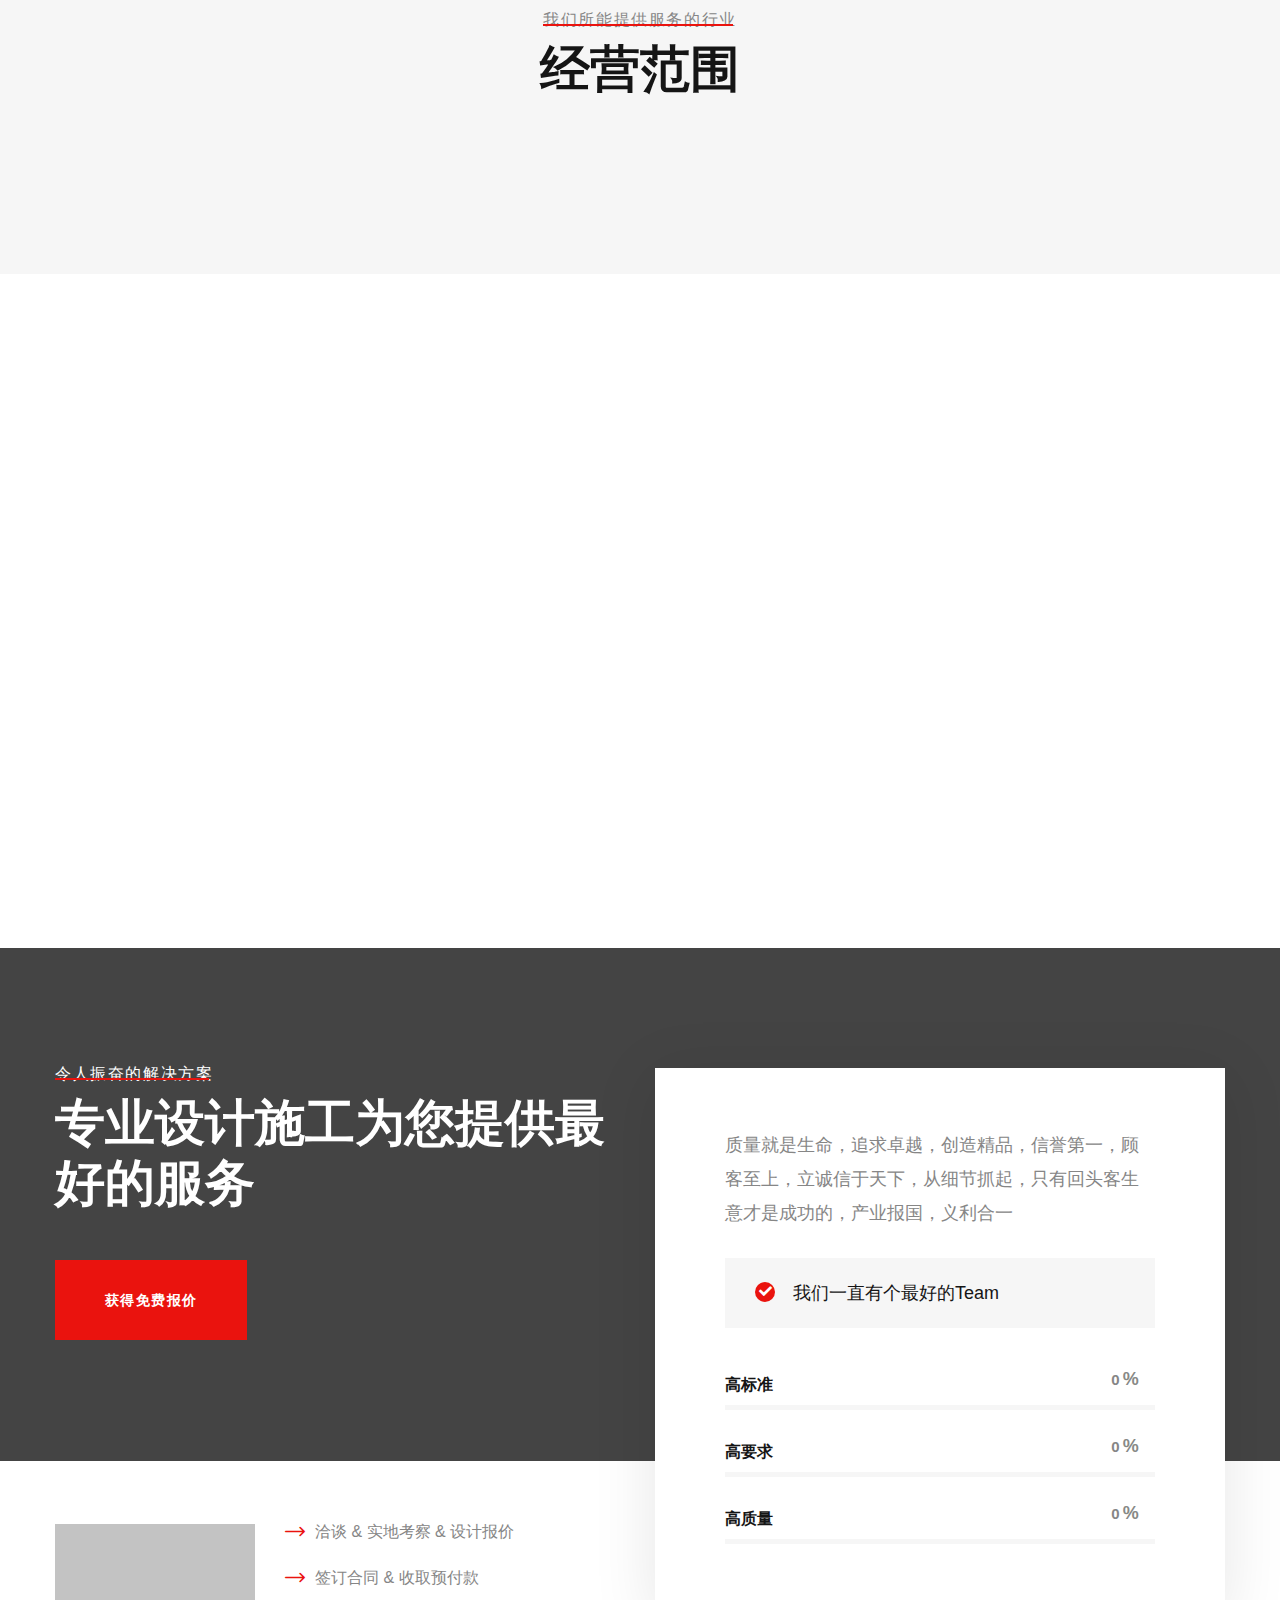
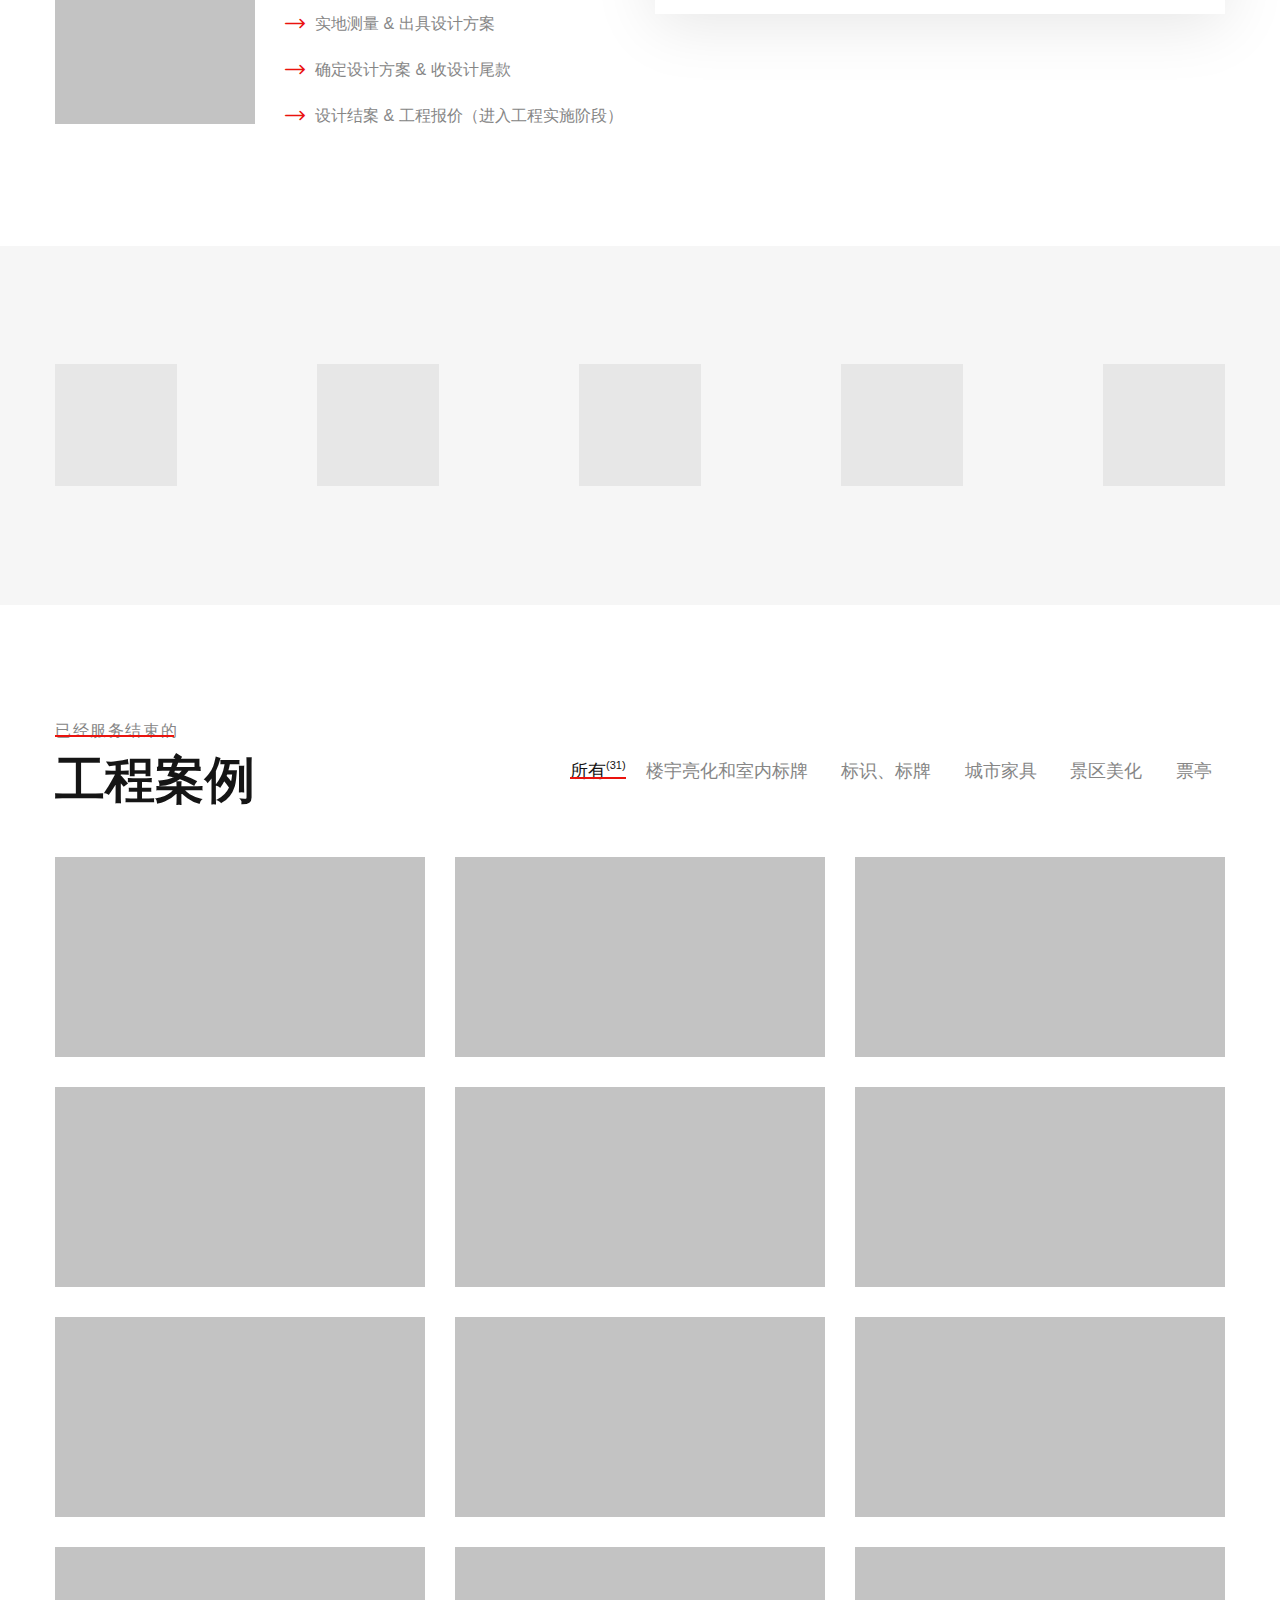
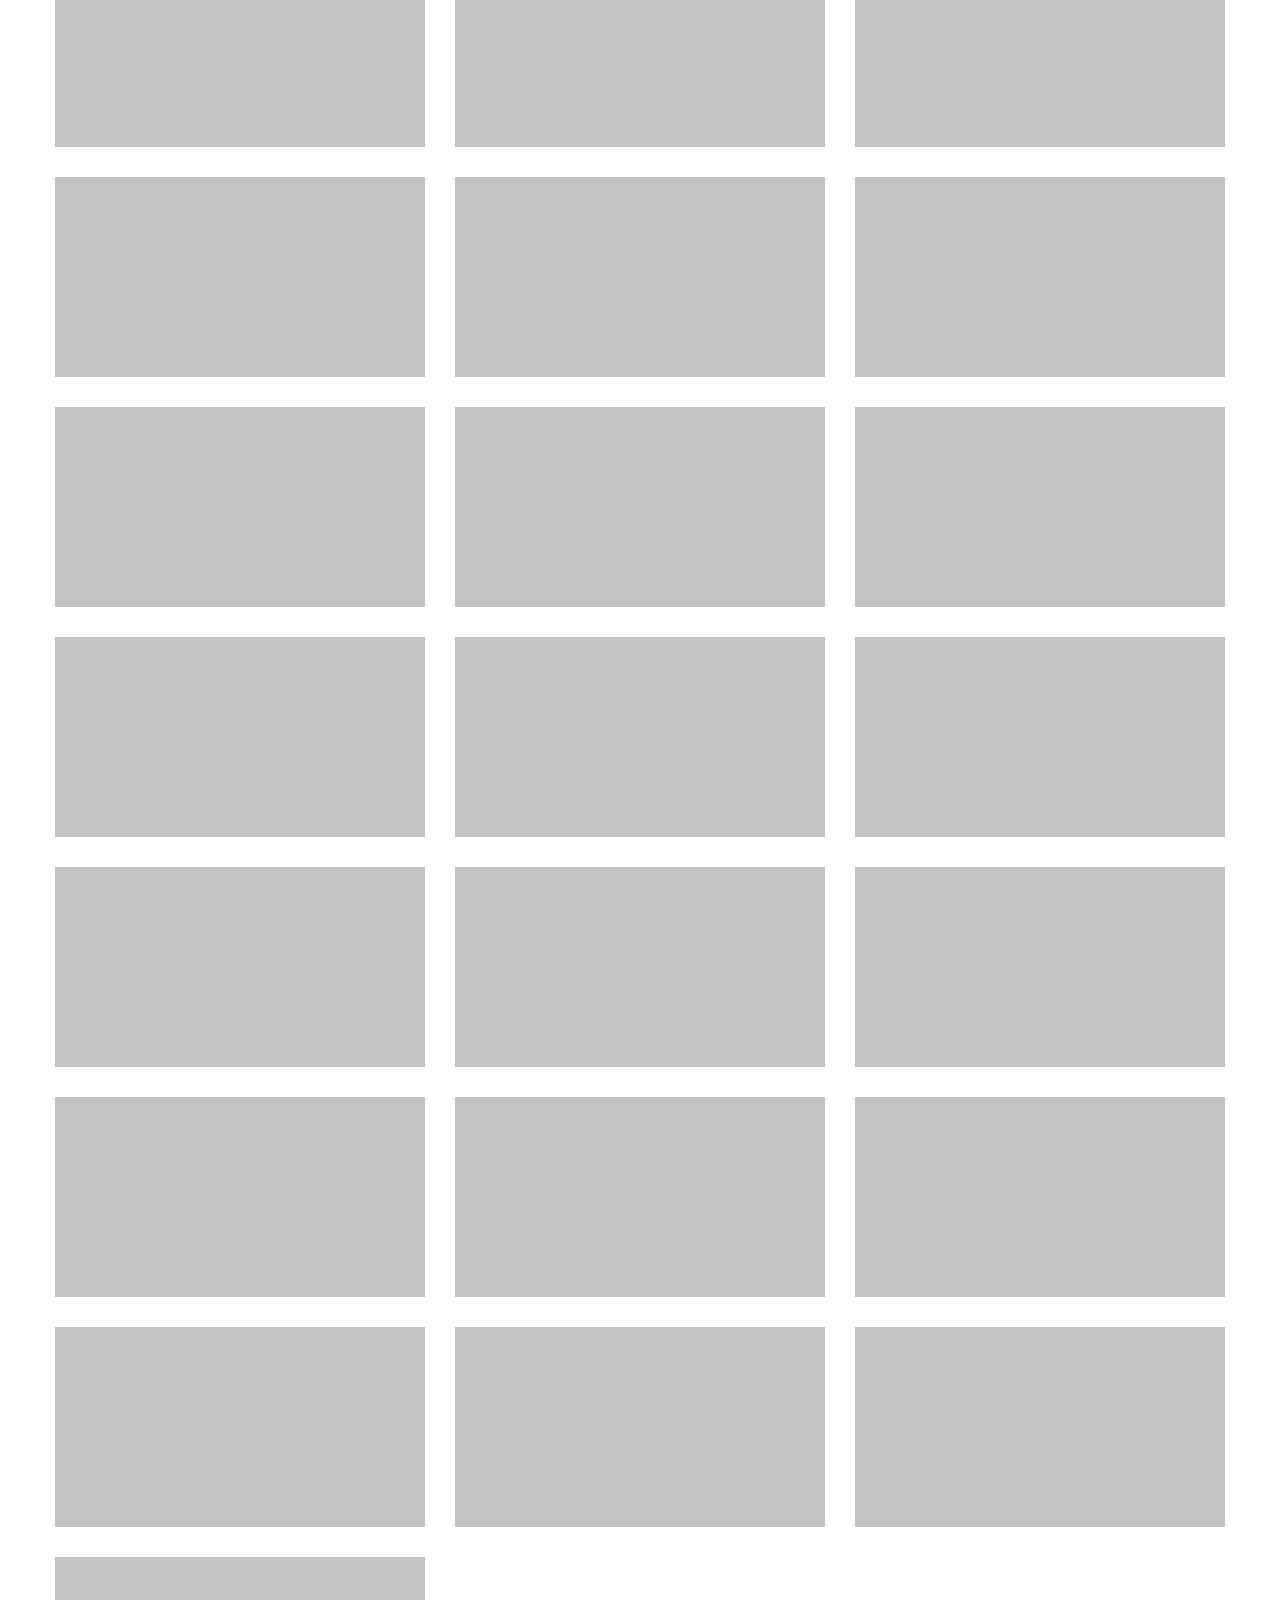
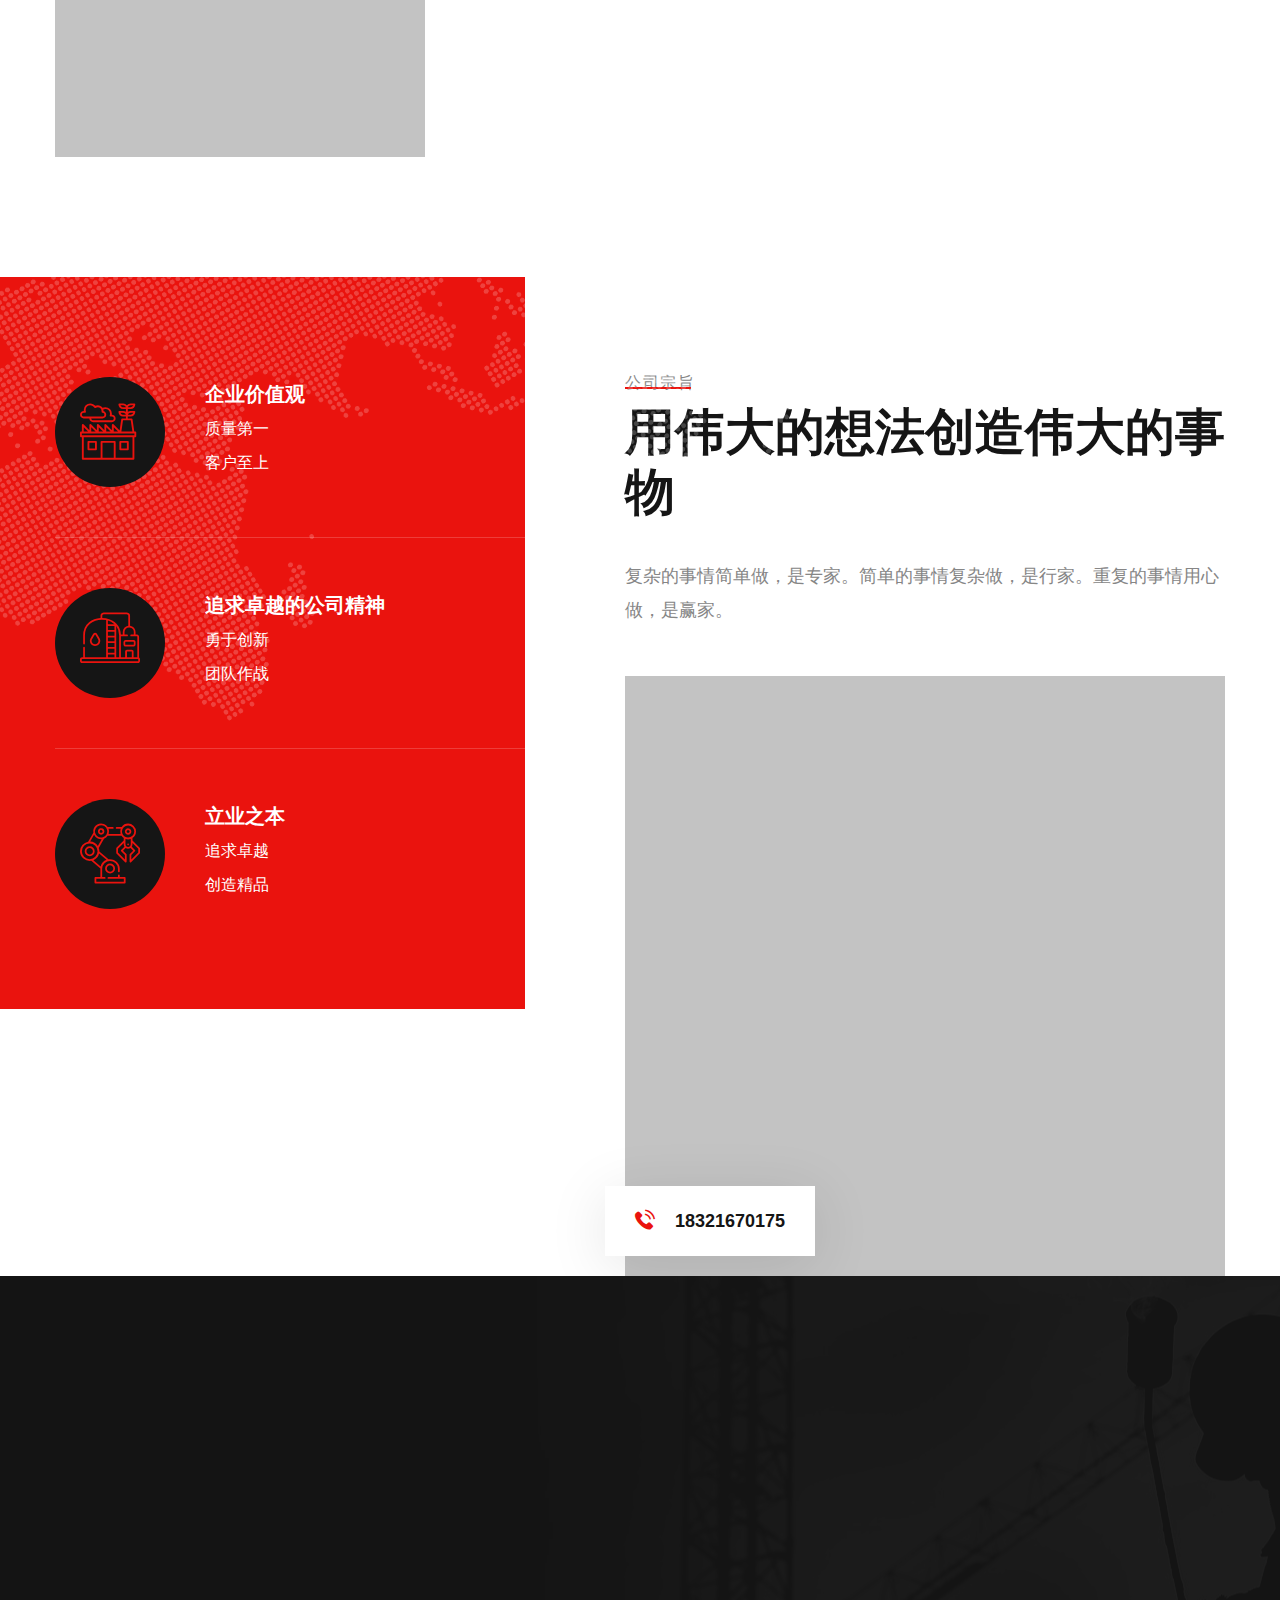
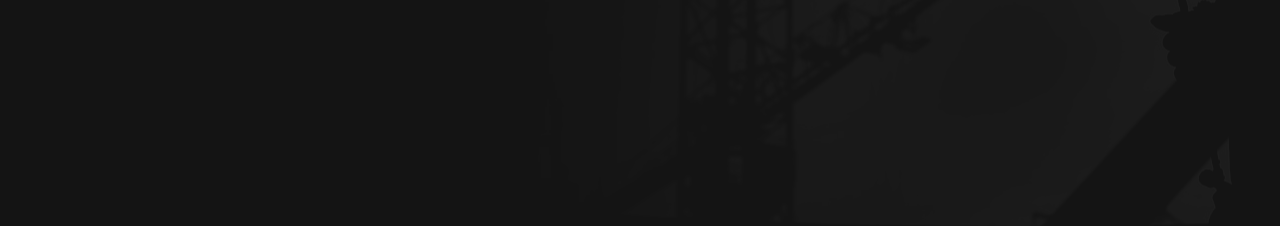
==== commit a1e30b41: "压缩" ====
--- a/index.html
+++ b/index.html
@@ -148,7 +148,7 @@
                                 <h2 style="font-size: 20px;;margin: 0;line-height: 60px">免费预算、报价，免费出方案、效果图</h2>
                             </div>
                             <div class="image-main">
-                                <img src="assets/images/main-slider/5715.png" alt=""> 
+                                <img src="assets/images/main-slider/tinified/5715.png" alt=""> 
                             </div>
                         </div>
                     </div>
@@ -160,7 +160,7 @@
                                 <h2 style="font-size: 20px;;margin: 0;line-height: 60px">代加工、代施工；标书制作，项目托管</h2>
                             </div>
                             <div class="image-main">
-                                <img src="assets/images/main-slider/5716.png" alt=""> 
+                                <img src="assets/images/main-slider/tinified/5716.png" alt=""> 
                             </div>
                         </div>
                     </div>
@@ -172,7 +172,7 @@
                                 <h2 style="font-size: 20px;;margin: 0;line-height: 60px">3000多平米专业厂房，设计 制作 安装 一站式服务</h2>
                             </div>
                             <div class="image-main">
-                                <img src="assets/images/main-slider/5717.png" alt=""> 
+                                <img src="assets/images/main-slider/tinified/5717.png" alt=""> 
                             </div>
                         </div>
                     </div>
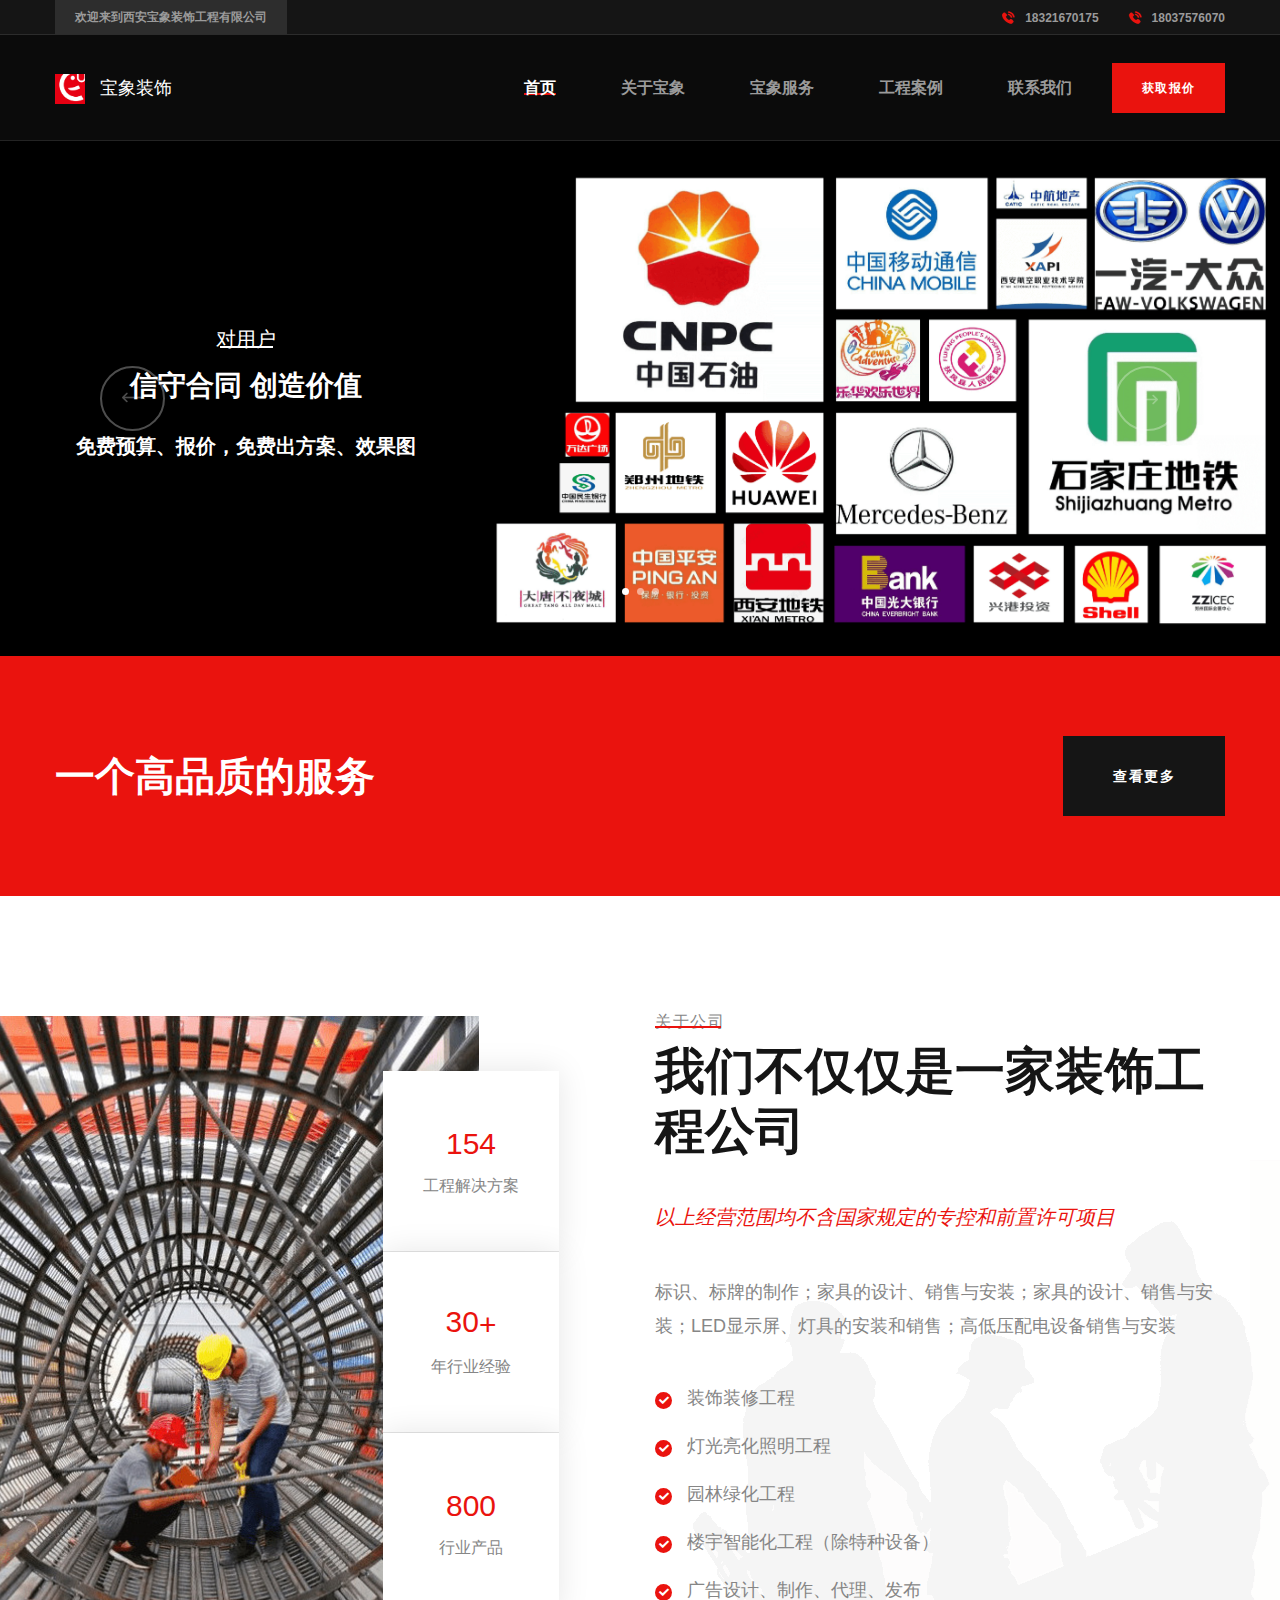
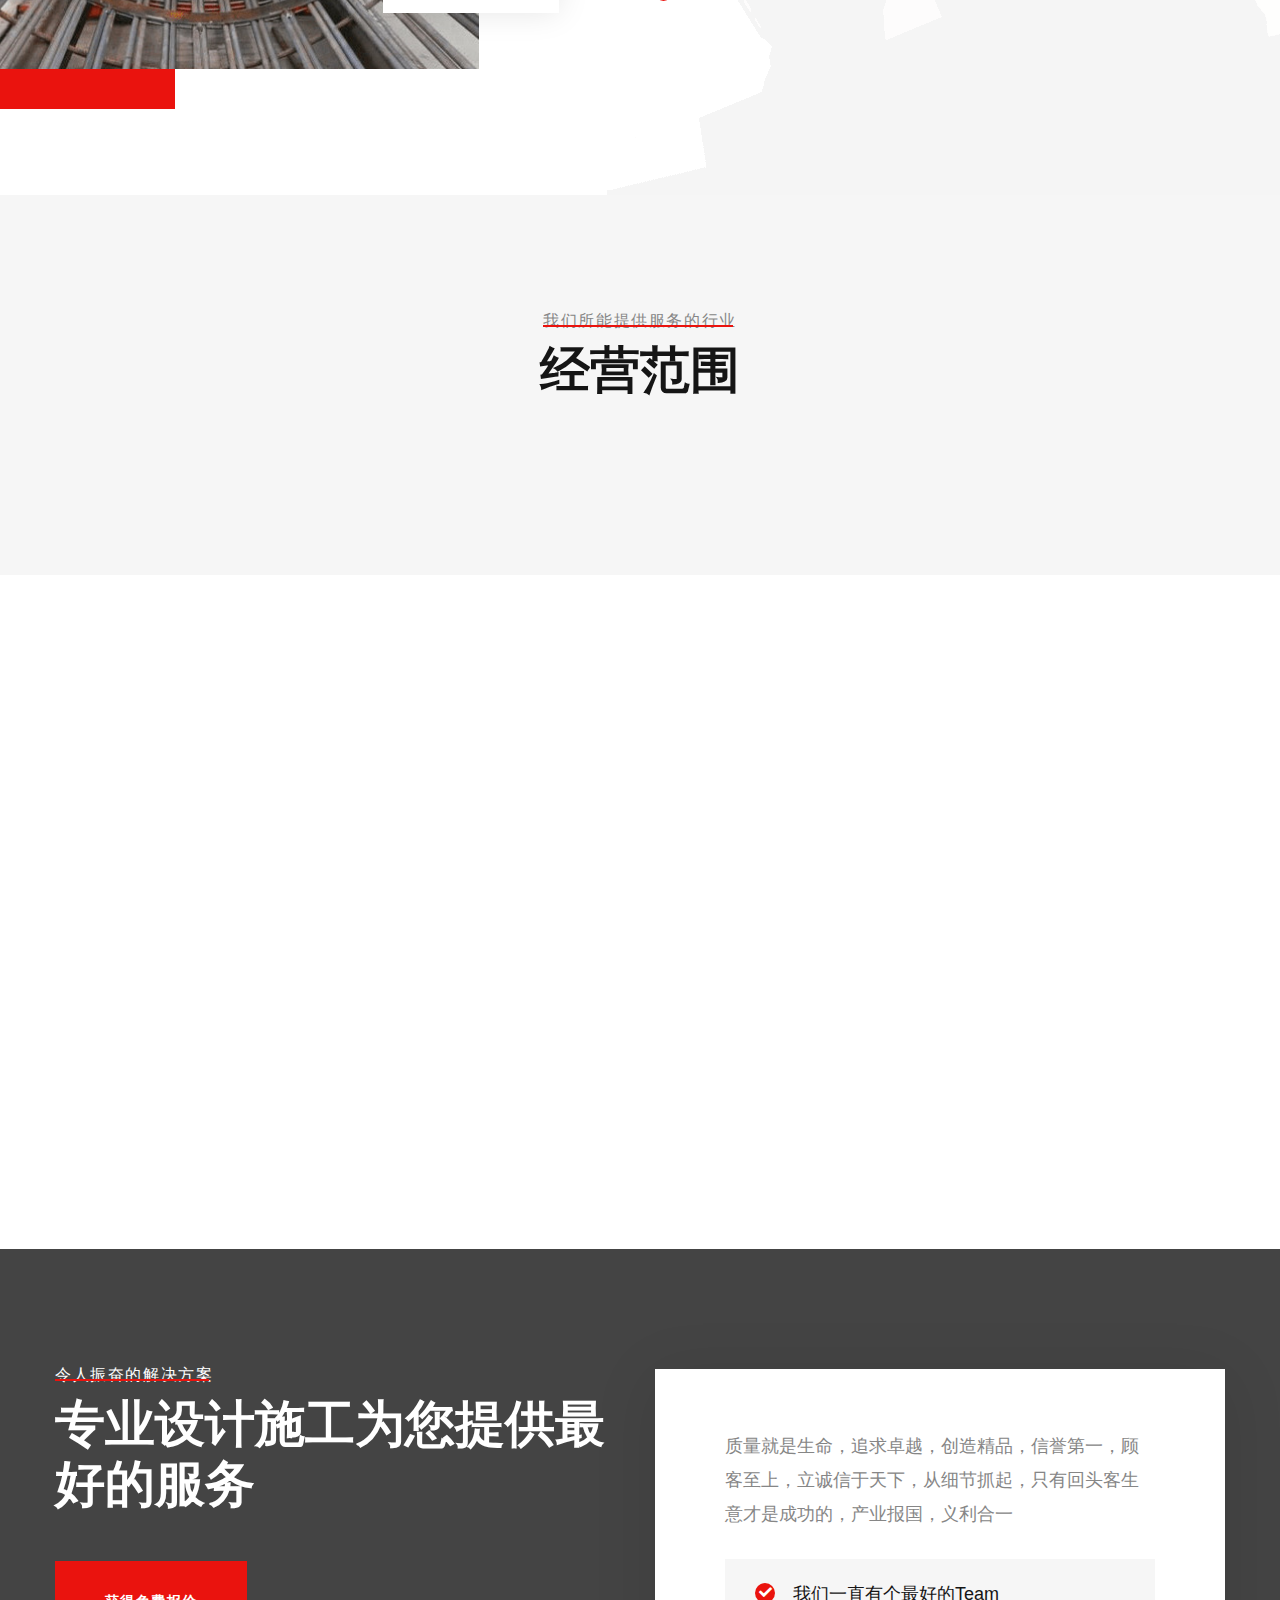
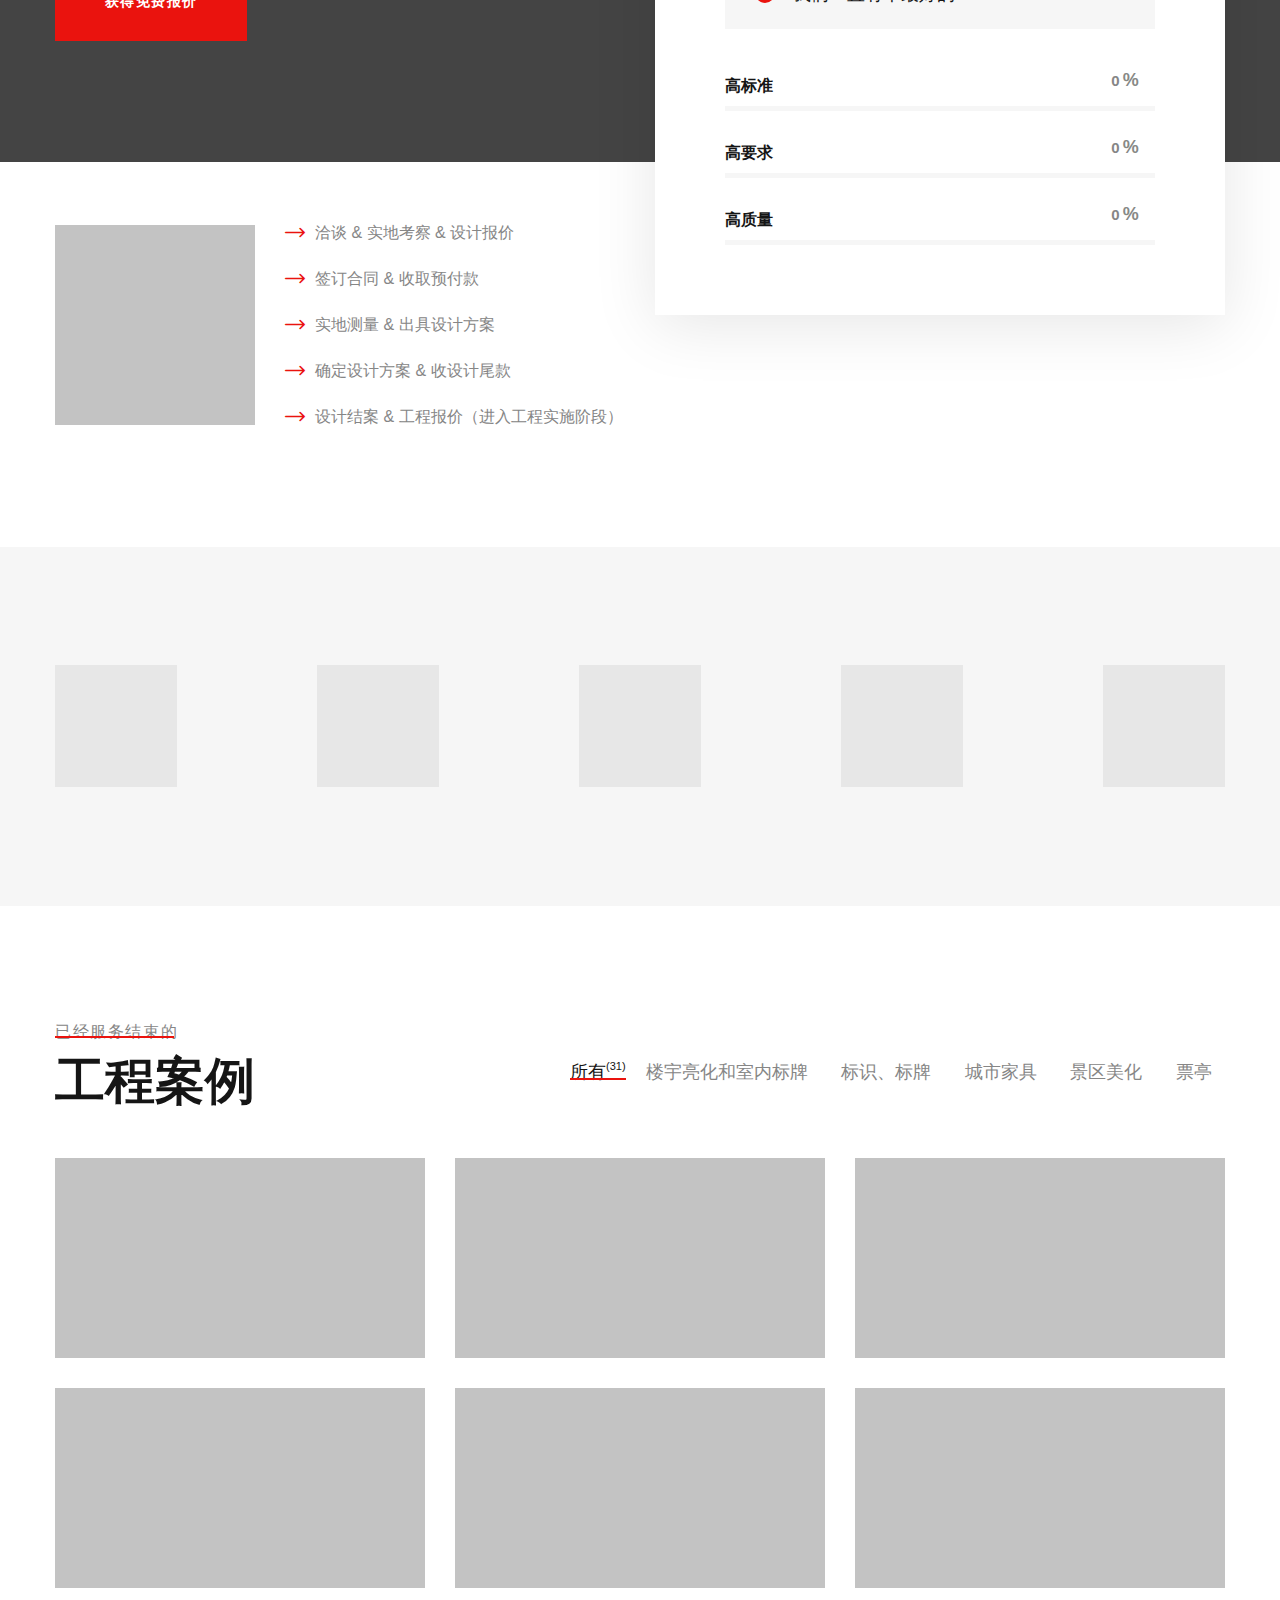
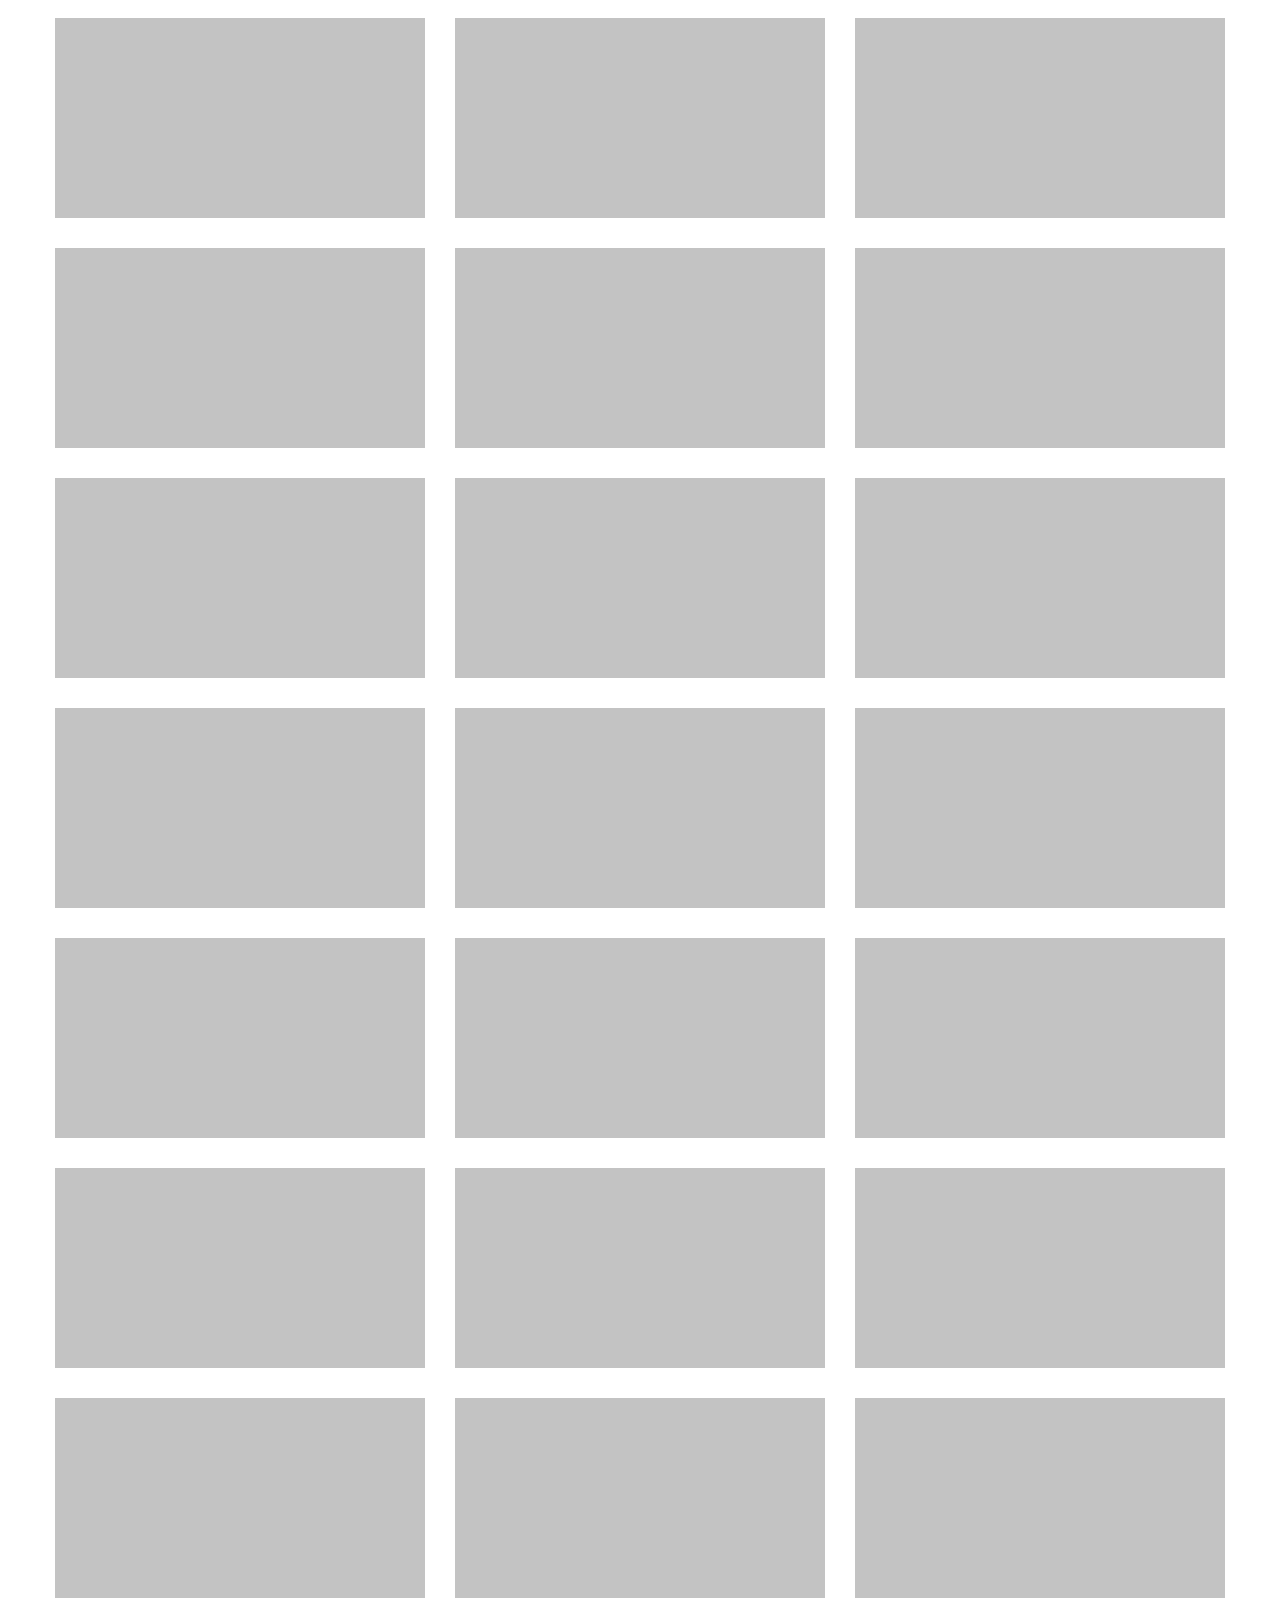
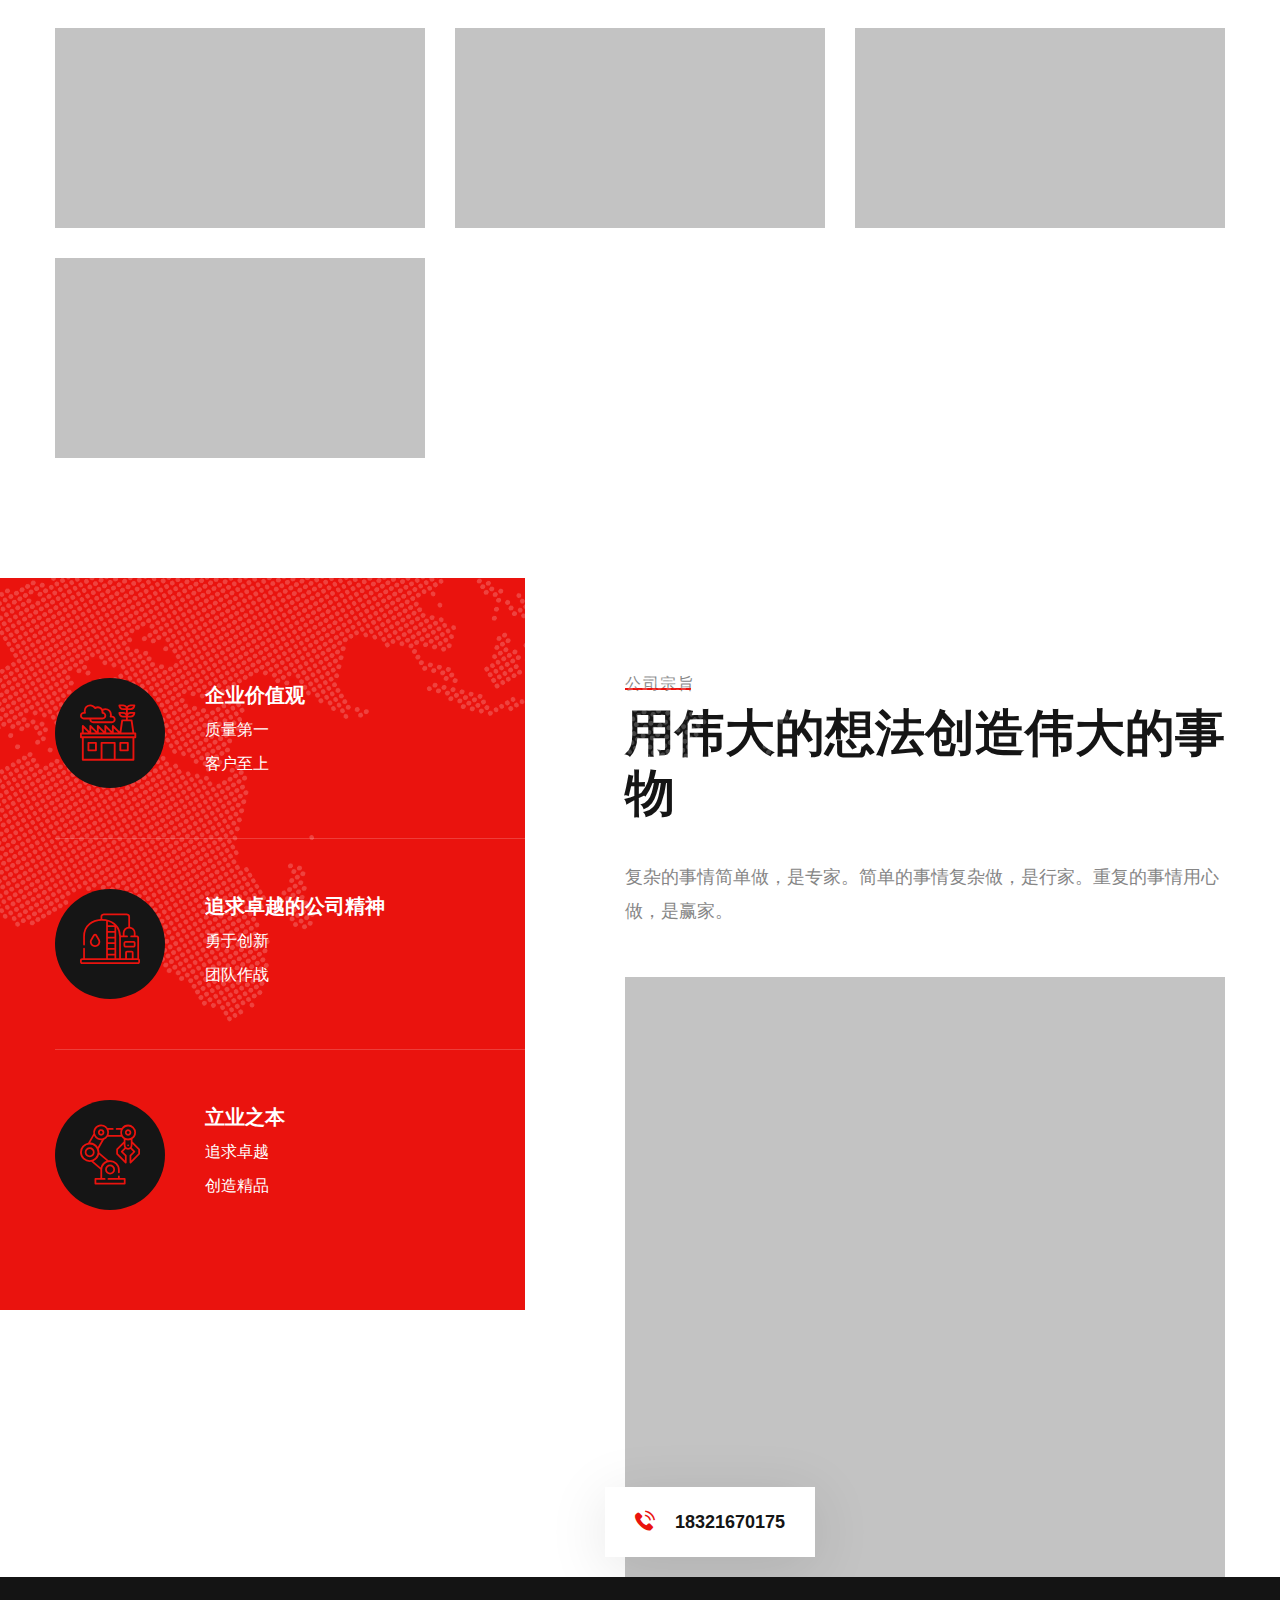
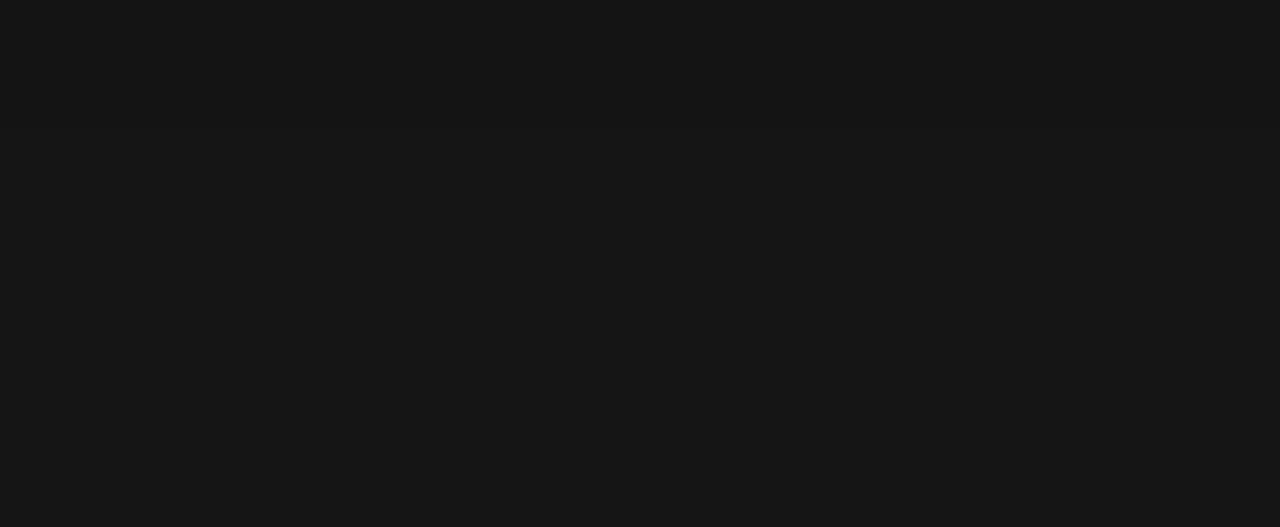
==== commit abbc8ae9: "精简" ====
--- a/index.html
+++ b/index.html
@@ -148,7 +148,7 @@
                                 <h2 style="font-size: 20px;;margin: 0;line-height: 60px">免费预算、报价，免费出方案、效果图</h2>
                             </div>
                             <div class="image-main">
-                                <img src="assets/images/main-slider/tinified/5715.png" alt=""> 
+                                <img src="assets/images/main-slider/5715.png" alt=""> 
                             </div>
                         </div>
                     </div>
@@ -160,7 +160,7 @@
                                 <h2 style="font-size: 20px;;margin: 0;line-height: 60px">代加工、代施工；标书制作，项目托管</h2>
                             </div>
                             <div class="image-main">
-                                <img src="assets/images/main-slider/tinified/5716.png" alt=""> 
+                                <img src="assets/images/main-slider/5716.png" alt=""> 
                             </div>
                         </div>
                     </div>
@@ -172,7 +172,7 @@
                                 <h2 style="font-size: 20px;;margin: 0;line-height: 60px">3000多平米专业厂房，设计 制作 安装 一站式服务</h2>
                             </div>
                             <div class="image-main">
-                                <img src="assets/images/main-slider/tinified/5717.png" alt=""> 
+                                <img src="assets/images/main-slider/5717.png" alt=""> 
                             </div>
                         </div>
                     </div>
